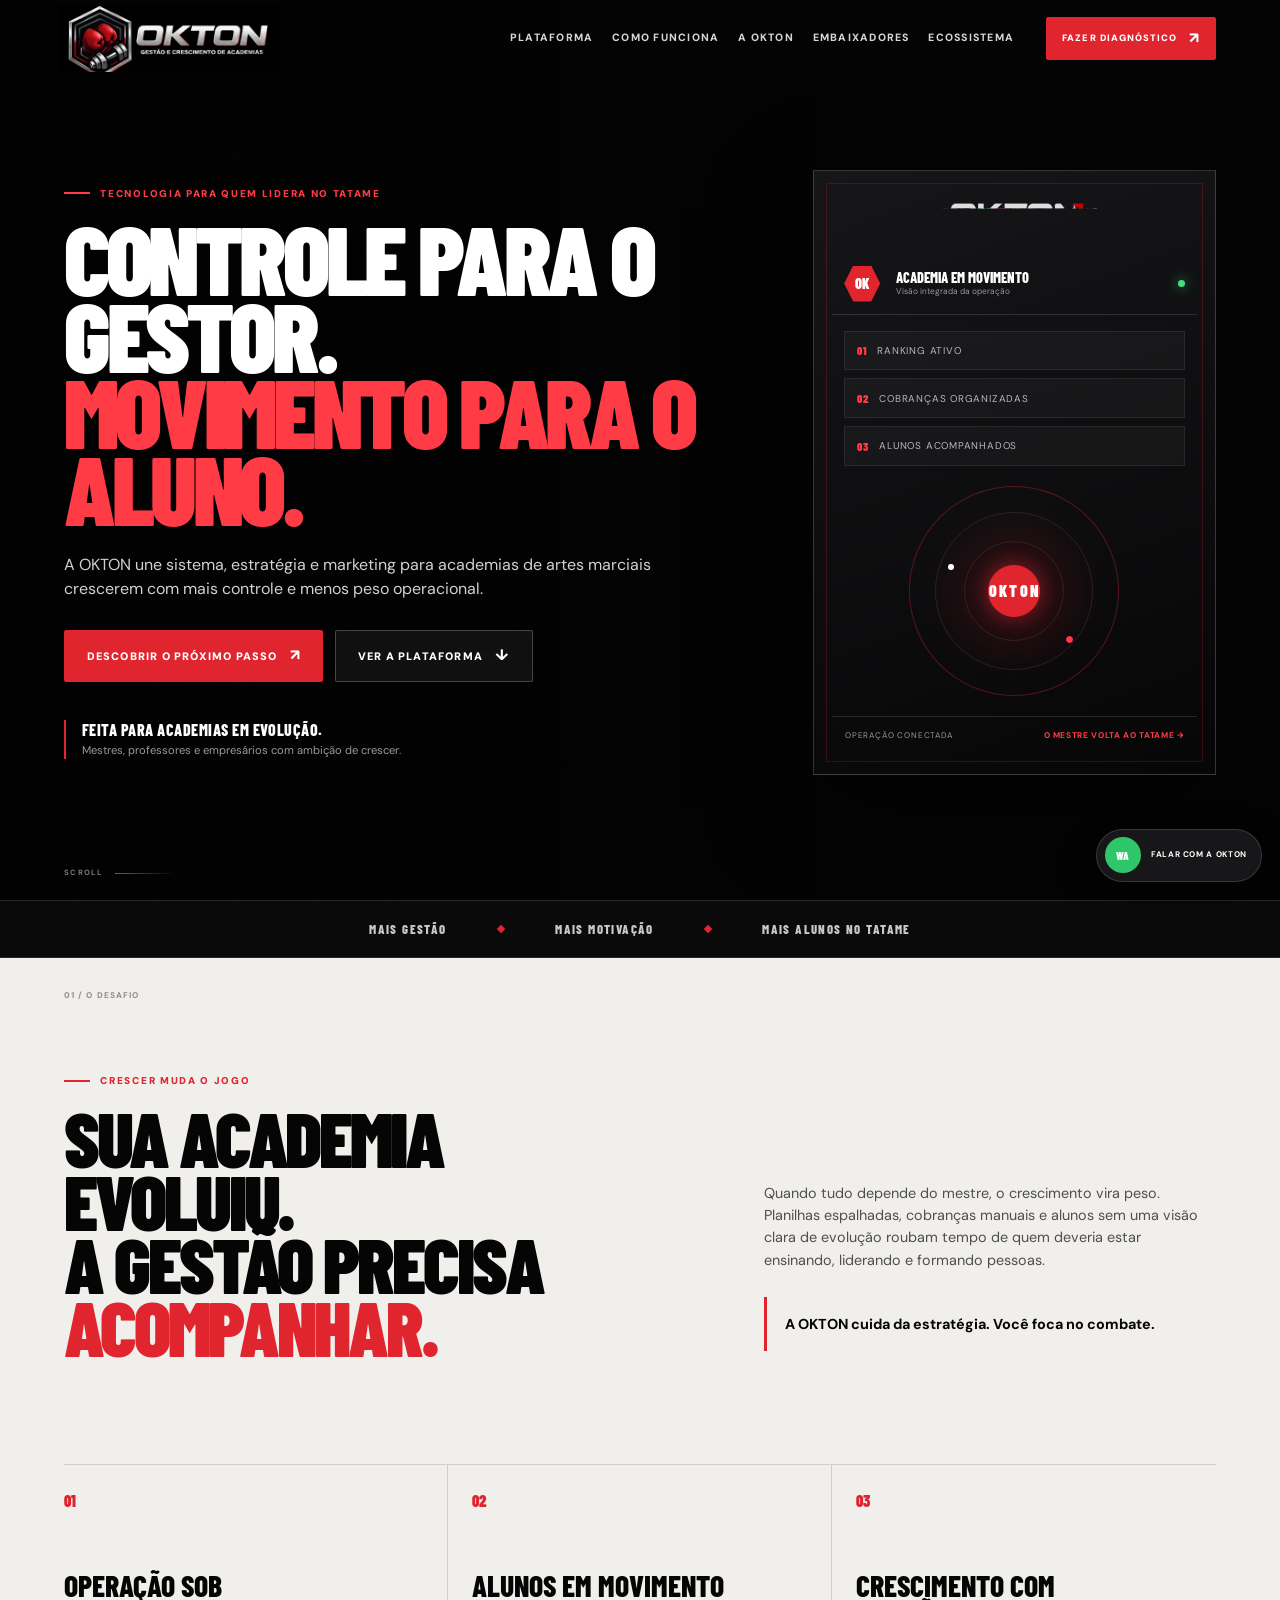
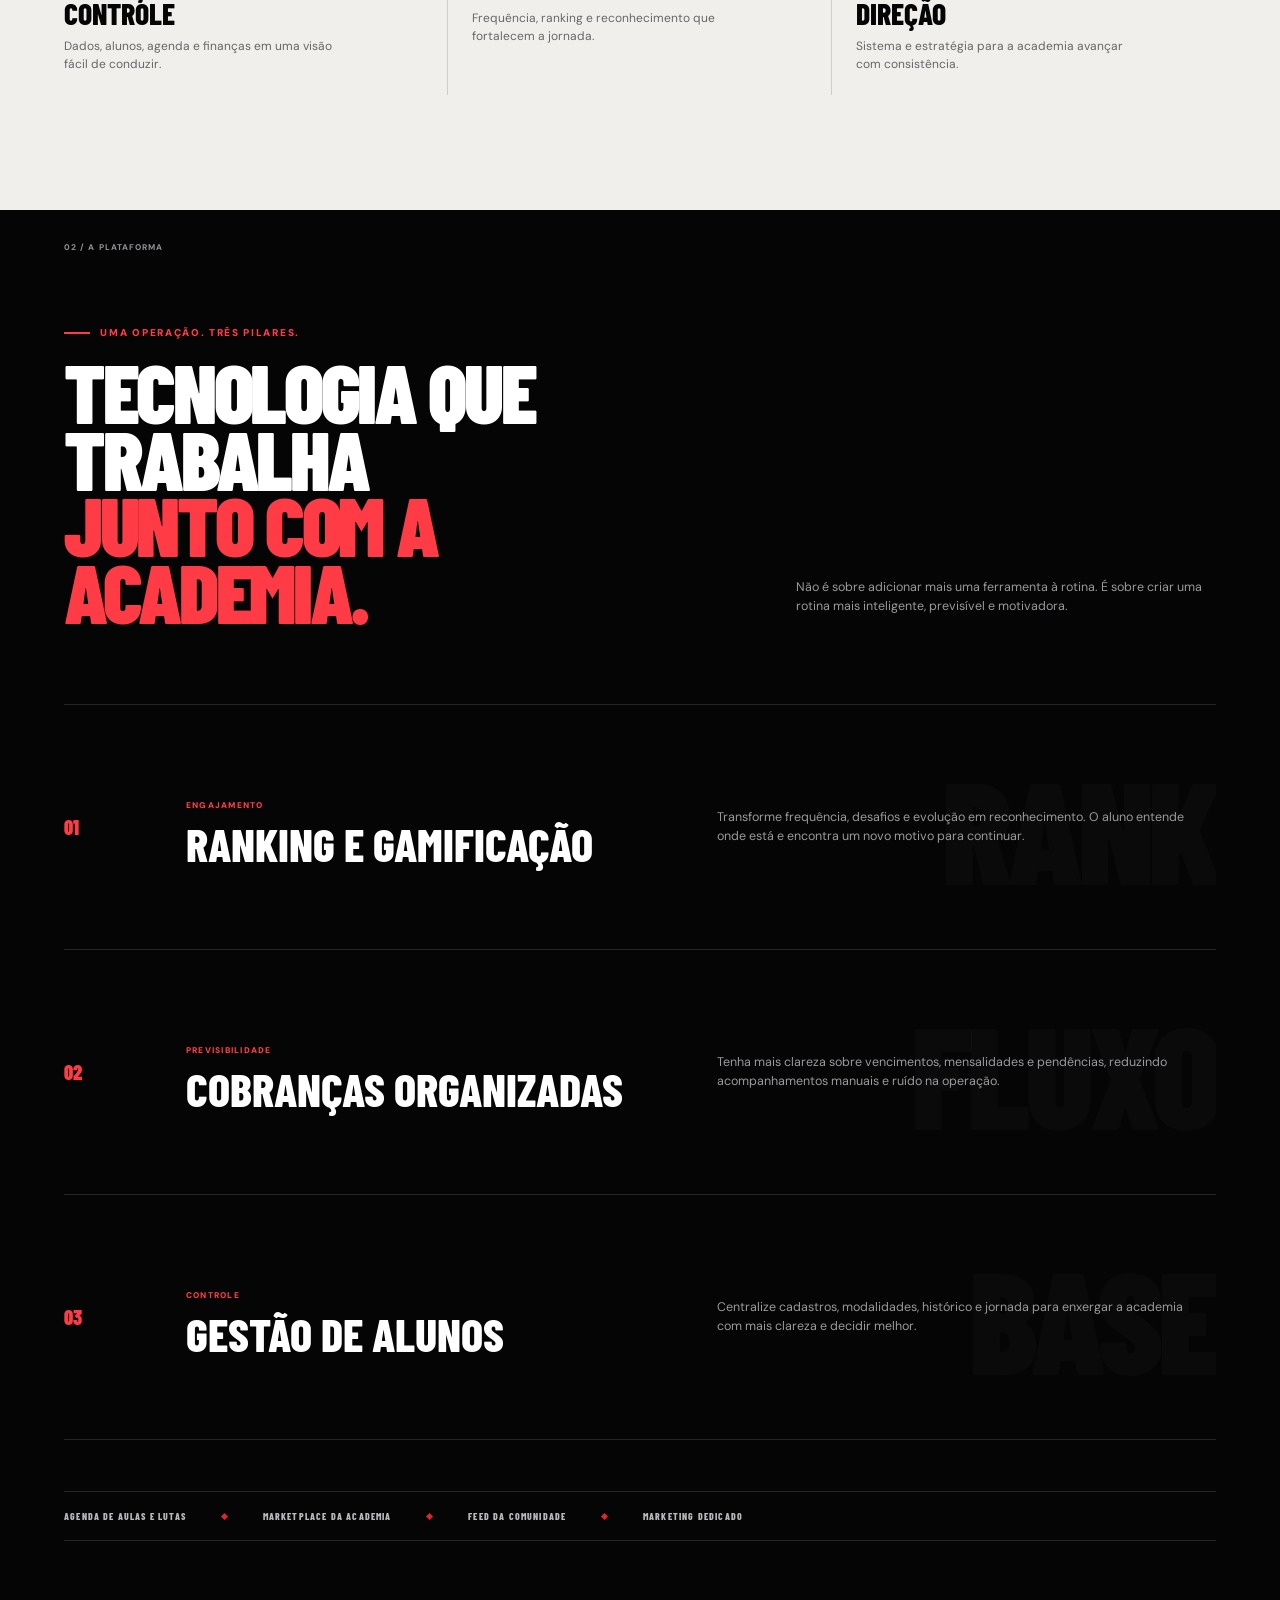
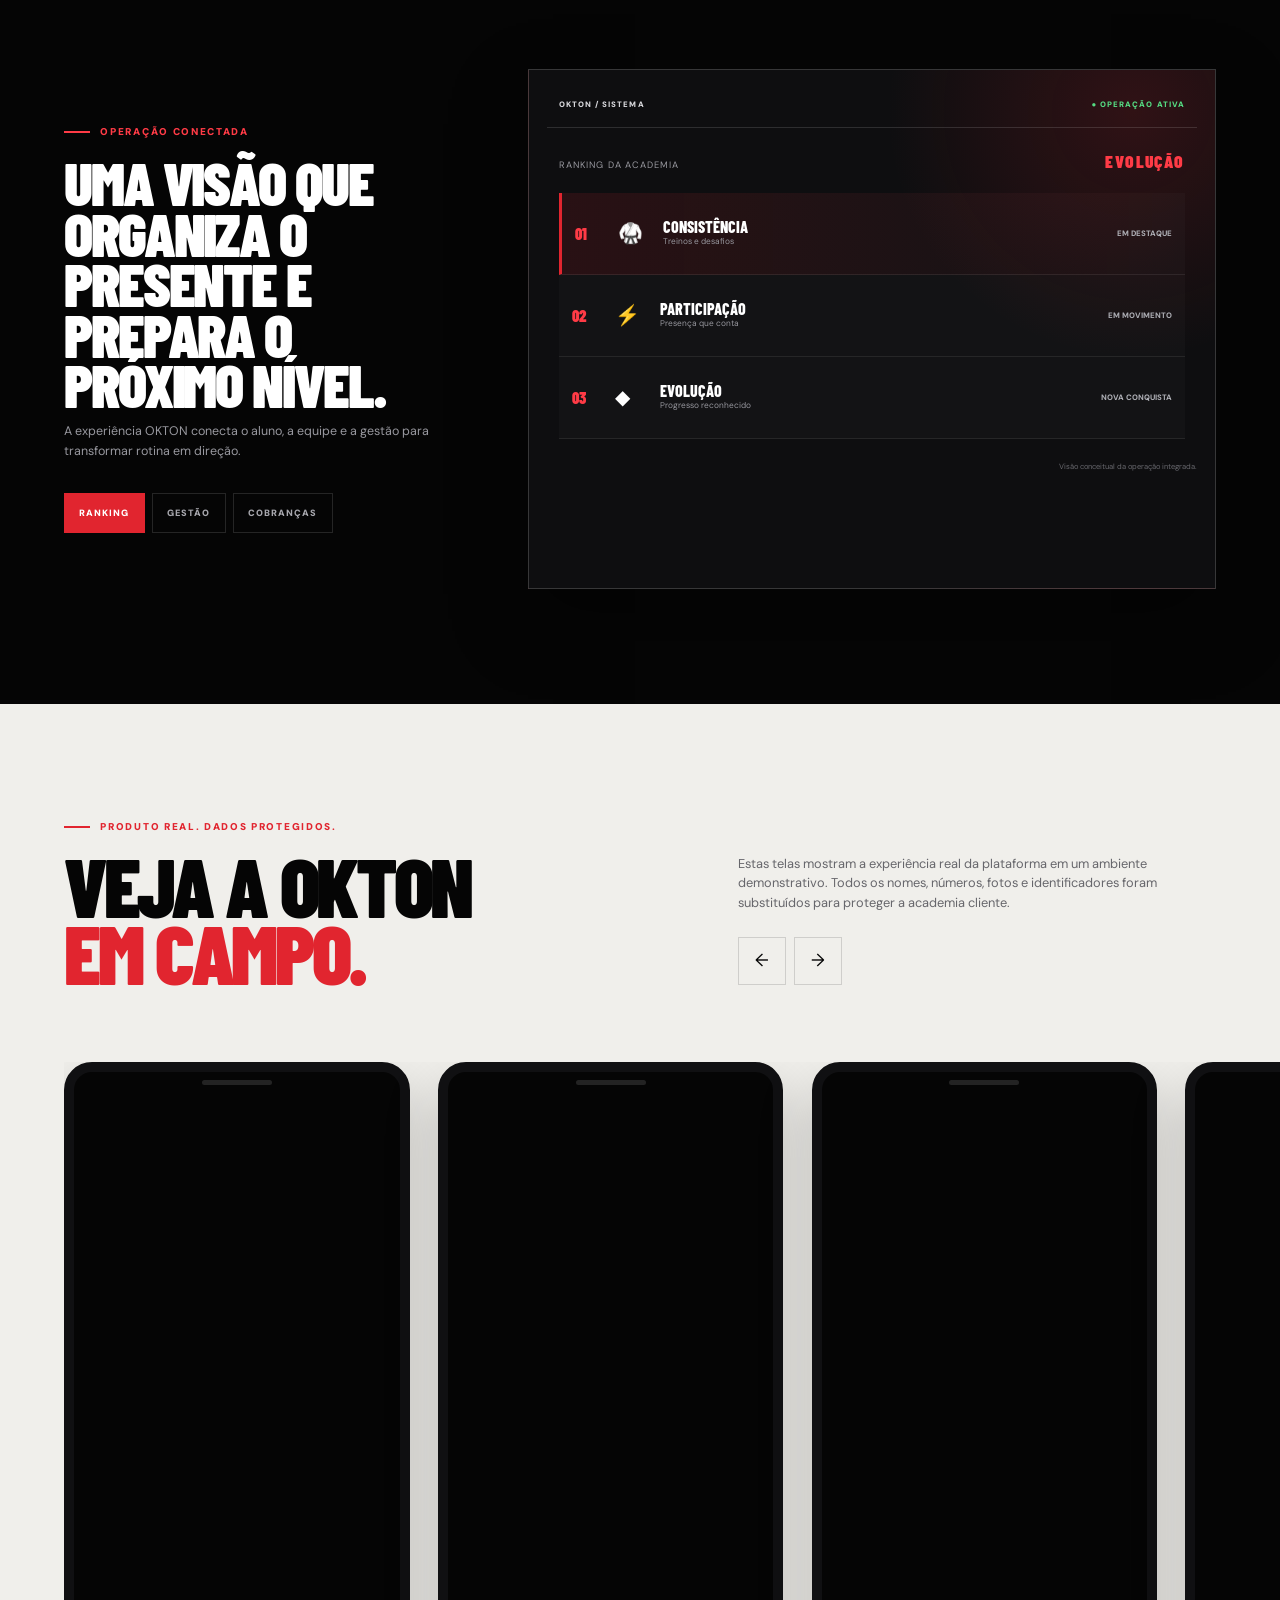
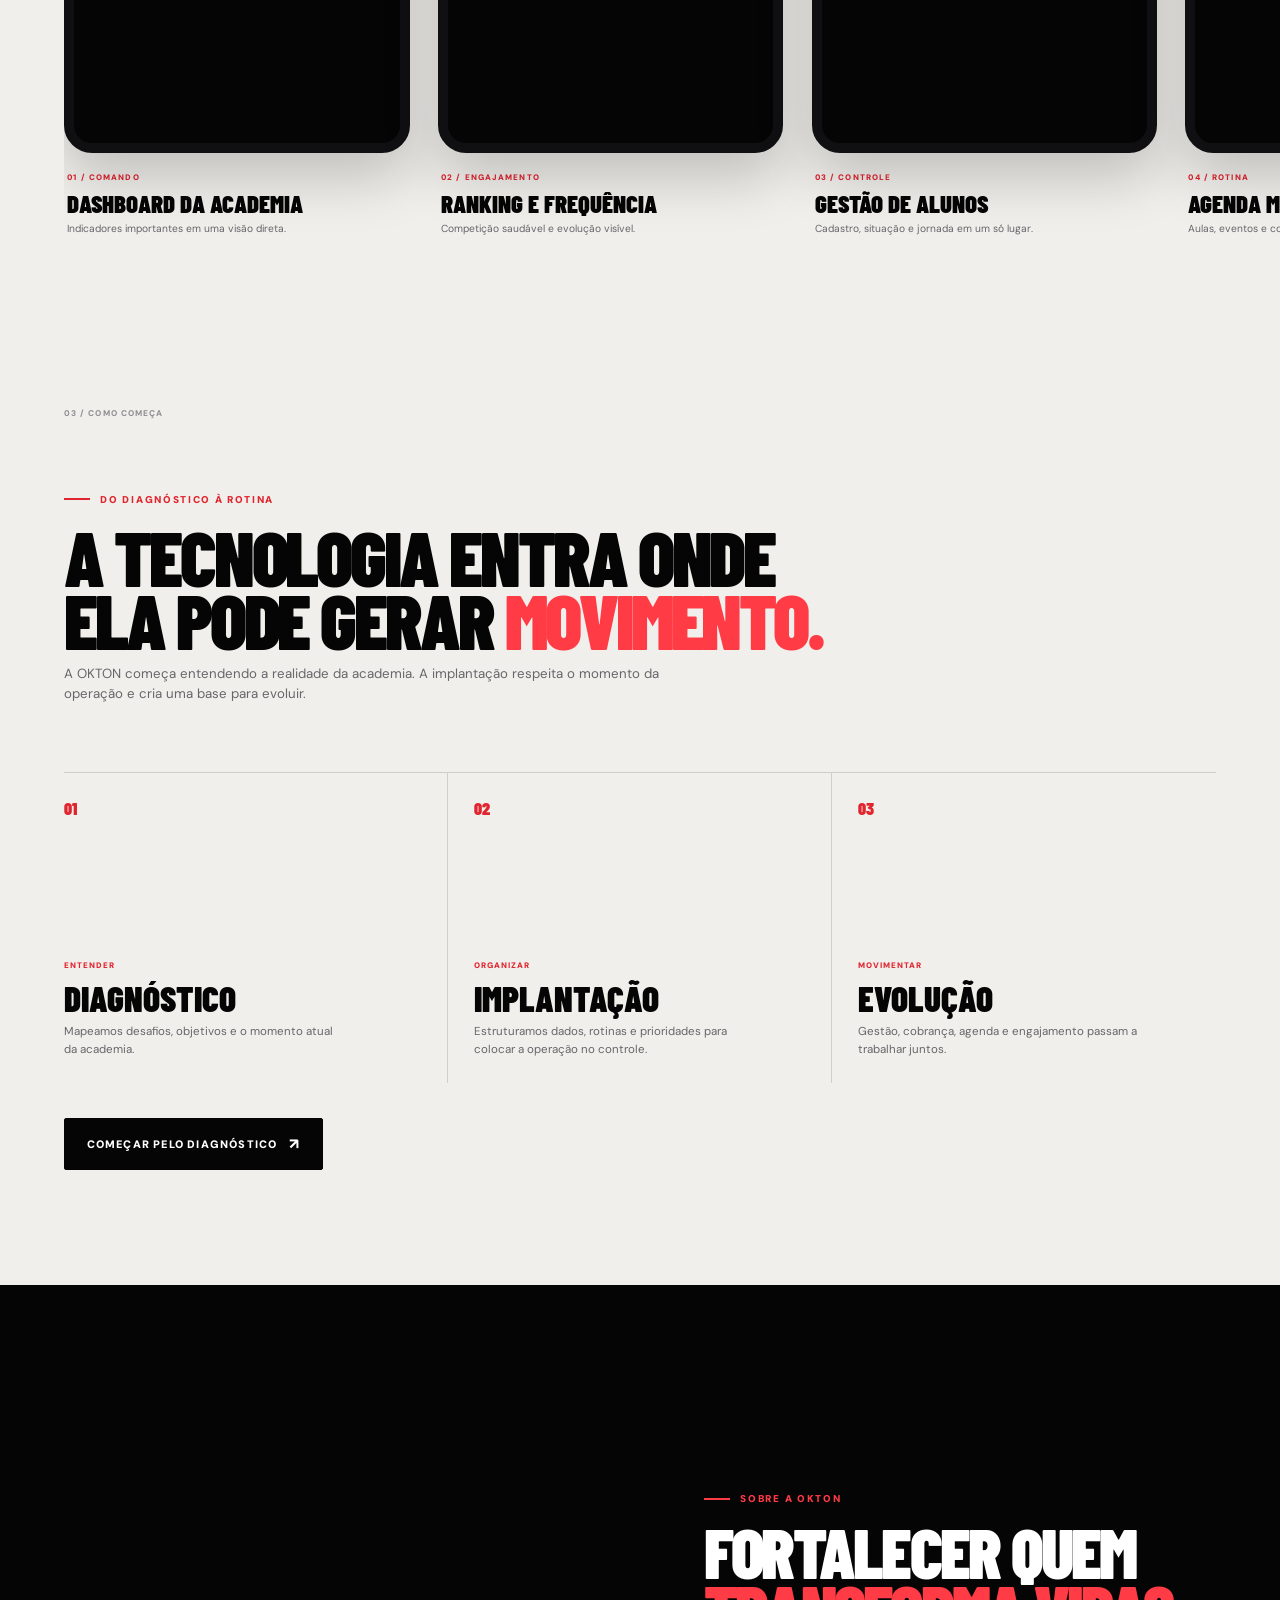
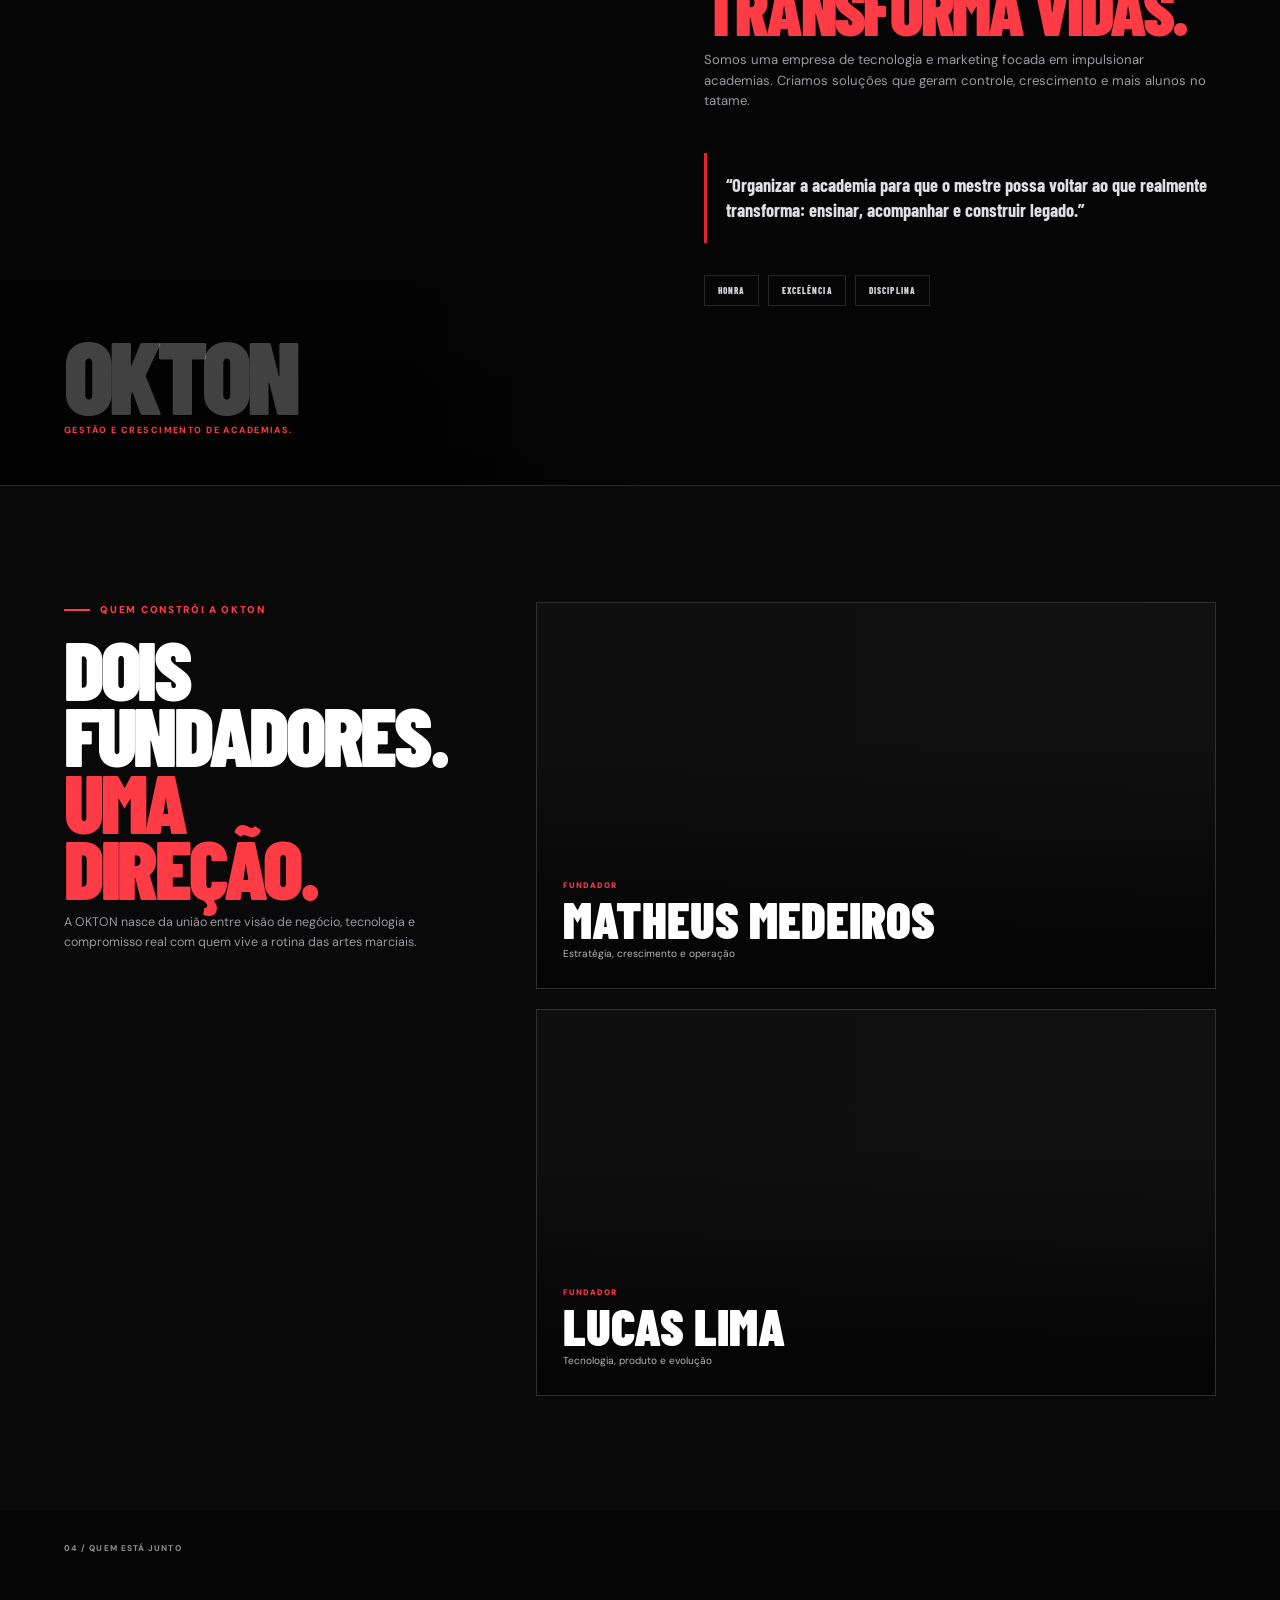
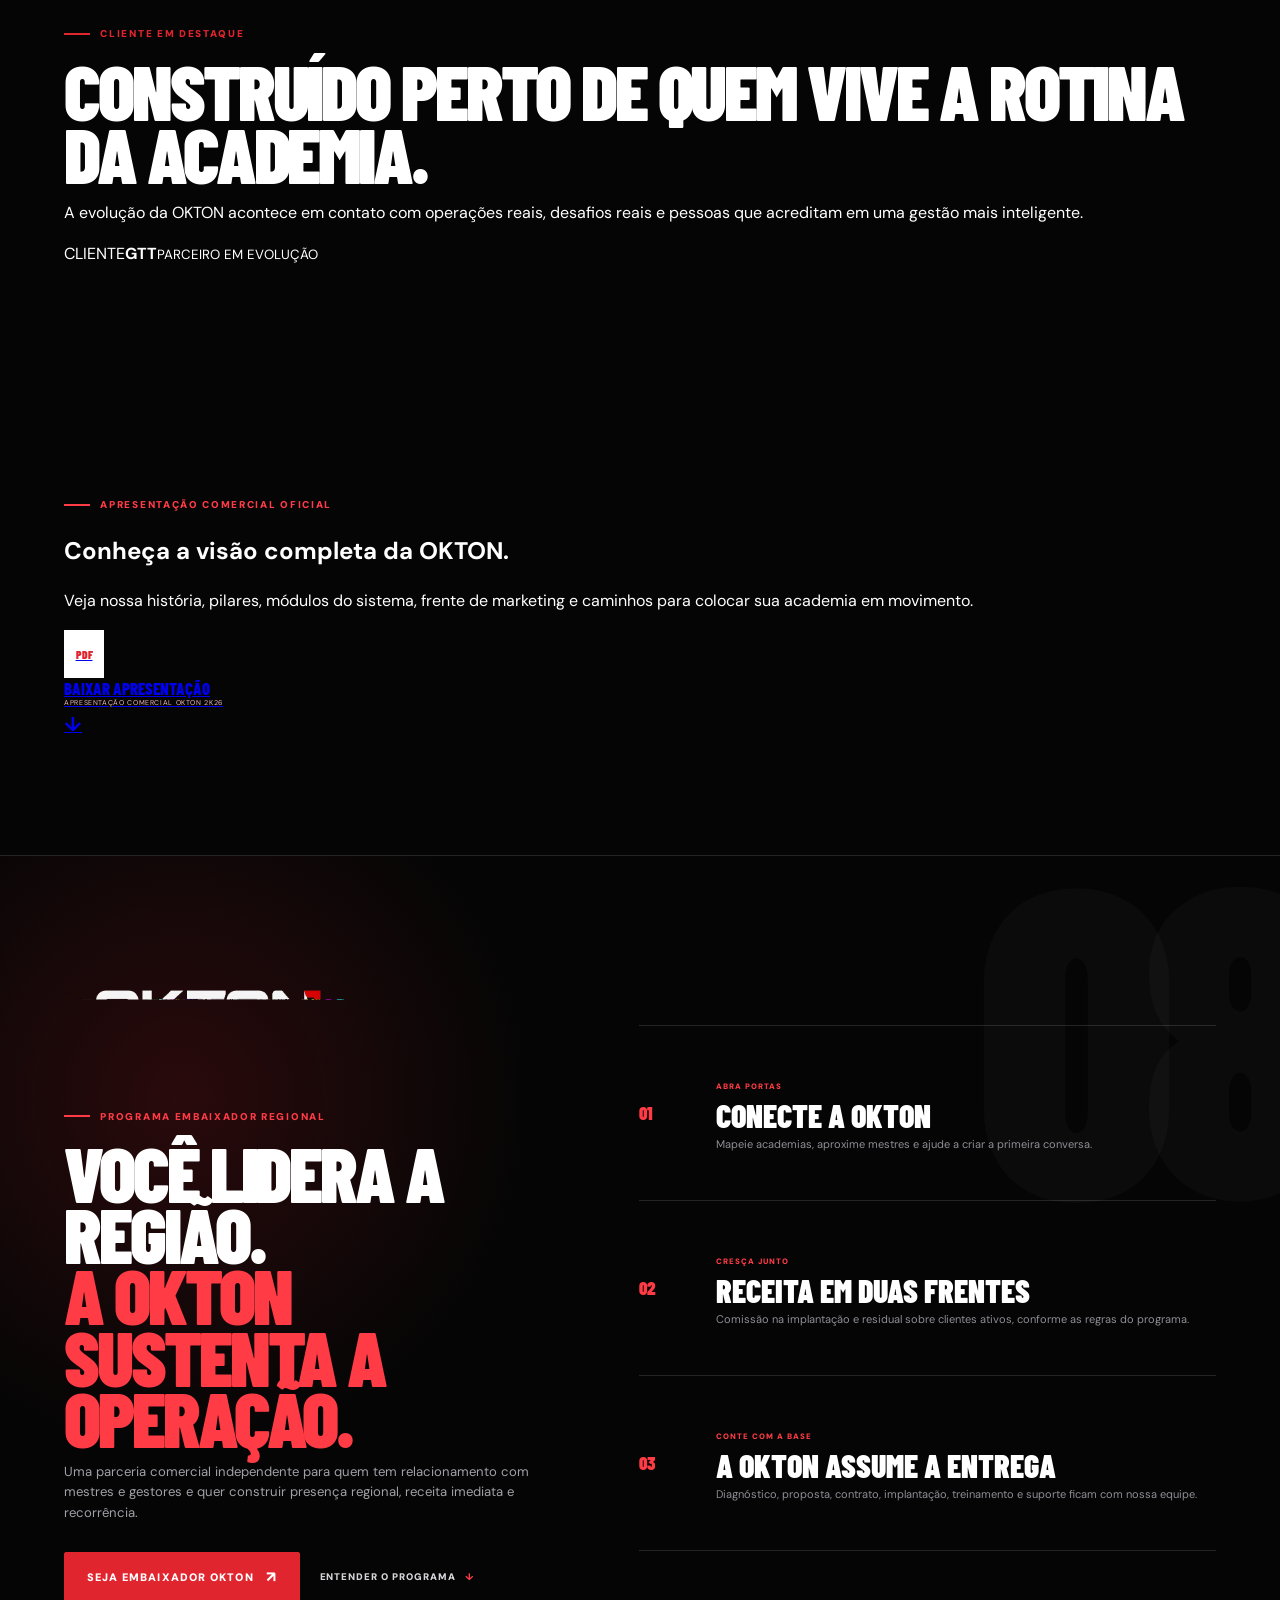
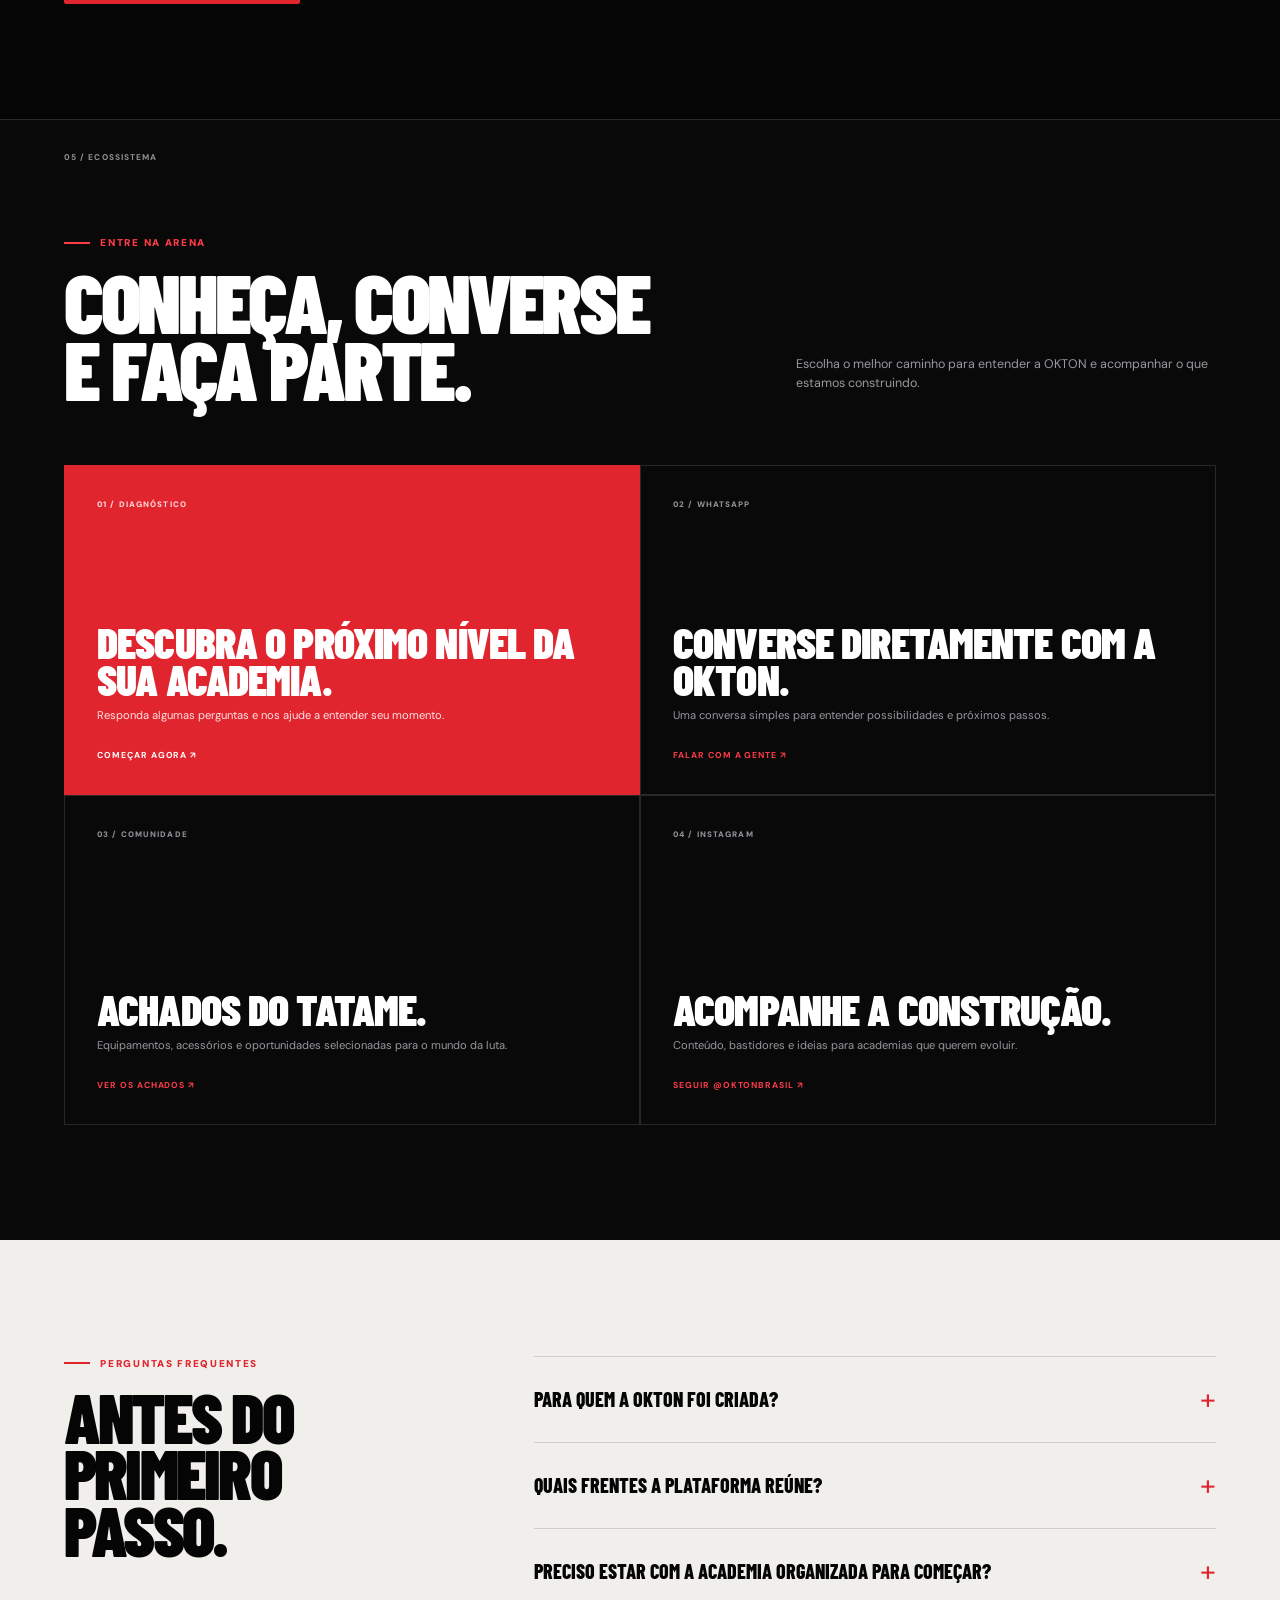
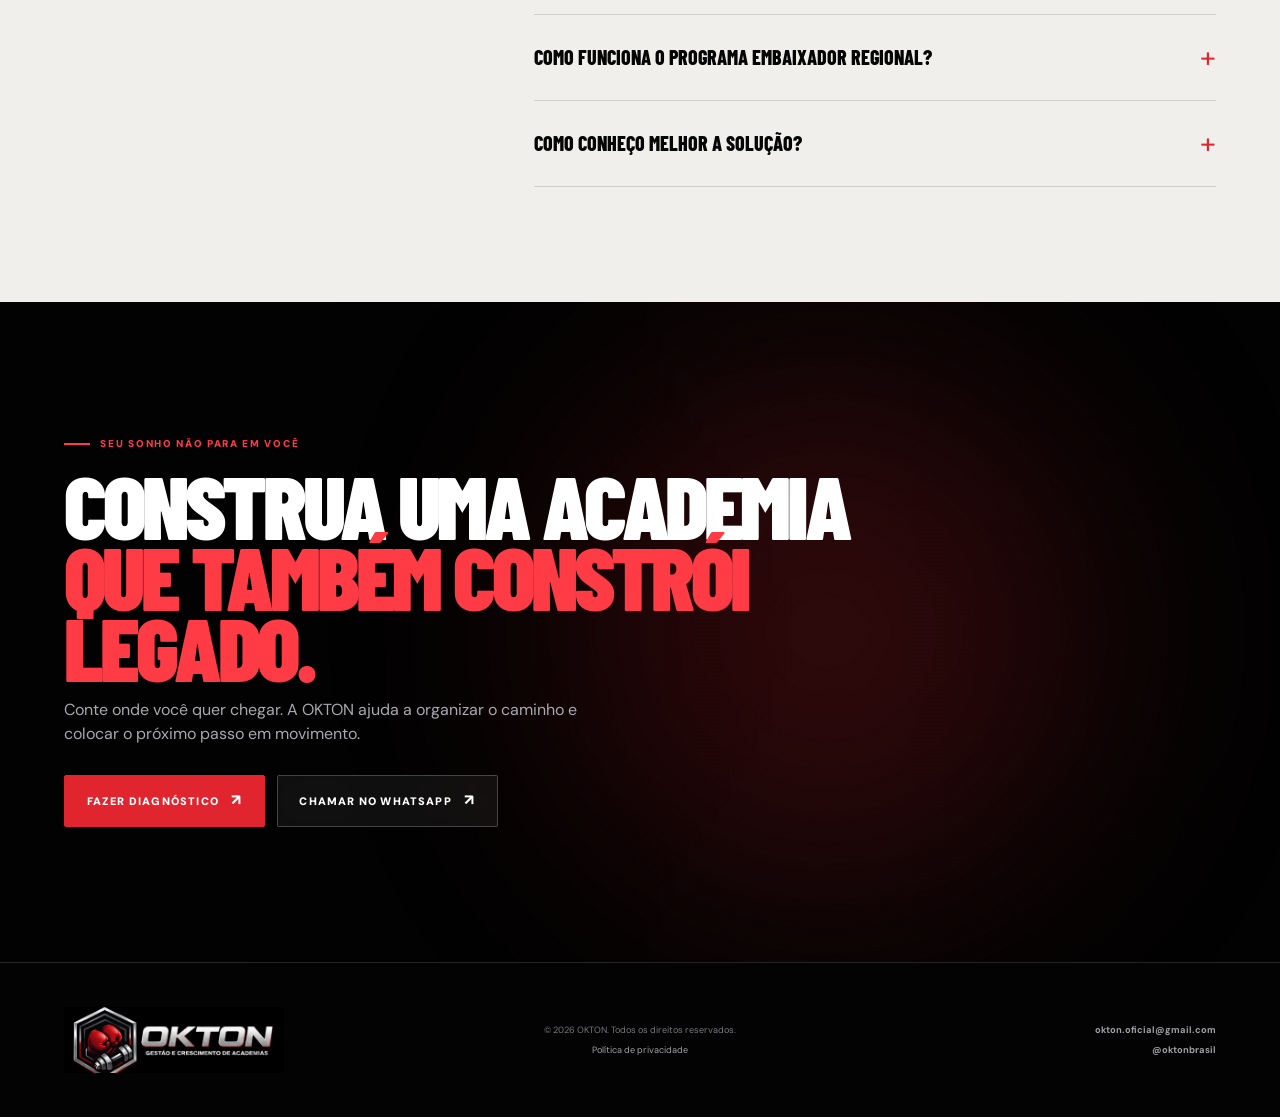
==== index.html @ 4e27f813 "Atualiza carregamento dos estilos do site OKTON" ====
<!doctype html>
<html lang="pt-BR">
  <head>
    <meta charset="UTF-8" />
    <meta name="viewport" content="width=device-width, initial-scale=1.0" />
    <meta name="description" content="A OKTON une sistema, estratégia e marketing para academias de artes marciais crescerem com mais controle, alunos motivados e menos operação manual." />
    <meta name="theme-color" content="#070707" />
    <meta name="robots" content="index,follow,max-image-preview:large" />
    <meta property="og:title" content="OKTON | Gestão e crescimento de academias" />
    <meta property="og:description" content="Controle para o gestor. Movimento para o aluno. Espaço para o mestre construir seu legado." />
    <meta property="og:type" content="website" />
    <meta property="og:url" content="https://medeirosmath08-hash.github.io/okton-brasil/" />
    <meta property="og:image" content="https://medeirosmath08-hash.github.io/okton-brasil/assets/og-okton.jpg" />
    <meta property="og:image:width" content="1200" />
    <meta property="og:image:height" content="628" />
    <meta name="twitter:card" content="summary_large_image" />
    <link rel="canonical" href="https://medeirosmath08-hash.github.io/okton-brasil/" />
    <title>OKTON | Gestão e crescimento de academias</title>
    <link rel="preconnect" href="https://fonts.googleapis.com" />
    <link rel="preconnect" href="https://fonts.gstatic.com" crossorigin />
    <link href="https://fonts.googleapis.com/css2?family=Barlow+Condensed:wght@600;700;800;900&family=DM+Sans:wght@400;500;600;700&display=swap" rel="stylesheet" />
    <link rel="stylesheet" href="styles.css?v=20260715-3" />
  </head>
  <body>
    <a class="skip-link" href="#conteudo">Ir para o conteúdo</a>

    <header class="site-header" id="topo">
      <a class="brand brand-official" href="#inicio" aria-label="OKTON, início">
        <img src="assets/brand/logo-oficial-okton.webp" alt="OKTON — Gestão e crescimento de academias" />
      </a>

      <button class="menu-toggle" type="button" aria-expanded="false" aria-controls="menu-principal">
        <span></span><span></span><span></span><span class="sr-only">Abrir menu</span>
      </button>

      <nav id="menu-principal" aria-label="Navegação principal">
        <a href="#plataforma">Plataforma</a>
        <a href="#como-funciona">Como funciona</a>
        <a href="#sobre">A OKTON</a>
        <a href="#embaixadores">Embaixadores</a>
        <a href="#ecossistema">Ecossistema</a>
      </nav>

      <a class="button button-small header-cta" href="https://docs.google.com/forms/d/e/1FAIpQLSc9sJL952OdBB2L8ae025H0NRkO7rox6jQVxpDqCrPhLDGe1A/viewform?usp=preview" target="_blank" rel="noopener noreferrer" data-track="diagnostico-header">Fazer diagnóstico <span>↗</span></a>
    </header>

    <main id="conteudo">
      <section class="hero" id="inicio">
        <div class="hero-backdrop"></div>
        <div class="hero-grid"></div>
        <div class="hero-content reveal">
          <p class="eyebrow"><span></span> TECNOLOGIA PARA QUEM LIDERA NO TATAME</p>
          <h1>Controle para o gestor.<br /><em>Movimento para o aluno.</em></h1>
          <p class="hero-lead">A OKTON une sistema, estratégia e marketing para academias de artes marciais crescerem com mais controle e menos peso operacional.</p>
          <div class="hero-actions">
            <a class="button" href="https://docs.google.com/forms/d/e/1FAIpQLSc9sJL952OdBB2L8ae025H0NRkO7rox6jQVxpDqCrPhLDGe1A/viewform?usp=preview" target="_blank" rel="noopener noreferrer" data-track="diagnostico-hero">Descobrir o próximo passo <span>↗</span></a>
            <a class="button button-ghost" href="#produto-real">Ver a plataforma <span>↓</span></a>
          </div>
          <div class="hero-note">
            <strong>Feita para academias em evolução.</strong>
            <span>Mestres, professores e empresários com ambição de crescer.</span>
          </div>
        </div>

        <div class="hero-system reveal" aria-label="Visão integrada da plataforma OKTON">
          <img class="hero-signature" src="assets/brand/okton-conecte-seu-potencial.png" alt="OKTON — Conecte seu potencial" />
          <div class="system-head">
            <span class="system-logo">OK</span>
            <div><strong>Academia em movimento</strong><small>Visão integrada da operação</small></div>
            <i></i>
          </div>
          <div class="system-status">
            <span><b>01</b> Ranking ativo</span>
            <span><b>02</b> Cobranças organizadas</span>
            <span><b>03</b> Alunos acompanhados</span>
          </div>
          <div class="system-radar" aria-hidden="true"><span></span><span></span><span></span><b>OKTON</b></div>
          <div class="system-footer"><span>Operação conectada</span><strong>O mestre volta ao tatame →</strong></div>
        </div>

        <a class="scroll-cue" href="#manifesto" aria-label="Continuar a navegação"><span>SCROLL</span><i></i></a>
      </section>

      <section class="impact-strip" aria-label="Proposta de valor">
        <span>MAIS GESTÃO</span><i></i><span>MAIS MOTIVAÇÃO</span><i></i><span>MAIS ALUNOS NO TATAME</span>
      </section>

      <section class="manifesto section" id="manifesto">
        <div class="section-index">01 / O DESAFIO</div>
        <div class="manifesto-copy reveal">
          <p class="eyebrow dark"><span></span> CRESCER MUDA O JOGO</p>
          <h2>Sua academia evoluiu.<br />A gestão precisa <em>acompanhar.</em></h2>
        </div>
        <div class="manifesto-body reveal">
          <p>Quando tudo depende do mestre, o crescimento vira peso. Planilhas espalhadas, cobranças manuais e alunos sem uma visão clara de evolução roubam tempo de quem deveria estar ensinando, liderando e formando pessoas.</p>
          <p class="callout">A OKTON cuida da estratégia. Você foca no combate.</p>
        </div>
        <div class="pain-grid reveal">
          <article><span>01</span><h3>Operação sob controle</h3><p>Dados, alunos, agenda e finanças em uma visão fácil de conduzir.</p></article>
          <article><span>02</span><h3>Alunos em movimento</h3><p>Frequência, ranking e reconhecimento que fortalecem a jornada.</p></article>
          <article><span>03</span><h3>Crescimento com direção</h3><p>Sistema e estratégia para a academia avançar com consistência.</p></article>
        </div>
      </section>

      <section class="platform section dark-section" id="plataforma">
        <div class="section-index">02 / A PLATAFORMA</div>
        <div class="section-heading reveal">
          <div>
            <p class="eyebrow"><span></span> UMA OPERAÇÃO. TRÊS PILARES.</p>
            <h2>Tecnologia que trabalha<br /><em>junto com a academia.</em></h2>
          </div>
          <p>Não é sobre adicionar mais uma ferramenta à rotina. É sobre criar uma rotina mais inteligente, previsível e motivadora.</p>
        </div>

        <div class="solution-list">
          <article class="solution reveal">
            <div class="solution-number">01</div>
            <div class="solution-title"><span>ENGAJAMENTO</span><h3>Ranking e gamificação</h3></div>
            <p>Transforme frequência, desafios e evolução em reconhecimento. O aluno entende onde está e encontra um novo motivo para continuar.</p>
            <div class="solution-mark" aria-hidden="true">RANK</div>
          </article>
          <article class="solution reveal">
            <div class="solution-number">02</div>
            <div class="solution-title"><span>PREVISIBILIDADE</span><h3>Cobranças organizadas</h3></div>
            <p>Tenha mais clareza sobre vencimentos, mensalidades e pendências, reduzindo acompanhamentos manuais e ruído na operação.</p>
            <div class="solution-mark" aria-hidden="true">FLUXO</div>
          </article>
          <article class="solution reveal">
            <div class="solution-number">03</div>
            <div class="solution-title"><span>CONTROLE</span><h3>Gestão de alunos</h3></div>
            <p>Centralize cadastros, modalidades, histórico e jornada para enxergar a academia com mais clareza e decidir melhor.</p>
            <div class="solution-mark" aria-hidden="true">BASE</div>
          </article>
        </div>

        <div class="capability-band reveal" aria-label="Outros módulos da OKTON">
          <span>AGENDA DE AULAS E LUTAS</span><i></i><span>MARKETPLACE DA ACADEMIA</span><i></i><span>FEED DA COMUNIDADE</span><i></i><span>MARKETING DEDICADO</span>
        </div>

        <div class="product-stage reveal">
          <div class="product-copy">
            <p class="eyebrow"><span></span> OPERAÇÃO CONECTADA</p>
            <h2>Uma visão que organiza o presente e prepara o próximo nível.</h2>
            <p>A experiência OKTON conecta o aluno, a equipe e a gestão para transformar rotina em direção.</p>
            <div class="product-tabs" role="tablist" aria-label="Módulos da plataforma">
              <button class="product-tab is-active" role="tab" aria-selected="true" data-panel="ranking">Ranking</button>
              <button class="product-tab" role="tab" aria-selected="false" data-panel="gestao">Gestão</button>
              <button class="product-tab" role="tab" aria-selected="false" data-panel="cobranca">Cobranças</button>
            </div>
          </div>

          <div class="product-screen" aria-live="polite">
            <div class="screen-top"><span class="screen-brand">OKTON / SISTEMA</span><span class="screen-live">● OPERAÇÃO ATIVA</span></div>
            <div class="screen-panel is-active" data-screen="ranking">
              <div class="panel-title"><span>Ranking da academia</span><strong>EVOLUÇÃO</strong></div>
              <div class="rank-row featured"><b>01</b><i>🥋</i><div><strong>Consistência</strong><small>Treinos e desafios</small></div><span>Em destaque</span></div>
              <div class="rank-row"><b>02</b><i>⚡</i><div><strong>Participação</strong><small>Presença que conta</small></div><span>Em movimento</span></div>
              <div class="rank-row"><b>03</b><i>◆</i><div><strong>Evolução</strong><small>Progresso reconhecido</small></div><span>Nova conquista</span></div>
            </div>
            <div class="screen-panel" data-screen="gestao">
              <div class="panel-title"><span>Gestão de alunos</span><strong>VISÃO GERAL</strong></div>
              <div class="metric-grid"><article><small>Jornada</small><strong>Centralizada</strong><span>Cadastro, plano e histórico</span></article><article><small>Acompanhamento</small><strong>Contínuo</strong><span>Relacionamento com contexto</span></article></div>
              <div class="activity-line"><span></span><div><strong>Alunos organizados por etapa</strong><small>Uma operação fácil de entender e conduzir.</small></div></div>
            </div>
            <div class="screen-panel" data-screen="cobranca">
              <div class="panel-title"><span>Cobranças</span><strong>FLUXO ORGANIZADO</strong></div>
              <div class="billing-row"><span class="status ok">✓</span><div><strong>Mensalidades em dia</strong><small>Confirmação organizada</small></div><b>CONCLUÍDO</b></div>
              <div class="billing-row"><span class="status scheduled">↻</span><div><strong>Próximos vencimentos</strong><small>Comunicação programada</small></div><b>AGENDADO</b></div>
              <div class="billing-row"><span class="status watch">!</span><div><strong>Acompanhamentos</strong><small>Pendências com visibilidade</small></div><b>ATENÇÃO</b></div>
            </div>
            <div class="screen-caption">Visão conceitual da operação integrada.</div>
          </div>
        </div>
      </section>

      <section class="product-proof section" id="produto-real">
        <div class="product-proof-head reveal">
          <div>
            <p class="eyebrow dark"><span></span> PRODUTO REAL. DADOS PROTEGIDOS.</p>
            <h2>Veja a OKTON<br /><em>em campo.</em></h2>
          </div>
          <div class="product-proof-copy">
            <p>Estas telas mostram a experiência real da plataforma em um ambiente demonstrativo. Todos os nomes, números, fotos e identificadores foram substituídos para proteger a academia cliente.</p>
            <div class="gallery-controls" aria-label="Navegação das telas">
              <button type="button" data-gallery="prev" aria-label="Ver tela anterior">←</button>
              <button type="button" data-gallery="next" aria-label="Ver próxima tela">→</button>
            </div>
          </div>
        </div>

        <div class="system-gallery reveal" tabindex="0" aria-label="Telas demonstrativas da plataforma OKTON">
          <figure class="system-shot">
            <div class="phone-frame"><img src="assets/system/dashboard-demo.webp" alt="Dashboard demonstrativo da OKTON com indicadores de alunos, receitas e crescimento" loading="lazy" /></div>
            <figcaption><span>01 / COMANDO</span><strong>Dashboard da academia</strong><small>Indicadores importantes em uma visão direta.</small></figcaption>
          </figure>
          <figure class="system-shot">
            <div class="phone-frame"><img src="assets/system/ranking-demo.webp" alt="Ranking demonstrativo de frequência e desempenho dos alunos" loading="lazy" /></div>
            <figcaption><span>02 / ENGAJAMENTO</span><strong>Ranking e frequência</strong><small>Competição saudável e evolução visível.</small></figcaption>
          </figure>
          <figure class="system-shot">
            <div class="phone-frame"><img src="assets/system/alunos-demo.webp" alt="Gestão demonstrativa de alunos, modalidades e mensalidades" loading="lazy" /></div>
            <figcaption><span>03 / CONTROLE</span><strong>Gestão de alunos</strong><small>Cadastro, situação e jornada em um só lugar.</small></figcaption>
          </figure>
          <figure class="system-shot">
            <div class="phone-frame"><img src="assets/system/agenda-demo.webp" alt="Agenda demonstrativa de treinos e eventos da academia" loading="lazy" /></div>
            <figcaption><span>04 / ROTINA</span><strong>Agenda mestra</strong><small>Aulas, eventos e combates no mesmo fluxo.</small></figcaption>
          </figure>
        </div>
      </section>

      <section class="method section" id="como-funciona">
        <div class="section-index">03 / COMO COMEÇA</div>
        <div class="method-intro reveal">
          <p class="eyebrow dark"><span></span> DO DIAGNÓSTICO À ROTINA</p>
          <h2>A tecnologia entra onde<br />ela pode gerar <em>movimento.</em></h2>
          <p>A OKTON começa entendendo a realidade da academia. A implantação respeita o momento da operação e cria uma base para evoluir.</p>
        </div>
        <ol class="method-steps">
          <li class="reveal"><span>01</span><div><small>ENTENDER</small><h3>Diagnóstico</h3><p>Mapeamos desafios, objetivos e o momento atual da academia.</p></div></li>
          <li class="reveal"><span>02</span><div><small>ORGANIZAR</small><h3>Implantação</h3><p>Estruturamos dados, rotinas e prioridades para colocar a operação no controle.</p></div></li>
          <li class="reveal"><span>03</span><div><small>MOVIMENTAR</small><h3>Evolução</h3><p>Gestão, cobrança, agenda e engajamento passam a trabalhar juntos.</p></div></li>
        </ol>
        <a class="button button-dark reveal" href="https://docs.google.com/forms/d/e/1FAIpQLSc9sJL952OdBB2L8ae025H0NRkO7rox6jQVxpDqCrPhLDGe1A/viewform?usp=preview" target="_blank" rel="noopener noreferrer" data-track="diagnostico-metodo">Começar pelo diagnóstico <span>↗</span></a>
      </section>

      <section class="about section" id="sobre">
        <div class="about-image reveal"><div class="about-image-copy"><span>OKTON</span><strong>Gestão e crescimento de academias.</strong></div></div>
        <div class="about-copy reveal">
          <p class="eyebrow"><span></span> SOBRE A OKTON</p>
          <h2>Fortalecer quem<br /><em>transforma vidas.</em></h2>
          <p>Somos uma empresa de tecnologia e marketing focada em impulsionar academias. Criamos soluções que geram controle, crescimento e mais alunos no tatame.</p>
          <blockquote>“Organizar a academia para que o mestre possa voltar ao que realmente transforma: ensinar, acompanhar e construir legado.”</blockquote>
          <div class="brand-values" aria-label="Valores da OKTON"><span>HONRA</span><span>EXCELÊNCIA</span><span>DISCIPLINA</span></div>
        </div>
      </section>

      <section class="team-section section" aria-labelledby="fundadores-title">
        <div class="team-intro reveal">
          <p class="eyebrow"><span></span> QUEM CONSTRÓI A OKTON</p>
          <h2 id="fundadores-title">Dois fundadores.<br /><em>Uma direção.</em></h2>
          <p>A OKTON nasce da união entre visão de negócio, tecnologia e compromisso real com quem vive a rotina das artes marciais.</p>
        </div>
        <div class="founder-showcase reveal">
          <article class="founder-card">
            <img src="assets/team/matheus-medeiros.webp" alt="Matheus Medeiros, fundador da OKTON" loading="lazy" />
            <div><small>FUNDADOR</small><h3>Matheus Medeiros</h3><span>Estratégia, crescimento e operação</span></div>
          </article>
          <article class="founder-card">
            <img src="assets/team/lucas-lima.webp" alt="Lucas Lima, fundador da OKTON" loading="lazy" />
            <div><small>FUNDADOR</small><h3>Lucas Lima</h3><span>Tecnologia, produto e evolução</span></div>
          </article>
        </div>
      </section>

      <section class="client-section section">
        <div class="section-index">04 / QUEM ESTÁ JUNTO</div>
        <div class="client-copy reveal">
          <p class="eyebrow dark"><span></span> CLIENTE EM DESTAQUE</p>
          <h2>Construído perto de quem vive a rotina da academia.</h2>
          <p>A evolução da OKTON acontece em contato com operações reais, desafios reais e pessoas que acreditam em uma gestão mais inteligente.</p>
        </div>
        <div class="client-mark reveal" aria-label="Cliente GTT"><span>CLIENTE</span><strong>GTT</strong><small>PARCEIRO EM EVOLUÇÃO</small></div>
      </section>

      <section class="presentation section">
        <div class="presentation-card reveal">
          <div>
            <p class="eyebrow"><span></span> APRESENTAÇÃO COMERCIAL OFICIAL</p>
            <h2>Conheça a visão completa da OKTON.</h2>
            <p>Veja nossa história, pilares, módulos do sistema, frente de marketing e caminhos para colocar sua academia em movimento.</p>
          </div>
          <a class="download-button" href="downloads/apresentacao-comercial-okton-web.pdf" download data-track="download-apresentacao"><span>PDF</span><div><strong>Baixar apresentação</strong><small>APRESENTAÇÃO COMERCIAL OKTON 2K26</small></div><b>↓</b></a>
        </div>
      </section>

      <section class="ambassadors section dark-section" id="embaixadores">
        <div class="ambassador-mark" aria-hidden="true">08</div>
        <div class="ambassador-copy reveal">
          <img src="assets/brand/okton-conecte-seu-potencial.png" alt="OKTON — Conecte seu potencial" />
          <p class="eyebrow"><span></span> PROGRAMA EMBAIXADOR REGIONAL</p>
          <h2>Você lidera a região.<br /><em>A OKTON sustenta a operação.</em></h2>
          <p>Uma parceria comercial independente para quem tem relacionamento com mestres e gestores e quer construir presença regional, receita imediata e recorrência.</p>
          <div class="ambassador-actions">
            <a class="button" href="https://wa.me/5551995645315?text=Ol%C3%A1%21%20Conheci%20o%20Programa%20Embaixador%20OKTON%20pelo%20site%20e%20quero%20entender%20como%20posso%20representar%20a%20OKTON%20na%20minha%20regi%C3%A3o." target="_blank" rel="noopener noreferrer" data-track="embaixador-whatsapp">Seja embaixador OKTON <span>↗</span></a>
            <a class="text-link" href="#faq">Entender o programa <span>↓</span></a>
          </div>
        </div>
        <div class="ambassador-path reveal">
          <article><span>01</span><div><small>ABRA PORTAS</small><h3>Conecte a OKTON</h3><p>Mapeie academias, aproxime mestres e ajude a criar a primeira conversa.</p></div></article>
          <article><span>02</span><div><small>CRESÇA JUNTO</small><h3>Receita em duas frentes</h3><p>Comissão na implantação e residual sobre clientes ativos, conforme as regras do programa.</p></div></article>
          <article><span>03</span><div><small>CONTE COM A BASE</small><h3>A OKTON assume a entrega</h3><p>Diagnóstico, proposta, contrato, implantação, treinamento e suporte ficam com nossa equipe.</p></div></article>
        </div>
      </section>

      <section class="ecosystem section dark-section" id="ecossistema">
        <div class="section-index">05 / ECOSSISTEMA</div>
        <div class="section-heading reveal">
          <div><p class="eyebrow"><span></span> ENTRE NA ARENA</p><h2>Conheça, converse<br />e faça parte.</h2></div>
          <p>Escolha o melhor caminho para entender a OKTON e acompanhar o que estamos construindo.</p>
        </div>
        <div class="ecosystem-grid">
          <a class="ecosystem-card primary reveal" href="https://docs.google.com/forms/d/e/1FAIpQLSc9sJL952OdBB2L8ae025H0NRkO7rox6jQVxpDqCrPhLDGe1A/viewform?usp=preview" target="_blank" rel="noopener noreferrer" data-track="diagnostico-ecossistema"><span>01 / DIAGNÓSTICO</span><h3>Descubra o próximo nível da sua academia.</h3><p>Responda algumas perguntas e nos ajude a entender seu momento.</p><b>COMEÇAR AGORA ↗</b></a>
          <a class="ecosystem-card reveal" href="https://wa.me/5551995645315?text=Ol%C3%A1%21%20Conheci%20a%20OKTON%20pelo%20site%20e%20quero%20entender%20como%20a%20plataforma%20pode%20ajudar%20minha%20academia%20a%20melhorar%20a%20gest%C3%A3o%20e%20engajar%20os%20alunos.%20Podemos%20conversar%3F" target="_blank" rel="noopener noreferrer" data-track="whatsapp-ecossistema"><span>02 / WHATSAPP</span><h3>Converse diretamente com a OKTON.</h3><p>Uma conversa simples para entender possibilidades e próximos passos.</p><b>FALAR COM A GENTE ↗</b></a>
          <a class="ecosystem-card reveal" href="https://achados-do-tatame-okton.medeirosmath08.chatgpt.site/" target="_blank" rel="noopener noreferrer" data-track="achados-ecossistema"><span>03 / COMUNIDADE</span><h3>Achados do Tatame.</h3><p>Equipamentos, acessórios e oportunidades selecionadas para o mundo da luta.</p><b>VER OS ACHADOS ↗</b></a>
          <a class="ecosystem-card reveal" href="https://www.instagram.com/oktonbrasil/" target="_blank" rel="noopener noreferrer" data-track="instagram-ecossistema"><span>04 / INSTAGRAM</span><h3>Acompanhe a construção.</h3><p>Conteúdo, bastidores e ideias para academias que querem evoluir.</p><b>SEGUIR @OKTONBRASIL ↗</b></a>
        </div>
      </section>

      <section class="faq section" id="faq">
        <div class="faq-title reveal"><p class="eyebrow dark"><span></span> PERGUNTAS FREQUENTES</p><h2>Antes do primeiro passo.</h2></div>
        <div class="faq-list reveal">
          <details><summary>Para quem a OKTON foi criada?<span>+</span></summary><p>Para mestres, professores e empresários de academias em crescimento que querem organizar a operação, inovar e aumentar o envolvimento dos alunos.</p></details>
          <details><summary>Quais frentes a plataforma reúne?<span>+</span></summary><p>Gestão de alunos e finanças, frequência e ranking, agenda de aulas e lutas, marketplace, feed da comunidade e soluções de marketing conforme o plano contratado.</p></details>
          <details><summary>Preciso estar com a academia organizada para começar?<span>+</span></summary><p>Não. O diagnóstico existe justamente para entender seu cenário atual e identificar por onde vale a pena iniciar.</p></details>
          <details><summary>Como funciona o Programa Embaixador Regional?<span>+</span></summary><p>O embaixador mapeia oportunidades e abre relacionamentos na região. A OKTON conduz diagnóstico, proposta, contrato, implantação e suporte. A parceria prevê remuneração de implantação e residual, com regras formalizadas em contrato.</p></details>
          <details><summary>Como conheço melhor a solução?<span>+</span></summary><p>Você pode baixar a apresentação oficial, preencher o diagnóstico ou conversar diretamente com a equipe pelo WhatsApp.</p></details>
        </div>
      </section>

      <section class="final-cta">
        <div class="final-cta-glow"></div>
        <div class="reveal">
          <p class="eyebrow"><span></span> SEU SONHO NÃO PARA EM VOCÊ</p>
          <h2>Construa uma academia<br /><em>que também constrói legado.</em></h2>
          <p>Conte onde você quer chegar. A OKTON ajuda a organizar o caminho e colocar o próximo passo em movimento.</p>
          <div class="hero-actions">
            <a class="button" href="https://docs.google.com/forms/d/e/1FAIpQLSc9sJL952OdBB2L8ae025H0NRkO7rox6jQVxpDqCrPhLDGe1A/viewform?usp=preview" target="_blank" rel="noopener noreferrer" data-track="diagnostico-final">Fazer diagnóstico <span>↗</span></a>
            <a class="button button-ghost" href="https://wa.me/5551995645315?text=Ol%C3%A1%21%20Conheci%20a%20OKTON%20pelo%20site%20e%20quero%20entender%20como%20a%20plataforma%20pode%20ajudar%20minha%20academia%20a%20melhorar%20a%20gest%C3%A3o%20e%20engajar%20os%20alunos.%20Podemos%20conversar%3F" target="_blank" rel="noopener noreferrer" data-track="whatsapp-final">Chamar no WhatsApp <span>↗</span></a>
          </div>
        </div>
      </section>
    </main>

    <footer>
      <a class="brand brand-official" href="#inicio" aria-label="OKTON, voltar ao início"><img src="assets/brand/logo-oficial-okton.webp" alt="OKTON — Gestão e crescimento de academias" /></a>
      <div class="footer-center"><p>© <span id="year"></span> OKTON. Todos os direitos reservados.</p><a href="privacy.html">Política de privacidade</a></div>
      <div class="footer-links"><a href="mailto:okton.oficial@gmail.com">okton.oficial@gmail.com</a><a href="https://www.instagram.com/oktonbrasil/" target="_blank" rel="noopener noreferrer">@oktonbrasil</a></div>
    </footer>

    <a class="whatsapp-float" href="https://wa.me/5551995645315?text=Ol%C3%A1%21%20Conheci%20a%20OKTON%20pelo%20site%20e%20quero%20entender%20como%20a%20plataforma%20pode%20ajudar%20minha%20academia.%20Podemos%20conversar%3F" target="_blank" rel="noopener noreferrer" aria-label="Falar com a OKTON pelo WhatsApp" data-track="whatsapp-flutuante"><span>WA</span><b>FALAR COM A OKTON</b></a>

    <script src="script.js?v=20260715-3"></script>
  </body>
</html>
---- styles.css ----
:root {
  --black: #050505;
  --black-2: #0a0a0b;
  --graphite: #121214;
  --graphite-2: #1a1a1d;
  --red: #e1252f;
  --red-bright: #ff3b46;
  --red-dark: #8d1118;
  --paper: #f0efeb;
  --paper-2: #dedbd3;
  --white: #ffffff;
  --muted: #98989f;
  --dark-muted: #66666b;
  --line: rgba(255, 255, 255, .13);
  --dark-line: rgba(8, 8, 10, .14);
  --display: "Barlow Condensed", Impact, sans-serif;
  --body: "DM Sans", Arial, sans-serif;
  --page: clamp(1.25rem, 5vw, 5.75rem);
}

* { box-sizing: border-box; }
html { scroll-behavior: smooth; scroll-padding-top: 80px; }
body { margin: 0; background: var(--black); color: var(--white); font-family: var(--body); line-height: 1.55; overflow-x: hidden; }
body.menu-open { overflow: hidden; }
a, button { -webkit-tap-highlight-color: transparent; }
button, input { font: inherit; }
img { max-width: 100%; display: block; }
.sr-only { position: absolute; width: 1px; height: 1px; padding: 0; margin: -1px; overflow: hidden; clip: rect(0, 0, 0, 0); white-space: nowrap; border: 0; }
.skip-link { position: fixed; left: 1rem; top: -100px; z-index: 200; padding: .75rem 1rem; background: var(--white); color: var(--black); font-weight: 800; text-decoration: none; }
.skip-link:focus { top: 1rem; }

.site-header { position: fixed; inset: 0 0 auto; z-index: 100; min-height: 78px; padding: 0 var(--page); display: flex; align-items: center; gap: 2rem; border-bottom: 1px solid transparent; transition: background .25s, border-color .25s, min-height .25s; }
.site-header.is-scrolled { min-height: 68px; background: rgba(5, 5, 5, .92); border-bottom-color: rgba(255, 255, 255, .09); backdrop-filter: blur(16px); }
.brand { display: inline-flex; align-items: center; gap: .72rem; color: var(--white); text-decoration: none; flex: 0 0 auto; }
.brand-symbol { width: 43px; height: 43px; display: grid; place-items: center; clip-path: polygon(25% 0, 75% 0, 100% 50%, 75% 100%, 25% 100%, 0 50%); background: linear-gradient(145deg, var(--red-bright), var(--red-dark)); color: var(--white); font: 900 1.05rem/.8 var(--display); letter-spacing: -.04em; filter: drop-shadow(0 0 11px rgba(225, 37, 47, .28)); }
.brand-name { font: 900 1.4rem/.78 var(--display); letter-spacing: .06em; }
.brand-name small { display: block; margin-top: .45rem; color: var(--red-bright); font: 700 .47rem/1 var(--body); letter-spacing: .18em; }
.site-header nav { display: flex; align-items: center; gap: clamp(1rem, 2vw, 2rem); margin-left: auto; }
.site-header nav a { color: #d6d6da; text-decoration: none; font-size: .66rem; font-weight: 800; letter-spacing: .12em; text-transform: uppercase; transition: color .2s; }
.site-header nav a:hover, .site-header nav a:focus-visible { color: var(--red-bright); }
.menu-toggle { display: none; width: 42px; height: 42px; padding: 10px; border: 1px solid var(--line); background: transparent; cursor: pointer; }
.menu-toggle > span:not(.sr-only) { display: block; height: 2px; margin: 5px 0; background: var(--white); transition: transform .2s, opacity .2s; }

.button { display: inline-flex; align-items: center; justify-content: center; gap: .75rem; min-height: 52px; padding: .8rem 1.35rem; border: 1px solid var(--red); border-radius: 2px; background: var(--red); color: var(--white); text-decoration: none; text-transform: uppercase; font-size: .68rem; font-weight: 900; letter-spacing: .11em; transition: transform .2s, background .2s, border-color .2s, box-shadow .2s; }
.button:hover, .button:focus-visible { transform: translateY(-2px); background: var(--red-bright); border-color: var(--red-bright); box-shadow: 0 18px 42px rgba(225, 37, 47, .24); }
.button span { font-size: .95rem; }
.button-small { min-height: 39px; padding: .55rem .95rem; font-size: .58rem; }
.button-ghost { background: rgba(255, 255, 255, .06); border-color: rgba(255, 255, 255, .22); backdrop-filter: blur(8px); }
.button-ghost:hover, .button-ghost:focus-visible { background: rgba(255, 255, 255, .13); border-color: rgba(255, 255, 255, .35); box-shadow: none; }
.button-dark { background: var(--black); border-color: var(--black); color: var(--white); }
.button-dark:hover, .button-dark:focus-visible { background: var(--red); border-color: var(--red); }

.eyebrow { margin: 0 0 1.1rem; display: flex; align-items: center; gap: .65rem; color: var(--red-bright); font-size: .62rem; font-weight: 900; letter-spacing: .17em; text-transform: uppercase; }
.eyebrow span { width: 26px; height: 2px; background: currentColor; }
.eyebrow.dark { color: var(--red); }
.hero { position: relative; min-height: 100svh; overflow: hidden; padding: 130px var(--page) 85px; display: grid; grid-template-columns: minmax(0, 1.25fr) minmax(360px, .75fr); align-items: center; gap: clamp(3rem, 6vw, 7rem); background: var(--black) url("assets/okton-hero.webp") 68% center/cover no-repeat; }
.hero-backdrop { position: absolute; inset: 0; background: linear-gradient(90deg, rgba(2, 2, 2, .99) 0%, rgba(2, 2, 2, .88) 38%, rgba(2, 2, 2, .42) 66%, rgba(2, 2, 2, .3) 100%), linear-gradient(0deg, var(--black) 0%, transparent 22%); }
.hero-grid { position: absolute; inset: 0; opacity: .18; background-image: linear-gradient(rgba(255,255,255,.06) 1px, transparent 1px), linear-gradient(90deg, rgba(255,255,255,.06) 1px, transparent 1px); background-size: 78px 78px; mask-image: linear-gradient(90deg, #000, transparent 65%); }
.hero-content { position: relative; z-index: 2; max-width: 850px; }
.hero h1 { max-width: 850px; margin: 0; font: 900 clamp(4.3rem, 7.6vw, 8rem)/.79 var(--display); letter-spacing: -.045em; text-transform: uppercase; }
.hero h1 em, .section-heading h2 em, .method h2 em, .about h2 em, .final-cta h2 em { color: var(--red-bright); font-style: normal; }
.hero-lead { max-width: 660px; margin: 1.65rem 0 0; color: #d1d1d6; font-size: clamp(.93rem, 1.25vw, 1.08rem); }
.hero-actions { display: flex; flex-wrap: wrap; gap: .75rem; margin-top: 1.75rem; }
.hero-note { margin-top: 2.4rem; padding-left: 1rem; border-left: 2px solid var(--red); display: grid; gap: .15rem; }
.hero-note strong { font: 800 1rem var(--display); text-transform: uppercase; letter-spacing: .03em; }
.hero-note span { color: var(--muted); font-size: .7rem; }
.hero-system { position: relative; z-index: 2; align-self: center; min-height: 510px; padding: 1.15rem; border: 1px solid rgba(255,255,255,.18); background: linear-gradient(160deg, rgba(24,24,27,.92), rgba(8,8,9,.78)); box-shadow: 0 35px 90px rgba(0,0,0,.52); backdrop-filter: blur(16px); transform: perspective(1000px) rotateY(-3deg) rotateX(1deg); }
.hero-system::before { content: ""; position: absolute; inset: 12px; border: 1px solid rgba(225,37,47,.22); pointer-events: none; }
.system-head { position: relative; z-index: 2; display: grid; grid-template-columns: 40px 1fr auto; align-items: center; gap: .75rem; padding: .75rem; border-bottom: 1px solid var(--line); }
.system-head .system-logo { width: 36px; height: 36px; display: grid; place-items: center; background: var(--red); font: 900 .9rem var(--display); clip-path: polygon(25% 0,75% 0,100% 50%,75% 100%,25% 100%,0 50%); }
.system-head strong, .system-head small { display: block; }
.system-head strong { font: 800 .9rem var(--display); text-transform: uppercase; }
.system-head small { color: var(--muted); font-size: .52rem; }
.system-head i { width: 7px; height: 7px; border-radius: 50%; background: #45dc82; box-shadow: 0 0 12px rgba(69,220,130,.8); }
.system-status { position: relative; z-index: 2; display: grid; gap: .5rem; margin: 1rem .75rem; }
.system-status span { padding: .7rem .75rem; display: flex; align-items: center; gap: .65rem; border: 1px solid rgba(255,255,255,.08); background: rgba(255,255,255,.035); color: #b7b7bd; font-size: .62rem; text-transform: uppercase; letter-spacing: .08em; }
.system-status b { color: var(--red-bright); font: 900 .72rem var(--display); }
.system-radar { position: relative; z-index: 2; width: 210px; height: 210px; margin: 1.25rem auto; border: 1px solid rgba(225,37,47,.36); border-radius: 50%; display: grid; place-items: center; background: radial-gradient(circle, rgba(225,37,47,.18), transparent 62%); }
.system-radar::before, .system-radar::after, .system-radar span { content: ""; position: absolute; border: 1px solid rgba(255,255,255,.09); border-radius: 50%; }
.system-radar::before { inset: 25px; }
.system-radar::after { inset: 54px; }
.system-radar span:nth-child(1) { inset: 78px; background: var(--red); border-color: var(--red); box-shadow: 0 0 22px rgba(225,37,47,.6); }
.system-radar span:nth-child(2) { width: 6px; height: 6px; left: 38px; top: 77px; background: var(--white); }
.system-radar span:nth-child(3) { width: 7px; height: 7px; right: 45px; bottom: 52px; background: var(--red-bright); border-color: var(--red-bright); }
.system-radar b { position: relative; z-index: 2; font: 900 1rem var(--display); letter-spacing: .14em; }
.system-footer { position: relative; z-index: 2; display: flex; justify-content: space-between; gap: 1rem; padding: .8rem; border-top: 1px solid var(--line); text-transform: uppercase; }
.system-footer span { color: var(--muted); font-size: .51rem; letter-spacing: .1em; }
.system-footer strong { color: var(--red-bright); font-size: .52rem; letter-spacing: .08em; }
.scroll-cue { position: absolute; z-index: 3; left: var(--page); bottom: 1.3rem; display: flex; align-items: center; gap: .8rem; color: #77777d; text-decoration: none; font-size: .48rem; font-weight: 800; letter-spacing: .17em; }
.scroll-cue i { width: 62px; height: 1px; background: linear-gradient(90deg, var(--red), transparent); }

.impact-strip { padding: 1.25rem var(--page); display: flex; align-items: center; justify-content: center; gap: clamp(1.25rem, 4vw, 4.5rem); border-block: 1px solid var(--line); background: var(--black-2); color: #c7c7cc; font: 800 clamp(.72rem, 1vw, .9rem) var(--display); letter-spacing: .11em; }
.impact-strip i { width: 6px; height: 6px; background: var(--red); transform: rotate(45deg); }

.section { position: relative; padding: clamp(5.5rem, 9vw, 9rem) var(--page); }
.section-index { position: absolute; top: 2rem; left: var(--page); color: #8f8f94; font-size: .52rem; font-weight: 800; letter-spacing: .13em; text-transform: uppercase; }
.manifesto { display: grid; grid-template-columns: 1.15fr .85fr; gap: clamp(2.5rem, 7vw, 8rem); background: var(--paper); color: var(--black); }
.manifesto h2, .method h2, .about h2, .client-section h2, .faq h2 { margin: 0; font: 900 clamp(3.6rem, 6vw, 6.4rem)/.82 var(--display); letter-spacing: -.04em; text-transform: uppercase; }
.manifesto h2 em { color: var(--red); font-style: normal; }
.manifesto-body { align-self: end; max-width: 610px; padding-bottom: .45rem; color: #4e4e53; font-size: .9rem; }
.manifesto-body > p:first-child { margin-top: 0; }
.manifesto-body .callout { margin: 1.6rem 0 0; padding: 1rem 0 1rem 1.1rem; border-left: 3px solid var(--red); color: var(--black); font-weight: 700; }
.pain-grid { grid-column: 1 / -1; margin-top: 1rem; display: grid; grid-template-columns: repeat(3, 1fr); border-top: 1px solid var(--dark-line); }
.pain-grid article { min-height: 230px; padding: 1.6rem 1.5rem 1rem 0; border-right: 1px solid var(--dark-line); }
.pain-grid article:not(:first-child) { padding-left: 1.5rem; }
.pain-grid article:last-child { border-right: 0; }
.pain-grid span { color: var(--red); font: 900 1rem var(--display); }
.pain-grid h3 { max-width: 260px; margin: 3.5rem 0 .6rem; font: 800 1.85rem/.95 var(--display); text-transform: uppercase; }
.pain-grid p { max-width: 290px; margin: 0; color: var(--dark-muted); font-size: .75rem; }

.dark-section { background: var(--black); color: var(--white); }
.section-heading { display: flex; align-items: end; justify-content: space-between; gap: 3rem; }
.section-heading h2 { max-width: 960px; margin: 0; font: 900 clamp(3.7rem, 6.5vw, 7rem)/.8 var(--display); letter-spacing: -.04em; text-transform: uppercase; }
.section-heading > p { max-width: 420px; margin: 0 0 .5rem; color: var(--muted); font-size: .78rem; }
.solution-list { margin-top: 5rem; border-top: 1px solid var(--line); }
.solution { position: relative; min-height: 245px; display: grid; grid-template-columns: 90px 1fr 1fr; align-items: center; gap: 2rem; padding: 2rem 0; border-bottom: 1px solid var(--line); overflow: hidden; transition: background .25s, padding .25s; }
.solution:hover { padding-inline: 1.1rem; background: linear-gradient(90deg, rgba(225,37,47,.1), transparent 68%); }
.solution-number { color: var(--red-bright); font: 900 1.25rem var(--display); }
.solution-title span { color: var(--red-bright); font-size: .52rem; font-weight: 900; letter-spacing: .15em; }
.solution-title h3 { max-width: 560px; margin: .55rem 0 0; font: 800 clamp(2rem, 3.6vw, 4rem)/.86 var(--display); text-transform: uppercase; }
.solution > p { position: relative; z-index: 2; max-width: 470px; color: #99999f; font-size: .78rem; }
.solution-mark { position: absolute; right: 0; color: rgba(255,255,255,.025); font: 900 9rem/.8 var(--display); letter-spacing: -.04em; pointer-events: none; }
.product-stage { margin-top: clamp(6rem, 10vw, 10rem); display: grid; grid-template-columns: .72fr 1.28fr; gap: clamp(2.5rem, 6vw, 6rem); align-items: center; }
.product-copy h2 { max-width: 570px; margin: 0; font: 900 clamp(3rem, 4.7vw, 5rem)/.84 var(--display); text-transform: uppercase; letter-spacing: -.035em; }
.product-copy > p:not(.eyebrow) { max-width: 500px; color: var(--muted); font-size: .78rem; }
.product-tabs { margin-top: 2rem; display: flex; flex-wrap: wrap; gap: .45rem; }
.product-tab { min-height: 40px; padding: .55rem .9rem; border: 1px solid var(--line); background: transparent; color: #a7a7ad; cursor: pointer; text-transform: uppercase; font-size: .57rem; font-weight: 900; letter-spacing: .11em; }
.product-tab:hover, .product-tab.is-active { border-color: var(--red); background: var(--red); color: var(--white); }
.product-screen { min-height: 520px; padding: 1.15rem; border: 1px solid rgba(255,255,255,.17); background: radial-gradient(circle at 88% 8%, rgba(225,37,47,.16), transparent 32%), #0e0e10; box-shadow: 0 30px 70px rgba(0,0,0,.36); }
.screen-top { display: flex; justify-content: space-between; padding: .65rem .75rem 1rem; border-bottom: 1px solid var(--line); font-size: .49rem; font-weight: 900; letter-spacing: .13em; }
.screen-brand { color: #d8d8dc; }
.screen-live { color: #55db82; }
.screen-panel { display: none; padding: 1.4rem .75rem .4rem; animation: panel-in .28s ease; }
.screen-panel.is-active { display: block; }
.panel-title { display: flex; justify-content: space-between; align-items: end; margin-bottom: 1.3rem; }
.panel-title span { color: var(--muted); font-size: .58rem; text-transform: uppercase; letter-spacing: .1em; }
.panel-title strong { color: var(--red-bright); font: 900 1.1rem var(--display); letter-spacing: .08em; }
.rank-row { min-height: 82px; padding: .8rem; display: grid; grid-template-columns: 32px 34px 1fr auto; align-items: center; gap: .7rem; border-bottom: 1px solid rgba(255,255,255,.08); background: rgba(255,255,255,.018); }
.rank-row.featured { border-left: 3px solid var(--red); background: linear-gradient(90deg, rgba(225,37,47,.13), rgba(255,255,255,.02)); }
.rank-row > b { color: var(--red-bright); font: 900 1rem var(--display); }
.rank-row > i { font-style: normal; font-size: 1.25rem; }
.rank-row div strong, .rank-row div small { display: block; }
.rank-row div strong { font: 800 1rem var(--display); text-transform: uppercase; }
.rank-row div small { color: var(--muted); font-size: .52rem; }
.rank-row > span { color: #aeafb5; font-size: .49rem; font-weight: 800; text-transform: uppercase; }
.metric-grid { display: grid; grid-template-columns: 1fr 1fr; gap: .75rem; }
.metric-grid article { min-height: 160px; padding: 1.2rem; border: 1px solid var(--line); background: rgba(255,255,255,.025); }
.metric-grid small, .metric-grid strong, .metric-grid span { display: block; }
.metric-grid small { color: var(--red-bright); font-size: .5rem; font-weight: 900; text-transform: uppercase; letter-spacing: .1em; }
.metric-grid strong { margin: 2.4rem 0 .35rem; font: 800 1.8rem/.9 var(--display); text-transform: uppercase; }
.metric-grid span { color: var(--muted); font-size: .56rem; }
.activity-line { margin-top: .8rem; padding: 1rem; display: flex; align-items: center; gap: .9rem; border: 1px solid var(--line); }
.activity-line > span { width: 9px; height: 9px; border-radius: 50%; background: #55db82; box-shadow: 0 0 15px rgba(85,219,130,.55); }
.activity-line strong, .activity-line small { display: block; }
.activity-line strong { font: 800 1rem var(--display); text-transform: uppercase; }
.activity-line small { color: var(--muted); font-size: .52rem; }
.billing-row { min-height: 94px; display: grid; grid-template-columns: 42px 1fr auto; align-items: center; gap: .8rem; padding: 1rem; border-bottom: 1px solid var(--line); }
.status { width: 36px; height: 36px; display: grid; place-items: center; border-radius: 50%; font-weight: 900; }
.status.ok { background: rgba(85,219,130,.13); color: #55db82; }
.status.scheduled { background: rgba(255,255,255,.08); color: var(--white); }
.status.watch { background: rgba(225,37,47,.15); color: var(--red-bright); }
.billing-row div strong, .billing-row div small { display: block; }
.billing-row div strong { font: 800 1rem var(--display); text-transform: uppercase; }
.billing-row div small { color: var(--muted); font-size: .52rem; }
.billing-row > b { color: #a4a4aa; font-size: .48rem; letter-spacing: .1em; }
.screen-caption { margin-top: 1rem; color: #68686e; text-align: right; font-size: .47rem; }

.method { background: var(--paper); color: var(--black); }
.method-intro { max-width: 980px; }
.method-intro > p:not(.eyebrow) { max-width: 610px; color: var(--dark-muted); font-size: .83rem; }
.method-steps { margin: 4.2rem 0 2.2rem; padding: 0; list-style: none; display: grid; grid-template-columns: repeat(3, 1fr); border-top: 1px solid var(--dark-line); }
.method-steps li { min-height: 310px; padding: 1.5rem 1.6rem 1.5rem 0; display: flex; flex-direction: column; justify-content: space-between; border-right: 1px solid var(--dark-line); }
.method-steps li:not(:first-child) { padding-left: 1.6rem; }
.method-steps li:last-child { border-right: 0; }
.method-steps li > span { color: var(--red); font: 900 1.1rem var(--display); }
.method-steps small { color: var(--red); font-size: .5rem; font-weight: 900; letter-spacing: .13em; }
.method-steps h3 { margin: .45rem 0 .55rem; font: 900 2.2rem/.9 var(--display); text-transform: uppercase; }
.method-steps p { max-width: 280px; margin: 0; color: var(--dark-muted); font-size: .72rem; }

.about { min-height: 800px; padding: 0; display: grid; grid-template-columns: 1fr 1fr; background: var(--black); }
.about-image { position: relative; min-height: 760px; background: url("assets/okton-story.webp") 62% center/cover no-repeat; }
.about-image::after { content: ""; position: absolute; inset: 0; background: linear-gradient(90deg, transparent 65%, var(--black)), linear-gradient(0deg, rgba(0,0,0,.78), transparent 45%); }
.about-image-copy { position: absolute; z-index: 2; left: var(--page); bottom: 3rem; display: grid; }
.about-image-copy span { color: rgba(255,255,255,.25); font: 900 clamp(4rem, 8vw, 9rem)/.7 var(--display); letter-spacing: -.05em; }
.about-image-copy strong { margin-top: .8rem; color: var(--red-bright); font-size: .56rem; letter-spacing: .16em; text-transform: uppercase; }
.about-copy { padding: clamp(6rem, 10vw, 10rem) var(--page) clamp(5rem, 8vw, 8rem) clamp(2rem, 5vw, 5.5rem); display: flex; flex-direction: column; justify-content: center; }
.about-copy h2 { font-size: clamp(3.4rem, 5.4vw, 5.9rem); }
.about-copy > p:not(.eyebrow) { max-width: 640px; color: #9b9ba2; font-size: .82rem; }
.about blockquote { max-width: 630px; margin: 1.8rem 0 0; padding: 1.25rem 0 1.25rem 1.2rem; border-left: 3px solid var(--red); color: #e0e0e4; font: 700 1.15rem/1.35 var(--display); }
.founders { margin-top: 2.2rem; …659 tokens truncated…: 1rem; display: grid; grid-template-columns: 42px 1fr 24px; align-items: center; gap: .8rem; border: 1px solid rgba(255,255,255,.4); background: rgba(0,0,0,.18); color: var(--white); text-decoration: none; backdrop-filter: blur(8px); transition: transform .2s, background .2s; }
.download-button:hover { transform: translateY(-3px); background: var(--black); }
.download-button > span { width: 40px; height: 48px; display: grid; place-items: center; background: var(--white); color: var(--red); font: 900 .72rem var(--display); }
.download-button strong, .download-button small { display: block; }
.download-button strong { font: 800 1.05rem var(--display); text-transform: uppercase; }
.download-button small { color: #efb9bd; font-size: .44rem; letter-spacing: .09em; }
.download-button > b { font-size: 1.25rem; }

.ecosystem .section-heading { margin-bottom: 4rem; }
.ecosystem-grid { display: grid; grid-template-columns: 1fr 1fr; }
.ecosystem-card { position: relative; min-height: 330px; padding: 2rem; display: flex; flex-direction: column; border: 1px solid var(--line); color: var(--white); text-decoration: none; transition: background .25s, transform .25s, border-color .25s; }
.ecosystem-card:hover { z-index: 2; transform: translateY(-4px); border-color: var(--red); background: rgba(225,37,47,.08); }
.ecosystem-card.primary { background: var(--red); border-color: var(--red); }
.ecosystem-card.primary:hover { background: var(--red-bright); }
.ecosystem-card > span { color: #8f8f96; font-size: .5rem; font-weight: 900; letter-spacing: .14em; }
.ecosystem-card.primary > span { color: #ffd3d6; }
.ecosystem-card h3 { max-width: 540px; margin: auto 0 .65rem; font: 900 clamp(2rem, 3.4vw, 3.7rem)/.85 var(--display); text-transform: uppercase; letter-spacing: -.02em; }
.ecosystem-card p { max-width: 470px; margin: 0 0 1.5rem; color: #97979e; font-size: .7rem; }
.ecosystem-card.primary p { color: #ffe1e3; }
.ecosystem-card > b { color: var(--red-bright); font-size: .54rem; letter-spacing: .11em; }
.ecosystem-card.primary > b { color: var(--white); }

.faq { display: grid; grid-template-columns: .7fr 1.3fr; gap: clamp(3rem, 8vw, 8rem); background: var(--paper); color: var(--black); }
.faq h2 { font-size: clamp(3.5rem, 5.4vw, 5.8rem); }
.faq-list { border-top: 1px solid var(--dark-line); }
.faq details { border-bottom: 1px solid var(--dark-line); }
.faq summary { list-style: none; min-height: 85px; padding: 1rem 0; display: flex; align-items: center; justify-content: space-between; gap: 1rem; cursor: pointer; font: 800 1.25rem var(--display); text-transform: uppercase; }
.faq summary::-webkit-details-marker { display: none; }
.faq summary span { color: var(--red); font: 400 1.8rem var(--body); transition: transform .2s; }
.faq details[open] summary span { transform: rotate(45deg); }
.faq details p { max-width: 720px; margin: -.2rem 0 1.5rem; color: var(--dark-muted); font-size: .76rem; }

.final-cta { position: relative; overflow: hidden; min-height: 660px; padding: 7rem var(--page); display: flex; align-items: center; background: linear-gradient(90deg, rgba(2,2,2,.98), rgba(2,2,2,.62)), url("assets/okton-hero.webp") 70% center/cover no-repeat; }
.final-cta > div:not(.final-cta-glow) { position: relative; z-index: 2; max-width: 920px; }
.final-cta-glow { position: absolute; width: 520px; height: 520px; right: 15%; top: 50%; transform: translateY(-50%); border-radius: 50%; background: rgba(225,37,47,.2); filter: blur(120px); }
.final-cta h2 { margin: 0; font: 900 clamp(4rem, 7vw, 7.5rem)/.79 var(--display); text-transform: uppercase; letter-spacing: -.045em; }
.final-cta > div > p:not(.eyebrow) { max-width: 560px; color: #a8a8ae; }

footer { min-height: 155px; padding: 2rem var(--page); display: grid; grid-template-columns: 1fr auto 1fr; align-items: center; gap: 2rem; border-top: 1px solid var(--line); background: #030303; color: #77777e; }
.footer-center { text-align: center; font-size: .57rem; }
.footer-center p { margin: 0 0 .35rem; }
.footer-center a, .footer-links a { color: #a1a1a7; text-decoration: none; }
.footer-center a:hover, .footer-links a:hover { color: var(--white); }
.footer-links { justify-self: end; display: grid; gap: .35rem; text-align: right; font-size: .58rem; font-weight: 700; }
.whatsapp-float { position: fixed; z-index: 90; right: 1.15rem; bottom: 1.15rem; min-height: 49px; padding: .45rem .85rem .45rem .45rem; display: flex; align-items: center; gap: .65rem; border: 1px solid rgba(255,255,255,.14); border-radius: 100px; background: #171719; color: var(--white); text-decoration: none; box-shadow: 0 12px 35px rgba(0,0,0,.38); transition: transform .2s, background .2s; }
.whatsapp-float:hover { transform: translateY(-3px); background: #1f7f48; }
.whatsapp-float span { width: 36px; height: 36px; display: grid; place-items: center; border-radius: 50%; background: #2fc66a; font: 900 .67rem var(--display); }
.whatsapp-float b { font-size: .51rem; letter-spacing: .08em; }

.js-ready .reveal { opacity: 0; transform: translateY(26px); transition: opacity .7s ease, transform .7s ease; }
.js-ready .reveal.is-visible { opacity: 1; transform: translateY(0); }
@keyframes panel-in { from { opacity: 0; transform: translateY(8px); } to { opacity: 1; transform: translateY(0); } }

.legal-page { background: var(--paper); color: var(--black); }
.legal-page .site-header { background: rgba(5,5,5,.96); }
.legal-content { max-width: 900px; margin: 0 auto; padding: 150px 1.25rem 7rem; }
.legal-content h1 { margin: 0; font: 900 clamp(4rem, 8vw, 7rem)/.8 var(--display); text-transform: uppercase; letter-spacing: -.04em; }
.legal-update { color: var(--dark-muted); font-size: .7rem; }
.legal-content section { padding: 1.5rem 0; border-top: 1px solid var(--dark-line); }
.legal-content section:first-of-type { margin-top: 3rem; }
.legal-content h2 { margin: 0 0 .6rem; font: 800 1.7rem var(--display); text-transform: uppercase; }
.legal-content section p { margin: 0; color: #56565b; font-size: .82rem; }
.legal-content a { color: var(--red-dark); }
.legal-page footer { grid-template-columns: 1fr auto; }

@media (max-width: 1120px) {
  .site-header nav { display: none; position: fixed; inset: 68px 0 auto; padding: 1.5rem var(--page) 2rem; flex-direction: column; align-items: flex-start; background: rgba(5,5,5,.98); border-bottom: 1px solid var(--line); }
  .site-header nav.is-open { display: flex; }
  .site-header nav a { font: 800 1.8rem var(--display); }
  .menu-toggle { display: block; margin-left: auto; }
  .header-cta { margin-left: 0; }
  .hero { grid-template-columns: 1fr; min-height: auto; padding-top: 145px; }
  .hero-content { max-width: 900px; }
  .hero-system { width: min(560px, 100%); min-height: 430px; margin-left: auto; transform: none; }
  .system-radar { width: 160px; height: 160px; }
  .system-radar span:nth-child(1) { inset: 57px; }
  .product-stage { grid-template-columns: 1fr; }
  .product-copy { max-width: 760px; }
  .product-screen { width: min(850px, 100%); }
  .about { grid-template-columns: .85fr 1.15fr; }
  .client-section { grid-template-columns: 1fr .55fr; gap: 3rem; }
  .presentation-card { grid-template-columns: 1fr; }
  .download-button { width: min(420px, 100%); }
}

@media (max-width: 820px) {
  :root { --page: 1.25rem; }
  .site-header { min-height: 68px; gap: .75rem; }
  .header-cta { display: none; }
  .brand-symbol { width: 38px; height: 38px; }
  .brand-name { font-size: 1.2rem; }
  .hero { padding-top: 115px; background-position: 72% center; }
  .hero-backdrop { background: linear-gradient(90deg, rgba(2,2,2,.97), rgba(2,2,2,.75)), linear-gradient(0deg, var(--black), transparent 28%); }
  .hero h1 { font-size: clamp(4rem, 16vw, 6rem); }
  .hero-system { margin: 1rem 0 2rem; }
  .scroll-cue { display: none; }
  .impact-strip { overflow-x: auto; justify-content: flex-start; white-space: nowrap; }
  .manifesto { grid-template-columns: 1fr; gap: 2rem; }
  .pain-grid { grid-template-columns: 1fr; }
  .pain-grid article, .pain-grid article:not(:first-child) { min-height: auto; padding: 1.5rem 0; border-right: 0; border-bottom: 1px solid var(--dark-line); }
  .pain-grid h3 { margin-top: 1.8rem; }
  .section-heading { display: block; }
  .section-heading > p { margin-top: 1.4rem; }
  .solution { grid-template-columns: 55px 1fr; gap: 1rem; }
  .solution > p { grid-column: 2; margin-top: 0; }
  .solution-mark { font-size: 6rem; }
  .method-steps { grid-template-columns: 1fr; }
  .method-steps li, .method-steps li:not(:first-child) { min-height: 220px; padding: 1.5rem 0; border-right: 0; border-bottom: 1px solid var(--dark-line); }
  .about { grid-template-columns: 1fr; }
  .about-image { min-height: 540px; background-position: 67% center; }
  .about-image::after { background: linear-gradient(0deg, var(--black), transparent 48%); }
  .about-copy { padding: 4.5rem var(--page) 5rem; }
  .client-section { grid-template-columns: 1fr; }
  .client-mark { min-height: 280px; }
  .ecosystem-grid { grid-template-columns: 1fr; }
  .ecosystem-card { min-height: 300px; }
  .faq { grid-template-columns: 1fr; }
  footer { grid-template-columns: 1fr; align-items: start; }
  .footer-center { text-align: left; }
  .footer-links { justify-self: start; text-align: left; }
}

@media (max-width: 520px) {
  .hero { padding-bottom: 4.5rem; }
  .hero h1 { font-size: 3.85rem; }
  .hero-actions .button { width: 100%; }
  .hero-system { min-height: 410px; padding: .75rem; }
  .system-footer { display: grid; }
  .system-radar { margin-block: .8rem; }
  .manifesto h2, .method h2, .about h2, .client-section h2, .faq h2 { font-size: 3.35rem; }
  .section-heading h2 { font-size: 3.45rem; }
  .solution { grid-template-columns: 38px 1fr; }
  .solution-title h3 { font-size: 2rem; }
  .product-copy h2 { font-size: 3rem; }
  .product-screen { min-height: 480px; padding: .65rem; }
  .rank-row { grid-template-columns: 24px 28px 1fr; }
  .rank-row > span { display: none; }
  .metric-grid { grid-template-columns: 1fr; }
  .metric-grid article { min-height: 120px; }
  .metric-grid strong { margin-top: 1.2rem; }
  .billing-row { grid-template-columns: 38px 1fr; }
  .billing-row > b { grid-column: 2; }
  .founders article { width: 100%; }
  .presentation-card { padding: 2rem 1.2rem; }
  .presentation-card h2 { font-size: 3.2rem; }
  .download-button { min-width: 0; grid-template-columns: 38px 1fr 20px; }
  .download-button small { display: none; }
  .final-cta h2 { font-size: 3.8rem; }
  .whatsapp-float { width: 49px; padding: .35rem; border-radius: 50%; }
  .whatsapp-float span { width: 39px; height: 39px; }
  .whatsapp-float b { display: none; }
}

@media (prefers-reduced-motion: reduce) {
  html { scroll-behavior: auto; }
  *, *::before, *::after { scroll-behavior: auto !important; animation-duration: .01ms !important; animation-iteration-count: 1 !important; transition-duration: .01ms !important; }
}

/* 2K26 official brand and product proof */
.brand-official {
  position: relative;
  width: 220px;
  height: 66px;
  overflow: hidden;
}
.brand-official img {
  position: absolute;
  width: 220px;
  max-width: none;
  height: 220px;
  left: 0;
  top: -74px;
  object-fit: contain;
}
.site-header .brand-official { margin-left: -5px; }
.site-header nav { gap: clamp(.75rem, 1.45vw, 1.7rem); }
.hero-signature {
  position: relative;
  z-index: 3;
  width: 165px;
  margin: .15rem auto .2rem;
  opacity: .9;
}
.capability-band {
  margin-top: 3.2rem;
  padding: 1.1rem 0;
  display: flex;
  align-items: center;
  gap: clamp(1rem, 2.8vw, 3rem);
  overflow-x: auto;
  border-block: 1px solid var(--line);
  color: #b8b8be;
  white-space: nowrap;
  font: 800 .61rem var(--display);
  letter-spacing: .12em;
}
.capability-band i {
  flex: 0 0 5px;
  width: 5px;
  height: 5px;
  background: var(--red);
  transform: rotate(45deg);
}

.product-proof {
  overflow: hidden;
  background: var(--paper);
  color: var(--black);
}
.product-proof-head {
  display: grid;
  grid-template-columns: 1.1fr .9fr;
  align-items: end;
  gap: clamp(2rem, 7vw, 7rem);
}
.product-proof h2,
.team-section h2,
.ambassadors h2 {
  margin: 0;
  font: 900 clamp(3.7rem, 6.5vw, 7rem)/.8 var(--display);
  letter-spacing: -.04em;
  text-transform: uppercase;
}
.product-proof h2 em,
.team-section h2 em,
.ambassadors h2 em { color: var(--red); font-style: normal; }
.product-proof-copy > p {
  max-width: 590px;
  margin: 0;
  color: var(--dark-muted);
  font-size: .8rem;
}
.gallery-controls { display: flex; gap: .5rem; margin-top: 1.5rem; }
.gallery-controls button {
  width: 48px;
  height: 48px;
  border: 1px solid var(--dark-line);
  background: transparent;
  color: var(--black);
  cursor: pointer;
  font-size: 1.1rem;
  transition: color .2s, background .2s, border-color .2s;
}
.gallery-controls button:hover,
.gallery-controls button:focus-visible { border-color: var(--red); background: var(--red); color: var(--white); }
.system-gallery {
  width: calc(100% + var(--page));
  margin-top: clamp(3rem, 6vw, 5.5rem);
  padding: 0 var(--page) 1.5rem 0;
  display: flex;
  gap: clamp(1rem, 2.2vw, 2rem);
  overflow-x: auto;
  scroll-snap-type: x mandatory;
  scrollbar-color: var(--red) rgba(0,0,0,.08);
  scrollbar-width: thin;
}
.system-gallery:focus-visible { outline: 2px solid var(--red); outline-offset: 8px; }
.system-shot {
  flex: 0 0 clamp(290px, 27vw, 390px);
  margin: 0;
  scroll-snap-align: start;
}
.phone-frame {
  position: relative;
  height: clamp(590px, 54vw, 720px);
  overflow: hidden;
  border: 10px solid #101012;
  border-radius: 28px;
  background: #050505;
  box-shadow: 0 25px 55px rgba(0,0,0,.2);
}
.phone-frame::before {
  content: "";
  position: absolute;
  z-index: 2;
  top: 8px;
  left: 50%;
  width: 70px;
  height: 5px;
  border-radius: 10px;
  background: rgba(255,255,255,.12);
  transform: translateX(-50%);
}
.phone-frame img { width: 100%; height: auto; object-fit: cover; object-position: top; }
.system-shot figcaption { padding: 1.1rem .2rem 0; }
.system-shot figcaption span,
.system-shot figcaption strong,
.system-shot figcaption small { display: block; }
.system-shot figcaption span { color: var(--red); font-size: .5rem; font-weight: 900; letter-spacing: .14em; }
.system-shot figcaption strong { margin: .3rem 0 .22rem; font: 900 1.55rem var(--display); text-transform: uppercase; }
.system-shot figcaption small { color: var(--dark-muted); font-size: .64rem; }

.brand-values { margin-top: 2rem; display: flex; flex-wrap: wrap; gap: .55rem; }
.brand-values span {
  padding: .55rem .8rem;
  border: 1px solid var(--line);
  color: #d4d4d9;
  font: 800 .57rem var(--display);
  letter-spacing: .12em;
}
.team-section {
  display: grid;
  grid-template-columns: .62fr 1.38fr;
  align-items: start;
  gap: clamp(2.5rem, 7vw, 7rem);
  border-top: 1px solid var(--line);
  background: #09090a;
}
.team-intro { position: sticky; top: 115px; }
.team-intro > p:not(.eyebrow) { max-width: 520px; color: var(--muted); font-size: .78rem; }
.team-section h2 em { color: var(--red-bright); }
.founder-showcase { display: grid; gap: 1.25rem; }
.founder-card {
  position: relative;
  min-height: 385px;
  overflow: hidden;
  border: 1px solid var(--line);
  background: #111;
}
.founder-card::after {
  content: "";
  position: absolute;
  inset: 0;
  background: linear-gradient(90deg, rgba(3,3,3,.15), rgba(3,3,3,.05)), linear-gradient(0deg, rgba(3,3,3,.95), transparent 64%);
}
.founder-card img { width: 100%; height: 100%; min-height: 385px; object-fit: cover; object-position: center; transition: transform .5s ease; }
.founder-card:hover img { transform: scale(1.025); }
.founder-card > div { position: absolute; z-index: 2; left: 1.6rem; right: 1.6rem; bottom: 1.4rem; }
.founder-card small { color: var(--red-bright); font-size: .5rem; font-weight: 900; letter-spacing: .14em; }
.founder-card h3 { margin: .2rem 0 0; font: 900 clamp(2.4rem, 4vw, 4.1rem)/.82 var(--display); text-transform: uppercase; }
.founder-card span { color: #b6b6bc; font-size: .63rem; }

.ambassadors {
  display: grid;
  grid-template-columns: .9fr 1.1fr;
  gap: clamp(3rem, 8vw, 8rem);
  overflow: hidden;
  border-top: 1px solid var(--line);
  background: radial-gradient(circle at 14% 28%, rgba(225,37,47,.17), transparent 28%), #050505;
}
.ambassador-mark {
  position: absolute;
  right: -1.5rem;
  top: 1rem;
  color: rgba(255,255,255,.025);
  font: 900 clamp(15rem, 34vw, 33rem)/.7 var(--display);
  letter-spacing: -.08em;
}
.ambassador-copy { position: relative; z-index: 2; align-self: center; }
.ambassador-copy > img { width: min(280px, 75%); margin-bottom: 2.4rem; }
.ambassadors h2 { font-size: clamp(3.8rem, 6vw, 6.4rem); }
.ambassadors h2 em { color: var(--red-bright); }
.ambassador-copy > p:not(.eyebrow) { max-width: 630px; color: #a0a0a7; font-size: .82rem; }
.ambassador-actions { margin-top: 1.8rem; display: flex; align-items: center; flex-wrap: wrap; gap: 1.25rem; }
.text-link { color: #d6d6da; font-size: .6rem; font-weight: 900; letter-spacing: .1em; text-decoration: none; text-transform: uppercase; }
.text-link span { color: var(--red-bright); margin-left: .4rem; }
.ambassador-path { position: relative; z-index: 2; align-self: center; border-top: 1px solid var(--line); }
.ambassador-path article {
  min-height: 175px;
  padding: 1.5rem 0;
  display: grid;
  grid-template-columns: 58px 1fr;
  align-items: center;
  gap: 1.2rem;
  border-bottom: 1px solid var(--line);
}
.ambassador-path article > span { color: var(--red-bright); font: 900 1.15rem var(--display); }
.ambassador-path small { color: var(--red-bright); font-size: .49rem; font-weight: 900; letter-spacing: .13em; }
.ambassador-path h3 { margin: .25rem 0 .35rem; font: 900 2rem/.9 var(--display); text-transform: uppercase; }
.ambassador-path p { max-width: 520px; margin: 0; color: #8e8e95; font-size: .69rem; }
.ambassadors + .ecosystem { border-top: 1px solid var(--line); background: #09090a; }

@media (max-width: 1260px) {
  .brand-official { width: 190px; height: 62px; }
  .brand-official img { width: 190px; height: 190px; top: -64px; }
  .site-header { gap: 1.2rem; }
  .site-header nav { gap: .85rem; }
  .site-header nav a { font-size: .57rem; }
}

@media (max-width: 1120px) {
  .brand-official { width: 205px; }
  .brand-official img { width: 205px; height: 205px; top: -69px; }
  .product-proof-head { grid-template-columns: 1fr; }
  .product-proof-copy { max-width: 650px; }
  .team-section { grid-template-columns: 1fr; }
  .team-intro { position: static; max-width: 800px; }
  .founder-showcase { grid-template-columns: 1fr 1fr; }
  .founder-card, .founder-card img { min-height: 340px; }
  .ambassadors { grid-template-columns: 1fr; }
  .ambassador-copy { max-width: 920px; }
}

@media (max-width: 820px) {
  .site-header .brand-official { margin-left: -10px; }
  .brand-official { width: 174px; height: 58px; }
  .brand-official img { width: 174px; height: 174px; top: -58px; }
  .hero-signature { width: 145px; }
  .product-proof-head { gap: 1.5rem; }
  .system-gallery { width: calc(100% + var(--page)); }
  .phone-frame { height: 630px; }
  .team-section { gap: 3rem; }
  .founder-showcase { grid-template-columns: 1fr; }
  .founder-card, .founder-card img { min-height: 390px; }
  .ambassador-mark { top: 4rem; }
}

@media (max-width: 520px) {
  .brand-official { width: 156px; height: 54px; }
  .brand-official img { width: 156px; height: 156px; top: -52px; }
  .hero-signature { width: 125px; }
  .capability-band { width: calc(100% + var(--page)); }
  .product-proof h2, .team-section h2, .ambassadors h2 { font-size: 3.45rem; }
  .system-shot { flex-basis: min(292px, 84vw); }
  .phone-frame { height: 590px; border-width: 7px; border-radius: 22px; }
  .gallery-controls button { width: 44px; height: 44px; }
  .founder-card, .founder-card img { min-height: 310px; }
  .founder-card > div { left: 1.1rem; right: 1.1rem; bottom: 1rem; }
  .founder-card h3 { font-size: 2.65rem; }
  .ambassador-copy > img { margin-bottom: 1.6rem; }
  .ambassador-path article { grid-template-columns: 42px 1fr; }
}
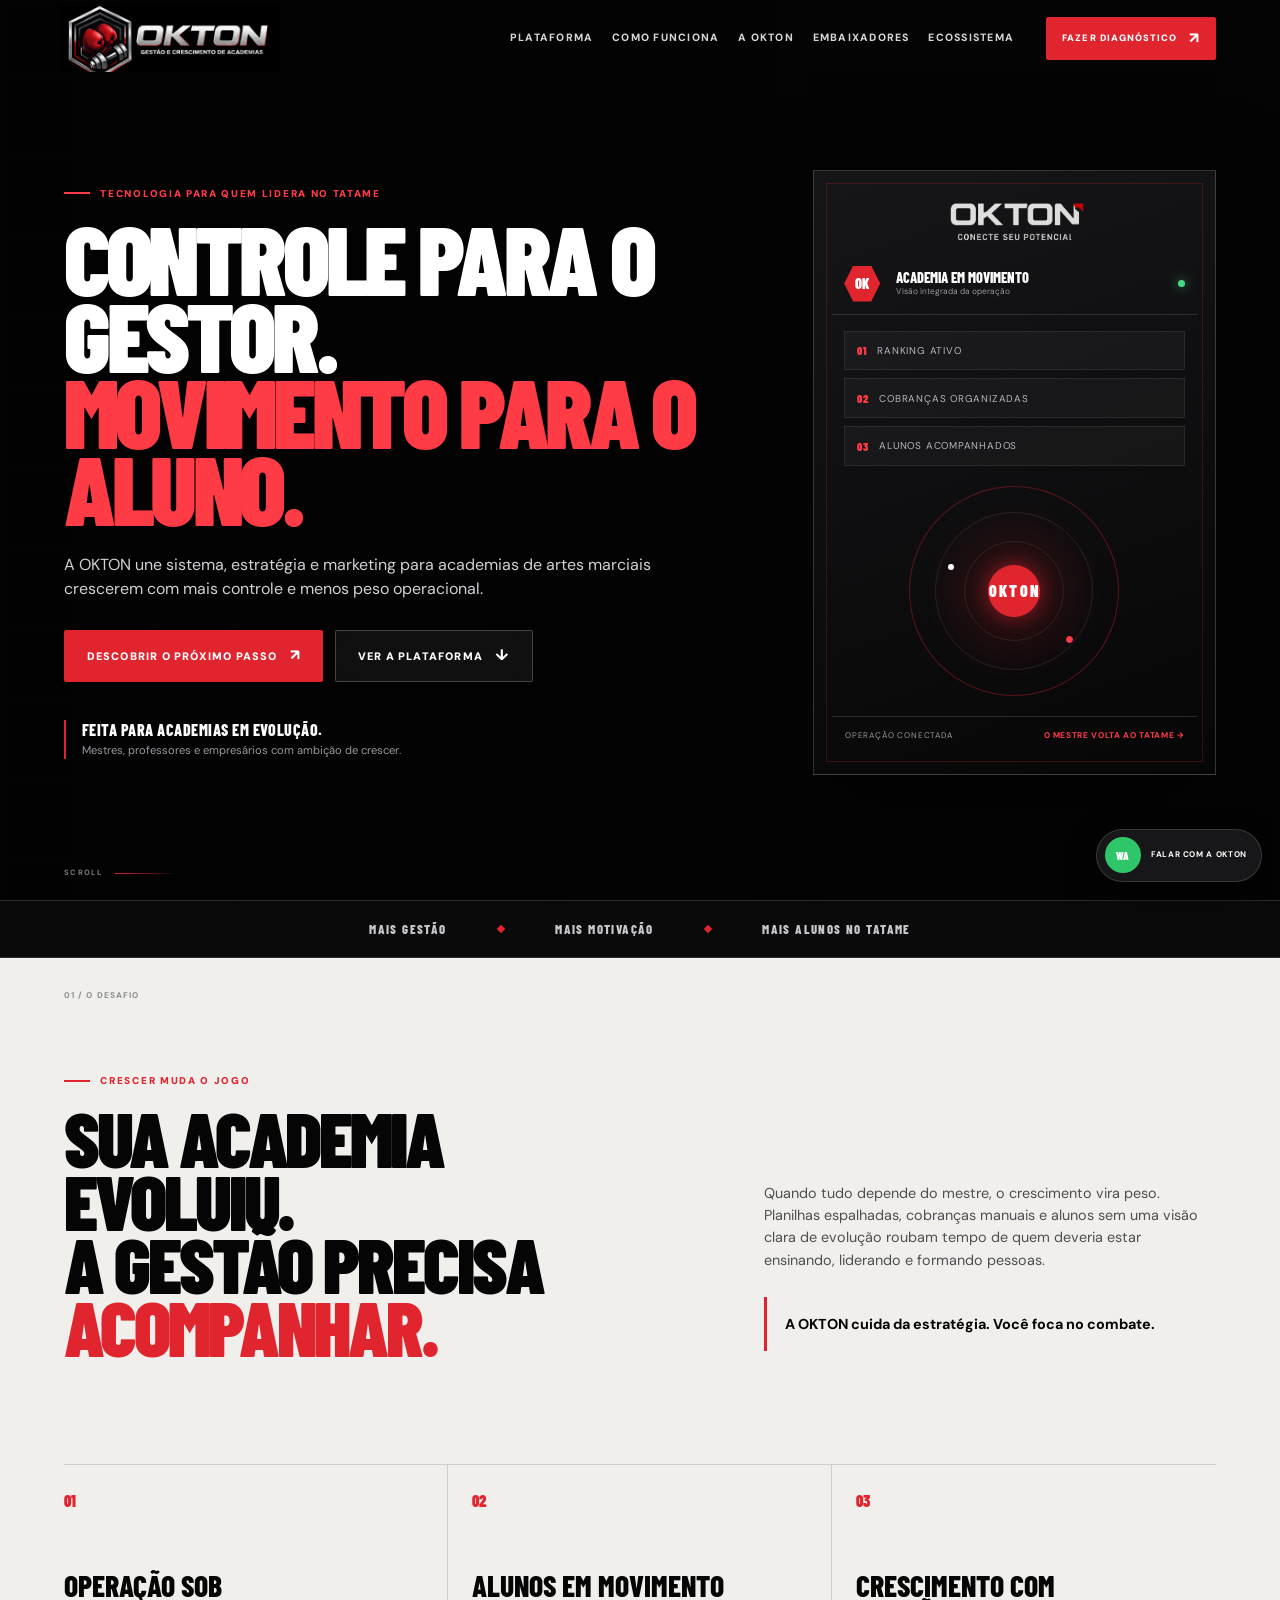
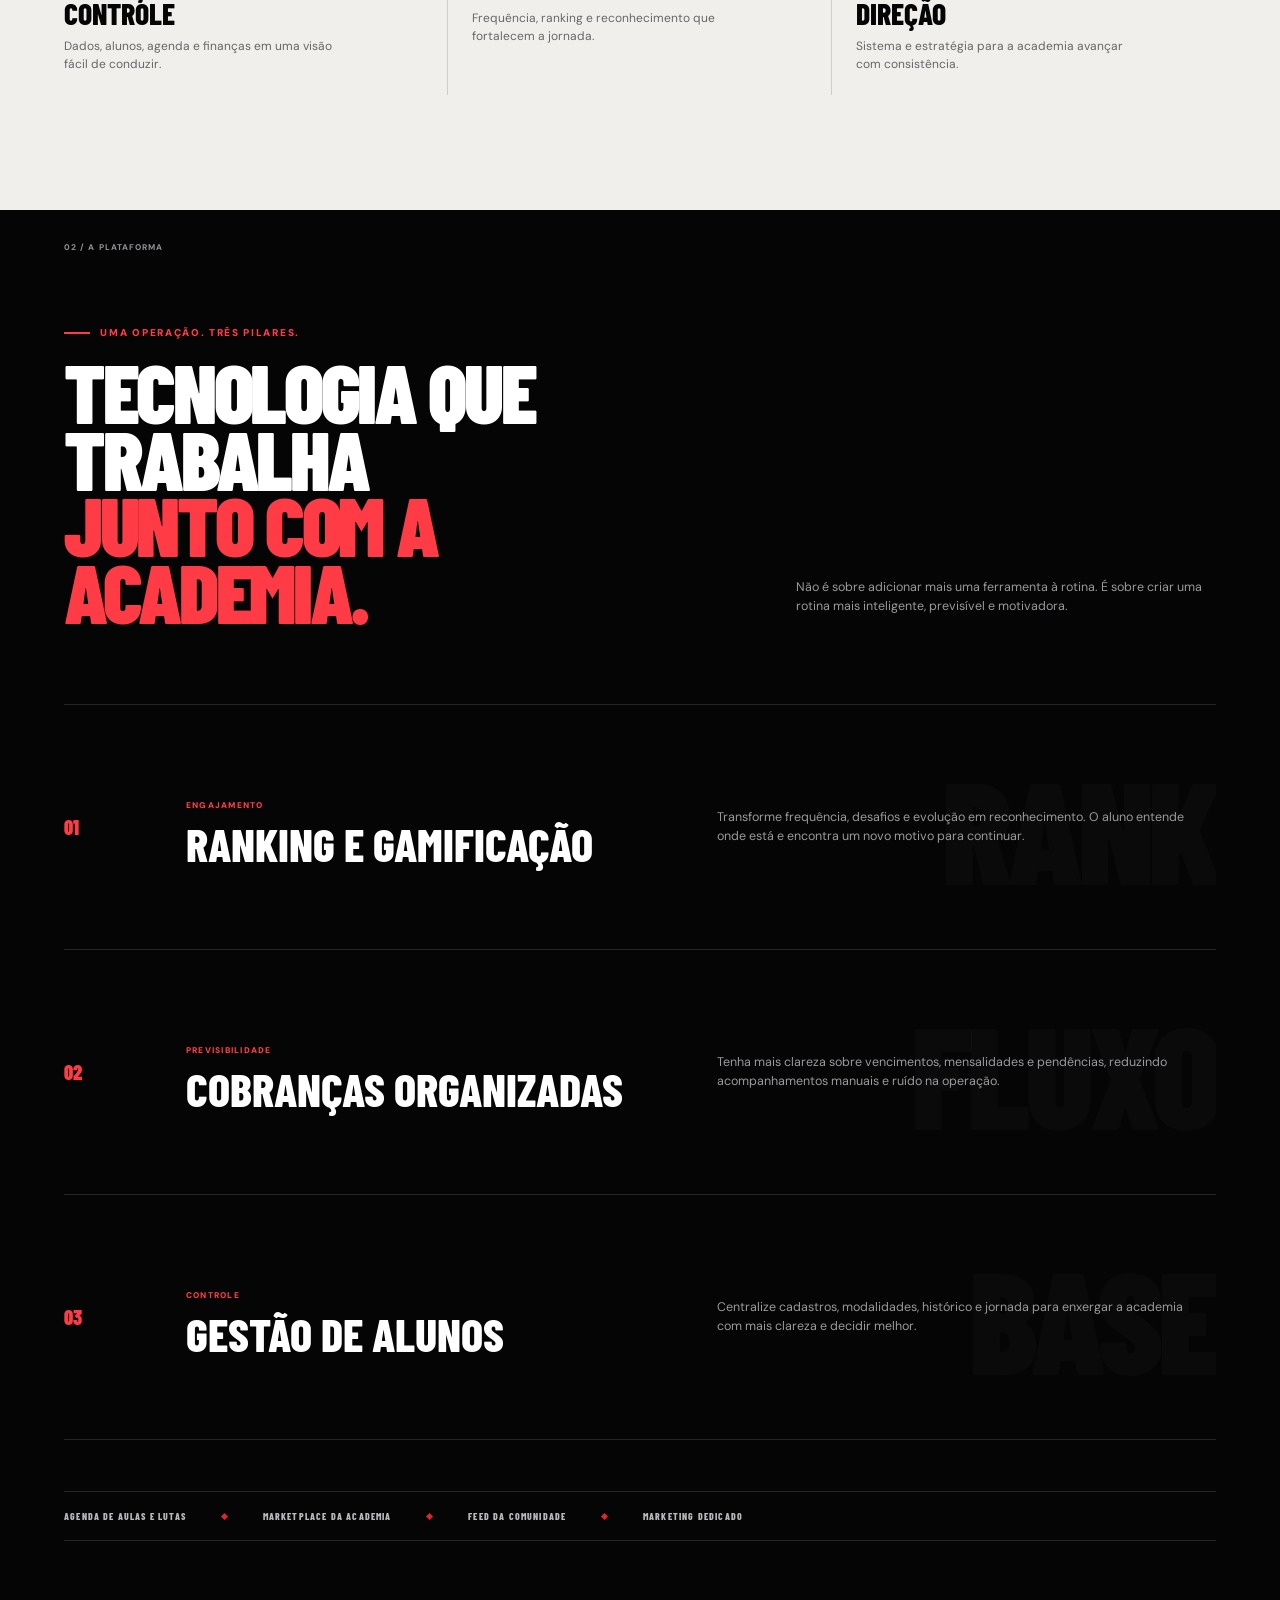
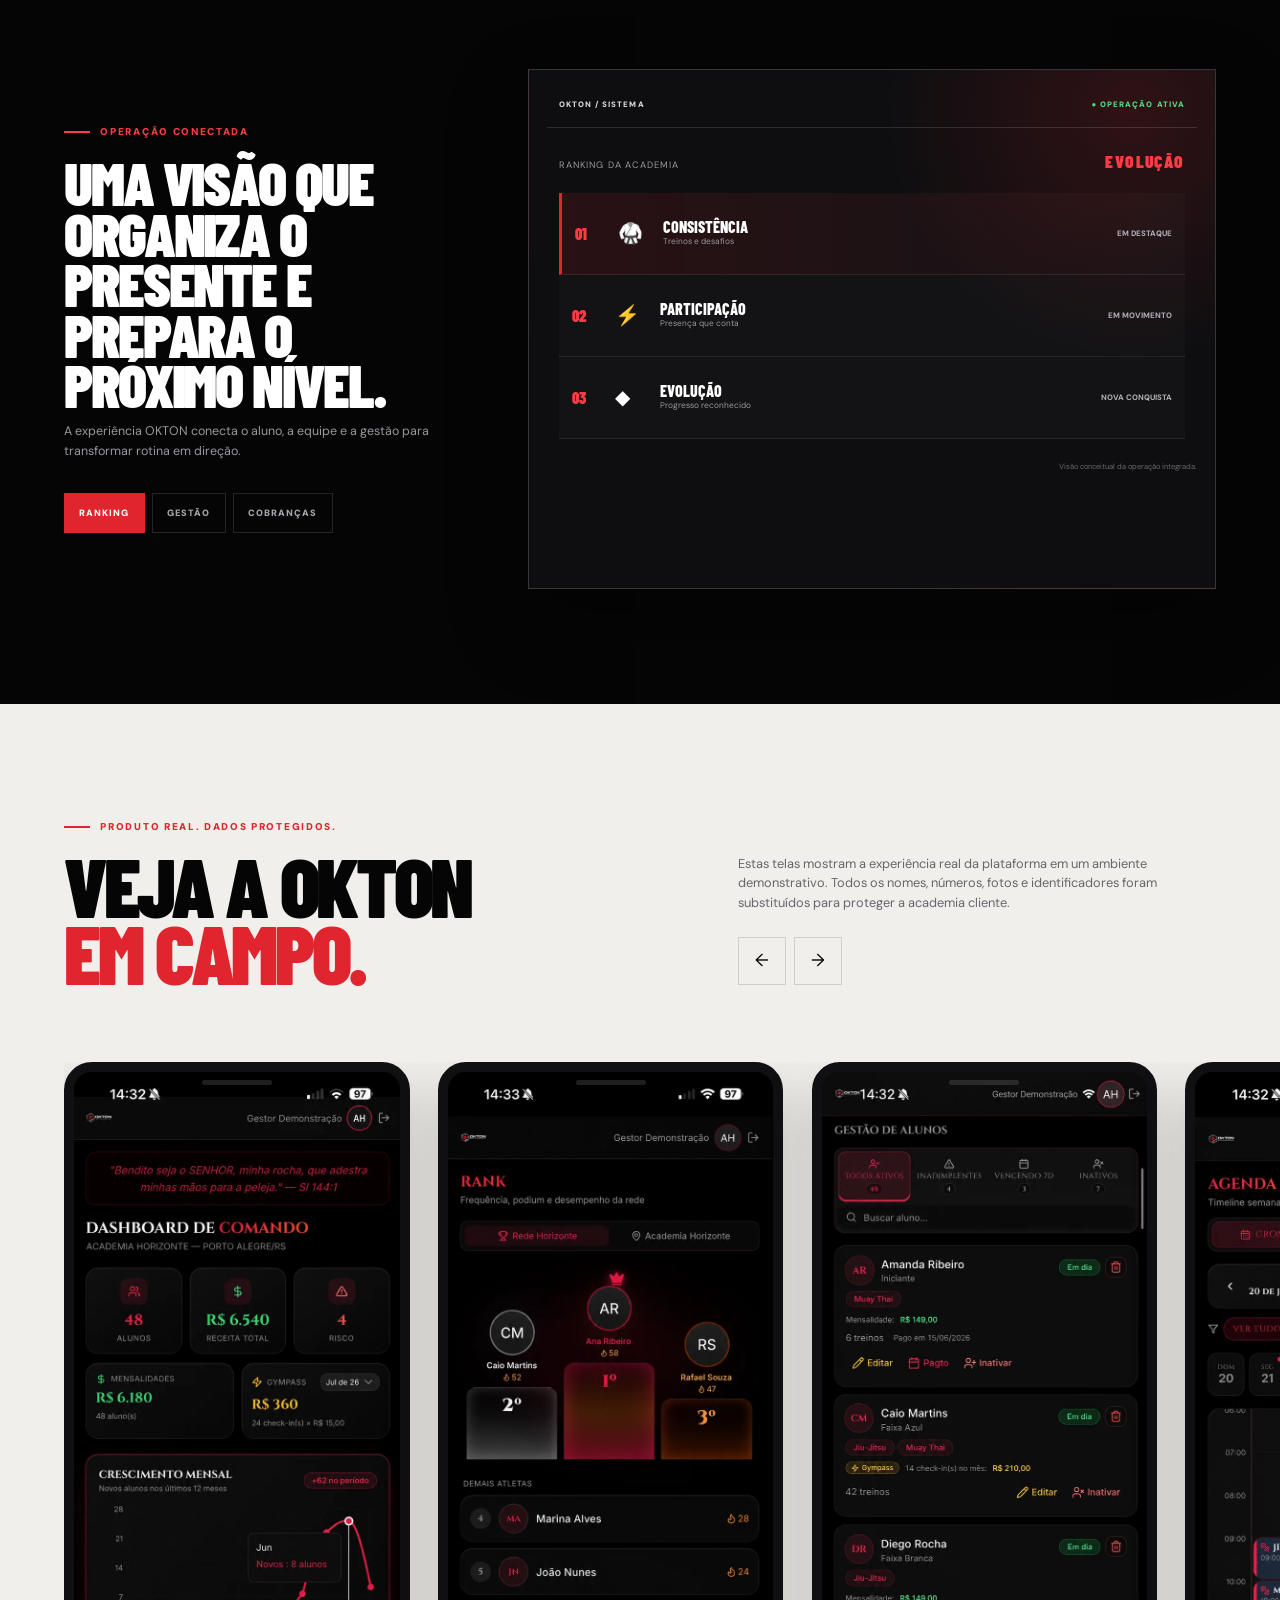
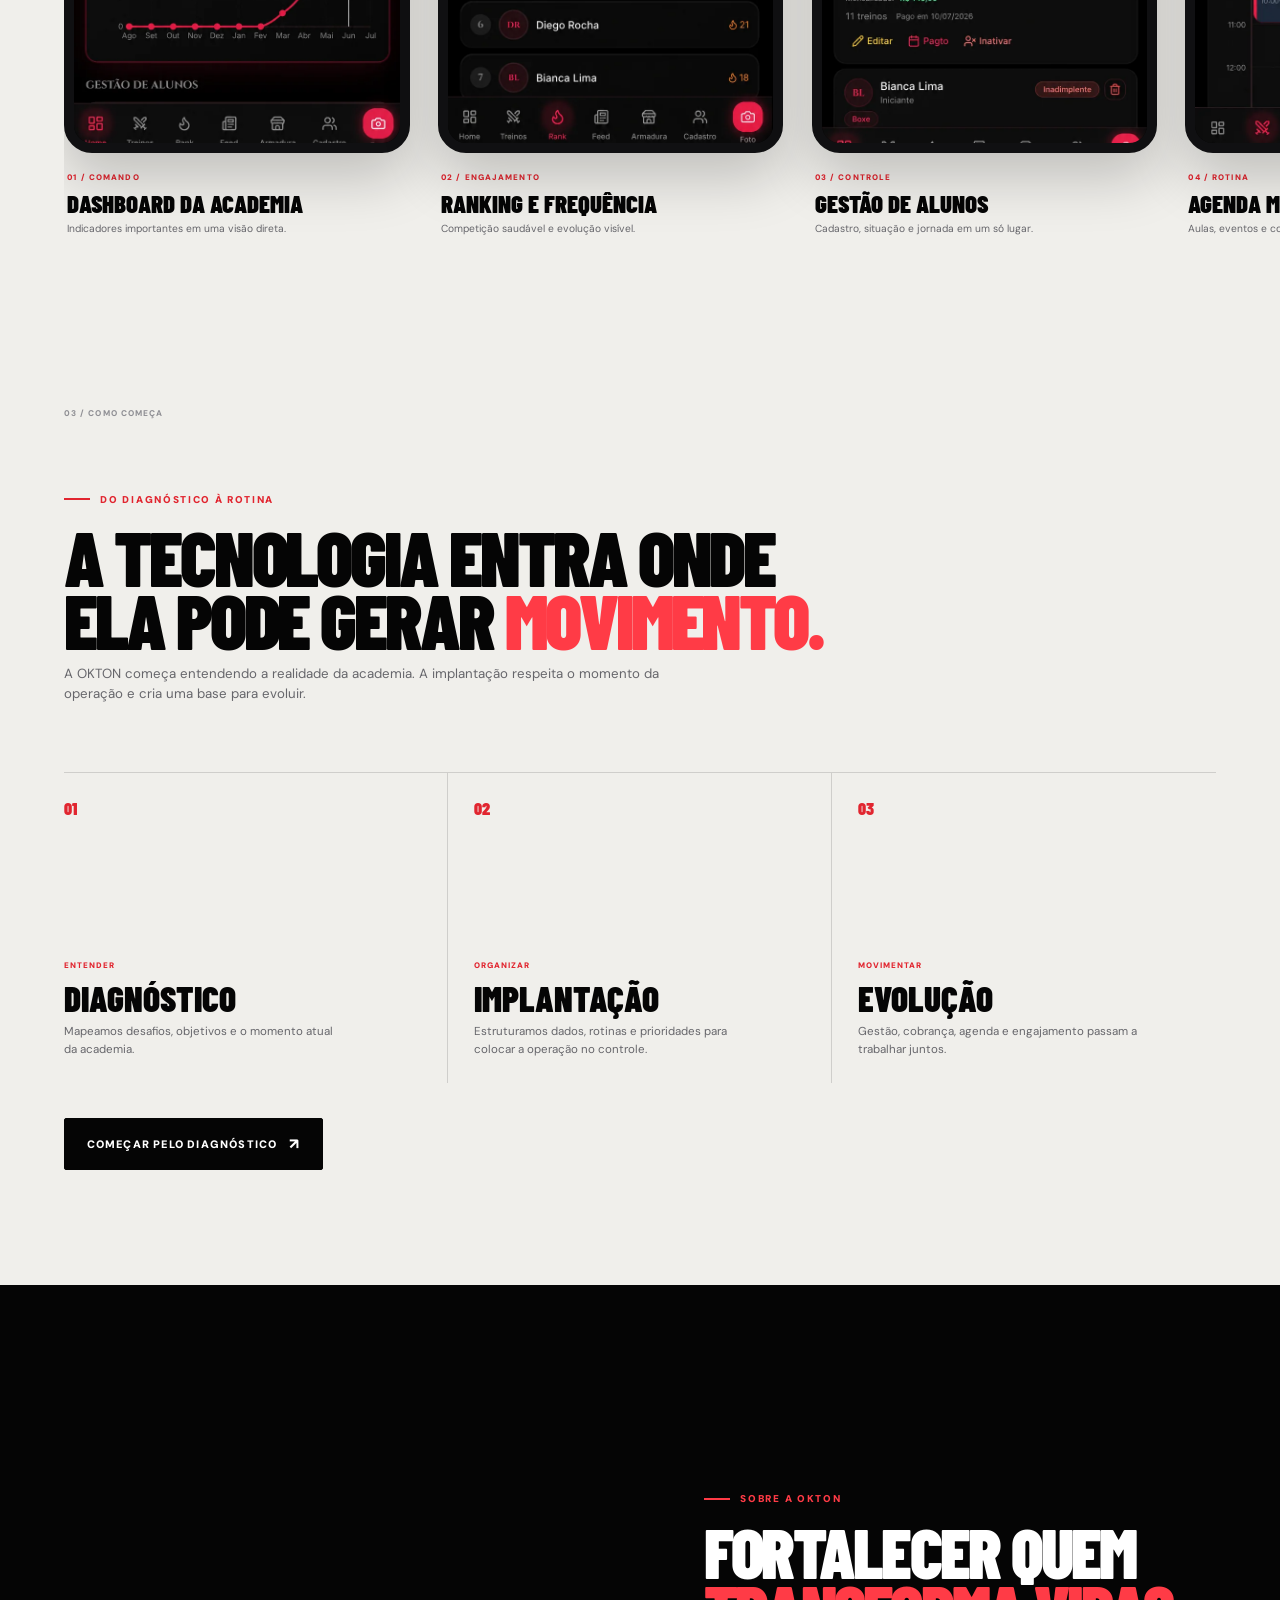
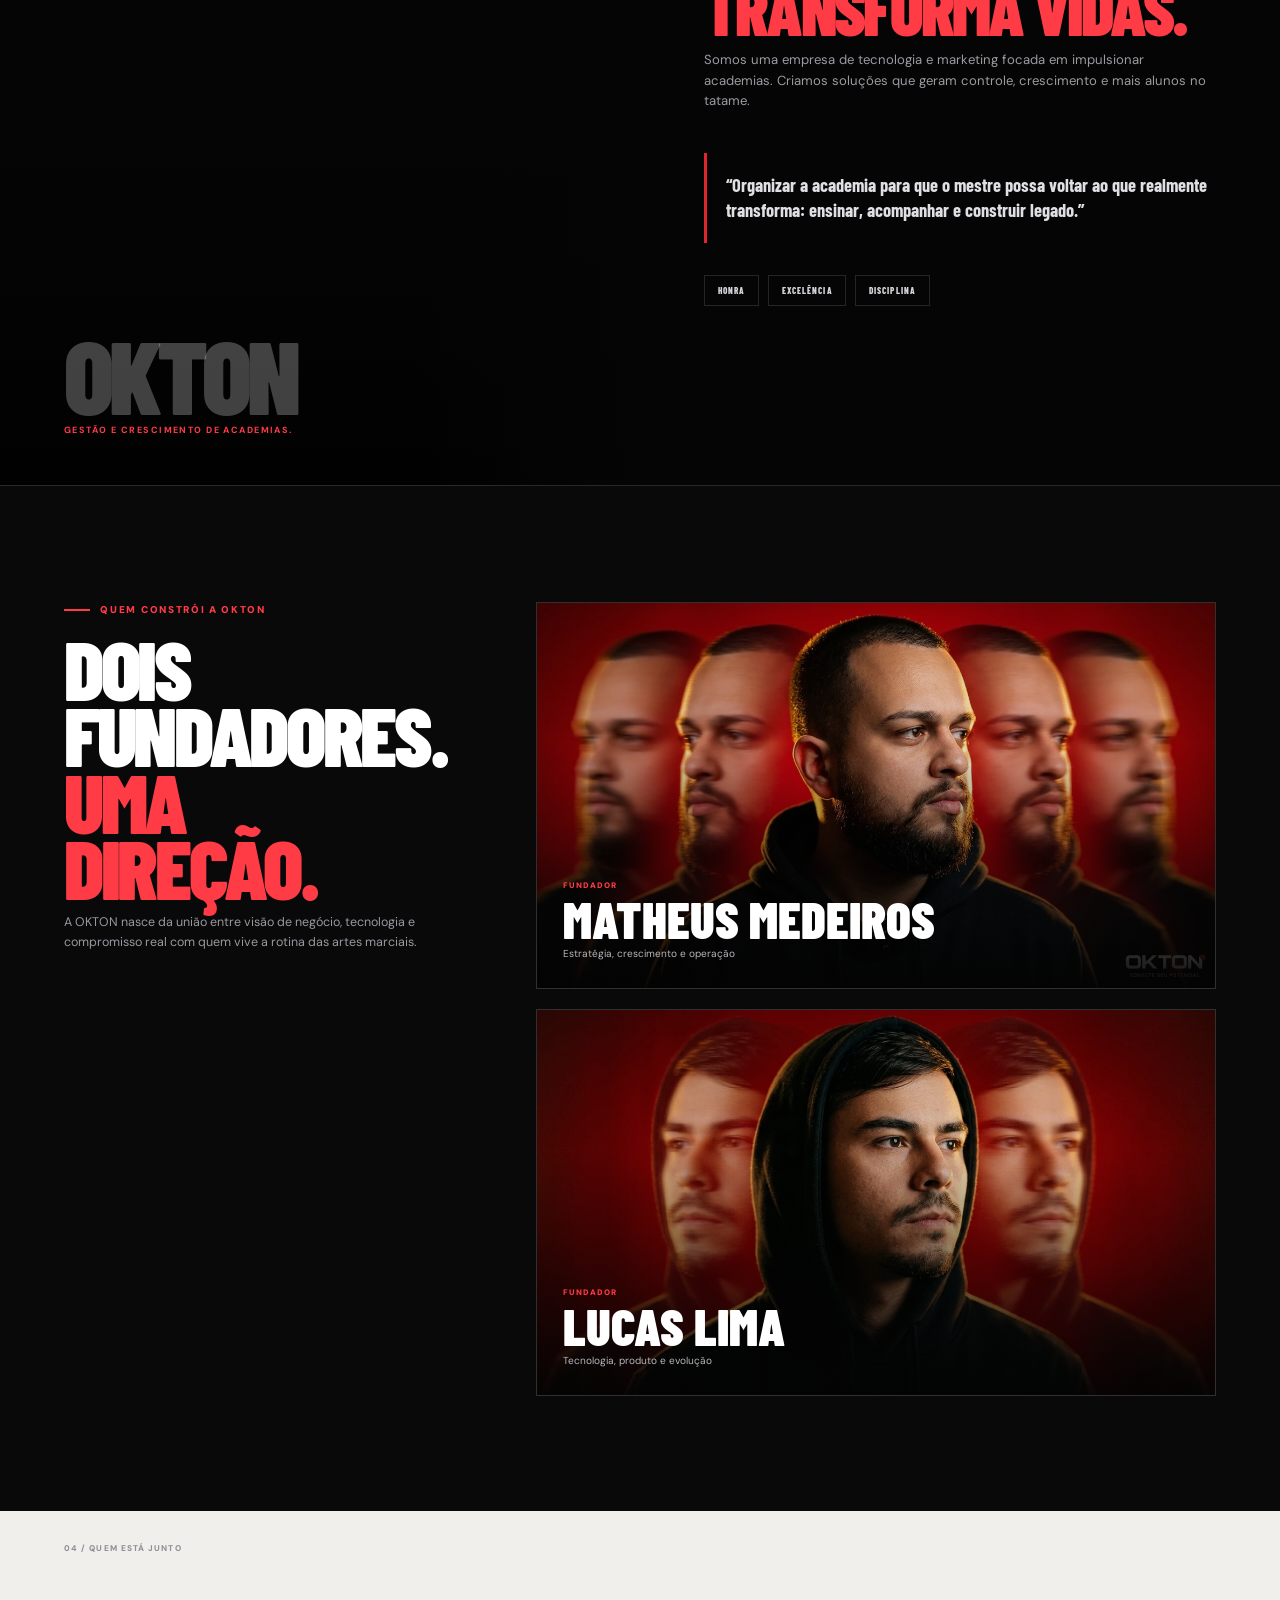
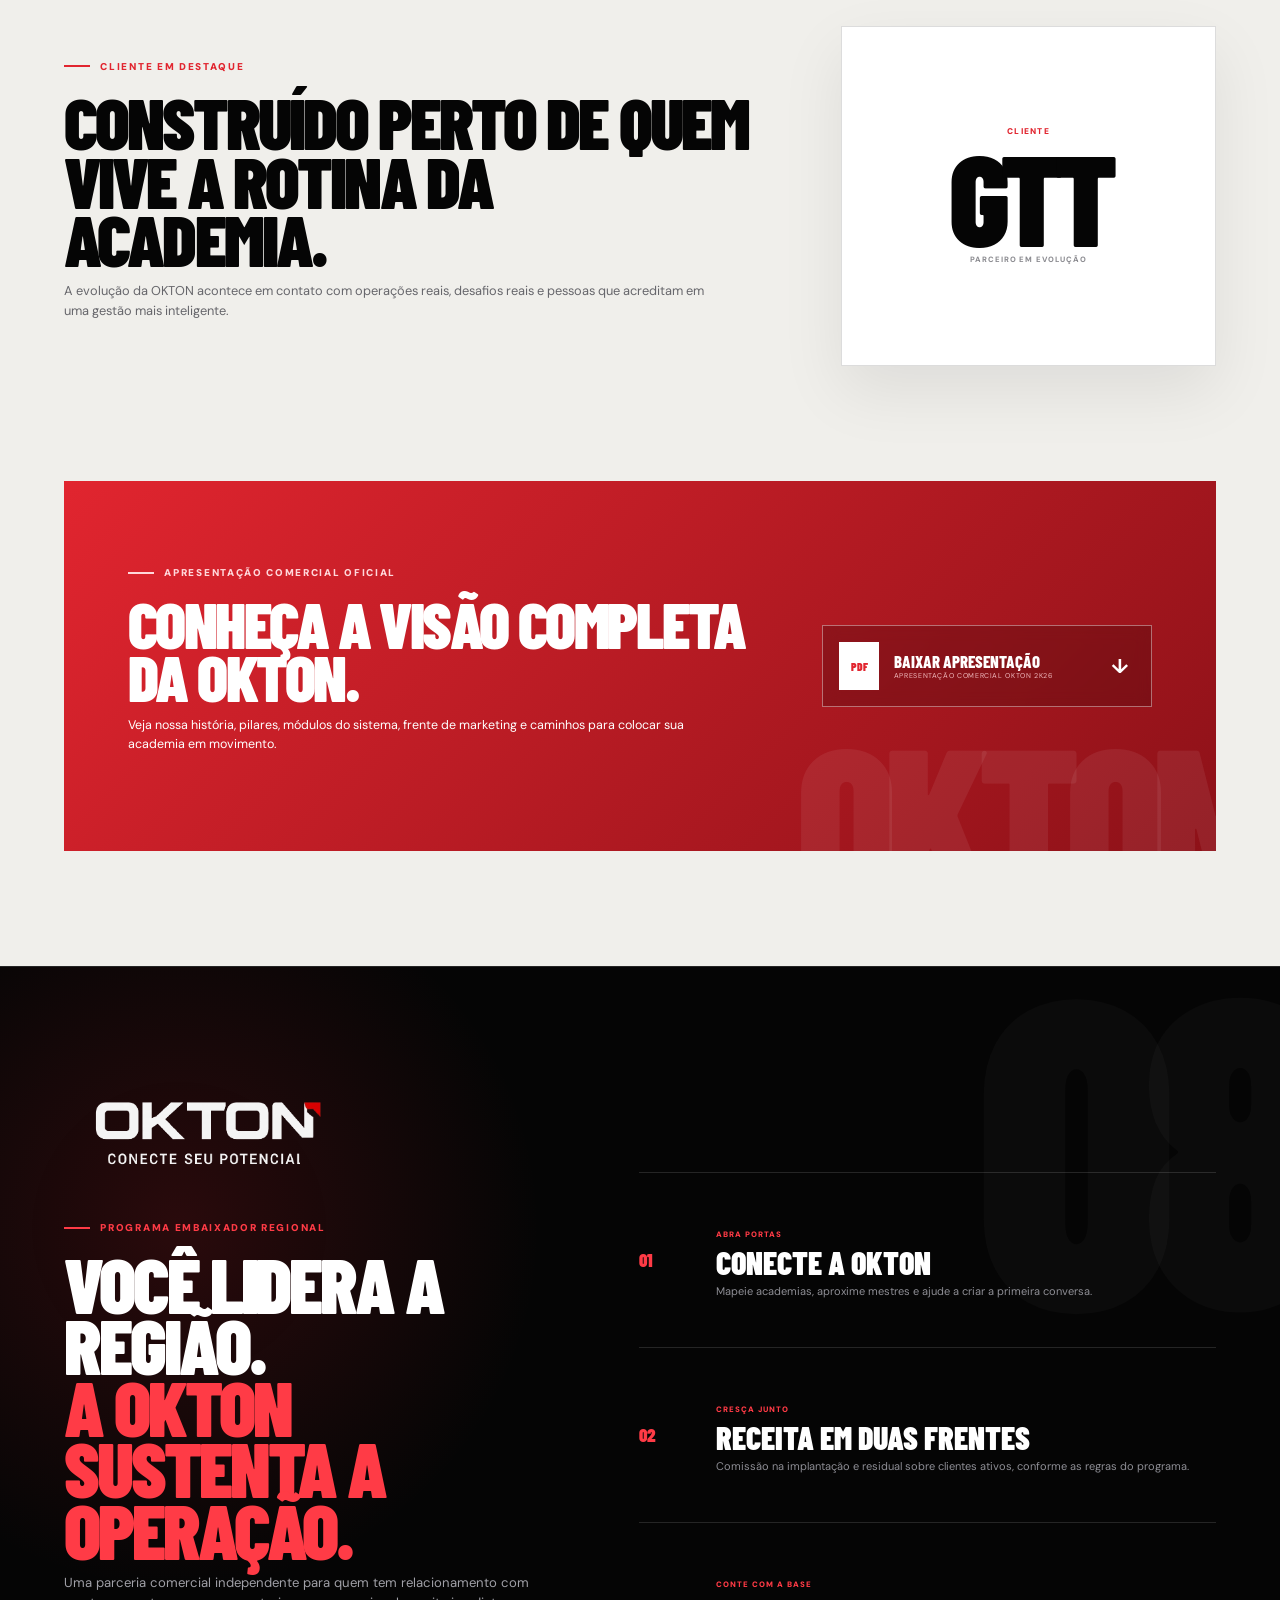
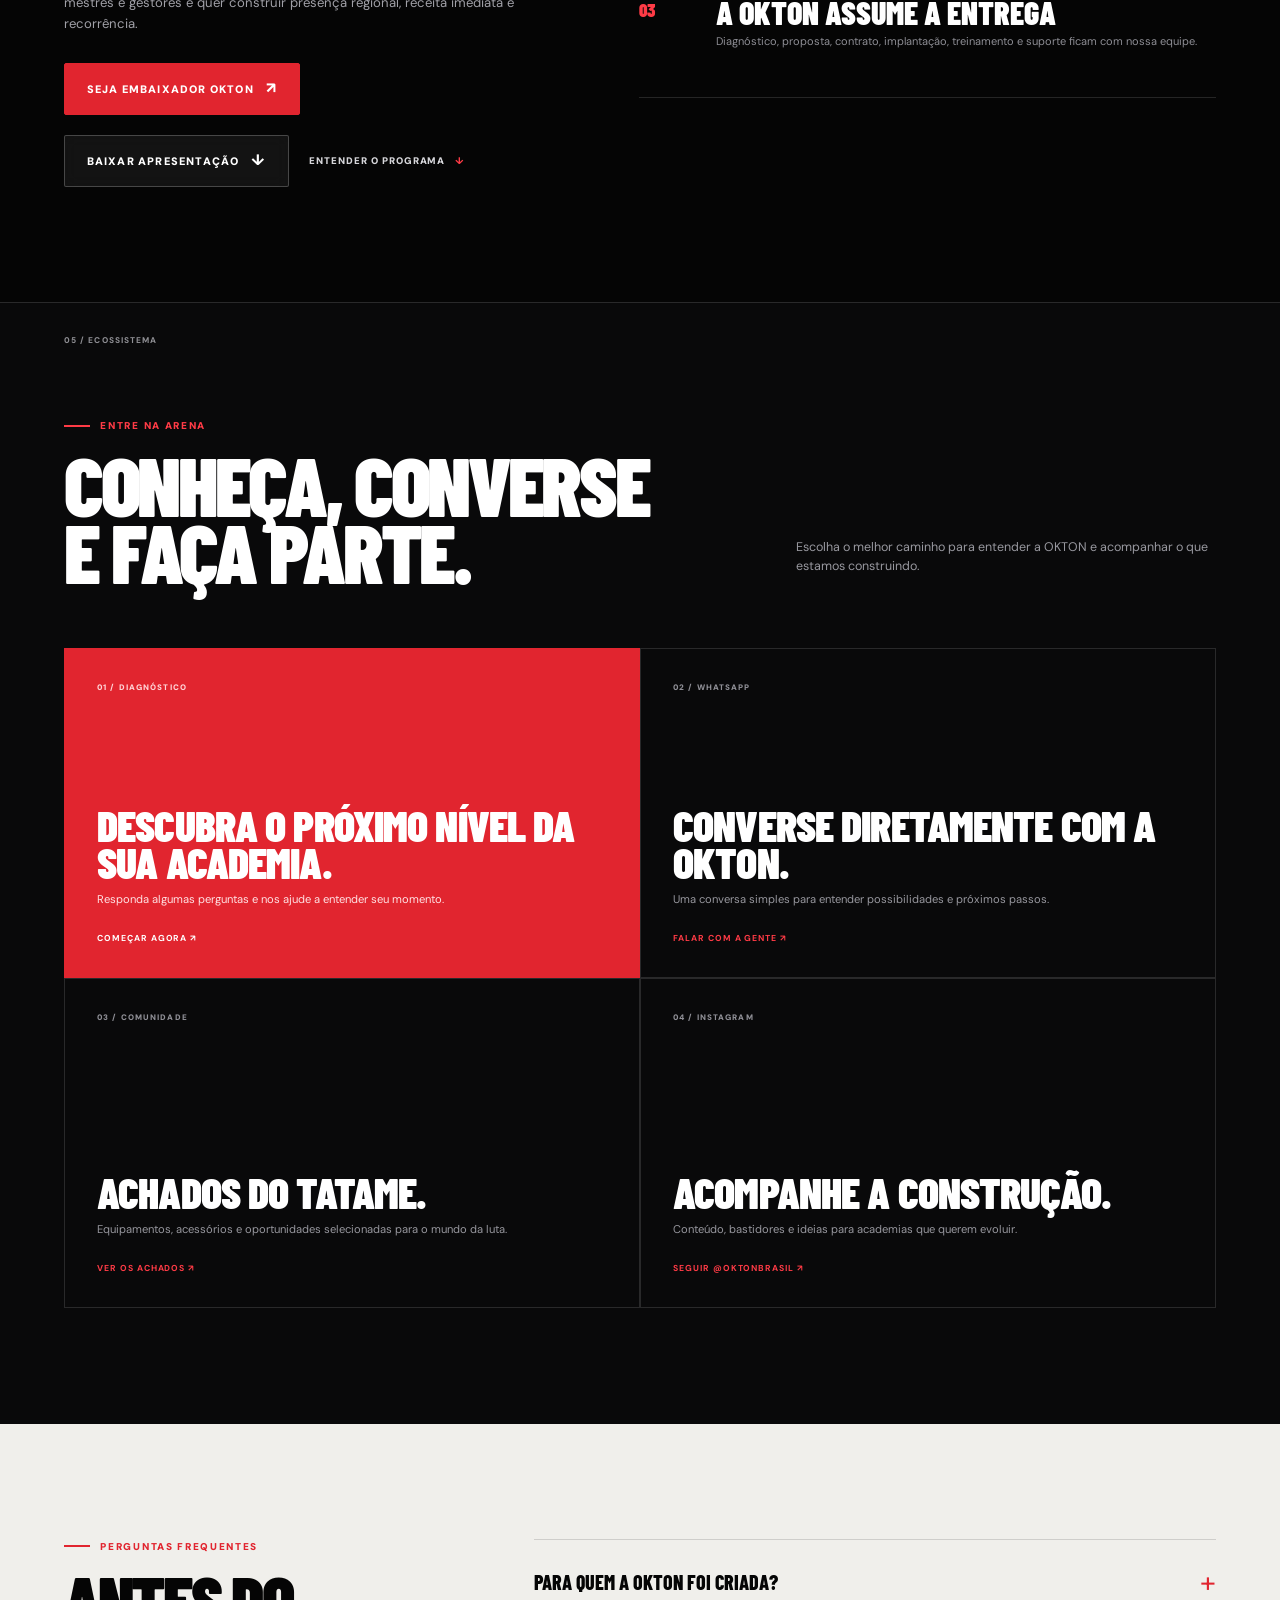
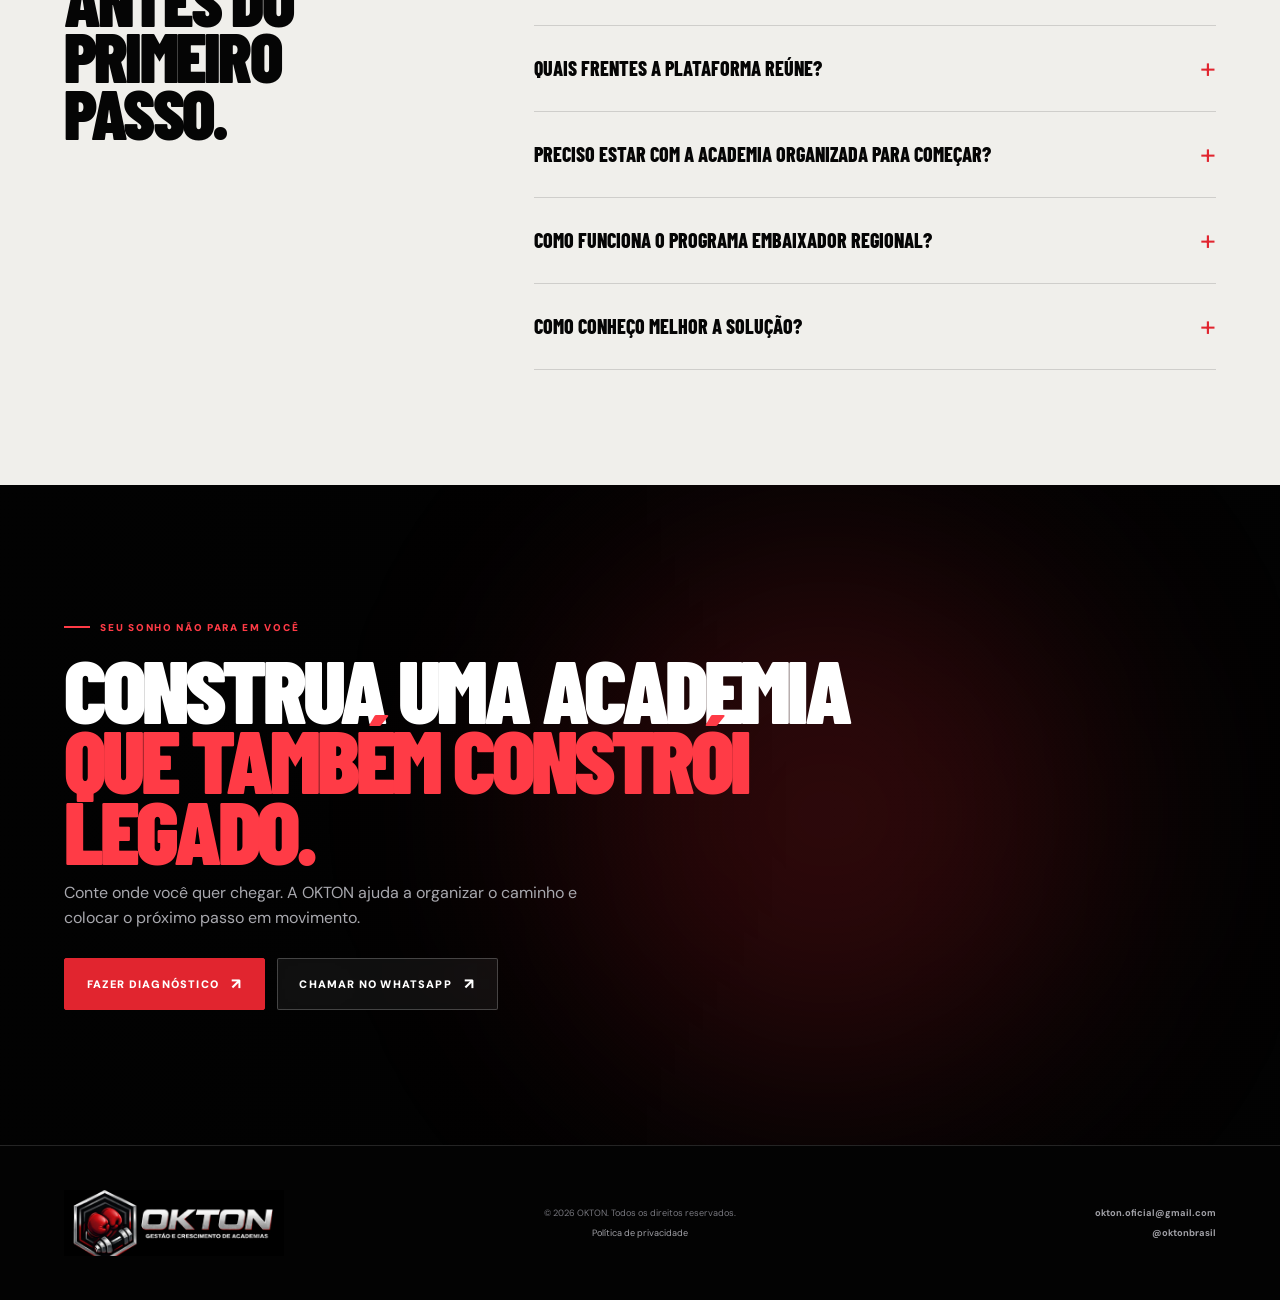
==== commit 82ba0ccb: "Corrige imagens e apresentações do site OKTON" ====
--- a/index.html
+++ b/index.html
@@ -63,7 +63,7 @@
         </div>
 
         <div class="hero-system reveal" aria-label="Visão integrada da plataforma OKTON">
-          <img class="hero-signature" src="assets/brand/okton-conecte-seu-potencial.png" alt="OKTON — Conecte seu potencial" />
+          <img class="hero-signature" src="assets/brand/okton-conecte-seu-potencial.png?v=20260715-4" alt="OKTON — Conecte seu potencial" />
           <div class="system-head">
             <span class="system-logo">OK</span>
             <div><strong>Academia em movimento</strong><small>Visão integrada da operação</small></div>
@@ -190,19 +190,19 @@
 
         <div class="system-gallery reveal" tabindex="0" aria-label="Telas demonstrativas da plataforma OKTON">
           <figure class="system-shot">
-            <div class="phone-frame"><img src="assets/system/dashboard-demo.webp" alt="Dashboard demonstrativo da OKTON com indicadores de alunos, receitas e crescimento" loading="lazy" /></div>
+            <div class="phone-frame"><img src="assets/system/dashboard-demo.webp?v=20260715-4" alt="Dashboard demonstrativo da OKTON com indicadores de alunos, receitas e crescimento" loading="lazy" /></div>
             <figcaption><span>01 / COMANDO</span><strong>Dashboard da academia</strong><small>Indicadores importantes em uma visão direta.</small></figcaption>
           </figure>
           <figure class="system-shot">
-            <div class="phone-frame"><img src="assets/system/ranking-demo.webp" alt="Ranking demonstrativo de frequência e desempenho dos alunos" loading="lazy" /></div>
+            <div class="phone-frame"><img src="assets/system/ranking-demo.webp?v=20260715-4" alt="Ranking demonstrativo de frequência e desempenho dos alunos" loading="lazy" /></div>
             <figcaption><span>02 / ENGAJAMENTO</span><strong>Ranking e frequência</strong><small>Competição saudável e evolução visível.</small></figcaption>
           </figure>
           <figure class="system-shot">
-            <div class="phone-frame"><img src="assets/system/alunos-demo.webp" alt="Gestão demonstrativa de alunos, modalidades e mensalidades" loading="lazy" /></div>
+            <div class="phone-frame"><img src="assets/system/alunos-demo.webp?v=20260715-4" alt="Gestão demonstrativa de alunos, modalidades e mensalidades" loading="lazy" /></div>
             <figcaption><span>03 / CONTROLE</span><strong>Gestão de alunos</strong><small>Cadastro, situação e jornada em um só lugar.</small></figcaption>
           </figure>
           <figure class="system-shot">
-            <div class="phone-frame"><img src="assets/system/agenda-demo.webp" alt="Agenda demonstrativa de treinos e eventos da academia" loading="lazy" /></div>
+            <div class="phone-frame"><img src="assets/system/agenda-demo.webp?v=20260715-4" alt="Agenda demonstrativa de treinos e eventos da academia" loading="lazy" /></div>
             <figcaption><span>04 / ROTINA</span><strong>Agenda mestra</strong><small>Aulas, eventos e combates no mesmo fluxo.</small></figcaption>
           </figure>
         </div>
@@ -242,11 +242,11 @@
         </div>
         <div class="founder-showcase reveal">
           <article class="founder-card">
-            <img src="assets/team/matheus-medeiros.webp" alt="Matheus Medeiros, fundador da OKTON" loading="lazy" />
+            <img src="assets/team/matheus-medeiros.webp?v=20260715-4" alt="Matheus Medeiros, fundador da OKTON" loading="lazy" />
             <div><small>FUNDADOR</small><h3>Matheus Medeiros</h3><span>Estratégia, crescimento e operação</span></div>
           </article>
           <article class="founder-card">
-            <img src="assets/team/lucas-lima.webp" alt="Lucas Lima, fundador da OKTON" loading="lazy" />
+            <img src="assets/team/lucas-lima.webp?v=20260715-4" alt="Lucas Lima, fundador da OKTON" loading="lazy" />
             <div><small>FUNDADOR</small><h3>Lucas Lima</h3><span>Tecnologia, produto e evolução</span></div>
           </article>
         </div>
@@ -269,19 +269,20 @@
             <h2>Conheça a visão completa da OKTON.</h2>
             <p>Veja nossa história, pilares, módulos do sistema, frente de marketing e caminhos para colocar sua academia em movimento.</p>
           </div>
-          <a class="download-button" href="downloads/apresentacao-comercial-okton-web.pdf" download data-track="download-apresentacao"><span>PDF</span><div><strong>Baixar apresentação</strong><small>APRESENTAÇÃO COMERCIAL OKTON 2K26</small></div><b>↓</b></a>
+          <a class="download-button" href="downloads/apresentacao-comercial-okton-web.pdf?v=20260715-4" download="apresentacao-comercial-okton-2k26.pdf" data-track="download-apresentacao"><span>PDF</span><div><strong>Baixar apresentação</strong><small>APRESENTAÇÃO COMERCIAL OKTON 2K26</small></div><b>↓</b></a>
         </div>
       </section>
 
       <section class="ambassadors section dark-section" id="embaixadores">
         <div class="ambassador-mark" aria-hidden="true">08</div>
         <div class="ambassador-copy reveal">
-          <img src="assets/brand/okton-conecte-seu-potencial.png" alt="OKTON — Conecte seu potencial" />
+          <img src="assets/brand/okton-conecte-seu-potencial.png?v=20260715-4" alt="OKTON — Conecte seu potencial" />
           <p class="eyebrow"><span></span> PROGRAMA EMBAIXADOR REGIONAL</p>
           <h2>Você lidera a região.<br /><em>A OKTON sustenta a operação.</em></h2>
           <p>Uma parceria comercial independente para quem tem relacionamento com mestres e gestores e quer construir presença regional, receita imediata e recorrência.</p>
           <div class="ambassador-actions">
             <a class="button" href="https://wa.me/5551995645315?text=Ol%C3%A1%21%20Conheci%20o%20Programa%20Embaixador%20OKTON%20pelo%20site%20e%20quero%20entender%20como%20posso%20representar%20a%20OKTON%20na%20minha%20regi%C3%A3o." target="_blank" rel="noopener noreferrer" data-track="embaixador-whatsapp">Seja embaixador OKTON <span>↗</span></a>
+            <a class="button button-ghost" href="downloads/programa-embaixador-okton.pdf?v=20260715-4" download="programa-embaixador-okton.pdf" data-track="download-embaixador">Baixar apresentação <span>↓</span></a>
             <a class="text-link" href="#faq">Entender o programa <span>↓</span></a>
           </div>
         </div>
--- a/styles.css
+++ b/styles.css
@@ -187,7 +187,30 @@
 .about-copy h2 { font-size: clamp(3.4rem, 5.4vw, 5.9rem); }
 .about-copy > p:not(.eyebrow) { max-width: 640px; color: #9b9ba2; font-size: .82rem; }
 .about blockquote { max-width: 630px; margin: 1.8rem 0 0; padding: 1.25rem 0 1.25rem 1.2rem; border-left: 3px solid var(--red); color: #e0e0e4; font: 700 1.15rem/1.35 var(--display); }
-.founders { margin-top: 2.2rem; …659 tokens truncated…: 1rem; display: grid; grid-template-columns: 42px 1fr 24px; align-items: center; gap: .8rem; border: 1px solid rgba(255,255,255,.4); background: rgba(0,0,0,.18); color: var(--white); text-decoration: none; backdrop-filter: blur(8px); transition: transform .2s, background .2s; }
+.founders { margin-top: 2.2rem; display: flex; flex-wrap: wrap; gap: .8rem; }
+.founders article { min-width: 230px; padding: .75rem; display: flex; align-items: center; gap: .8rem; border: 1px solid var(--line); background: rgba(255,255,255,.025); }
+.founders article > span { width: 42px; height: 42px; display: grid; place-items: center; background: var(--red); color: var(--white); font: 900 .9rem var(--display); clip-path: polygon(25% 0,75% 0,100% 50%,75% 100%,25% 100%,0 50%); }
+.founders strong, .founders small { display: block; }
+.founders strong { font: 800 .95rem var(--display); text-transform: uppercase; }
+.founders small { color: var(--red-bright); font-size: .46rem; font-weight: 900; letter-spacing: .13em; }
+
+.client-section { display: grid; grid-template-columns: 1.3fr .7fr; gap: 5rem; align-items: center; background: var(--paper); color: var(--black); }
+.client-copy { max-width: 880px; }
+.client-copy h2 { font-size: clamp(3.4rem, 5.6vw, 6rem); }
+.client-copy > p:not(.eyebrow) { max-width: 640px; color: var(--dark-muted); font-size: .8rem; }
+.client-mark { min-height: 340px; padding: 2.3rem; display: flex; flex-direction: column; justify-content: center; align-items: center; border: 1px solid var(--dark-line); background: var(--white); box-shadow: 0 25px 60px rgba(0,0,0,.08); }
+.client-mark > span { color: var(--red); font-size: .52rem; font-weight: 900; letter-spacing: .15em; }
+.client-mark strong { margin: .7rem 0; color: var(--black); font: 900 clamp(6rem, 10vw, 10rem)/.72 var(--display); letter-spacing: -.08em; }
+.client-mark small { color: #8b8b90; font-size: .48rem; font-weight: 800; letter-spacing: .12em; }
+
+.presentation { background: var(--paper); padding-top: 0; color: var(--black); }
+.presentation-card { position: relative; overflow: hidden; min-height: 370px; padding: clamp(2rem, 5vw, 5rem); display: grid; grid-template-columns: 1fr auto; align-items: center; gap: 4rem; background: linear-gradient(135deg, var(--red), var(--red-dark)); color: var(--white); }
+.presentation-card::after { content: "OKTON"; position: absolute; right: -2rem; bottom: -2.1rem; color: rgba(255,255,255,.07); font: 900 clamp(7rem, 16vw, 15rem)/.7 var(--display); letter-spacing: -.06em; pointer-events: none; }
+.presentation-card > div { position: relative; z-index: 2; }
+.presentation-card .eyebrow { color: #ffd7da; }
+.presentation-card h2 { max-width: 750px; margin: 0; font: 900 clamp(3.1rem, 5vw, 5.4rem)/.82 var(--display); text-transform: uppercase; letter-spacing: -.04em; }
+.presentation-card p:not(.eyebrow) { max-width: 610px; font-size: .78rem; }
+.download-button { position: relative; z-index: 3; min-width: 330px; padding: 1rem; display: grid; grid-template-columns: 42px 1fr 24px; align-items: center; gap: .8rem; border: 1px solid rgba(255,255,255,.4); background: rgba(0,0,0,.18); color: var(--white); text-decoration: none; backdrop-filter: blur(8px); transition: transform .2s, background .2s; }
 .download-button:hover { transform: translateY(-3px); background: var(--black); }
 .download-button > span { width: 40px; height: 48px; display: grid; place-items: center; background: var(--white); color: var(--red); font: 900 .72rem var(--display); }
 .download-button strong, .download-button small { display: block; }
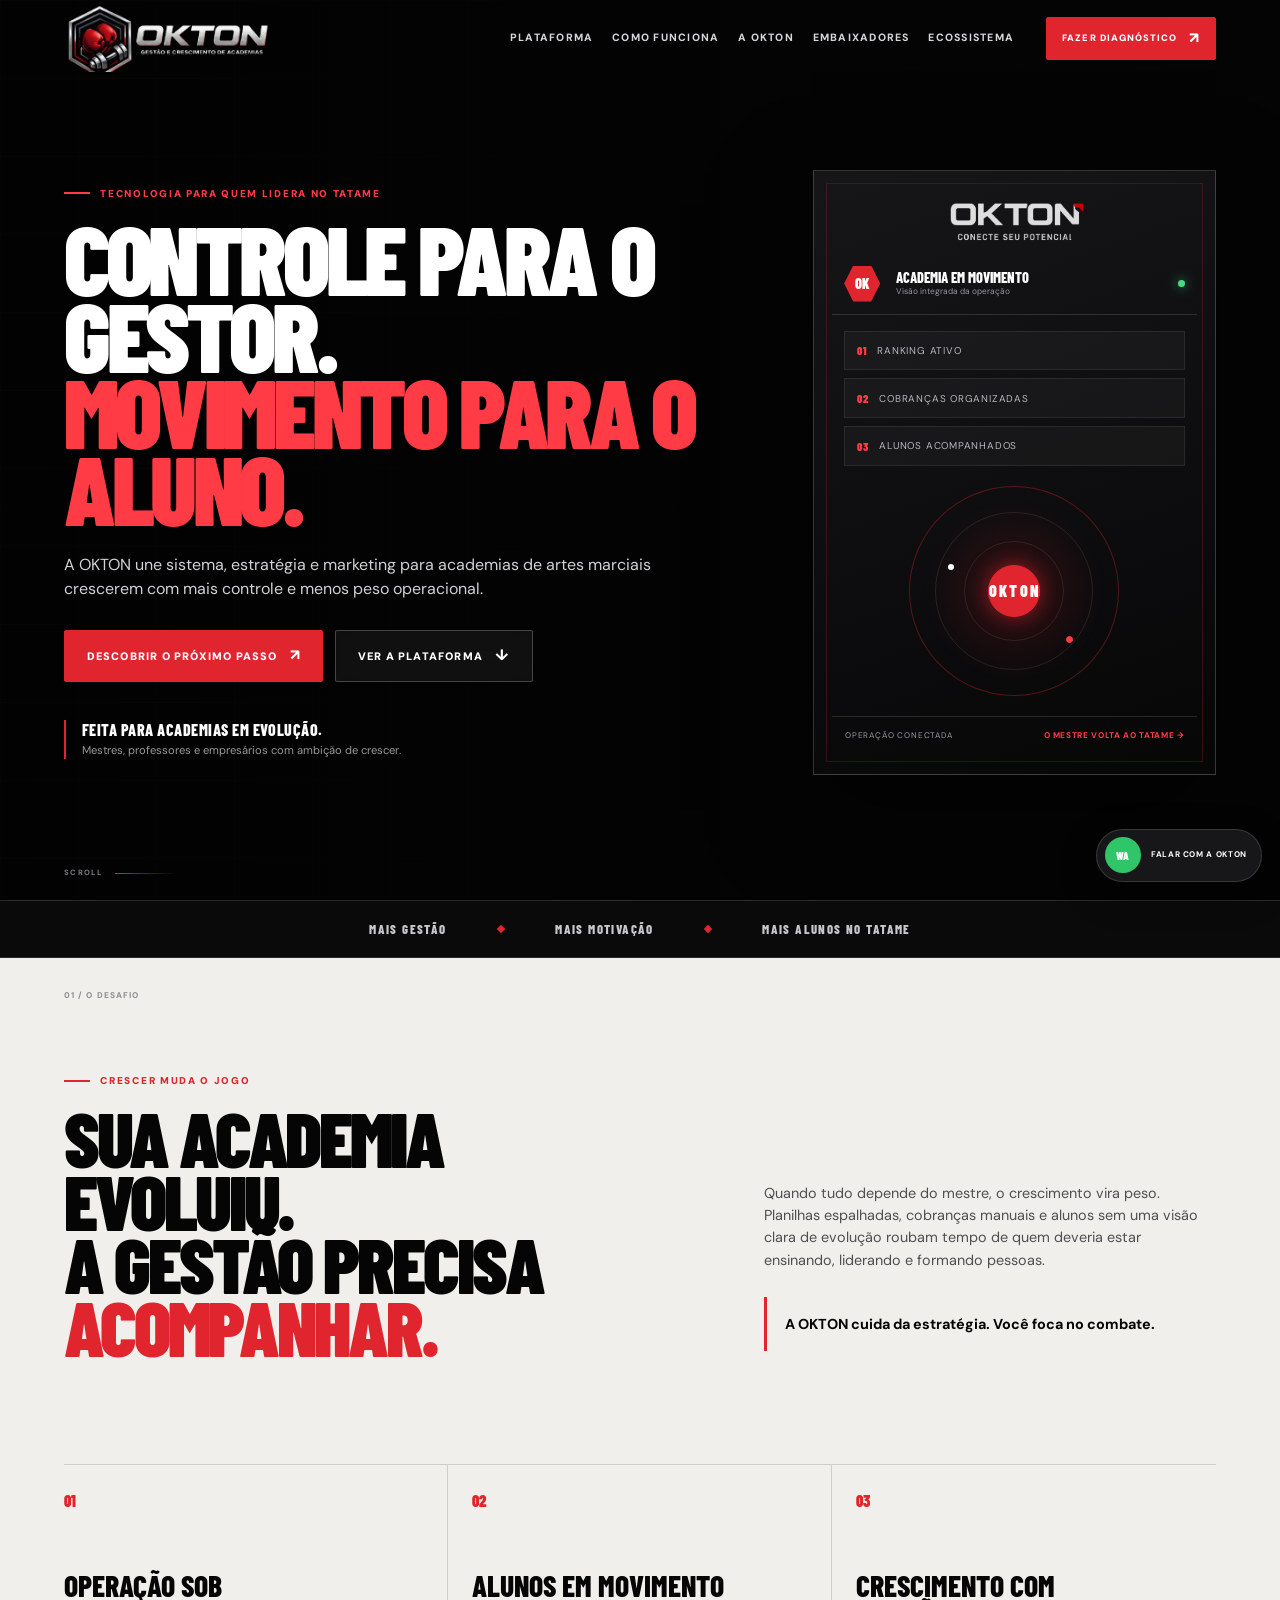
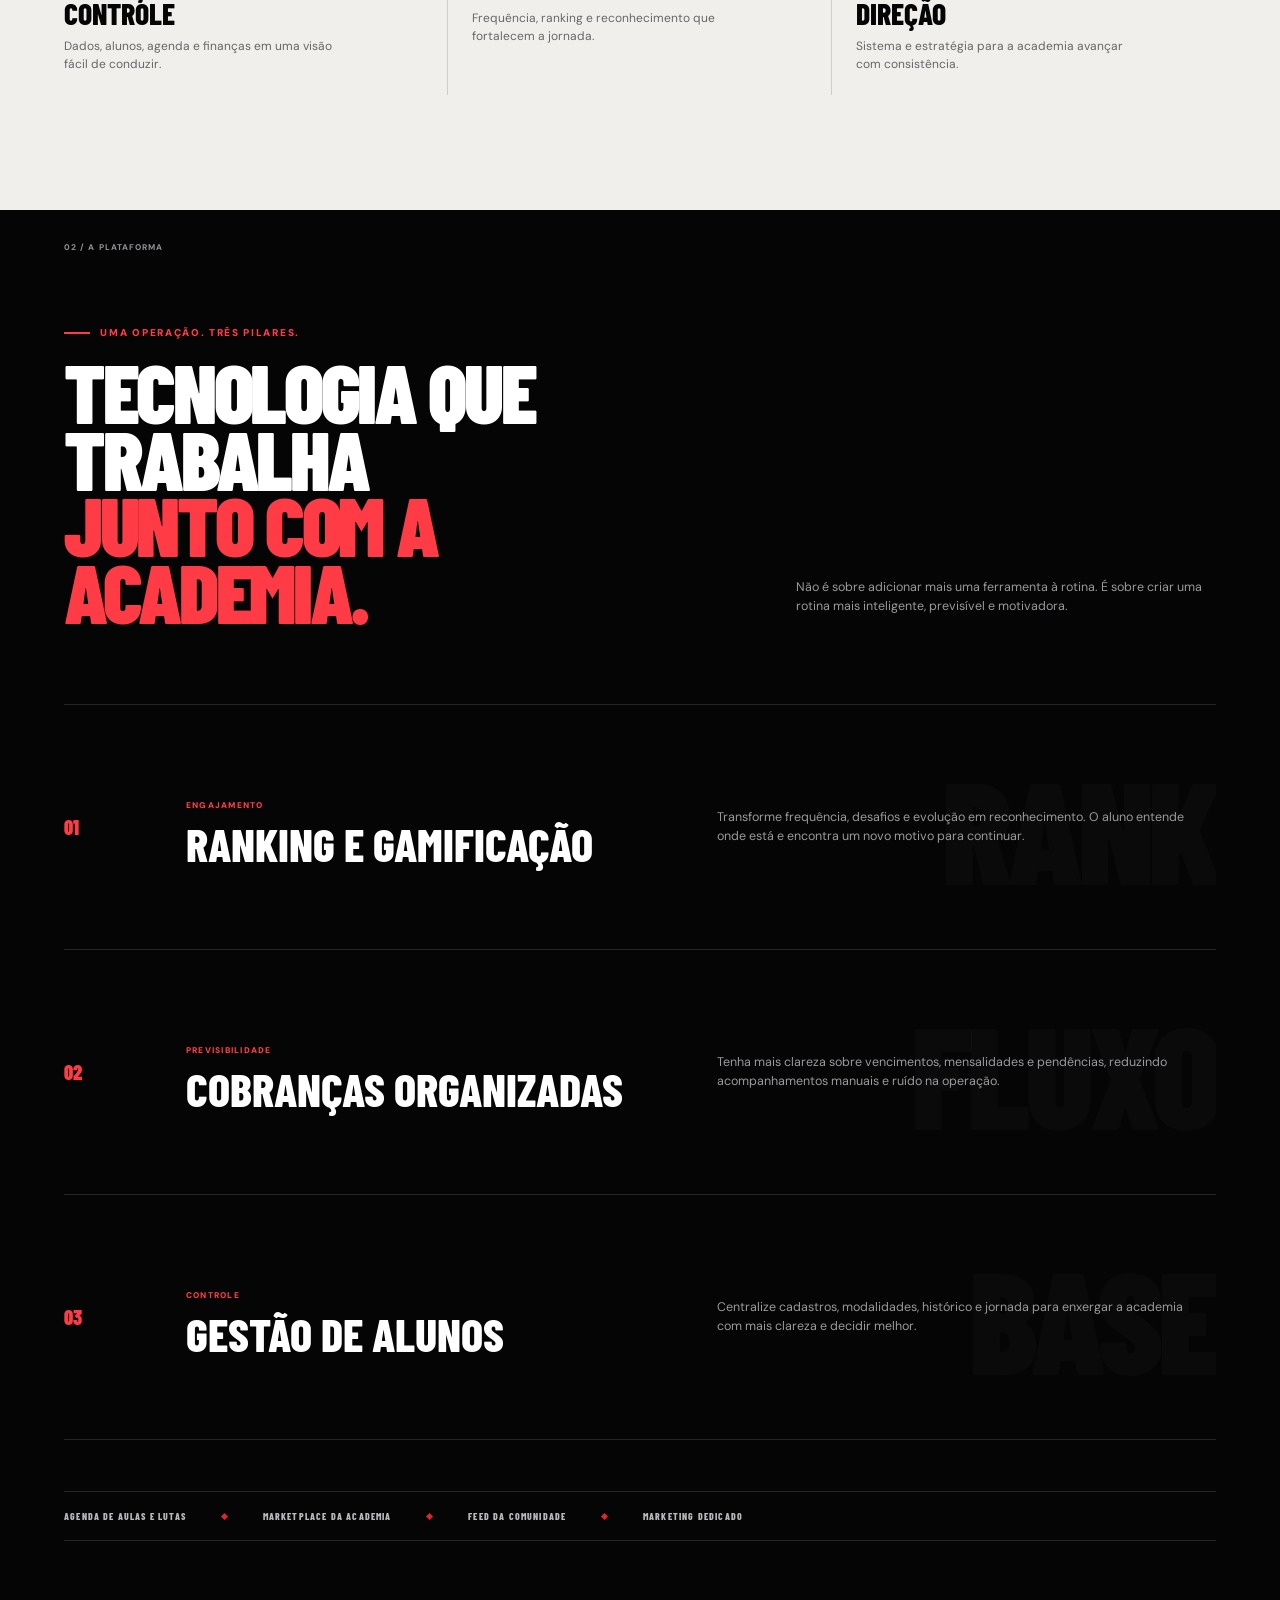
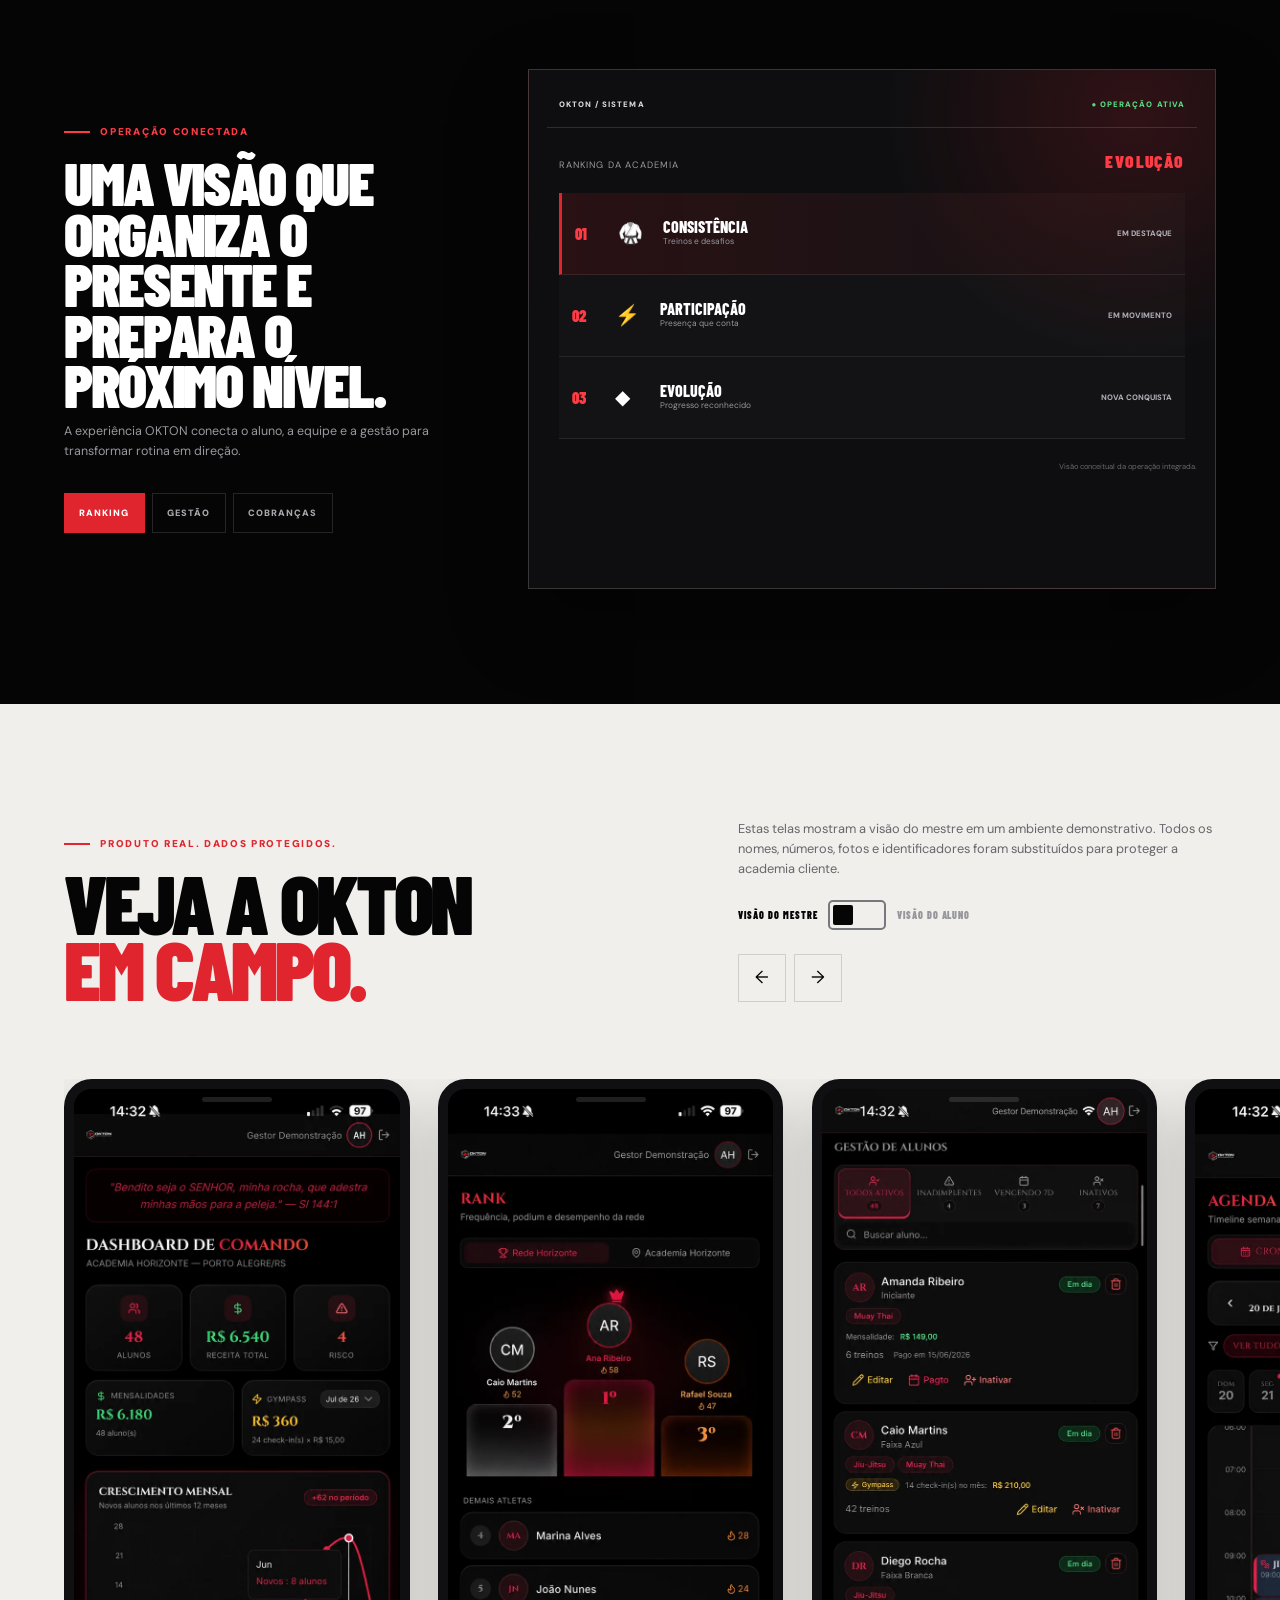
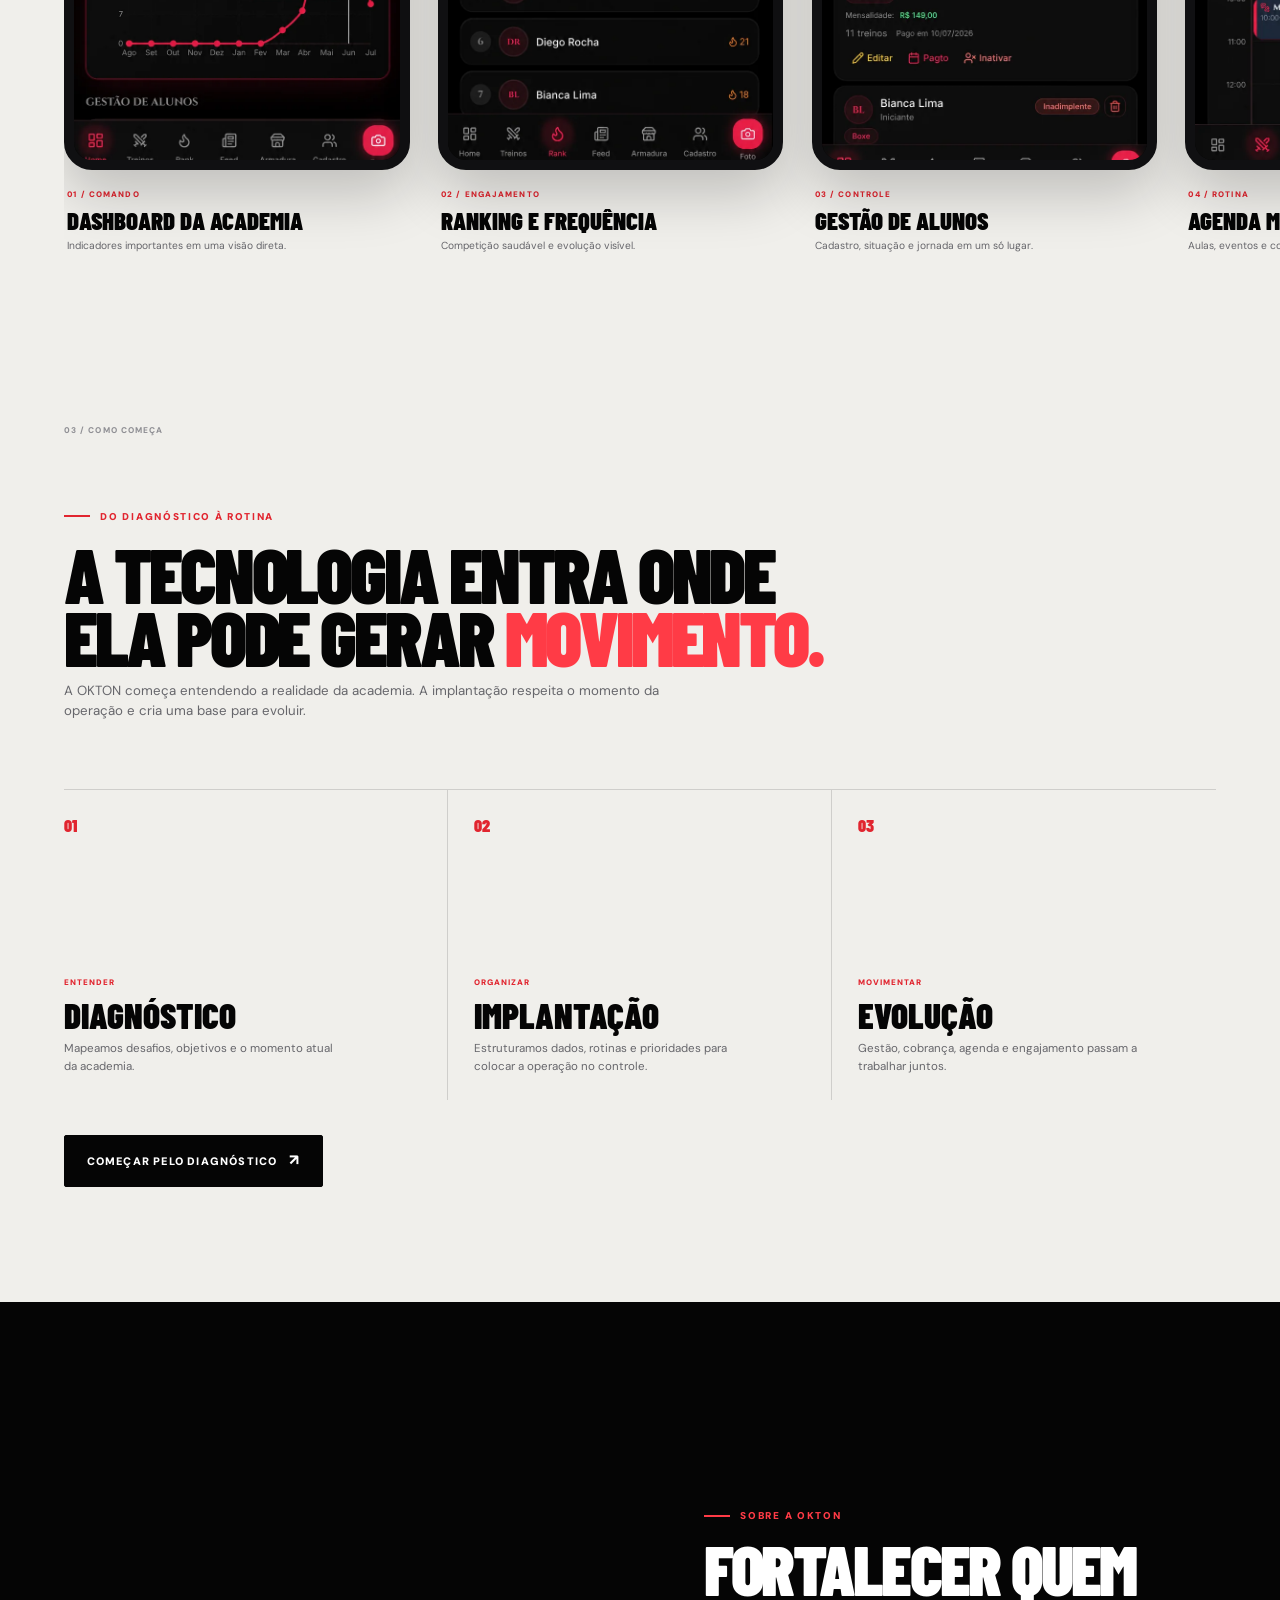
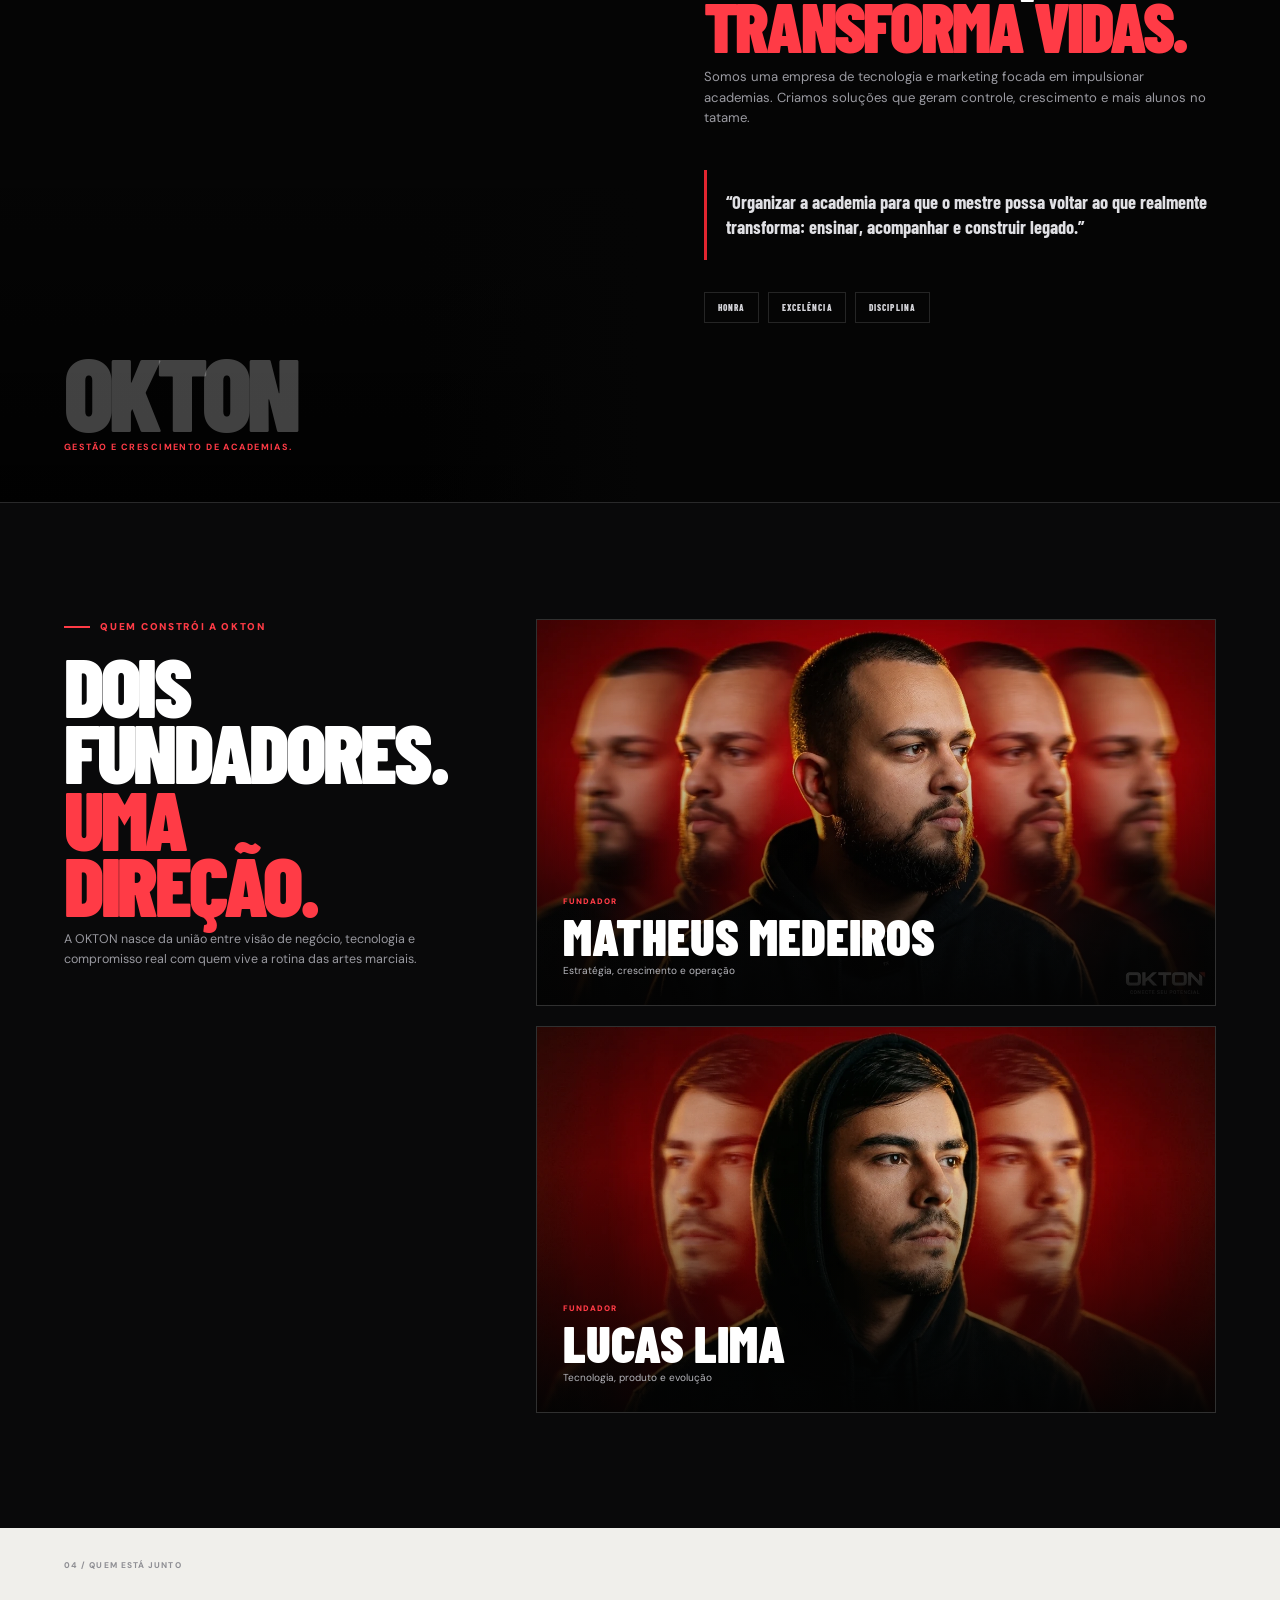
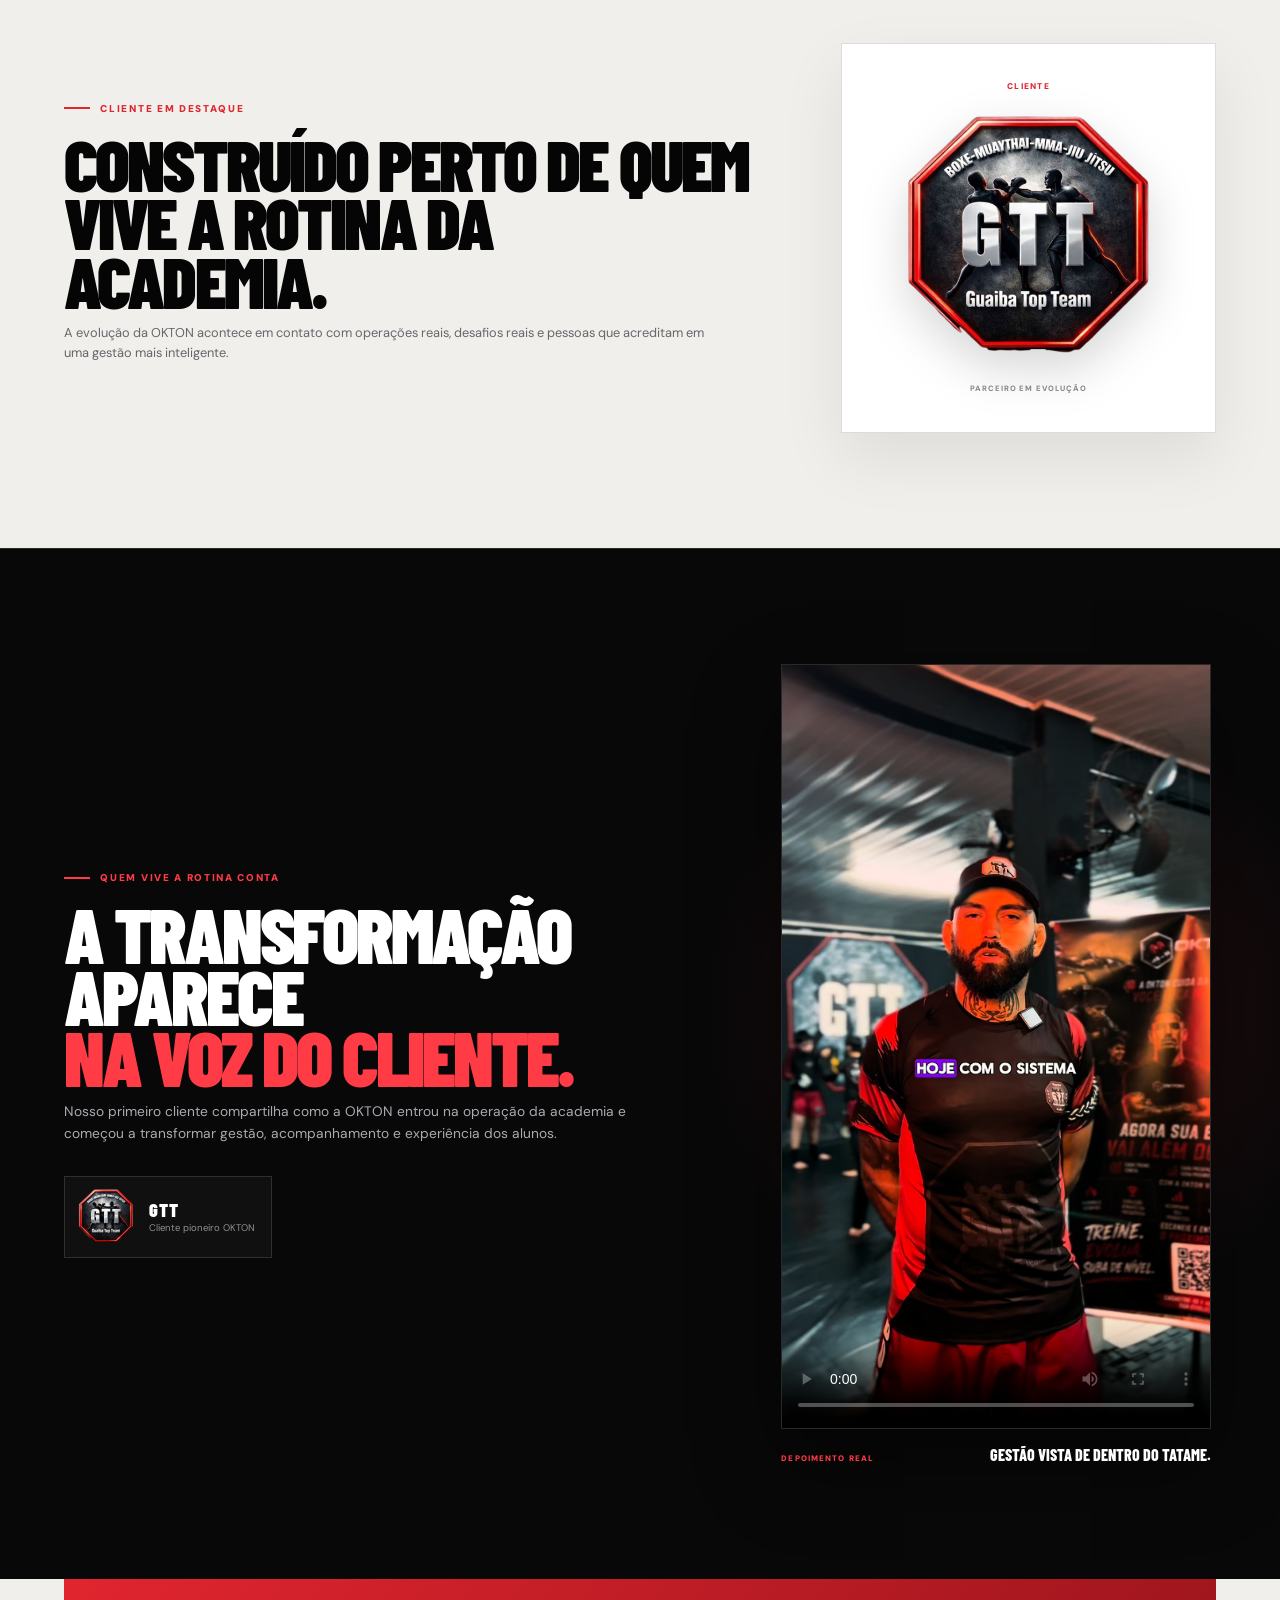
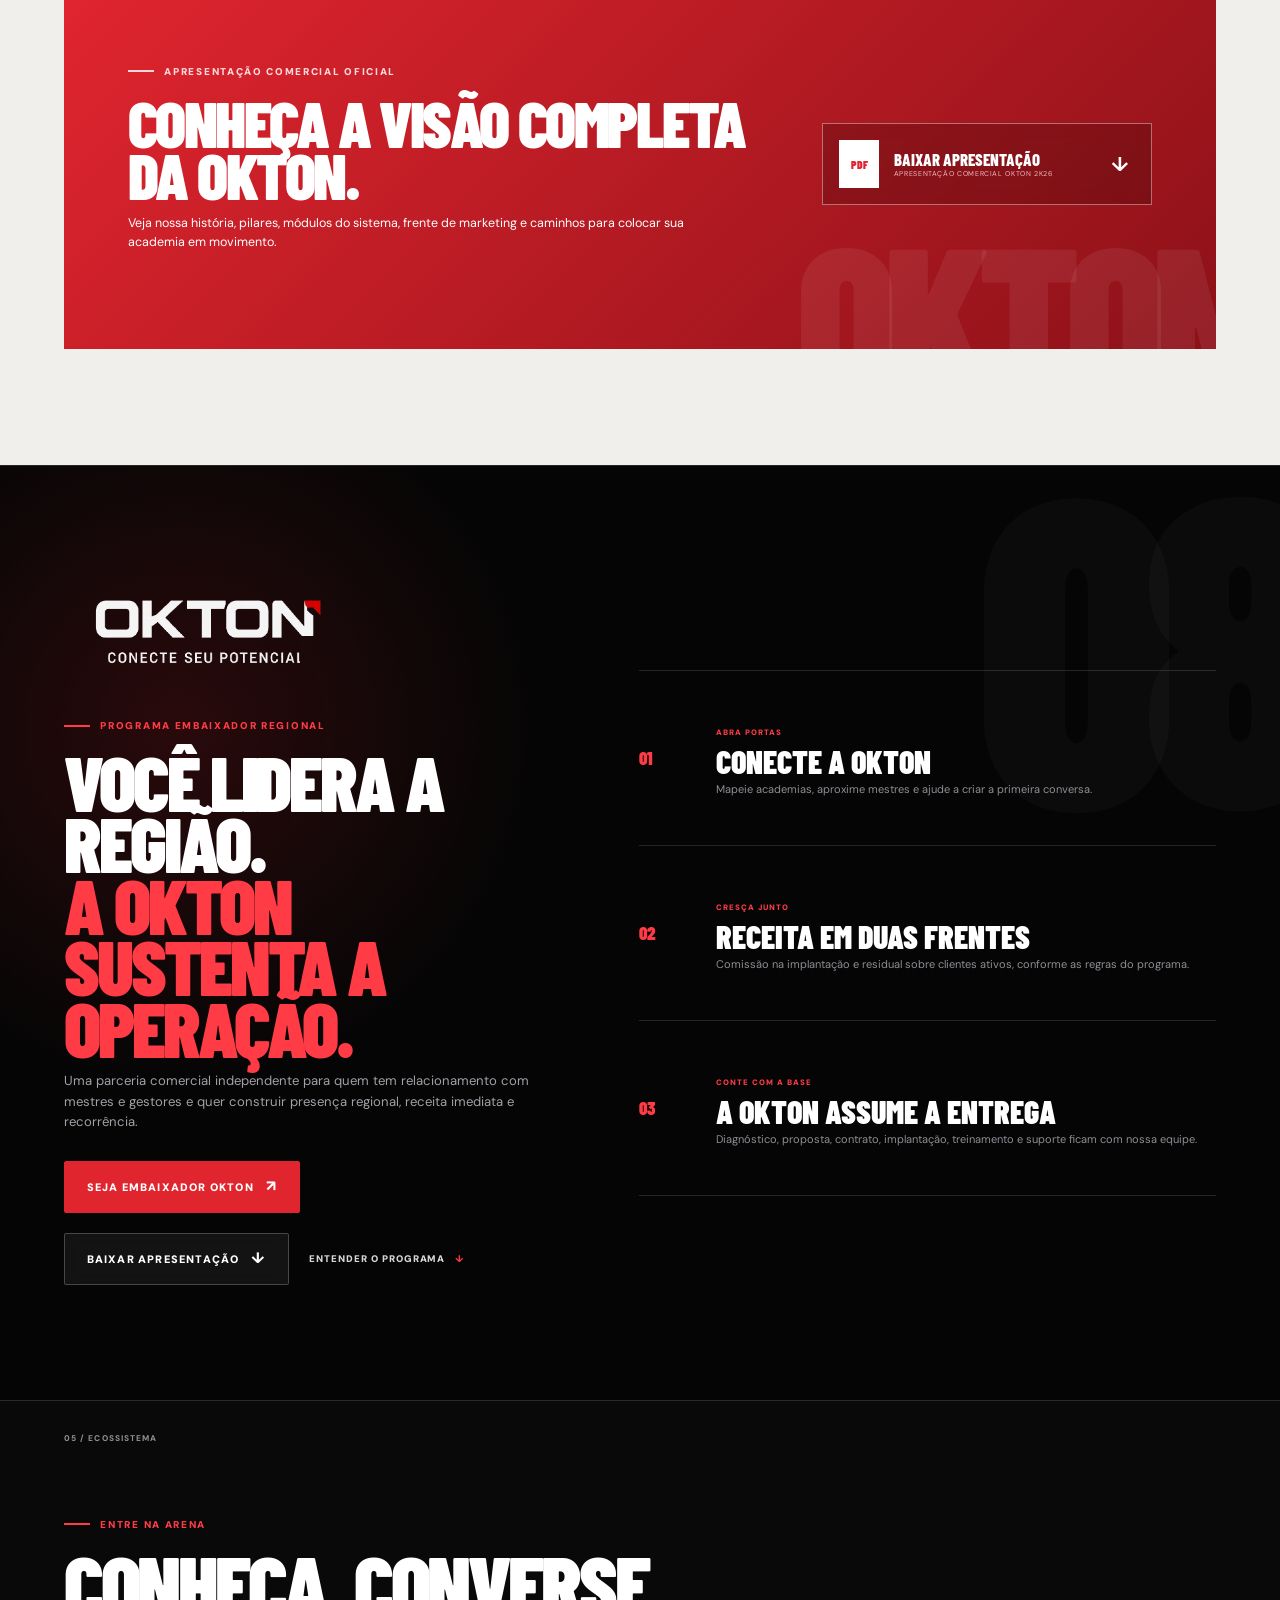
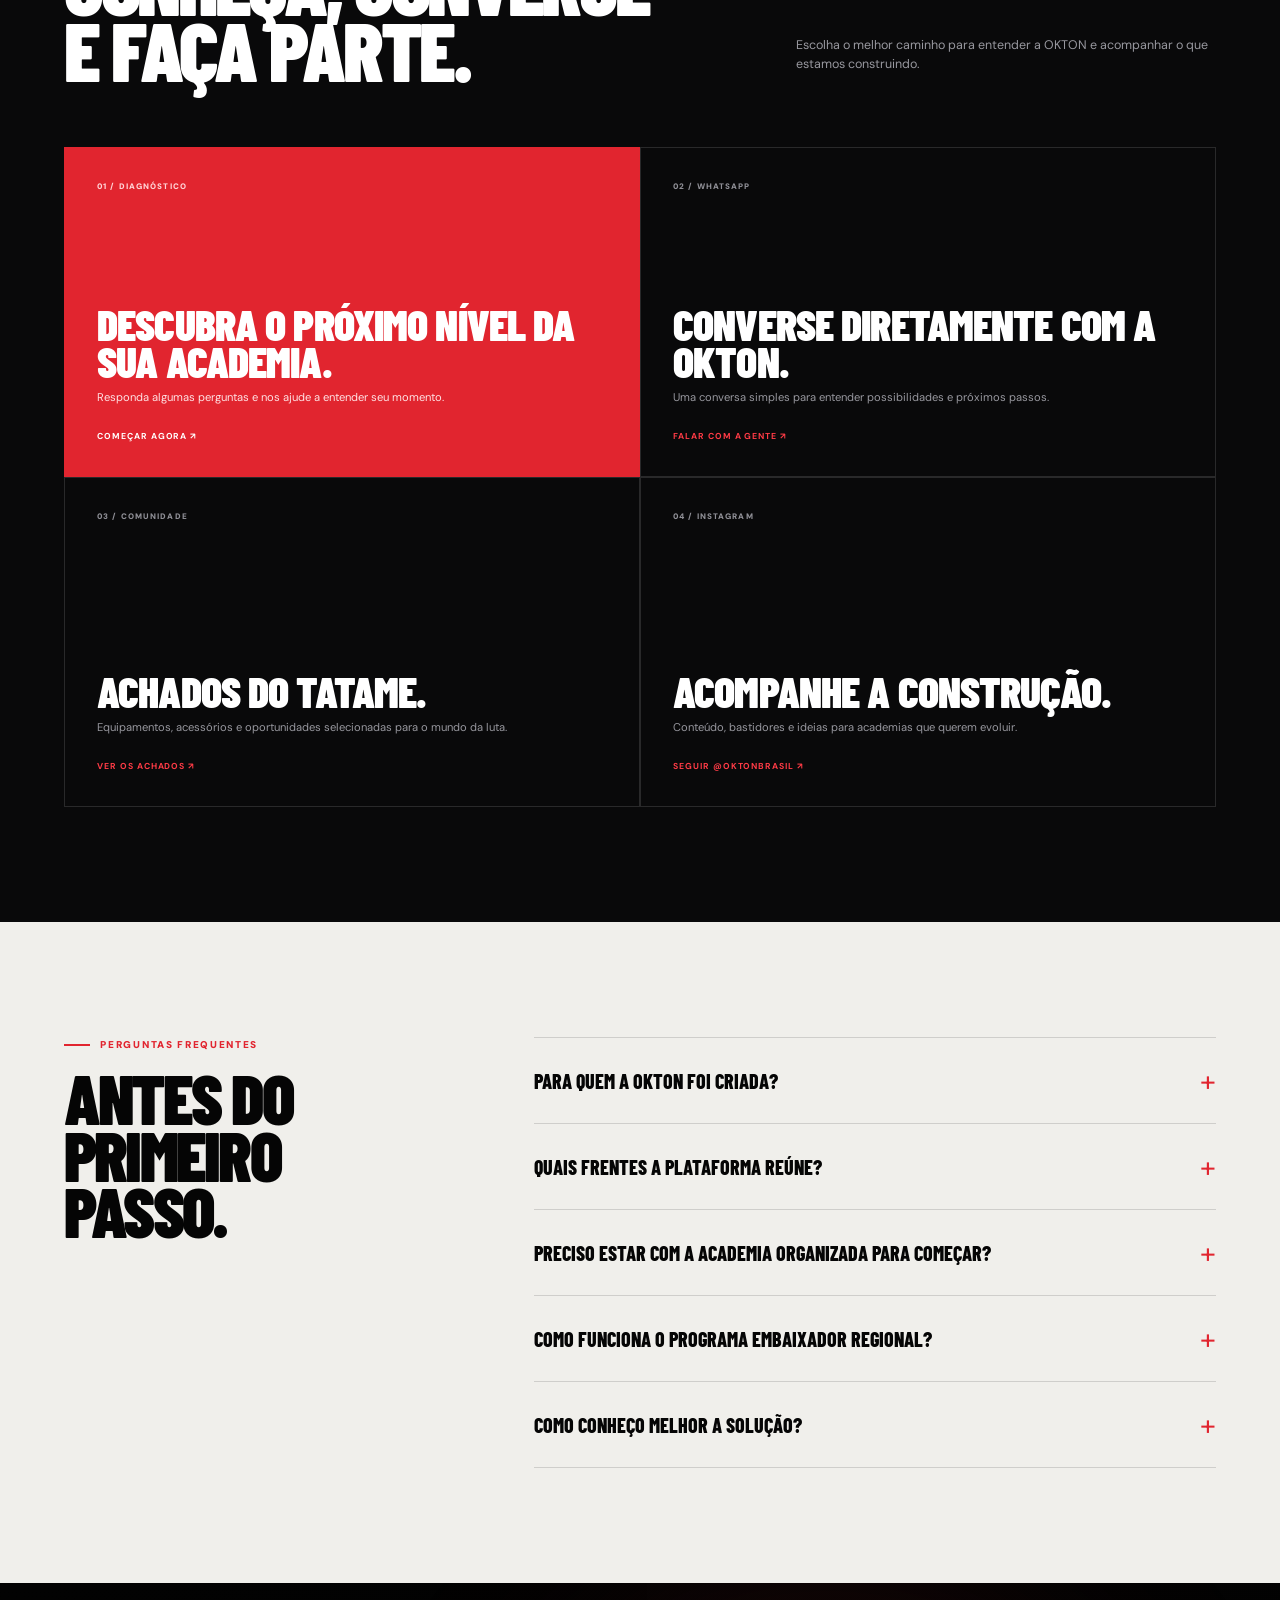
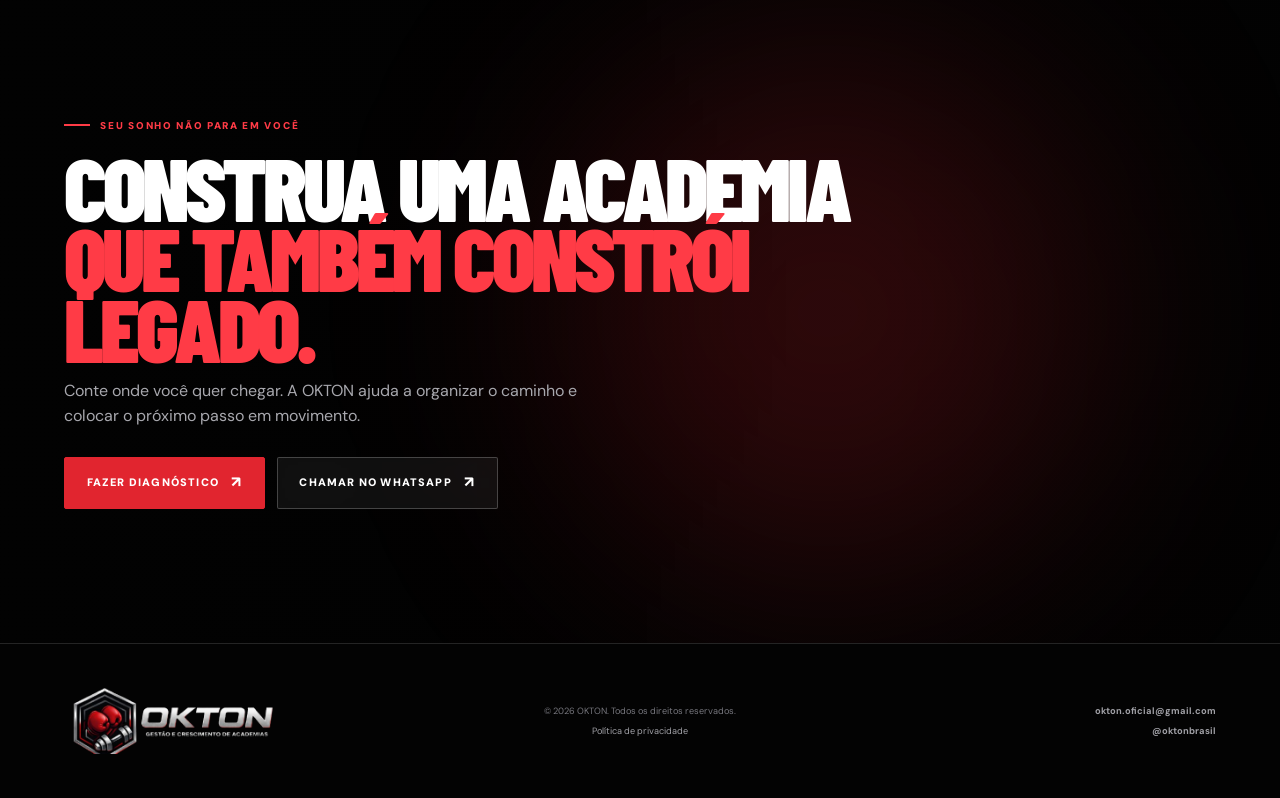
==== commit e7528508: "Adiciona visão do aluno, depoimento e identidade oficial" ====
--- a/index.html
+++ b/index.html
@@ -19,14 +19,14 @@
     <link rel="preconnect" href="https://fonts.googleapis.com" />
     <link rel="preconnect" href="https://fonts.gstatic.com" crossorigin />
     <link href="https://fonts.googleapis.com/css2?family=Barlow+Condensed:wght@600;700;800;900&family=DM+Sans:wght@400;500;600;700&display=swap" rel="stylesheet" />
-    <link rel="stylesheet" href="styles.css?v=20260715-3" />
+    <link rel="stylesheet" href="styles.css?v=20260716-1" />
   </head>
   <body>
     <a class="skip-link" href="#conteudo">Ir para o conteúdo</a>
 
     <header class="site-header" id="topo">
       <a class="brand brand-official" href="#inicio" aria-label="OKTON, início">
-        <img src="assets/brand/logo-oficial-okton.webp" alt="OKTON — Gestão e crescimento de academias" />
+        <img src="assets/brand/logo-oficial-okton-transparent.png?v=20260716-1" alt="OKTON — Gestão e crescimento de academias" />
       </a>
 
       <button class="menu-toggle" type="button" aria-expanded="false" aria-controls="menu-principal">
@@ -180,7 +180,12 @@
             <h2>Veja a OKTON<br /><em>em campo.</em></h2>
           </div>
           <div class="product-proof-copy">
-            <p>Estas telas mostram a experiência real da plataforma em um ambiente demonstrativo. Todos os nomes, números, fotos e identificadores foram substituídos para proteger a academia cliente.</p>
+            <p id="experience-description">Estas telas mostram a visão do mestre em um ambiente demonstrativo. Todos os nomes, números, fotos e identificadores foram substituídos para proteger a academia cliente.</p>
+            <div class="experience-switch" aria-label="Alternar experiência demonstrada">
+              <span class="is-active" data-view-label="mestre">Visão do mestre</span>
+              <button class="view-toggle" type="button" role="switch" aria-checked="false" aria-labelledby="view-toggle-label" data-view-toggle><i></i><span class="sr-only" id="view-toggle-label">Alternar entre visão do mestre e visão do aluno</span></button>
+              <span data-view-label="aluno">Visão do aluno</span>
+            </div>
             <div class="gallery-controls" aria-label="Navegação das telas">
               <button type="button" data-gallery="prev" aria-label="Ver tela anterior">←</button>
               <button type="button" data-gallery="next" aria-label="Ver próxima tela">→</button>
@@ -188,7 +193,7 @@
           </div>
         </div>
 
-        <div class="system-gallery reveal" tabindex="0" aria-label="Telas demonstrativas da plataforma OKTON">
+        <div class="system-gallery reveal is-active" tabindex="0" aria-label="Telas demonstrativas da visão do mestre" data-experience-gallery="mestre">
           <figure class="system-shot">
             <div class="phone-frame"><img src="assets/system/dashboard-demo.webp?v=20260715-4" alt="Dashboard demonstrativo da OKTON com indicadores de alunos, receitas e crescimento" loading="lazy" /></div>
             <figcaption><span>01 / COMANDO</span><strong>Dashboard da academia</strong><small>Indicadores importantes em uma visão direta.</small></figcaption>
@@ -204,6 +209,25 @@
           <figure class="system-shot">
             <div class="phone-frame"><img src="assets/system/agenda-demo.webp?v=20260715-4" alt="Agenda demonstrativa de treinos e eventos da academia" loading="lazy" /></div>
             <figcaption><span>04 / ROTINA</span><strong>Agenda mestra</strong><small>Aulas, eventos e combates no mesmo fluxo.</small></figcaption>
+          </figure>
+        </div>
+
+        <div class="system-gallery student-gallery" tabindex="-1" aria-hidden="true" aria-label="Telas demonstrativas da visão do aluno" data-experience-gallery="aluno">
+          <figure class="system-shot">
+            <div class="phone-frame"><img src="assets/student/home-demo.webp?v=20260716-1" alt="Visão demonstrativa do aluno com evolução por modalidade e frequência" loading="lazy" /></div>
+            <figcaption><span>01 / EVOLUÇÃO</span><strong>Minha jornada</strong><small>Treinos, níveis e horas por modalidade em uma visão motivadora.</small></figcaption>
+          </figure>
+          <figure class="system-shot">
+            <div class="phone-frame"><img src="assets/student/treinos-demo.webp?v=20260716-1" alt="Agenda demonstrativa de treinos disponíveis para o aluno" loading="lazy" /></div>
+            <figcaption><span>02 / ROTINA</span><strong>Treinos e presença</strong><small>Agenda clara para confirmar presença e manter a constância.</small></figcaption>
+          </figure>
+          <figure class="system-shot">
+            <div class="phone-frame"><img src="assets/student/ranking-aluno-demo.webp?v=20260716-1" alt="Ranking local demonstrativo da experiência do aluno" loading="lazy" /></div>
+            <figcaption><span>03 / ENGAJAMENTO</span><strong>Ranking local</strong><small>Reconhecimento da frequência e competição saudável entre atletas.</small></figcaption>
+          </figure>
+          <figure class="system-shot">
+            <div class="phone-frame"><img src="assets/student/store-demo.webp?v=20260716-1" alt="Fight Store demonstrativa com produtos da academia" loading="lazy" /></div>
+            <figcaption><span>04 / COMUNIDADE</span><strong>Fight Store</strong><small>Produtos da academia e da rede OKTON dentro da experiência do aluno.</small></figcaption>
           </figure>
         </div>
       </section>
@@ -259,7 +283,23 @@
           <h2>Construído perto de quem vive a rotina da academia.</h2>
           <p>A evolução da OKTON acontece em contato com operações reais, desafios reais e pessoas que acreditam em uma gestão mais inteligente.</p>
         </div>
-        <div class="client-mark reveal" aria-label="Cliente GTT"><span>CLIENTE</span><strong>GTT</strong><small>PARCEIRO EM EVOLUÇÃO</small></div>
+        <div class="client-mark reveal" aria-label="Cliente GTT"><span>CLIENTE</span><img src="assets/clientes/gtt.png?v=20260716-1" alt="GTT — Guaíba Top Team" loading="lazy" /><small>PARCEIRO EM EVOLUÇÃO</small></div>
+      </section>
+
+      <section class="testimonial section" id="depoimento">
+        <div class="testimonial-copy reveal">
+          <p class="eyebrow"><span></span> QUEM VIVE A ROTINA CONTA</p>
+          <h2>A transformação aparece<br /><em>na voz do cliente.</em></h2>
+          <p>Nosso primeiro cliente compartilha como a OKTON entrou na operação da academia e começou a transformar gestão, acompanhamento e experiência dos alunos.</p>
+          <div class="testimonial-client"><img src="assets/clientes/gtt.png?v=20260716-1" alt="GTT — Guaíba Top Team" /><div><strong>GTT</strong><span>Cliente pioneiro OKTON</span></div></div>
+        </div>
+        <div class="testimonial-media reveal">
+          <video controls preload="metadata" playsinline poster="assets/video/depoimento-cliente-okton-poster.png?v=20260716-1" aria-label="Depoimento em vídeo do primeiro cliente da OKTON">
+            <source src="assets/video/depoimento-cliente-okton.webm?v=20260716-1" type="video/webm" />
+            Seu navegador não consegue reproduzir este vídeo.
+          </video>
+          <div><span>DEPOIMENTO REAL</span><strong>Gestão vista de dentro do tatame.</strong></div>
+        </div>
       </section>
 
       <section class="presentation section">
@@ -333,13 +373,13 @@
     </main>
 
     <footer>
-      <a class="brand brand-official" href="#inicio" aria-label="OKTON, voltar ao início"><img src="assets/brand/logo-oficial-okton.webp" alt="OKTON — Gestão e crescimento de academias" /></a>
+      <a class="brand brand-official" href="#inicio" aria-label="OKTON, voltar ao início"><img src="assets/brand/logo-oficial-okton-transparent.png?v=20260716-1" alt="OKTON — Gestão e crescimento de academias" /></a>
       <div class="footer-center"><p>© <span id="year"></span> OKTON. Todos os direitos reservados.</p><a href="privacy.html">Política de privacidade</a></div>
       <div class="footer-links"><a href="mailto:okton.oficial@gmail.com">okton.oficial@gmail.com</a><a href="https://www.instagram.com/oktonbrasil/" target="_blank" rel="noopener noreferrer">@oktonbrasil</a></div>
     </footer>
 
     <a class="whatsapp-float" href="https://wa.me/5551995645315?text=Ol%C3%A1%21%20Conheci%20a%20OKTON%20pelo%20site%20e%20quero%20entender%20como%20a%20plataforma%20pode%20ajudar%20minha%20academia.%20Podemos%20conversar%3F" target="_blank" rel="noopener noreferrer" aria-label="Falar com a OKTON pelo WhatsApp" data-track="whatsapp-flutuante"><span>WA</span><b>FALAR COM A OKTON</b></a>
 
-    <script src="script.js?v=20260715-3"></script>
+    <script src="script.js?v=20260716-1"></script>
   </body>
 </html>
--- a/styles.css
+++ b/styles.css
@@ -200,8 +200,32 @@
 .client-copy > p:not(.eyebrow) { max-width: 640px; color: var(--dark-muted); font-size: .8rem; }
 .client-mark { min-height: 340px; padding: 2.3rem; display: flex; flex-direction: column; justify-content: center; align-items: center; border: 1px solid var(--dark-line); background: var(--white); box-shadow: 0 25px 60px rgba(0,0,0,.08); }
 .client-mark > span { color: var(--red); font-size: .52rem; font-weight: 900; letter-spacing: .15em; }
-.client-mark strong { margin: .7rem 0; color: var(--black); font: 900 clamp(6rem, 10vw, 10rem)/.72 var(--display); letter-spacing: -.08em; }
+.client-mark img { width: min(285px, 86%); margin: 1rem 0; filter: drop-shadow(0 18px 24px rgba(0,0,0,.16)); }
 .client-mark small { color: #8b8b90; font-size: .48rem; font-weight: 800; letter-spacing: .12em; }
+
+.testimonial {
+  display: grid;
+  grid-template-columns: 1fr .72fr;
+  align-items: center;
+  gap: clamp(3rem, 8vw, 9rem);
+  overflow: hidden;
+  border-top: 1px solid var(--line);
+  background: radial-gradient(circle at 80% 45%, rgba(225,37,47,.16), transparent 28%), #080809;
+}
+.testimonial-copy { max-width: 780px; }
+.testimonial h2 { margin: 0; font: 900 clamp(3.7rem, 6vw, 6.5rem)/.8 var(--display); letter-spacing: -.04em; text-transform: uppercase; }
+.testimonial h2 em { color: var(--red-bright); font-style: normal; }
+.testimonial-copy > p:not(.eyebrow) { max-width: 620px; color: #aaaab1; font-size: .86rem; }
+.testimonial-client { width: fit-content; margin-top: 2rem; padding: .7rem 1rem .7rem .75rem; display: flex; align-items: center; gap: .9rem; border: 1px solid var(--line); background: rgba(255,255,255,.03); }
+.testimonial-client img { width: 58px; height: 58px; object-fit: contain; }
+.testimonial-client strong, .testimonial-client span { display: block; }
+.testimonial-client strong { font: 900 1.15rem var(--display); letter-spacing: .04em; }
+.testimonial-client span { color: #8f8f96; font-size: .6rem; }
+.testimonial-media { width: min(430px, 100%); justify-self: center; }
+.testimonial-media video { width: 100%; aspect-ratio: 9 / 16; display: block; border: 1px solid rgba(255,255,255,.16); background: #000; object-fit: cover; box-shadow: 0 35px 80px rgba(0,0,0,.48); }
+.testimonial-media > div { padding: 1rem 0 0; display: flex; justify-content: space-between; gap: 1rem; align-items: baseline; }
+.testimonial-media span { color: var(--red-bright); font-size: .5rem; font-weight: 900; letter-spacing: .14em; }
+.testimonial-media strong { font: 800 1rem var(--display); text-transform: uppercase; }
 
 .presentation { background: var(--paper); padding-top: 0; color: var(--black); }
 .presentation-card { position: relative; overflow: hidden; min-height: 370px; padding: clamp(2rem, 5vw, 5rem); display: grid; grid-template-columns: 1fr auto; align-items: center; gap: 4rem; background: linear-gradient(135deg, var(--red), var(--red-dark)); color: var(--white); }
@@ -442,6 +466,14 @@
   color: var(--dark-muted);
   font-size: .8rem;
 }
+.experience-switch { margin-top: 1.35rem; display: flex; align-items: center; gap: .65rem; color: #97979d; font: 900 .62rem var(--display); letter-spacing: .1em; text-transform: uppercase; }
+.experience-switch > span { transition: color .2s; }
+.experience-switch > span.is-active { color: var(--black); }
+.view-toggle { position: relative; width: 58px; height: 30px; padding: 3px; border: 2px solid #77777e; border-radius: 5px; background: transparent; cursor: pointer; transition: border-color .2s, background .2s; }
+.view-toggle i { display: block; width: 20px; height: 20px; border-radius: 2px; background: var(--black); transition: transform .25s ease, background .2s; }
+.view-toggle.is-student { border-color: var(--red); background: rgba(225,37,47,.08); }
+.view-toggle.is-student i { background: var(--red); transform: translateX(26px); }
+.view-toggle:focus-visible { outline: 3px solid rgba(225,37,47,.28); outline-offset: 3px; }
 .gallery-controls { display: flex; gap: .5rem; margin-top: 1.5rem; }
 .gallery-controls button {
   width: 48px;
@@ -466,6 +498,7 @@
   scrollbar-color: var(--red) rgba(0,0,0,.08);
   scrollbar-width: thin;
 }
+.system-gallery:not(.is-active) { display: none; }
 .system-gallery:focus-visible { outline: 2px solid var(--red); outline-offset: 8px; }
 .system-shot {
   flex: 0 0 clamp(290px, 27vw, 390px);
@@ -601,6 +634,7 @@
   .founder-card, .founder-card img { min-height: 340px; }
   .ambassadors { grid-template-columns: 1fr; }
   .ambassador-copy { max-width: 920px; }
+  .testimonial { grid-template-columns: 1fr .7fr; gap: 3rem; }
 }
 
 @media (max-width: 820px) {
@@ -615,6 +649,9 @@
   .founder-showcase { grid-template-columns: 1fr; }
   .founder-card, .founder-card img { min-height: 390px; }
   .ambassador-mark { top: 4rem; }
+  .testimonial { grid-template-columns: 1fr; }
+  .testimonial-copy { max-width: 760px; }
+  .testimonial-media { width: min(390px, 100%); }
 }
 
 @media (max-width: 520px) {
@@ -622,7 +659,8 @@
   .brand-official img { width: 156px; height: 156px; top: -52px; }
   .hero-signature { width: 125px; }
   .capability-band { width: calc(100% + var(--page)); }
-  .product-proof h2, .team-section h2, .ambassadors h2 { font-size: 3.45rem; }
+  .product-proof h2, .team-section h2, .ambassadors h2, .testimonial h2 { font-size: 3.45rem; }
+  .experience-switch { width: 100%; justify-content: space-between; gap: .45rem; font-size: .56rem; }
   .system-shot { flex-basis: min(292px, 84vw); }
   .phone-frame { height: 590px; border-width: 7px; border-radius: 22px; }
   .gallery-controls button { width: 44px; height: 44px; }
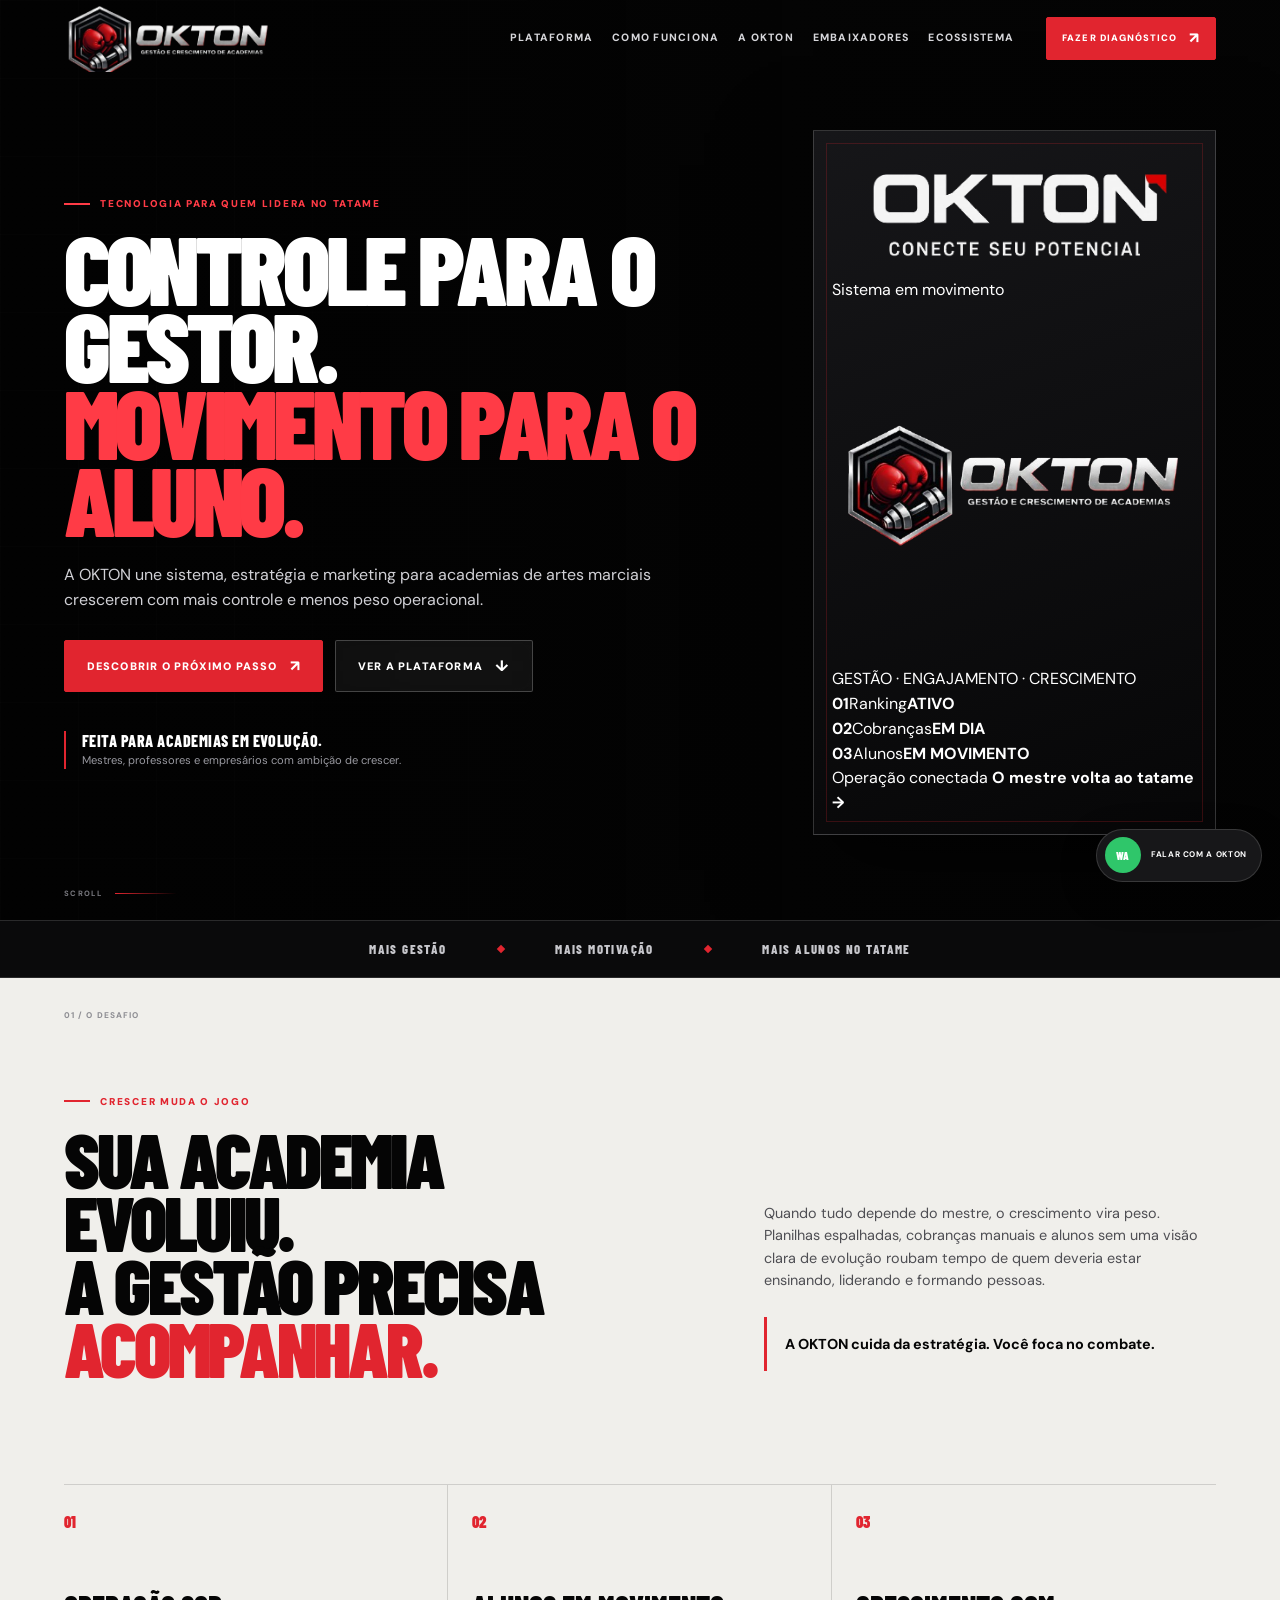
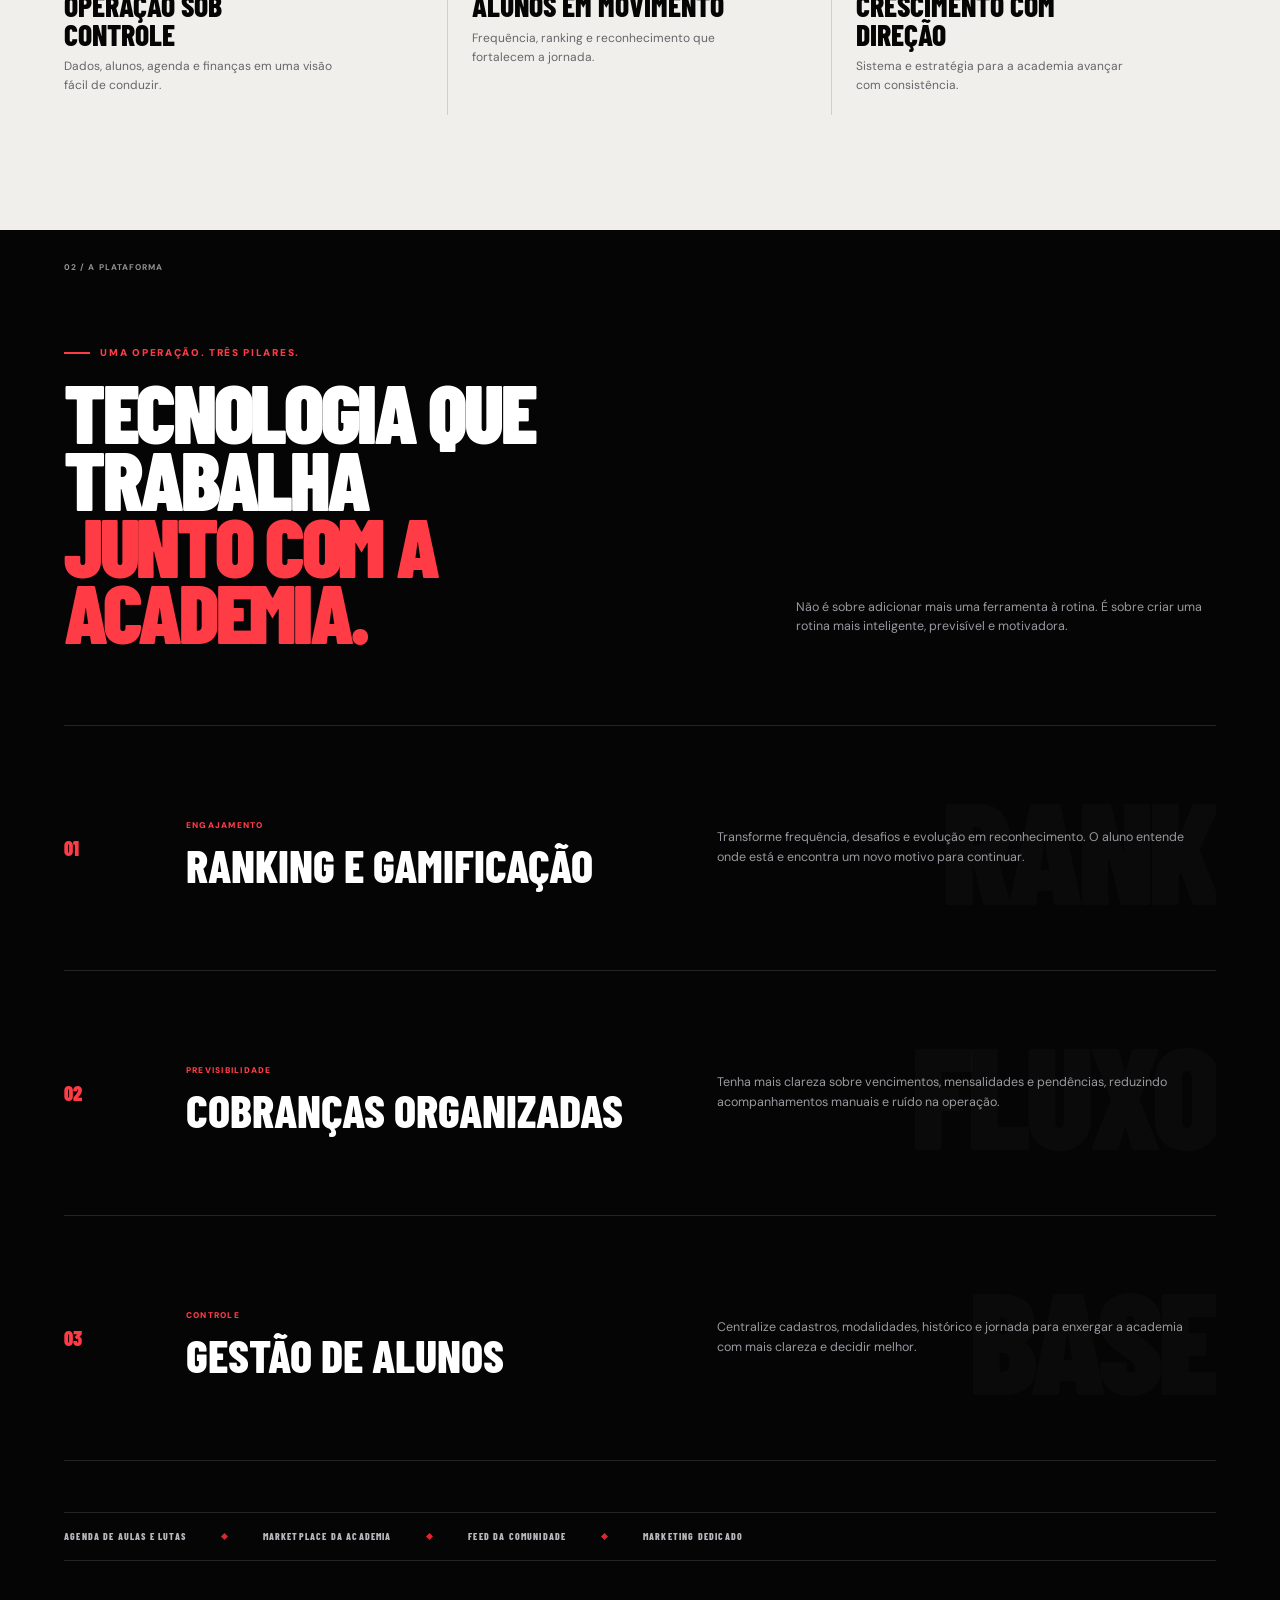
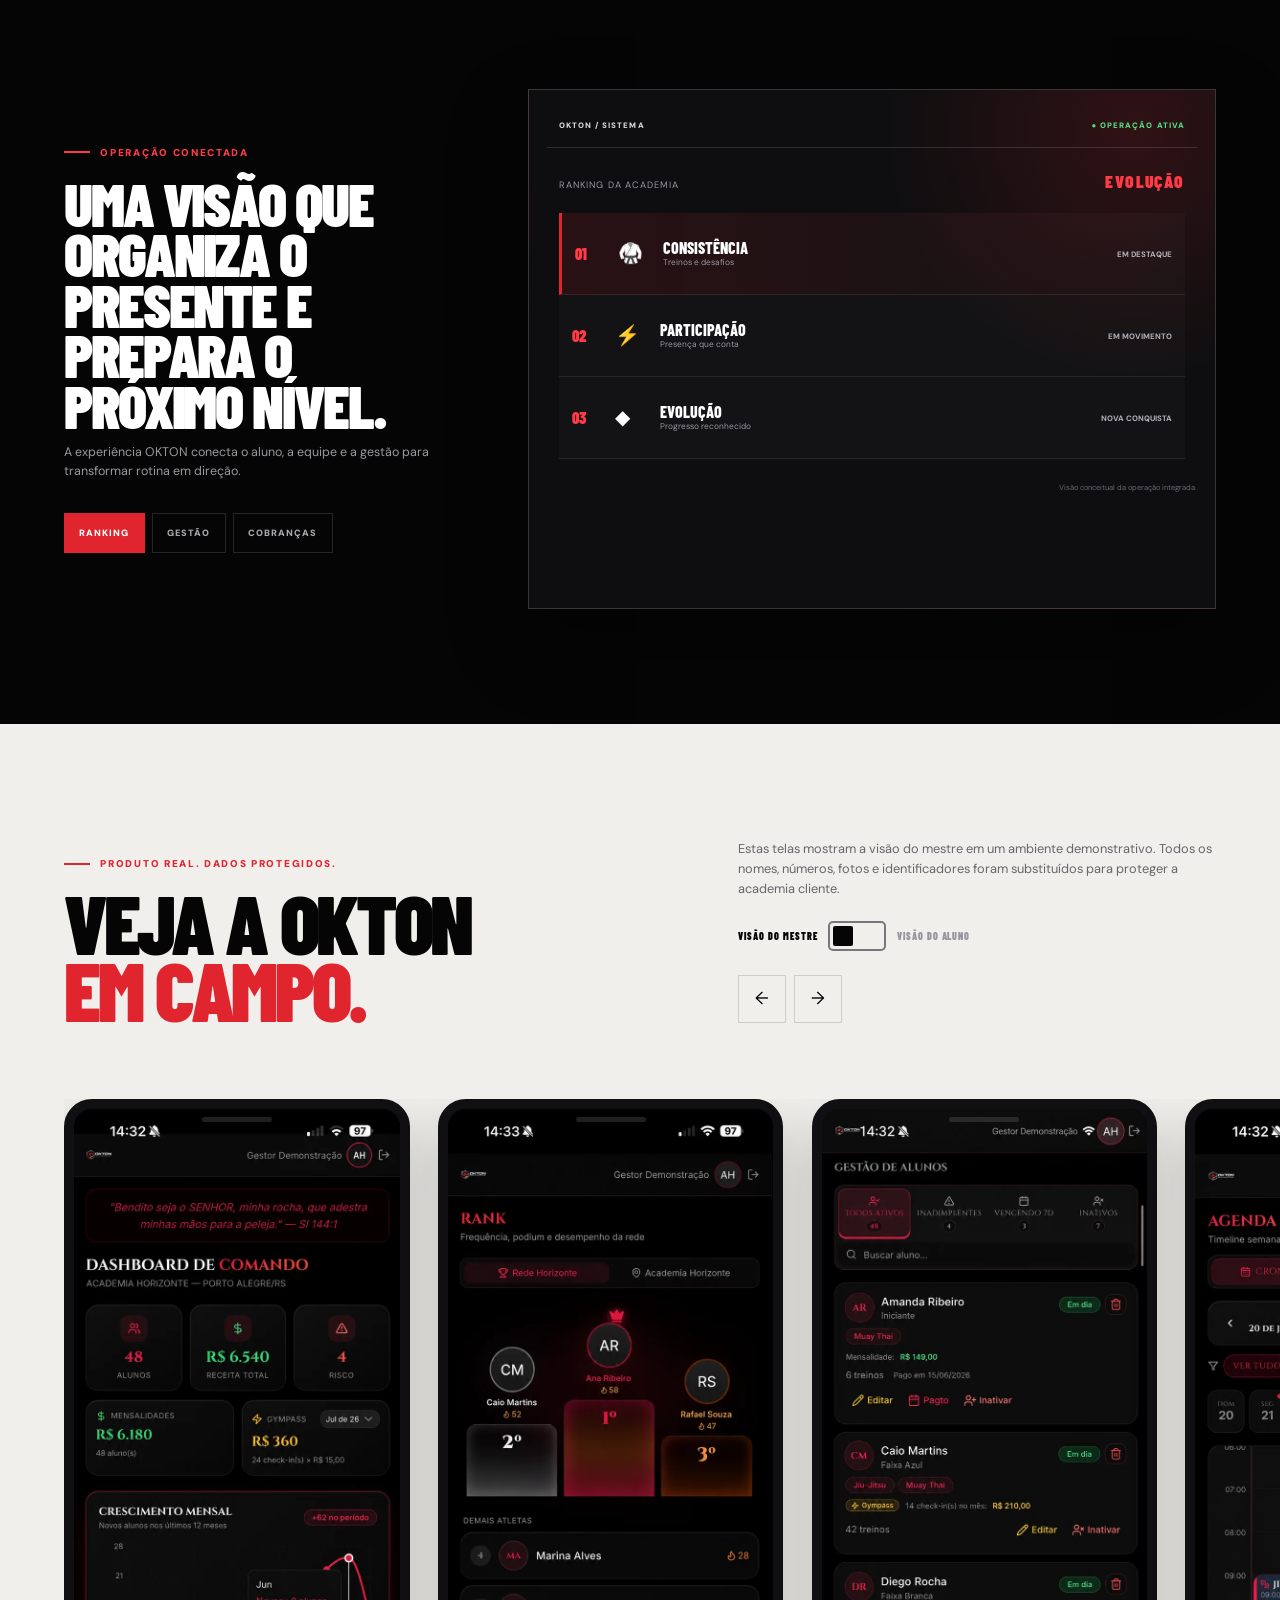
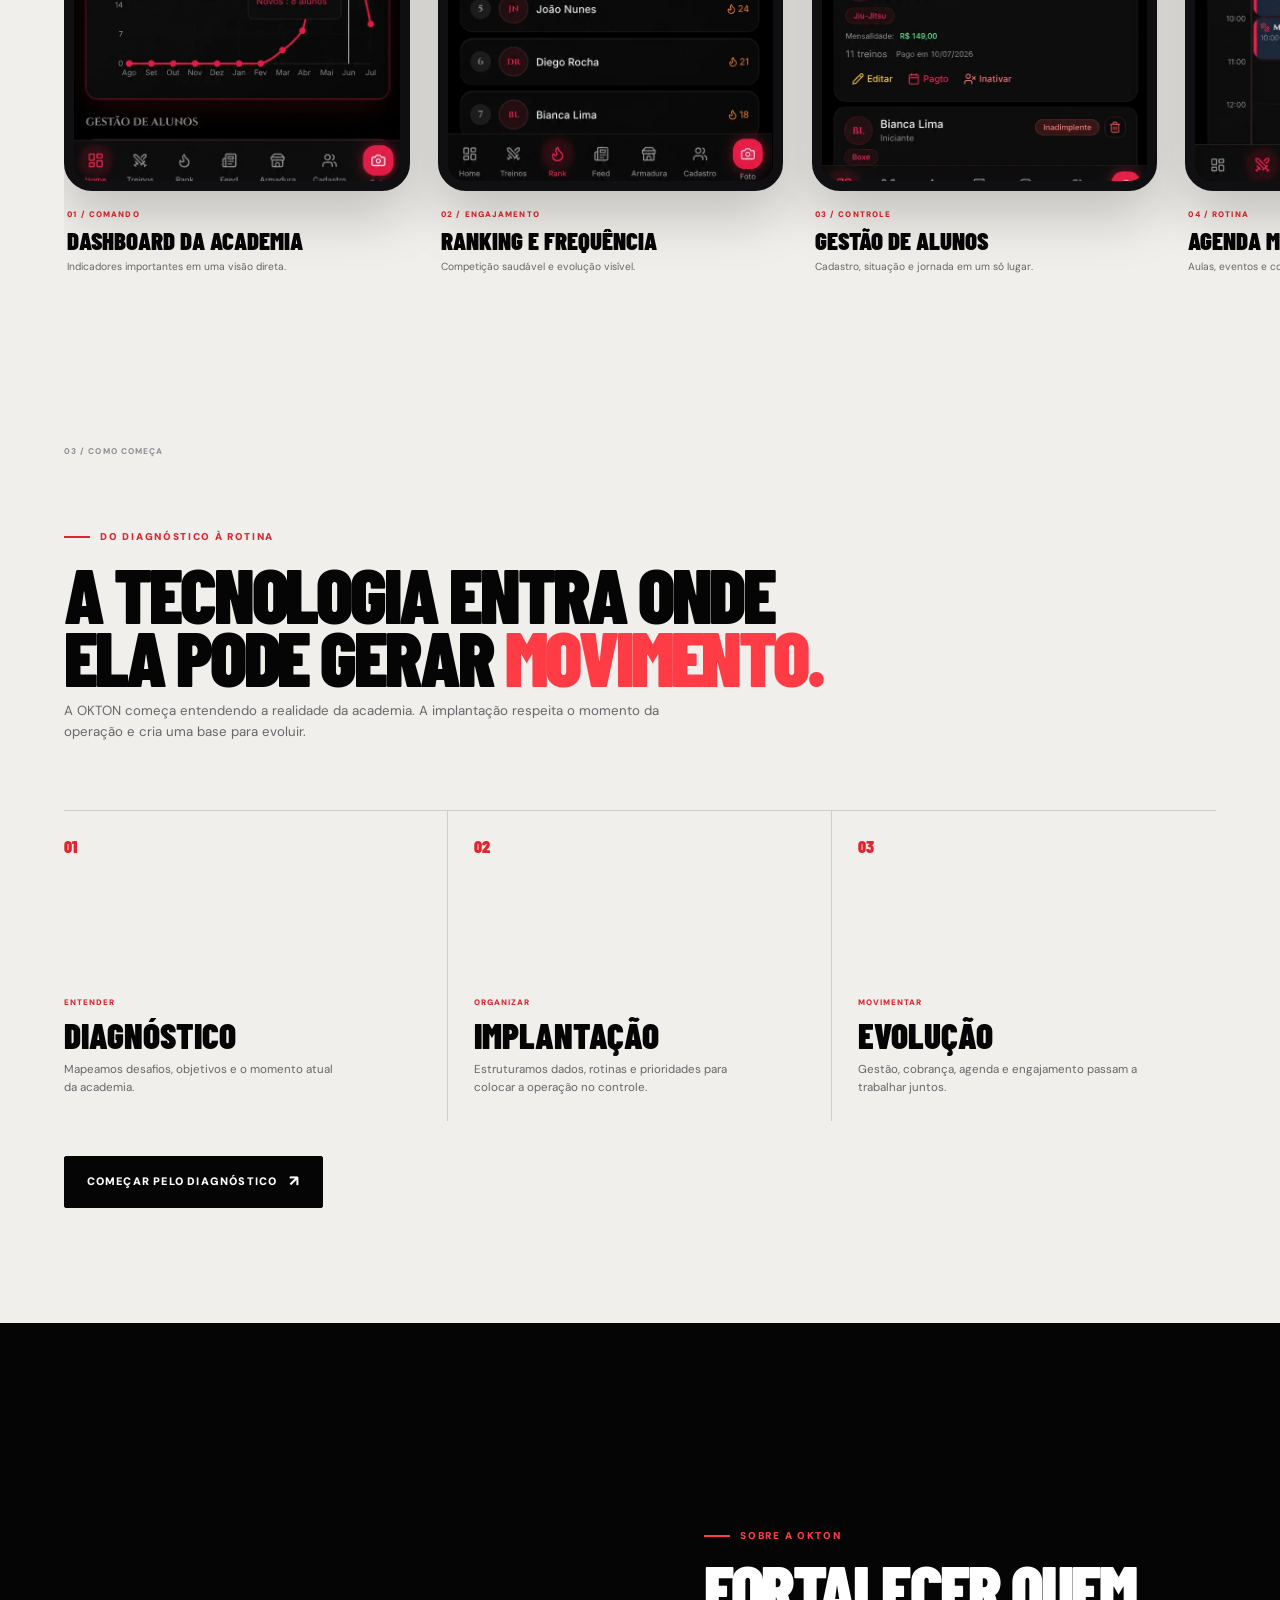
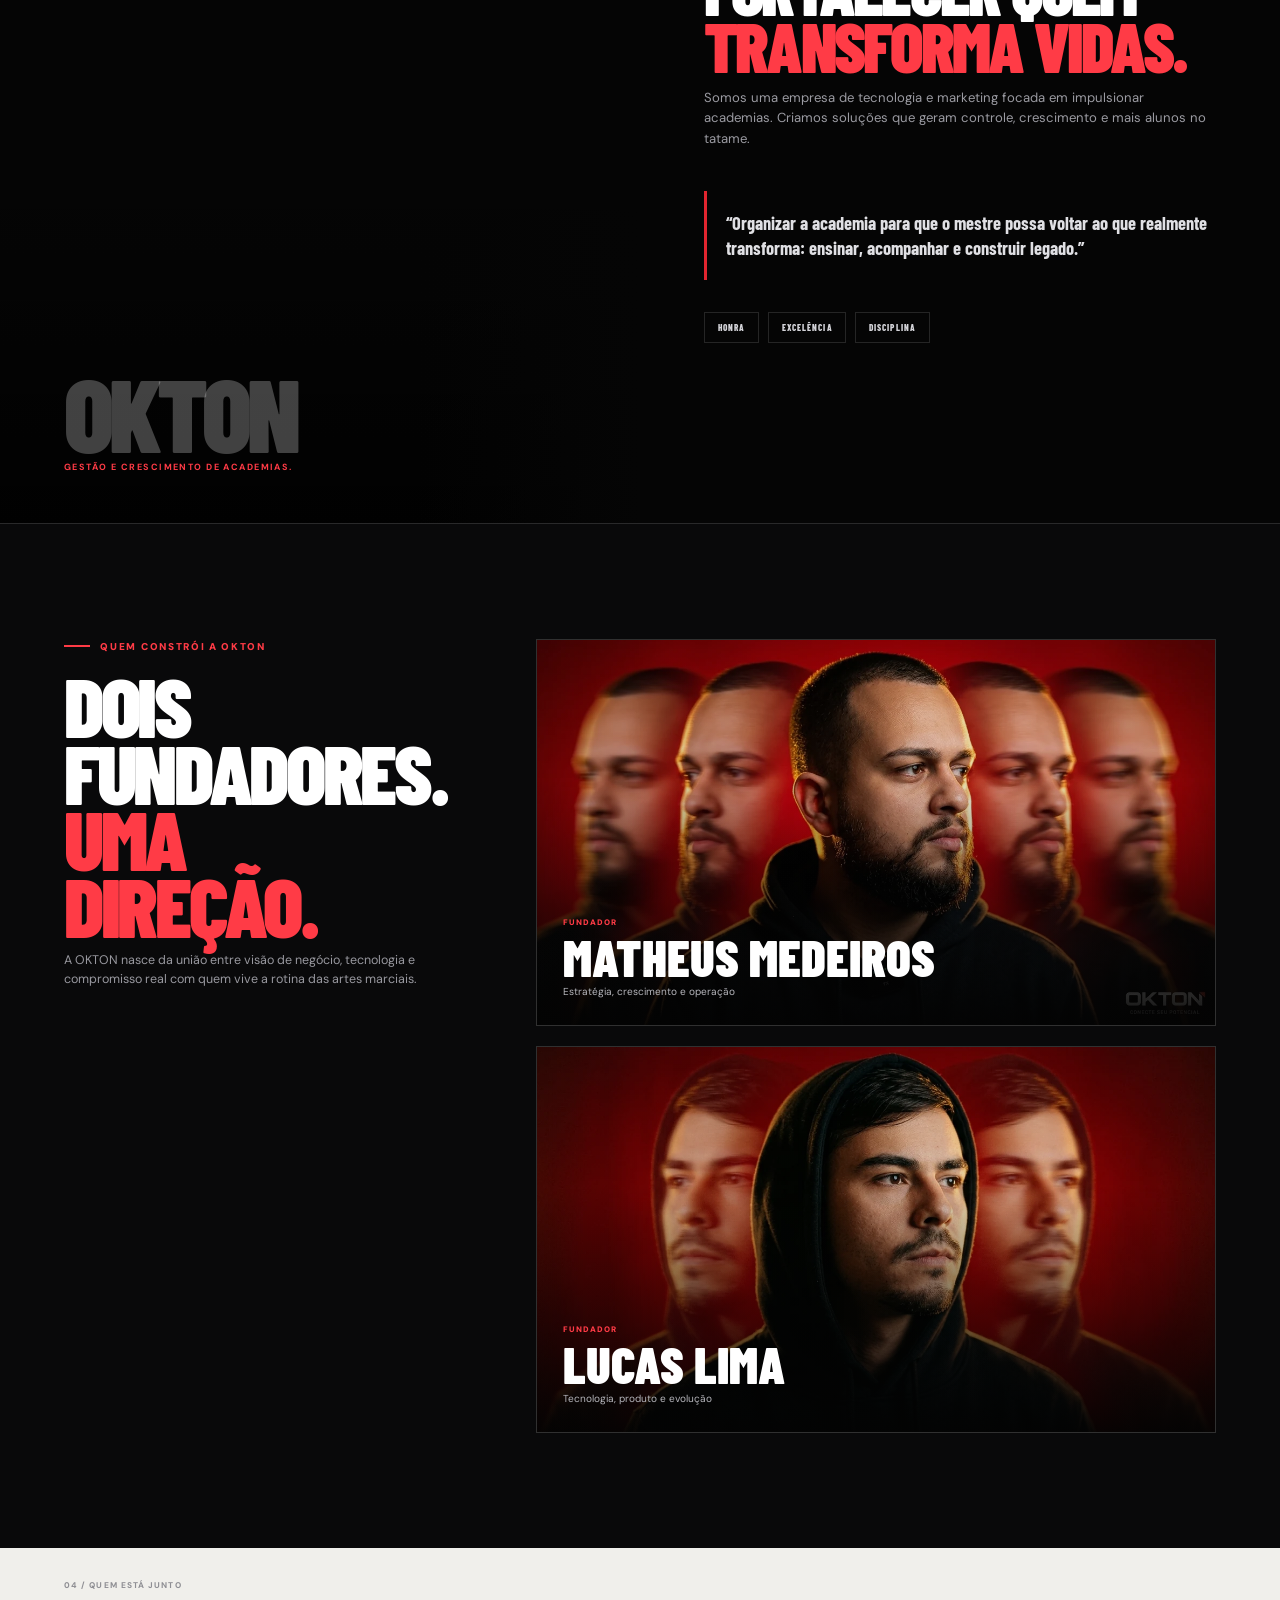
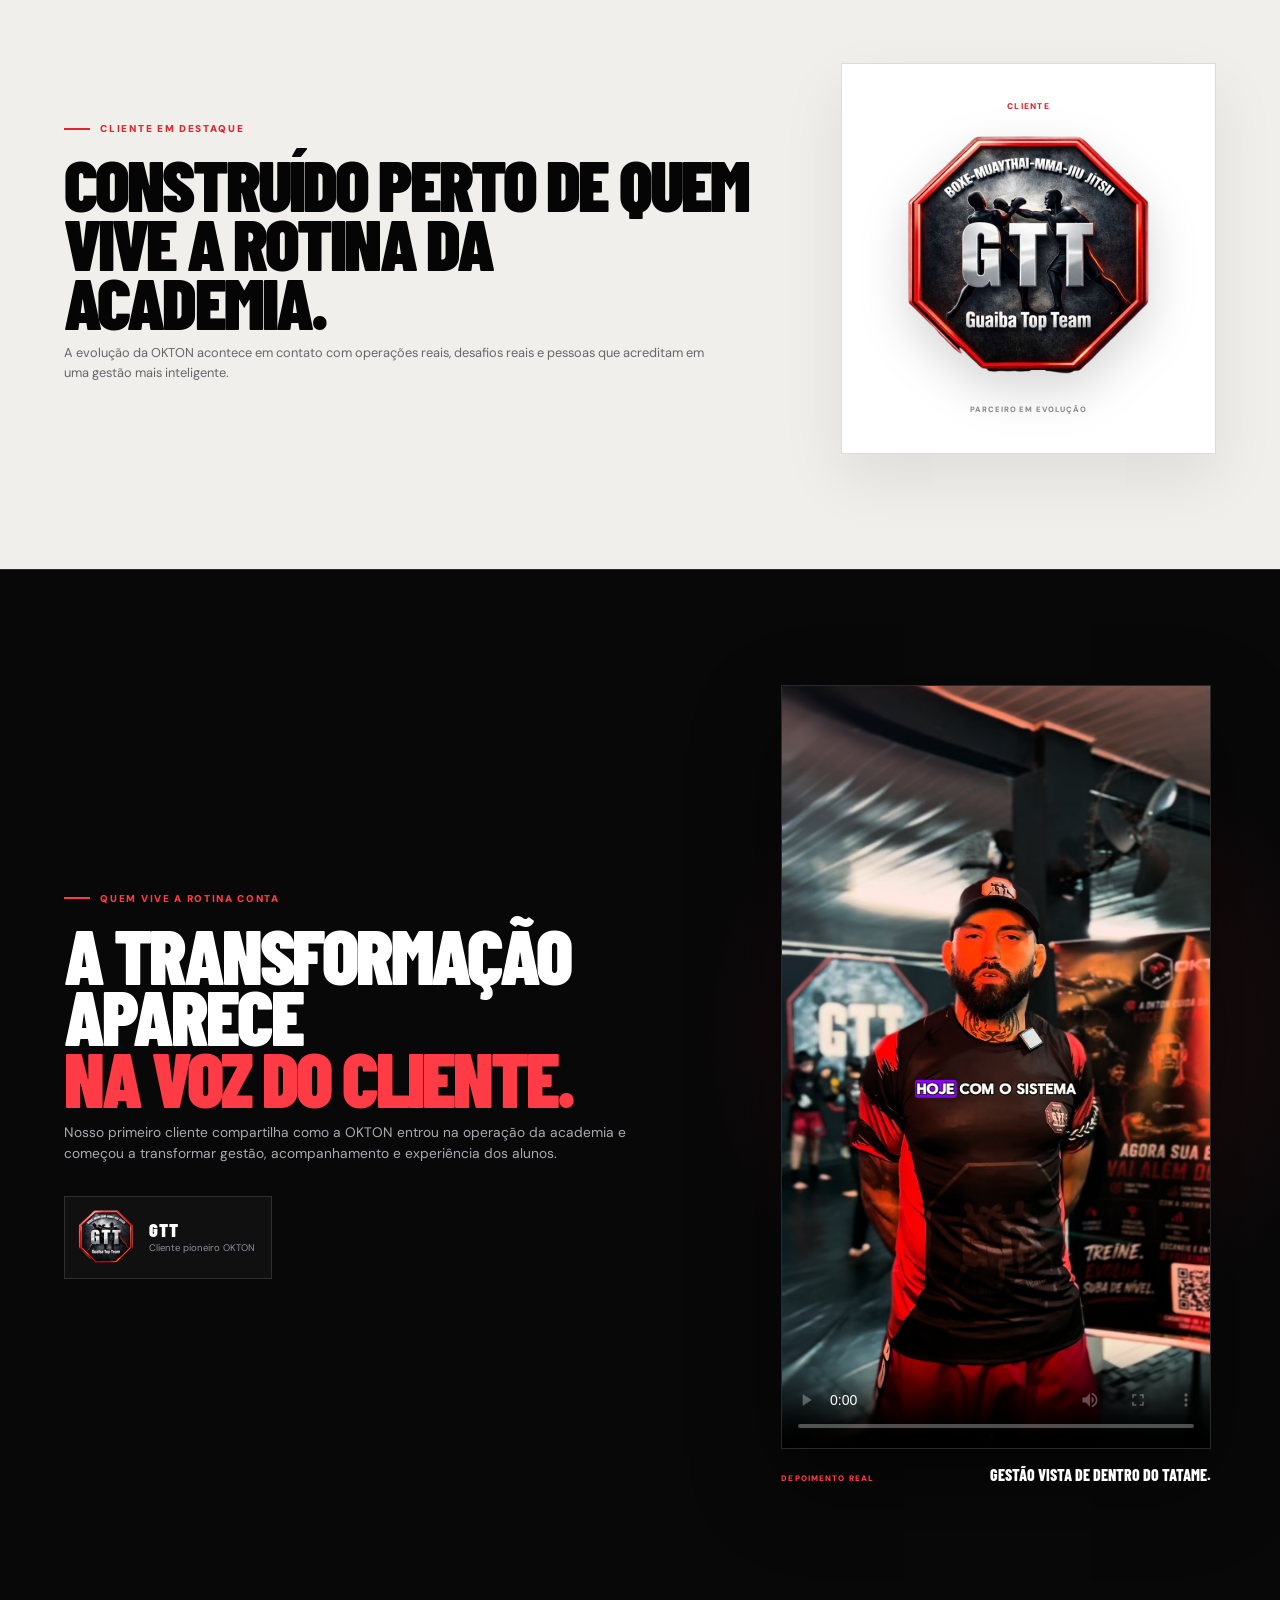
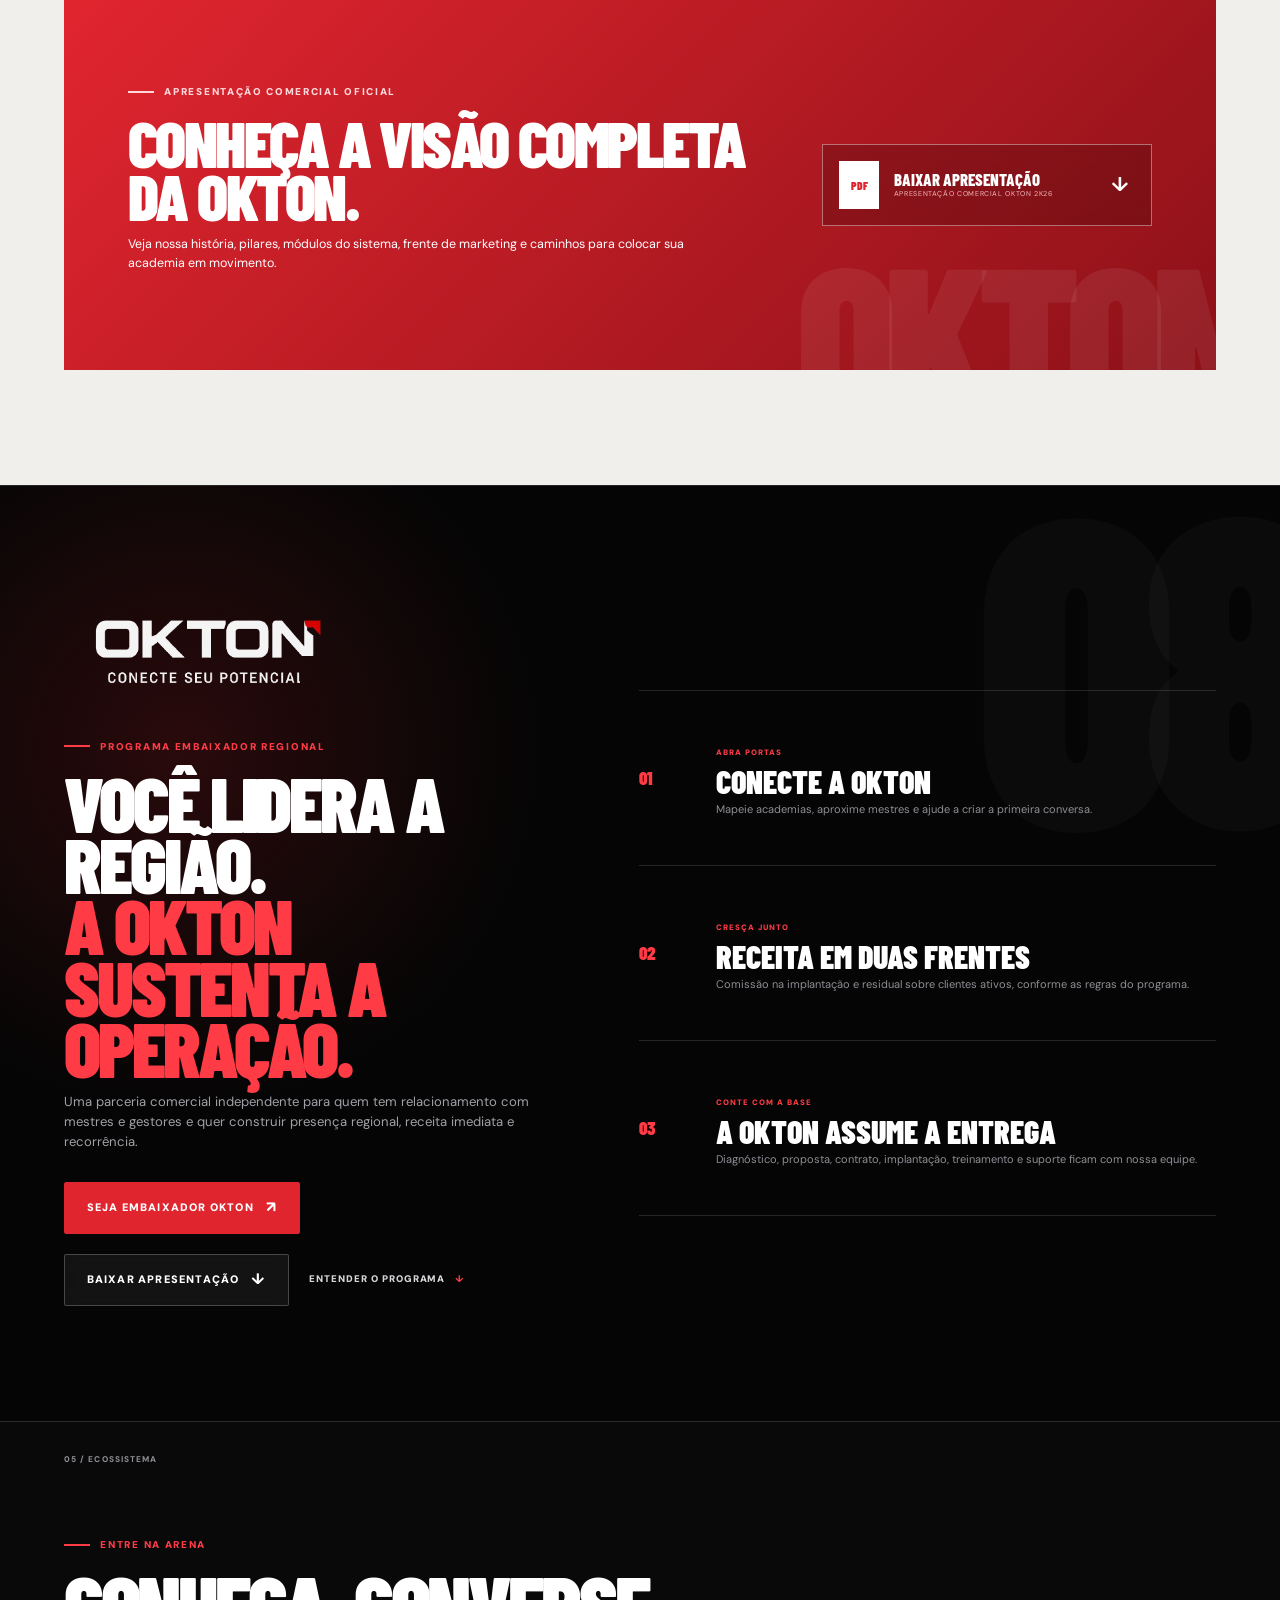
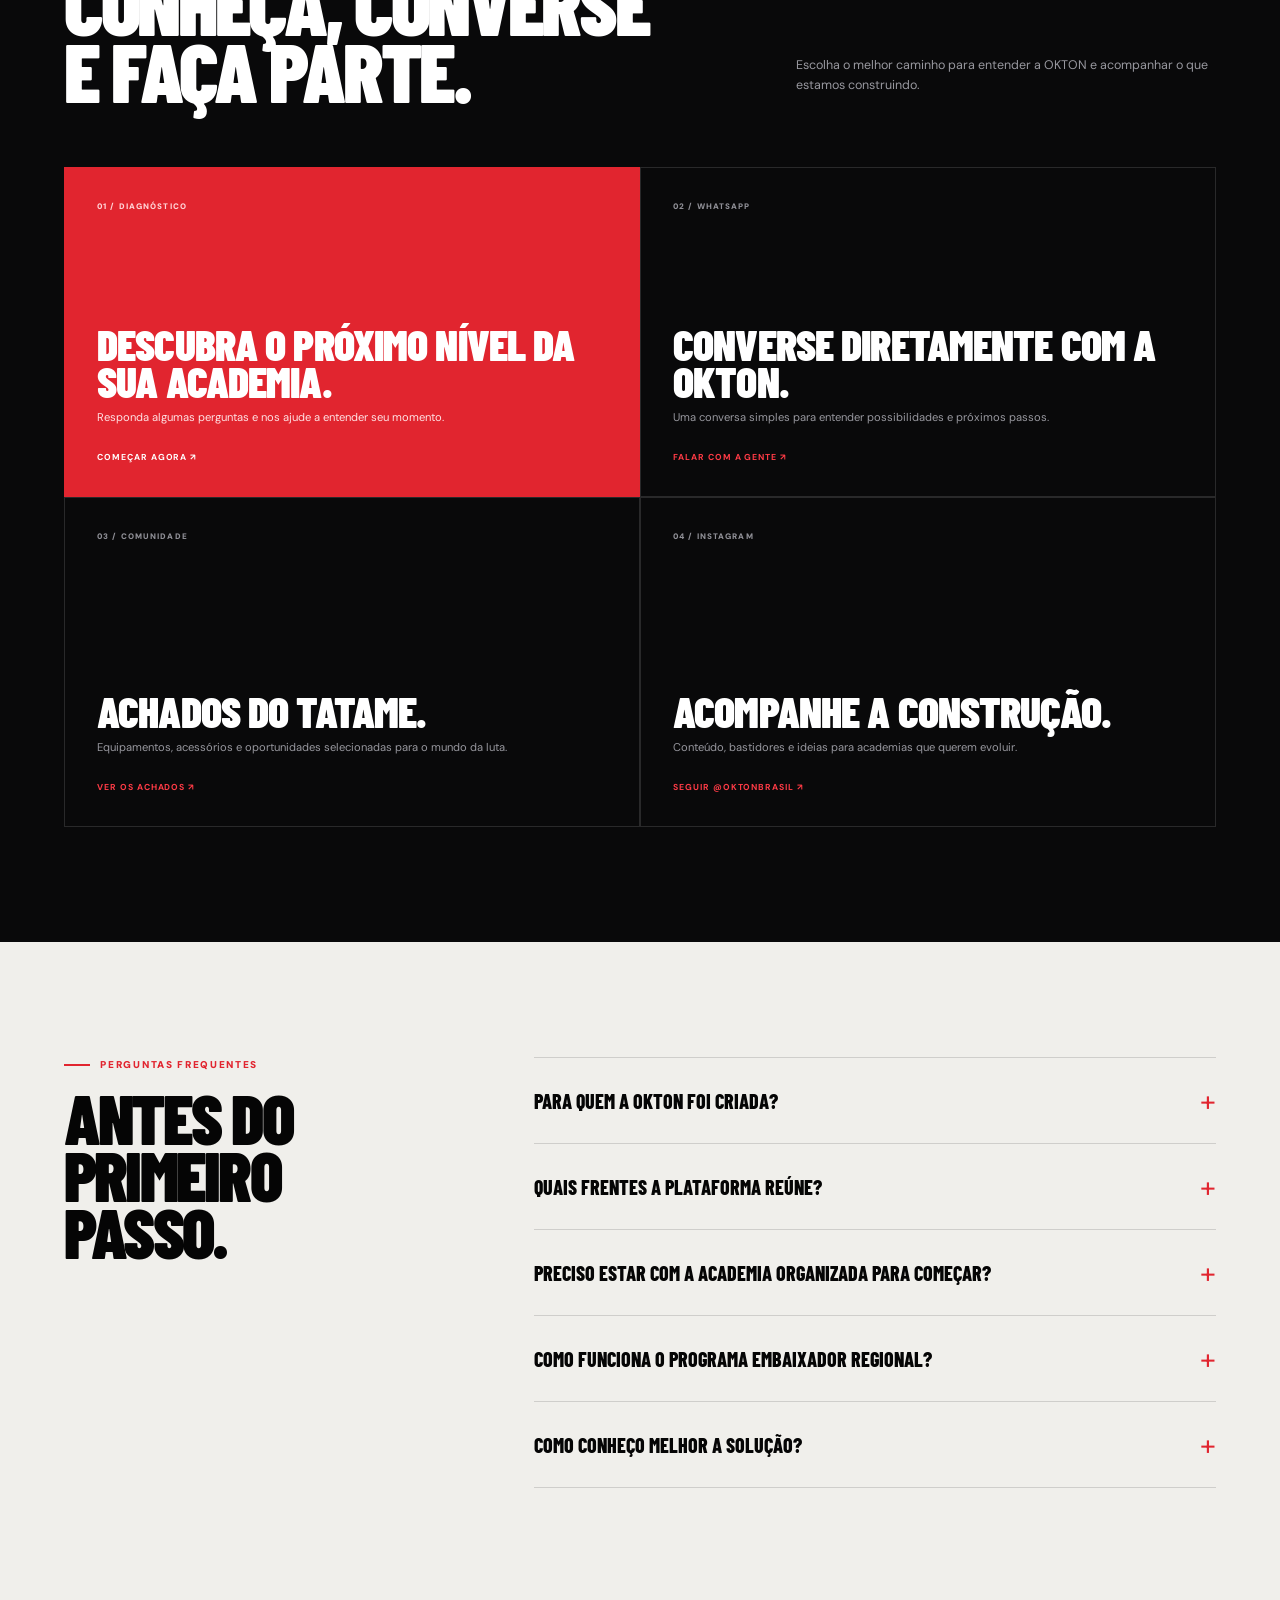
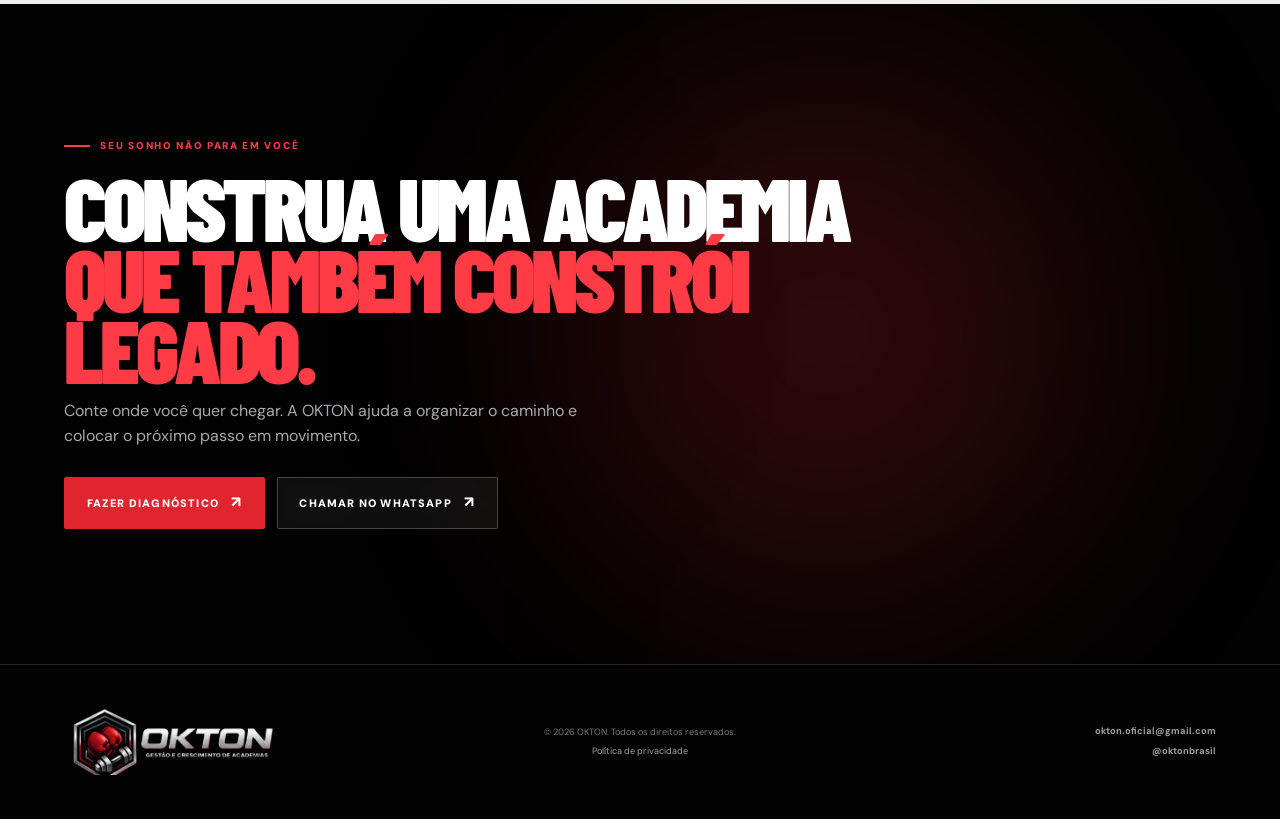
==== commit 77a29525: "Publica núcleo animado e revisão mobile da OKTON" ====
--- a/index.html
+++ b/index.html
@@ -19,7 +19,7 @@
     <link rel="preconnect" href="https://fonts.googleapis.com" />
     <link rel="preconnect" href="https://fonts.gstatic.com" crossorigin />
     <link href="https://fonts.googleapis.com/css2?family=Barlow+Condensed:wght@600;700;800;900&family=DM+Sans:wght@400;500;600;700&display=swap" rel="stylesheet" />
-    <link rel="stylesheet" href="styles.css?v=20260716-1" />
+    <link rel="stylesheet" href="styles.css?v=20260728-1" />
   </head>
   <body>
     <a class="skip-link" href="#conteudo">Ir para o conteúdo</a>
@@ -62,20 +62,47 @@
           </div>
         </div>
 
-        <div class="hero-system reveal" aria-label="Visão integrada da plataforma OKTON">
-          <img class="hero-signature" src="assets/brand/okton-conecte-seu-potencial.png?v=20260715-4" alt="OKTON — Conecte seu potencial" />
-          <div class="system-head">
-            <span class="system-logo">OK</span>
-            <div><strong>Academia em movimento</strong><small>Visão integrada da operação</small></div>
-            <i></i>
-          </div>
-          <div class="system-status">
-            <span><b>01</b> Ranking ativo</span>
-            <span><b>02</b> Cobranças organizadas</span>
-            <span><b>03</b> Alunos acompanhados</span>
-          </div>
-          <div class="system-radar" aria-hidden="true"><span></span><span></span><span></span><b>OKTON</b></div>
-          <div class="system-footer"><span>Operação conectada</span><strong>O mestre volta ao tatame →</strong></div>
+        <div class="hero-system reveal" id="nucleo-okton" aria-label="Núcleo de operação conectado da plataforma OKTON">
+          <div class="hero-visual-topbar">
+            <img src="assets/brand/okton-conecte-seu-potencial.png?v=20260715-4" alt="OKTON — Conecte seu potencial" />
+            <span><i></i> Sistema em movimento</span>
+          </div>
+
+          <div class="okton-core-stage" data-hero-motion aria-hidden="true">
+            <div class="core-grid"></div>
+            <div class="core-beam"></div>
+            <div class="core-orbit core-orbit-one"><i></i><i></i></div>
+            <div class="core-orbit core-orbit-two"><i></i><i></i><i></i></div>
+            <div class="core-orbit core-orbit-three"><i></i></div>
+            <div class="core-scan"></div>
+
+            <div class="core-center">
+              <div class="core-center-glow"></div>
+              <div class="core-brand">
+                <img src="assets/brand/logo-oficial-okton-transparent.png?v=20260715-4" alt="" />
+              </div>
+              <span>GESTÃO · ENGAJAMENTO · CRESCIMENTO</span>
+            </div>
+
+            <div class="core-module module-ranking">
+              <b>01</b><span>Ranking</span><strong>ATIVO</strong>
+            </div>
+            <div class="core-module module-financeiro">
+              <b>02</b><span>Cobranças</span><strong>EM DIA</strong>
+            </div>
+            <div class="core-module module-alunos">
+              <b>03</b><span>Alunos</span><strong>EM MOVIMENTO</strong>
+            </div>
+
+            <div class="core-particle particle-one"></div>
+            <div class="core-particle particle-two"></div>
+            <div class="core-particle particle-three"></div>
+          </div>
+
+          <div class="hero-visual-footer">
+            <span><i></i> Operação conectada</span>
+            <strong>O mestre volta ao tatame <b>→</b></strong>
+          </div>
         </div>
 
         <a class="scroll-cue" href="#manifesto" aria-label="Continuar a navegação"><span>SCROLL</span><i></i></a>
@@ -380,6 +407,7 @@
 
     <a class="whatsapp-float" href="https://wa.me/5551995645315?text=Ol%C3%A1%21%20Conheci%20a%20OKTON%20pelo%20site%20e%20quero%20entender%20como%20a%20plataforma%20pode%20ajudar%20minha%20academia.%20Podemos%20conversar%3F" target="_blank" rel="noopener noreferrer" aria-label="Falar com a OKTON pelo WhatsApp" data-track="whatsapp-flutuante"><span>WA</span><b>FALAR COM A OKTON</b></a>
 
-    <script src="script.js?v=20260716-1"></script>
+    <script src="script.js?v=20260728-1"></script>
   </body>
 </html>
+
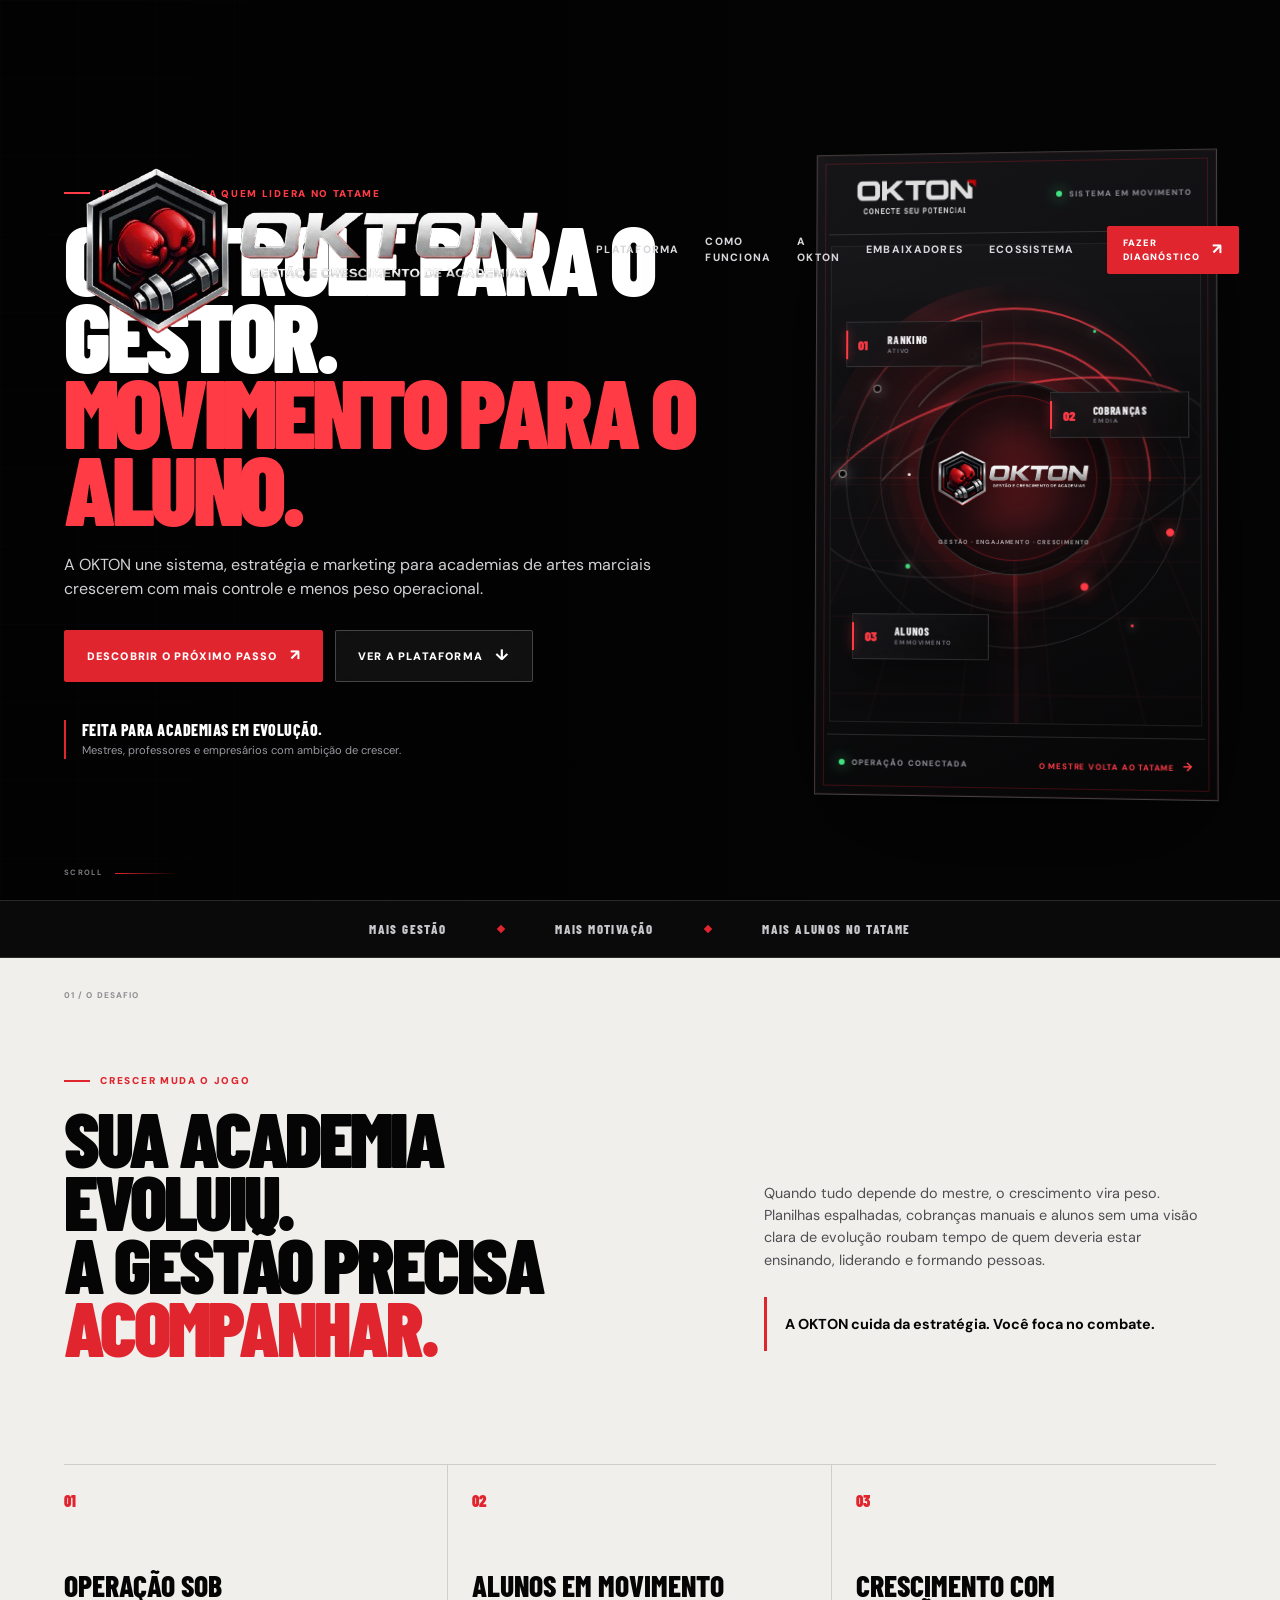
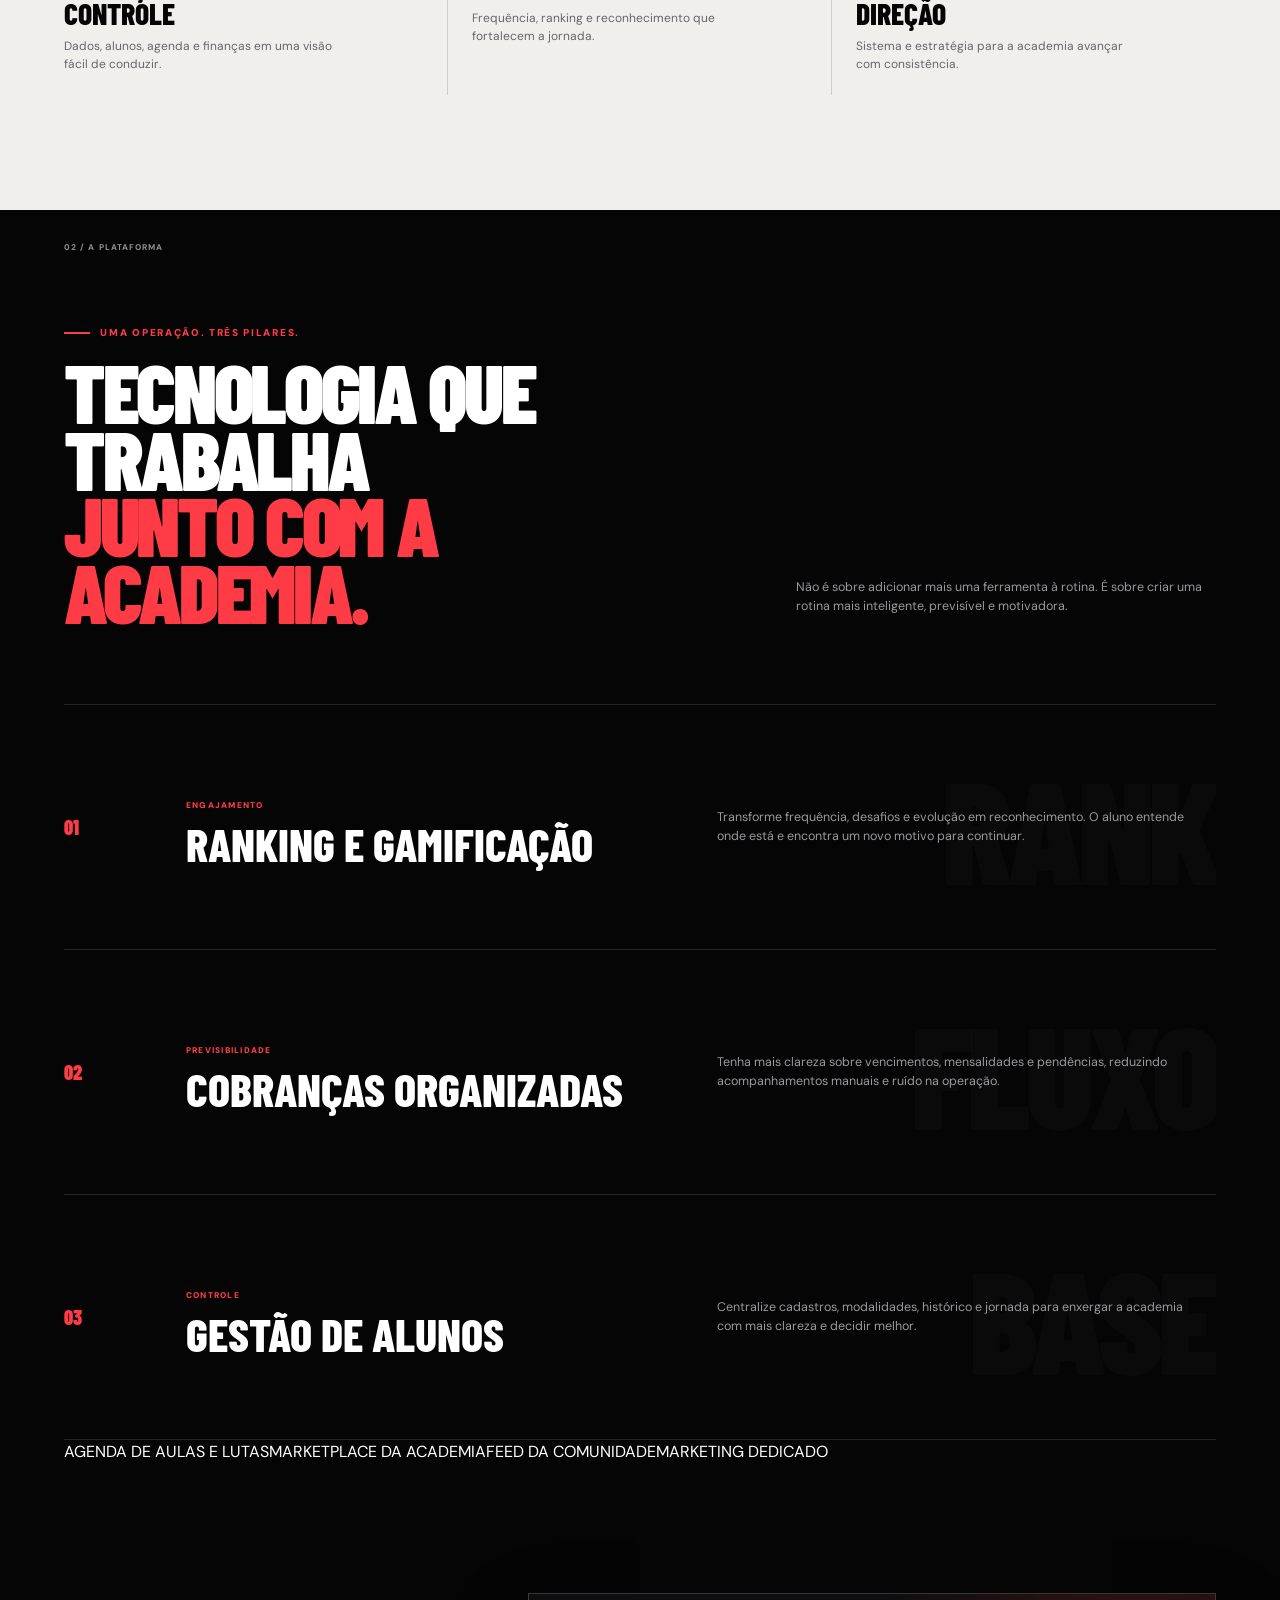
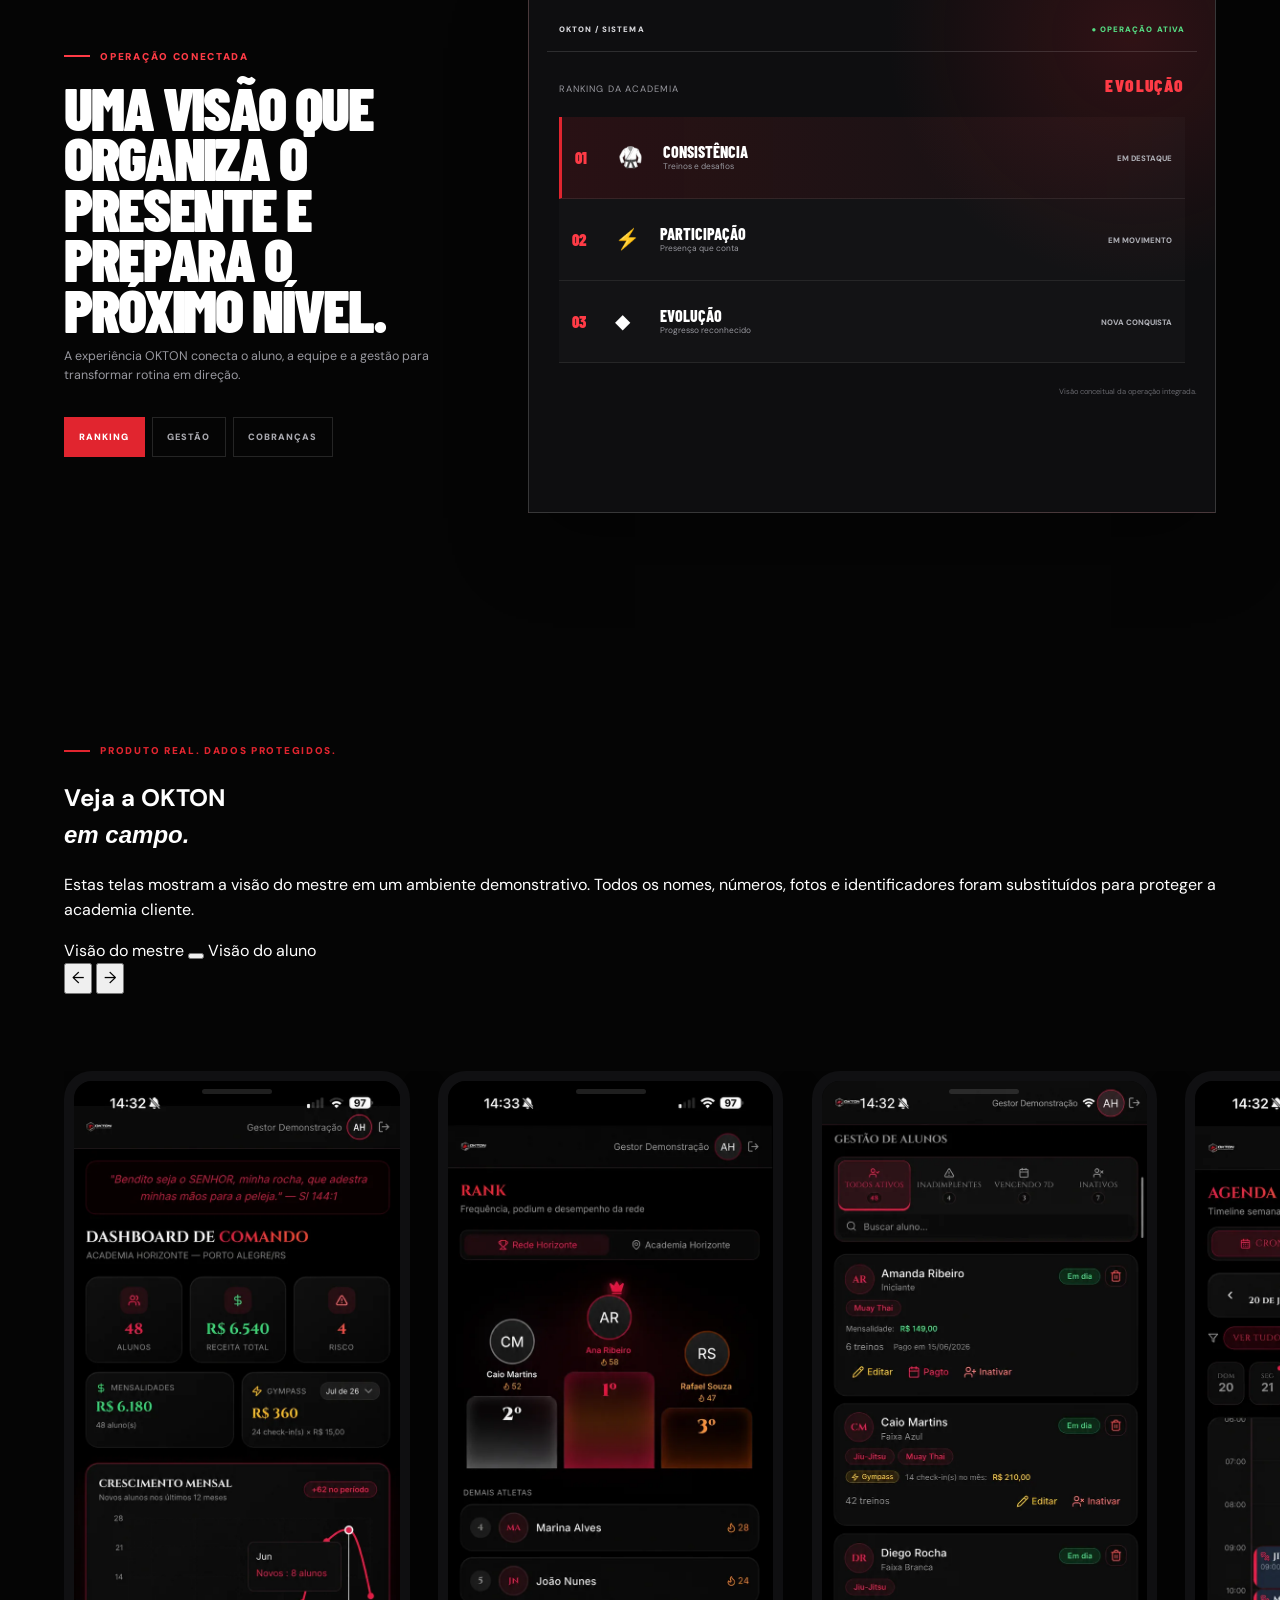
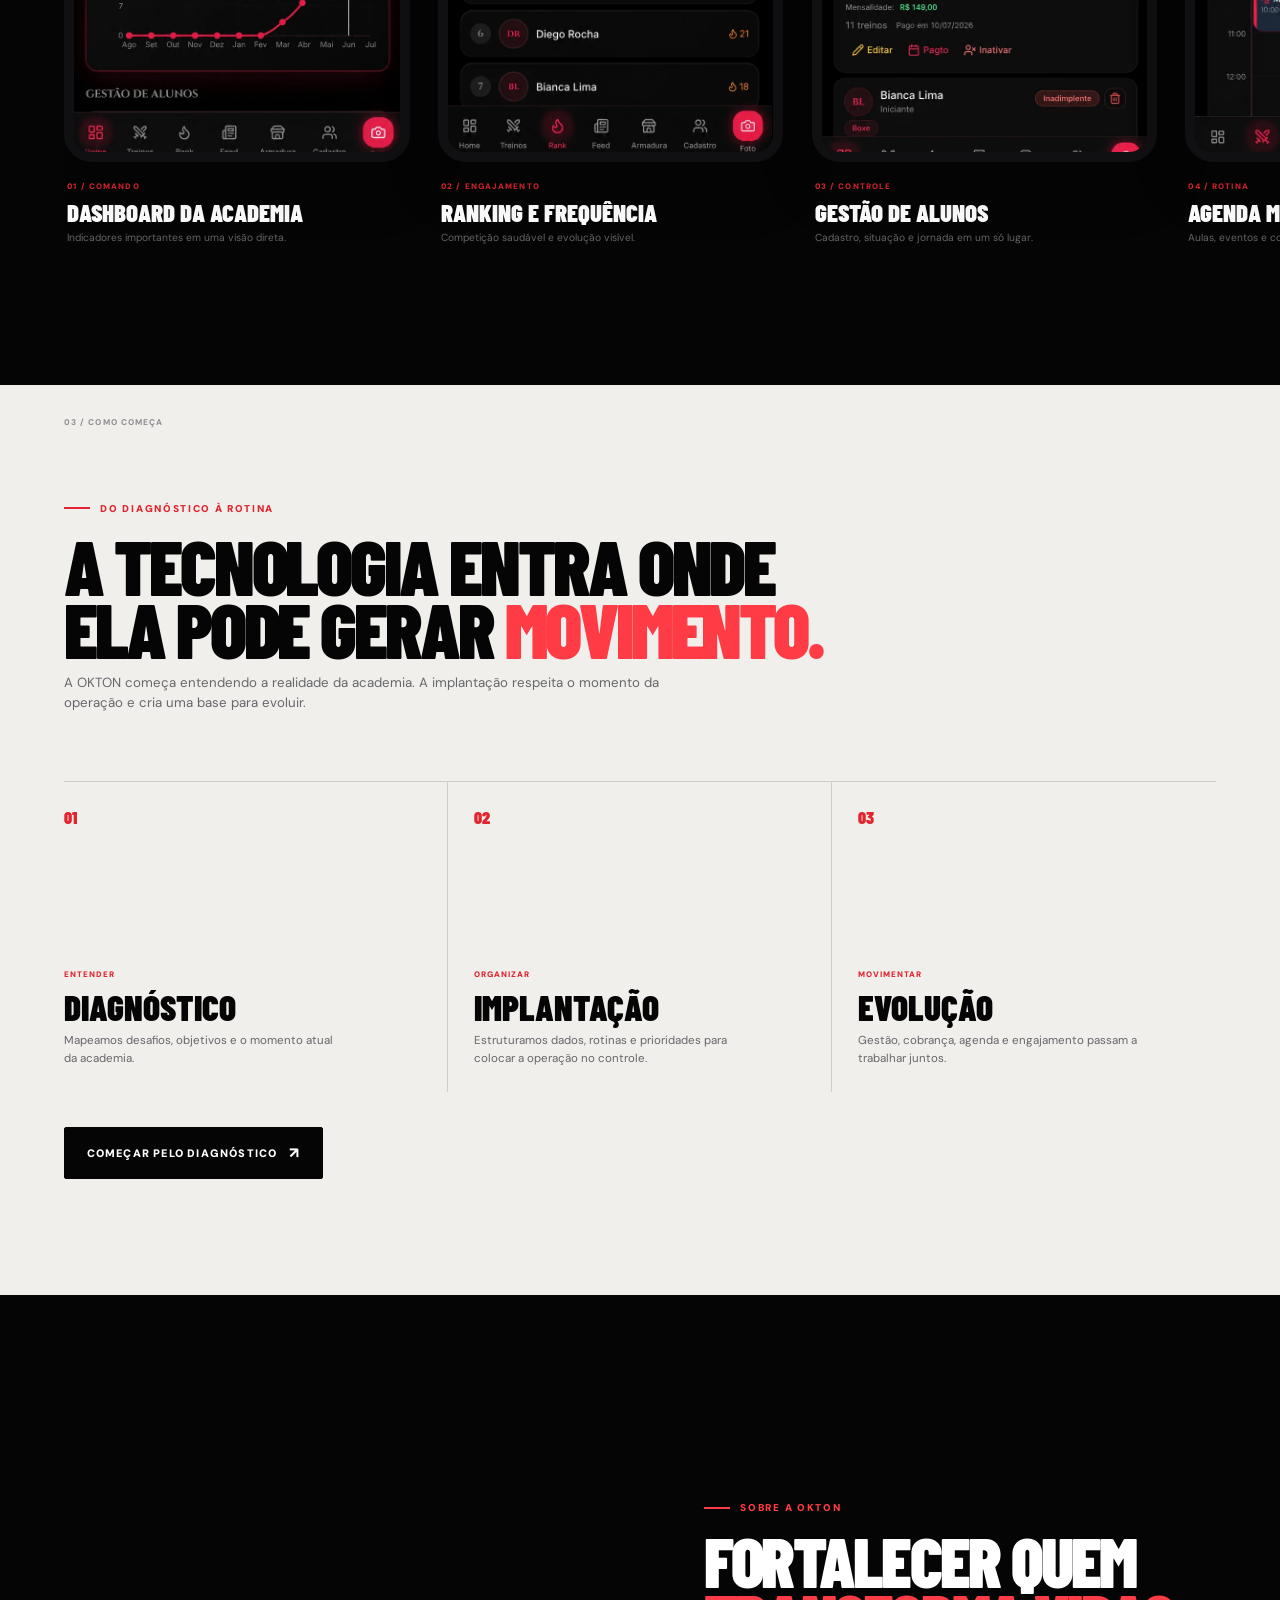
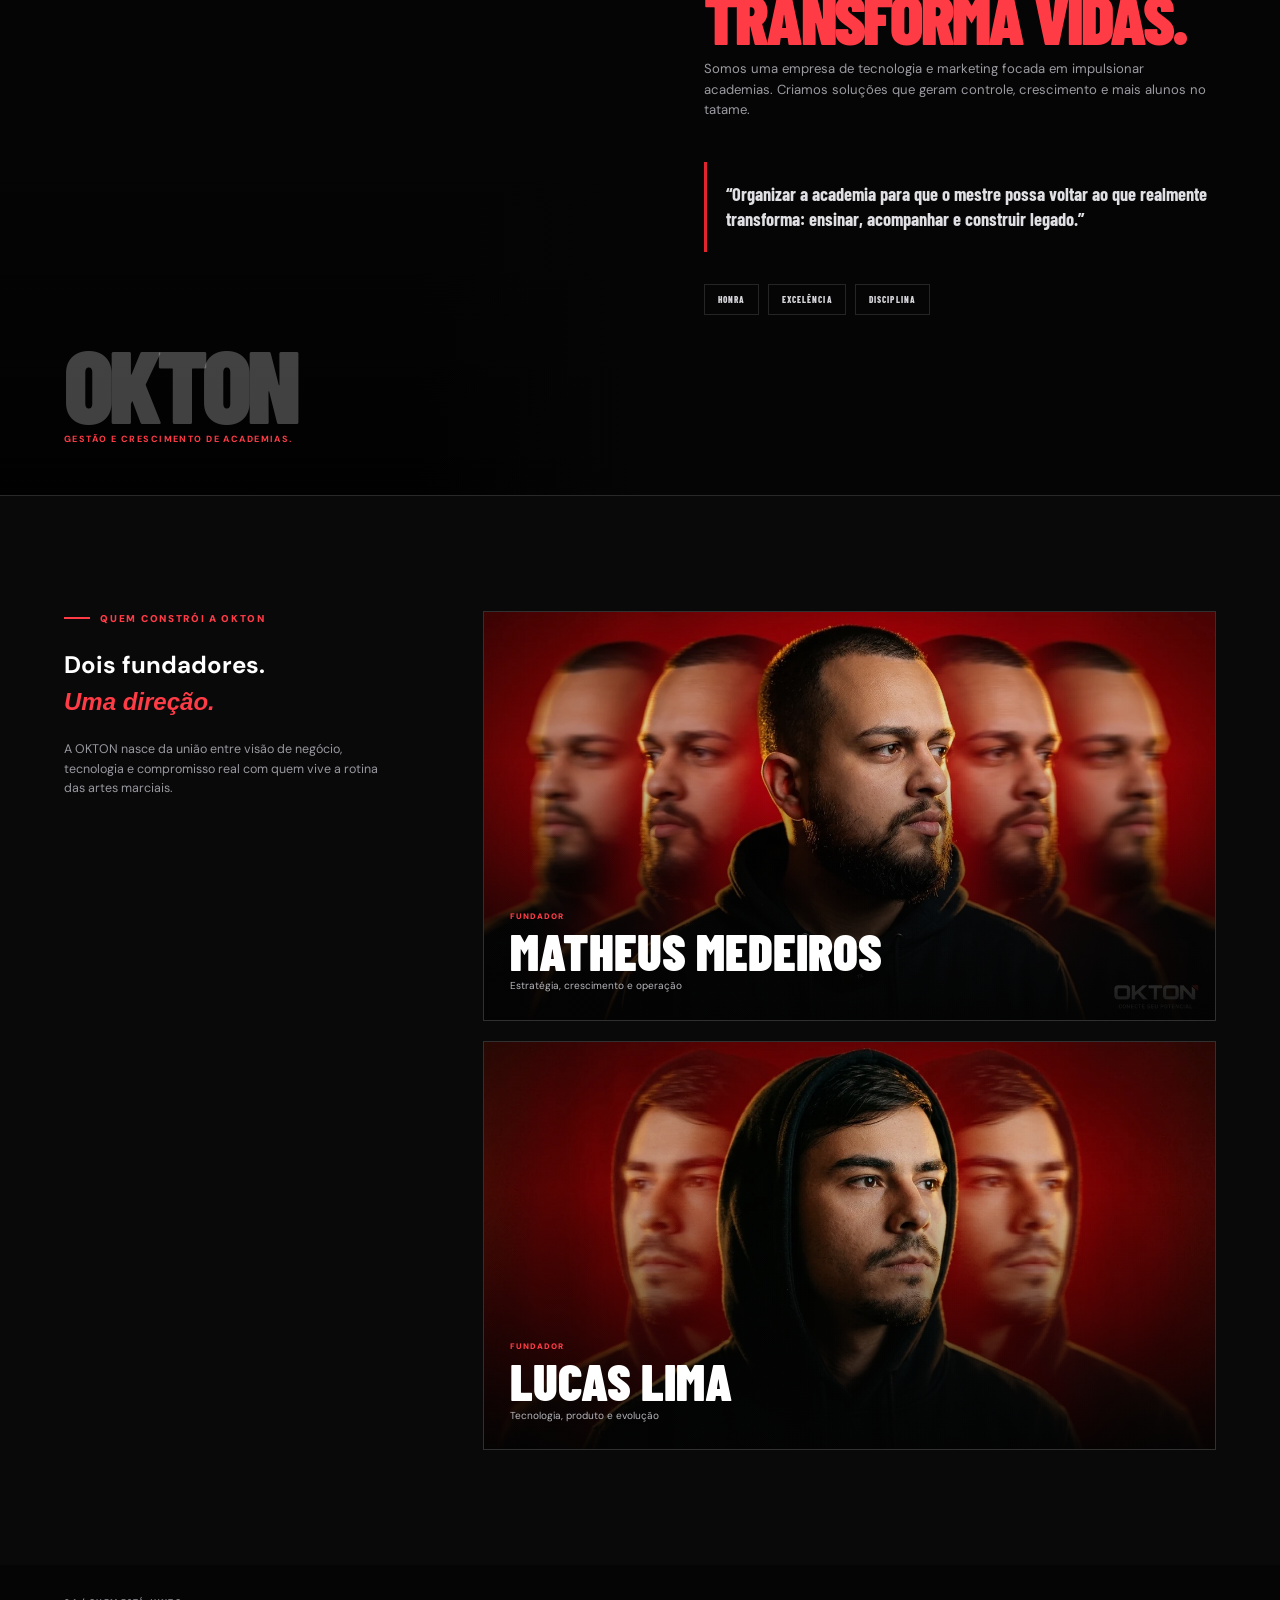
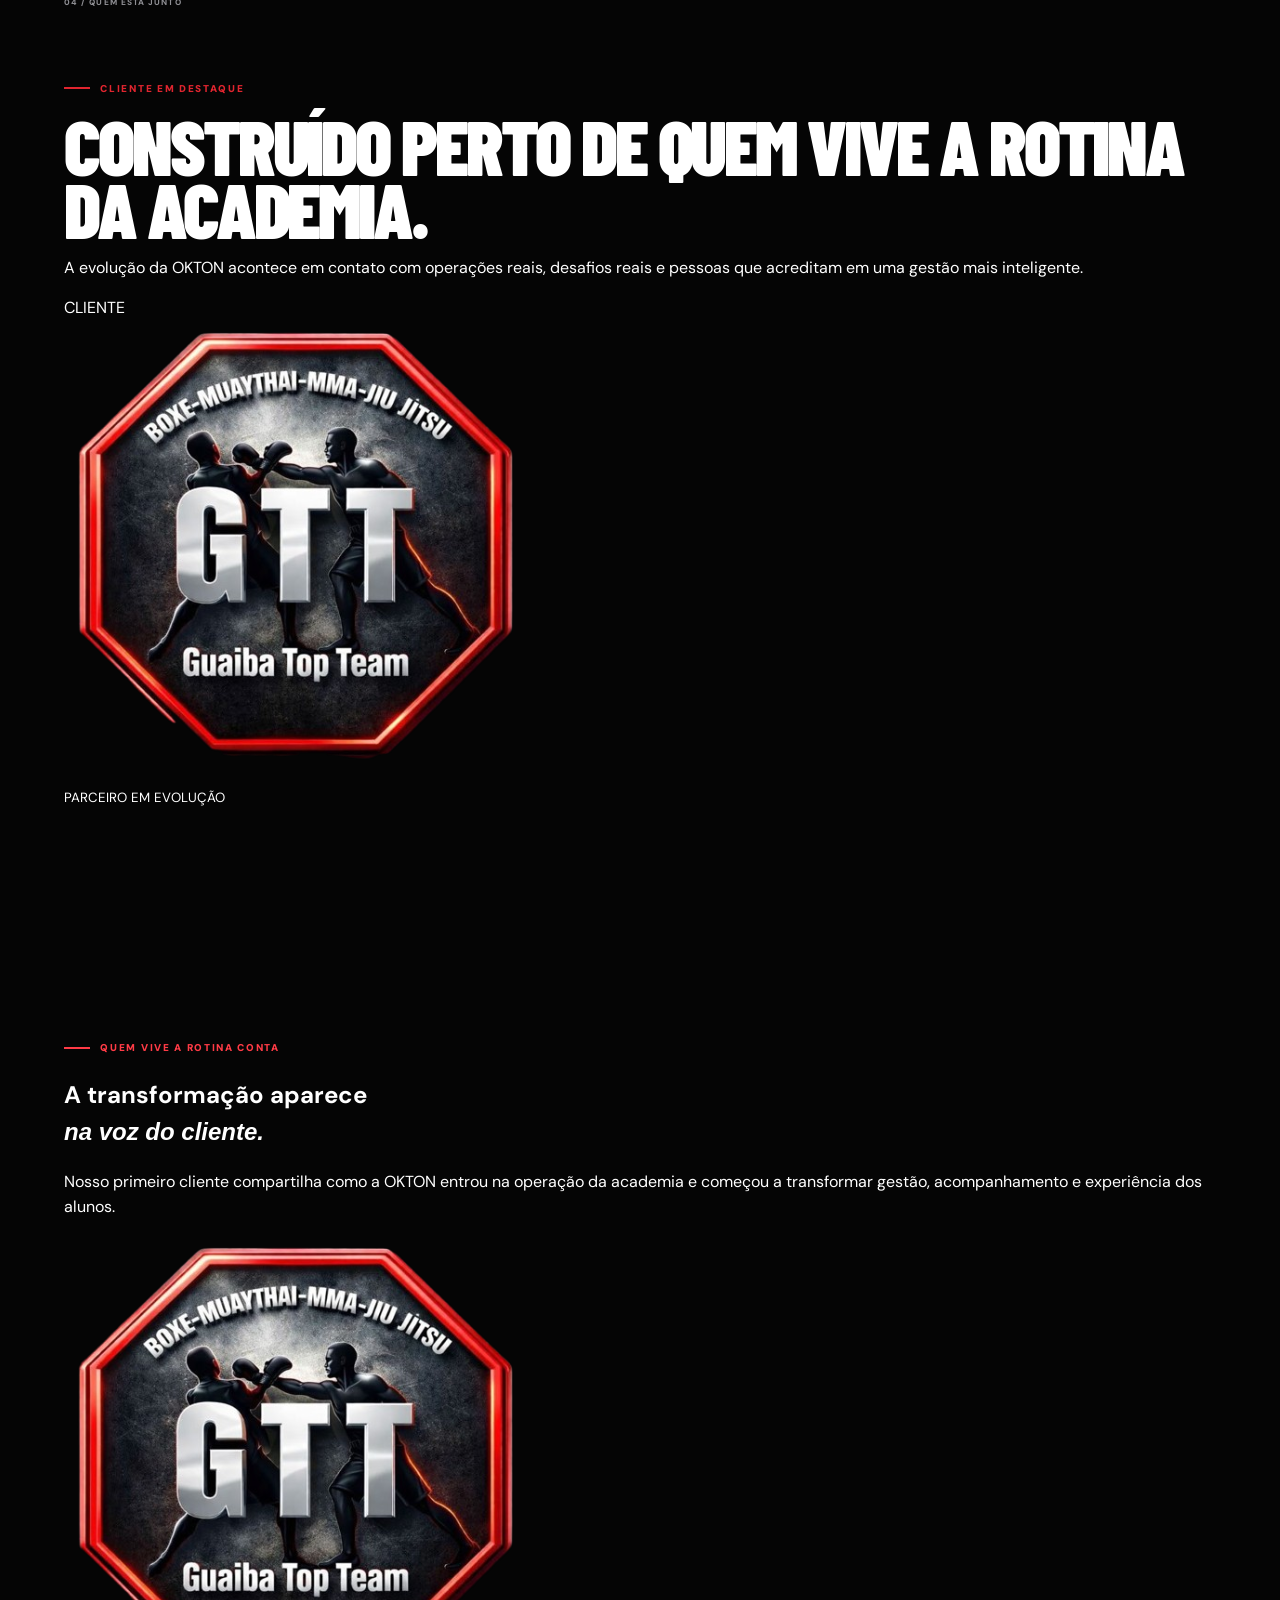
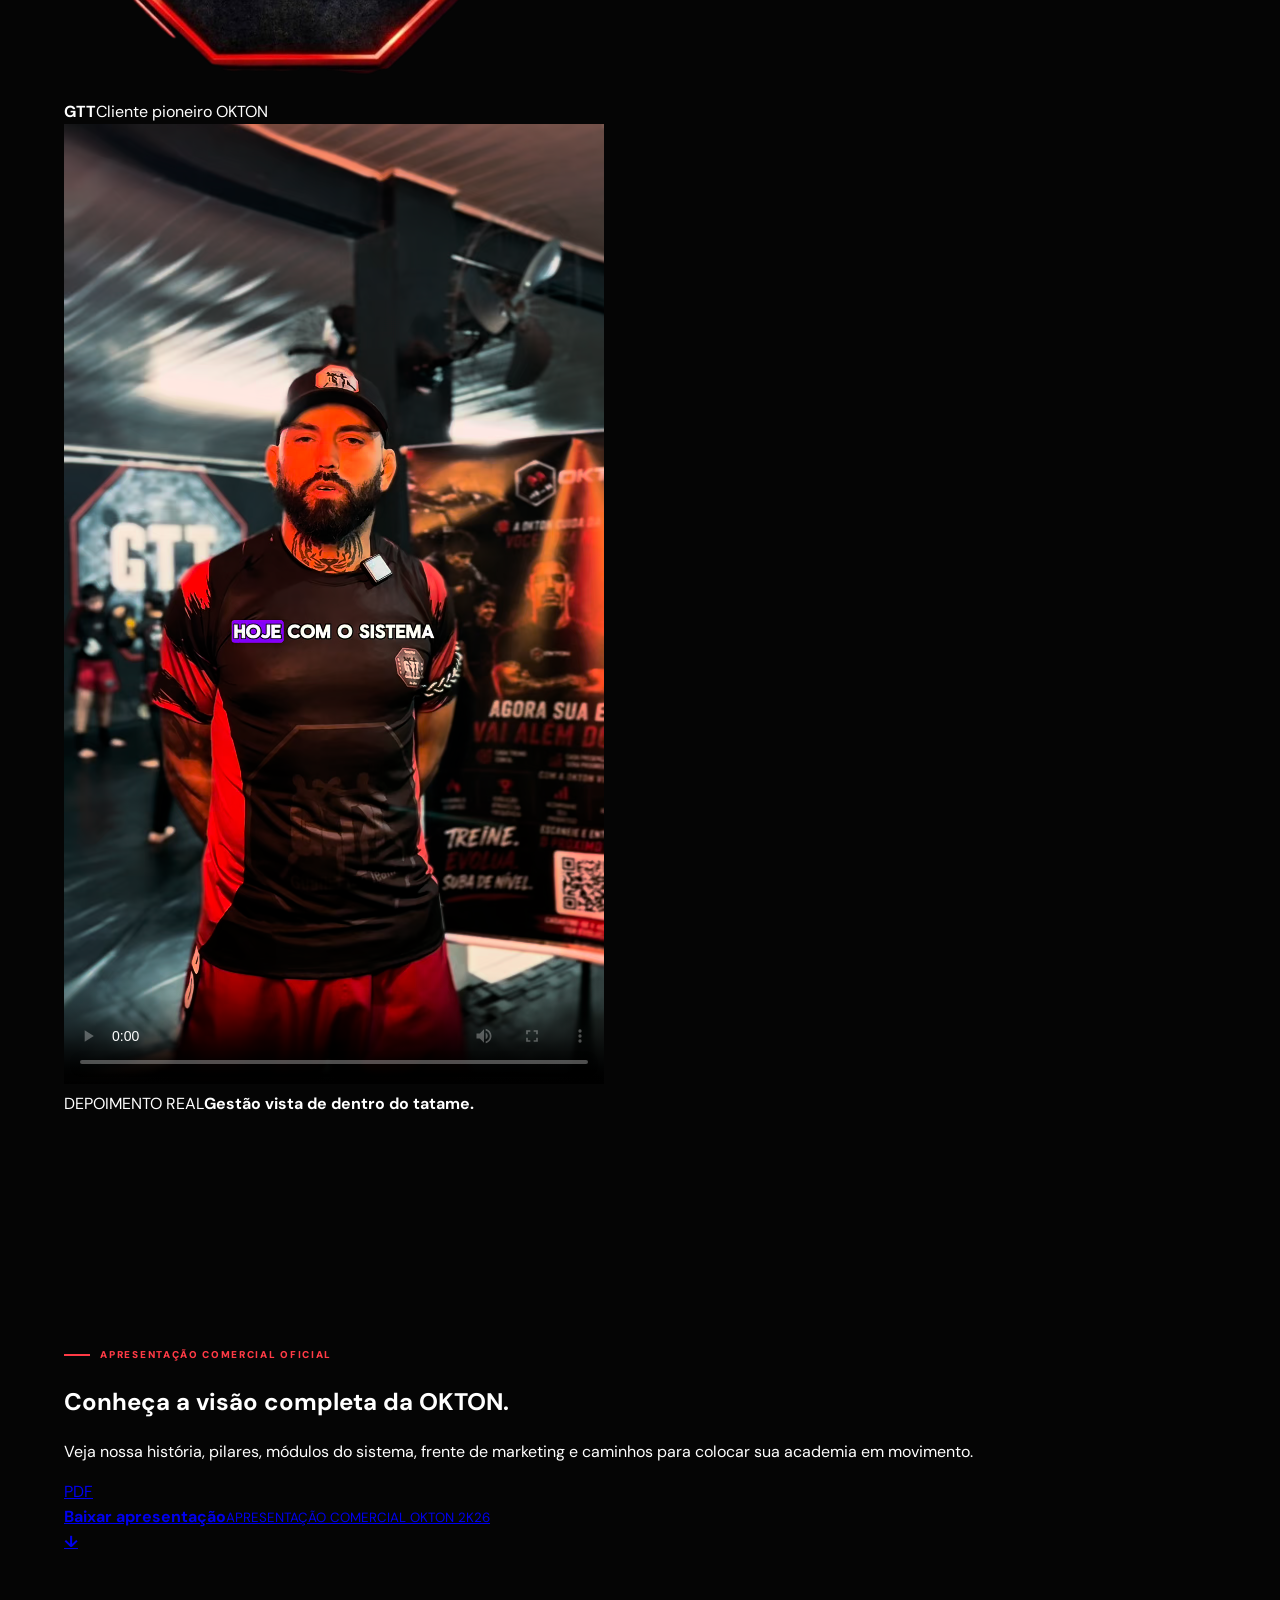
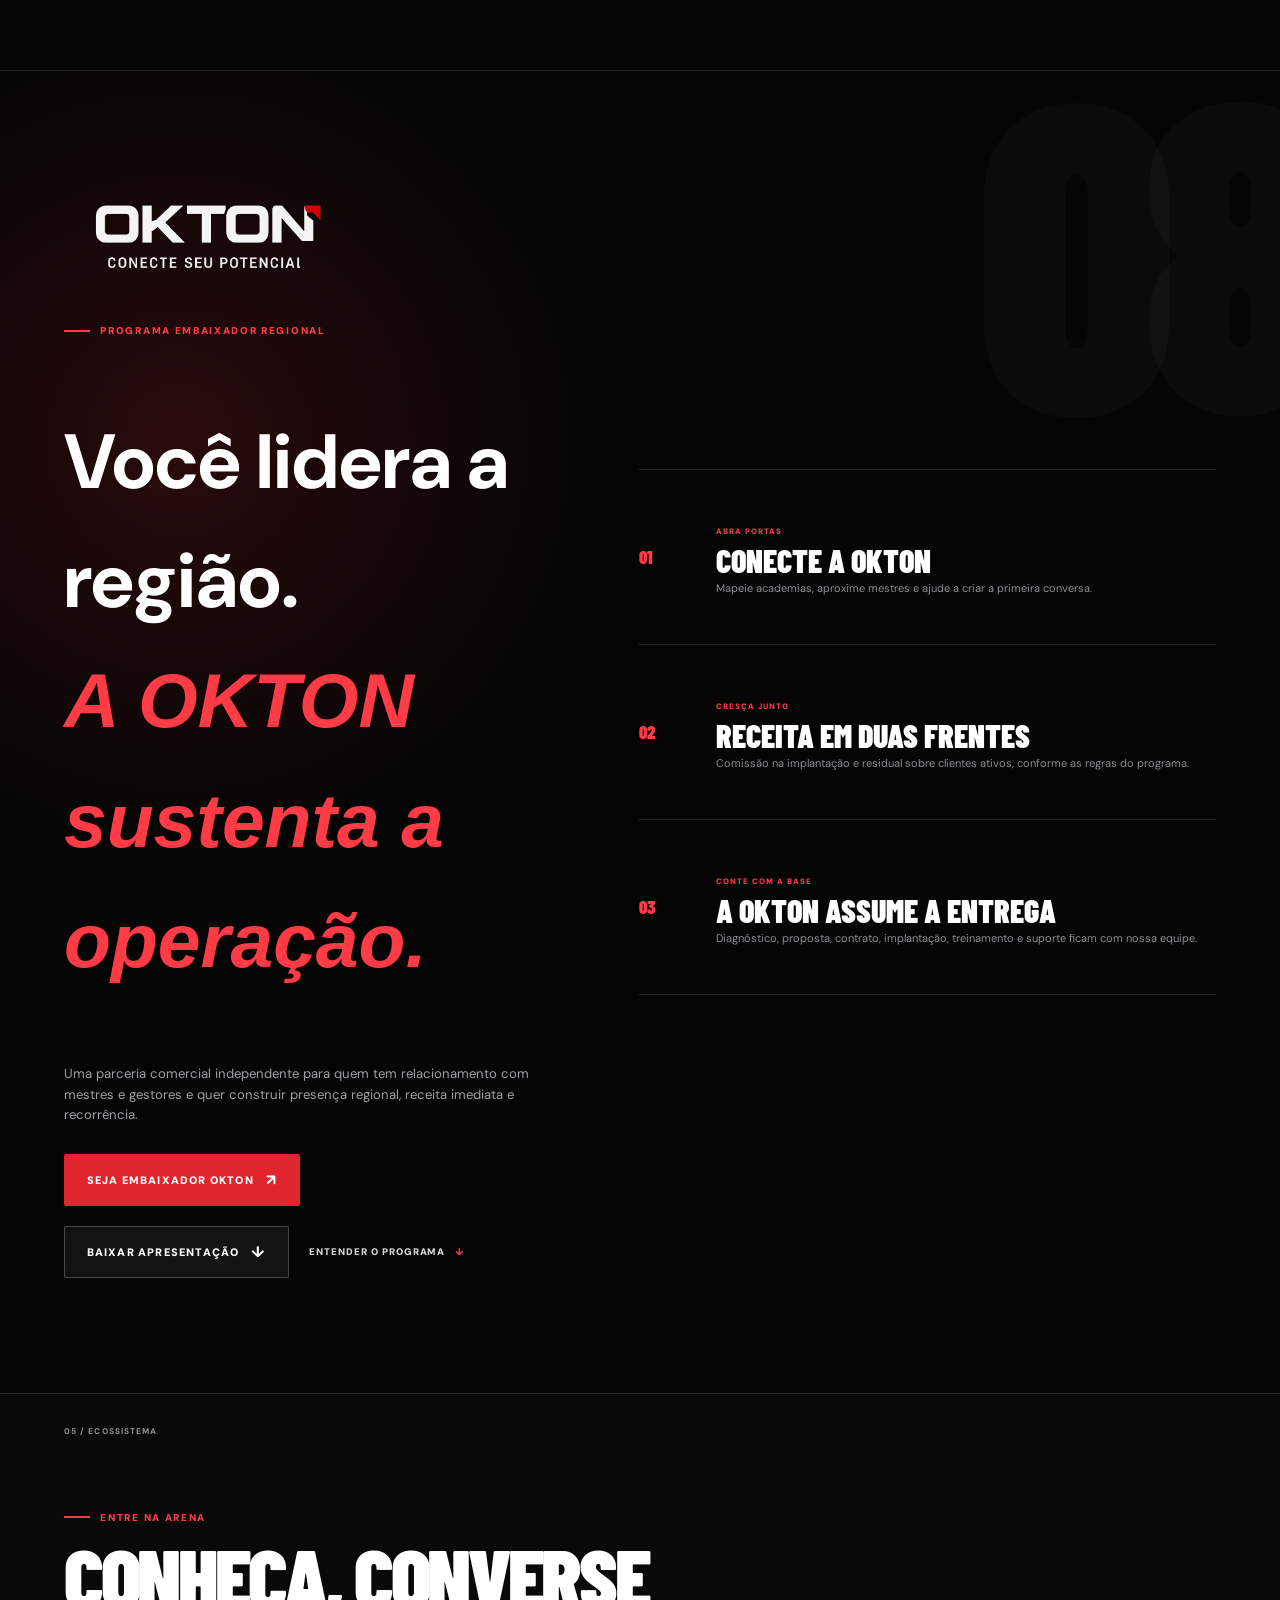
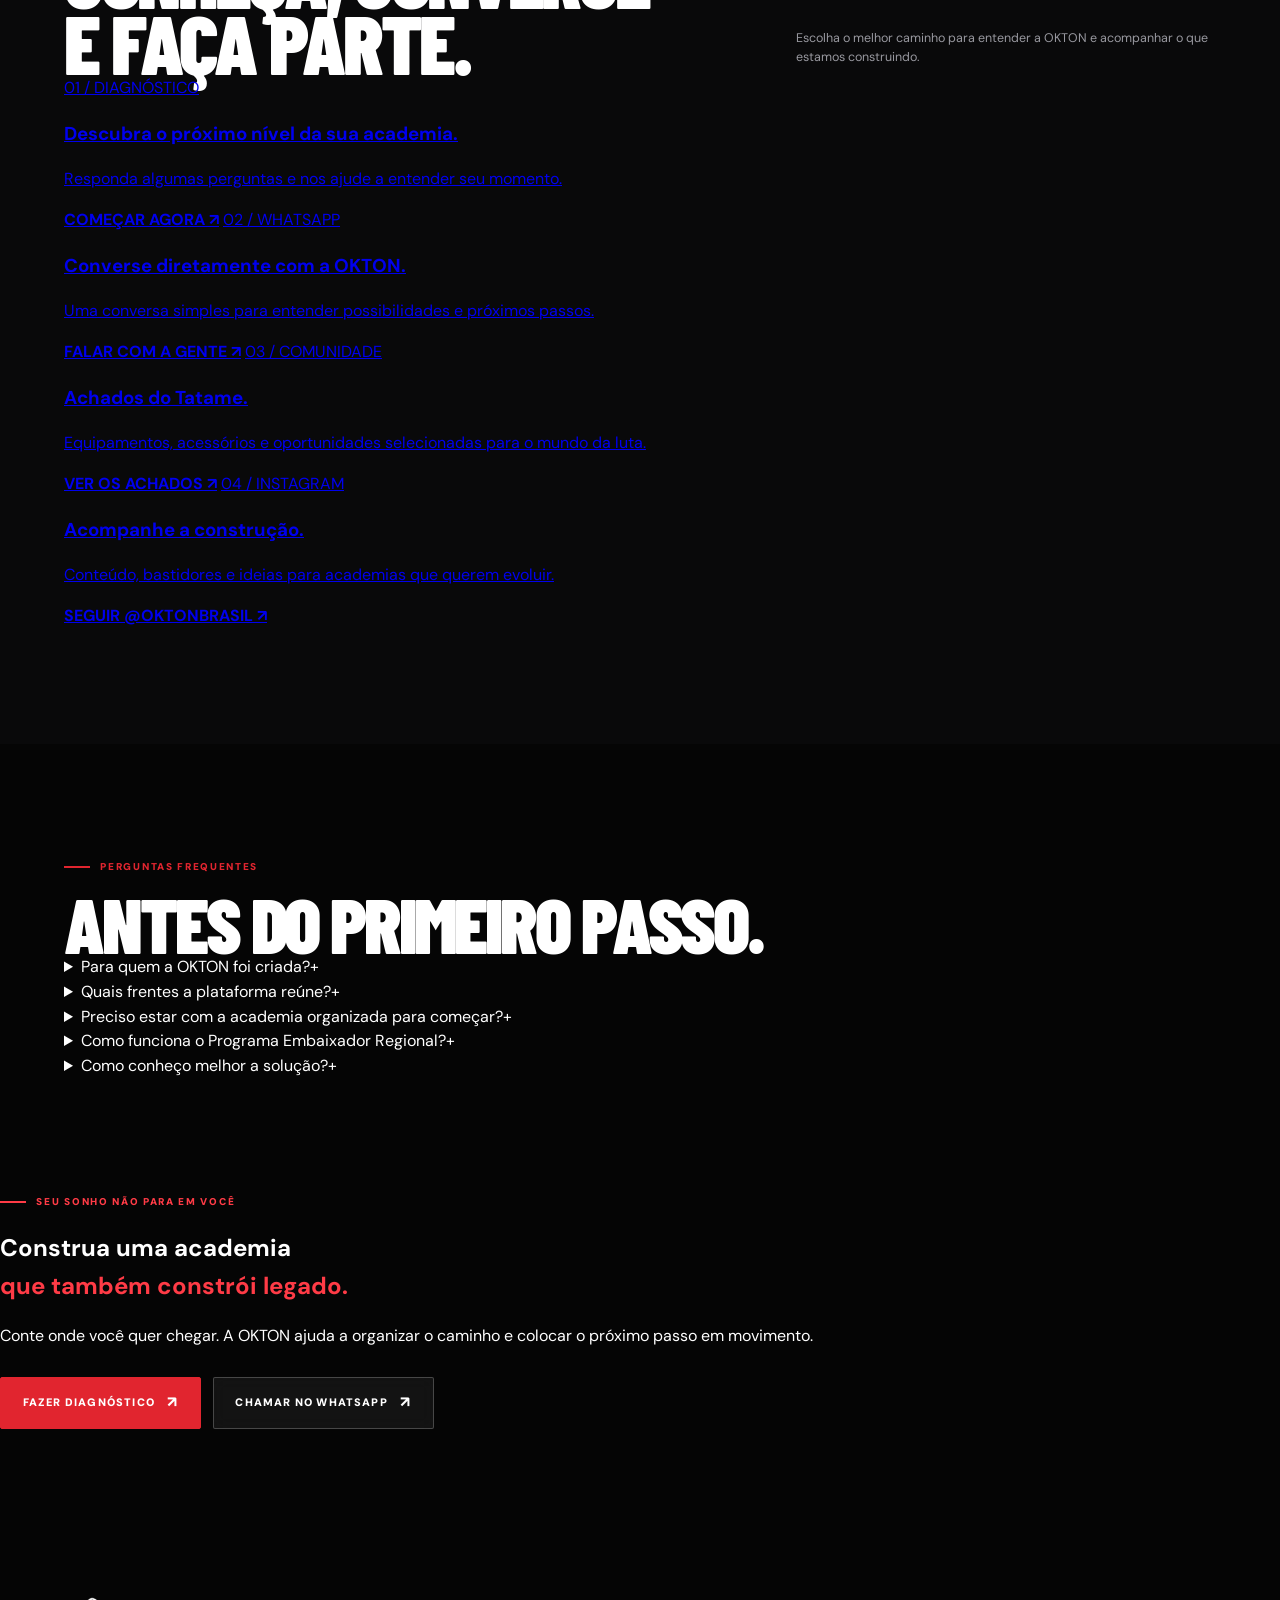
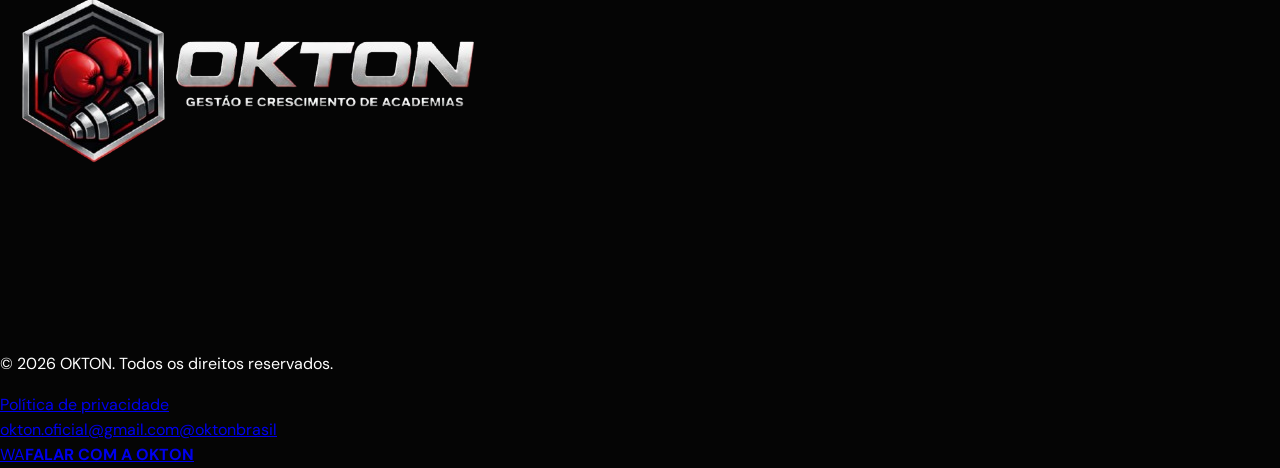
==== commit 4e0b2784: "Atualiza cache da revisão mobile OKTON" ====
--- a/index.html
+++ b/index.html
@@ -19,7 +19,7 @@
     <link rel="preconnect" href="https://fonts.googleapis.com" />
     <link rel="preconnect" href="https://fonts.gstatic.com" crossorigin />
     <link href="https://fonts.googleapis.com/css2?family=Barlow+Condensed:wght@600;700;800;900&family=DM+Sans:wght@400;500;600;700&display=swap" rel="stylesheet" />
-    <link rel="stylesheet" href="styles.css?v=20260728-1" />
+    <link rel="stylesheet" href="styles.css?v=20260728-2" />
   </head>
   <body>
     <a class="skip-link" href="#conteudo">Ir para o conteúdo</a>
@@ -407,7 +407,7 @@
 
     <a class="whatsapp-float" href="https://wa.me/5551995645315?text=Ol%C3%A1%21%20Conheci%20a%20OKTON%20pelo%20site%20e%20quero%20entender%20como%20a%20plataforma%20pode%20ajudar%20minha%20academia.%20Podemos%20conversar%3F" target="_blank" rel="noopener noreferrer" aria-label="Falar com a OKTON pelo WhatsApp" data-track="whatsapp-flutuante"><span>WA</span><b>FALAR COM A OKTON</b></a>
 
-    <script src="script.js?v=20260728-1"></script>
+    <script src="script.js?v=20260728-2"></script>
   </body>
 </html>
 
--- a/styles.css
+++ b/styles.css
@@ -187,300 +187,7 @@
 .about-copy h2 { font-size: clamp(3.4rem, 5.4vw, 5.9rem); }
 .about-copy > p:not(.eyebrow) { max-width: 640px; color: #9b9ba2; font-size: .82rem; }
 .about blockquote { max-width: 630px; margin: 1.8rem 0 0; padding: 1.25rem 0 1.25rem 1.2rem; border-left: 3px solid var(--red); color: #e0e0e4; font: 700 1.15rem/1.35 var(--display); }
-.founders { margin-top: 2.2rem; display: flex; flex-wrap: wrap; gap: .8rem; }
-.founders article { min-width: 230px; padding: .75rem; display: flex; align-items: center; gap: .8rem; border: 1px solid var(--line); background: rgba(255,255,255,.025); }
-.founders article > span { width: 42px; height: 42px; display: grid; place-items: center; background: var(--red); color: var(--white); font: 900 .9rem var(--display); clip-path: polygon(25% 0,75% 0,100% 50%,75% 100%,25% 100%,0 50%); }
-.founders strong, .founders small { display: block; }
-.founders strong { font: 800 .95rem var(--display); text-transform: uppercase; }
-.founders small { color: var(--red-bright); font-size: .46rem; font-weight: 900; letter-spacing: .13em; }
-
-.client-section { display: grid; grid-template-columns: 1.3fr .7fr; gap: 5rem; align-items: center; background: var(--paper); color: var(--black); }
-.client-copy { max-width: 880px; }
-.client-copy h2 { font-size: clamp(3.4rem, 5.6vw, 6rem); }
-.client-copy > p:not(.eyebrow) { max-width: 640px; color: var(--dark-muted); font-size: .8rem; }
-.client-mark { min-height: 340px; padding: 2.3rem; display: flex; flex-direction: column; justify-content: center; align-items: center; border: 1px solid var(--dark-line); background: var(--white); box-shadow: 0 25px 60px rgba(0,0,0,.08); }
-.client-mark > span { color: var(--red); font-size: .52rem; font-weight: 900; letter-spacing: .15em; }
-.client-mark img { width: min(285px, 86%); margin: 1rem 0; filter: drop-shadow(0 18px 24px rgba(0,0,0,.16)); }
-.client-mark small { color: #8b8b90; font-size: .48rem; font-weight: 800; letter-spacing: .12em; }
-
-.testimonial {
-  display: grid;
-  grid-template-columns: 1fr .72fr;
-  align-items: center;
-  gap: clamp(3rem, 8vw, 9rem);
-  overflow: hidden;
-  border-top: 1px solid var(--line);
-  background: radial-gradient(circle at 80% 45%, rgba(225,37,47,.16), transparent 28%), #080809;
-}
-.testimonial-copy { max-width: 780px; }
-.testimonial h2 { margin: 0; font: 900 clamp(3.7rem, 6vw, 6.5rem)/.8 var(--display); letter-spacing: -.04em; text-transform: uppercase; }
-.testimonial h2 em { color: var(--red-bright); font-style: normal; }
-.testimonial-copy > p:not(.eyebrow) { max-width: 620px; color: #aaaab1; font-size: .86rem; }
-.testimonial-client { width: fit-content; margin-top: 2rem; padding: .7rem 1rem .7rem .75rem; display: flex; align-items: center; gap: .9rem; border: 1px solid var(--line); background: rgba(255,255,255,.03); }
-.testimonial-client img { width: 58px; height: 58px; object-fit: contain; }
-.testimonial-client strong, .testimonial-client span { display: block; }
-.testimonial-client strong { font: 900 1.15rem var(--display); letter-spacing: .04em; }
-.testimonial-client span { color: #8f8f96; font-size: .6rem; }
-.testimonial-media { width: min(430px, 100%); justify-self: center; }
-.testimonial-media video { width: 100%; aspect-ratio: 9 / 16; display: block; border: 1px solid rgba(255,255,255,.16); background: #000; object-fit: cover; box-shadow: 0 35px 80px rgba(0,0,0,.48); }
-.testimonial-media > div { padding: 1rem 0 0; display: flex; justify-content: space-between; gap: 1rem; align-items: baseline; }
-.testimonial-media span { color: var(--red-bright); font-size: .5rem; font-weight: 900; letter-spacing: .14em; }
-.testimonial-media strong { font: 800 1rem var(--display); text-transform: uppercase; }
-
-.presentation { background: var(--paper); padding-top: 0; color: var(--black); }
-.presentation-card { position: relative; overflow: hidden; min-height: 370px; padding: clamp(2rem, 5vw, 5rem); display: grid; grid-template-columns: 1fr auto; align-items: center; gap: 4rem; background: linear-gradient(135deg, var(--red), var(--red-dark)); color: var(--white); }
-.presentation-card::after { content: "OKTON"; position: absolute; right: -2rem; bottom: -2.1rem; color: rgba(255,255,255,.07); font: 900 clamp(7rem, 16vw, 15rem)/.7 var(--display); letter-spacing: -.06em; pointer-events: none; }
-.presentation-card > div { position: relative; z-index: 2; }
-.presentation-card .eyebrow { color: #ffd7da; }
-.presentation-card h2 { max-width: 750px; margin: 0; font: 900 clamp(3.1rem, 5vw, 5.4rem)/.82 var(--display); text-transform: uppercase; letter-spacing: -.04em; }
-.presentation-card p:not(.eyebrow) { max-width: 610px; font-size: .78rem; }
-.download-button { position: relative; z-index: 3; min-width: 330px; padding: 1rem; display: grid; grid-template-columns: 42px 1fr 24px; align-items: center; gap: .8rem; border: 1px solid rgba(255,255,255,.4); background: rgba(0,0,0,.18); color: var(--white); text-decoration: none; backdrop-filter: blur(8px); transition: transform .2s, background .2s; }
-.download-button:hover { transform: translateY(-3px); background: var(--black); }
-.download-button > span { width: 40px; height: 48px; display: grid; place-items: center; background: var(--white); color: var(--red); font: 900 .72rem var(--display); }
-.download-button strong, .download-button small { display: block; }
-.download-button strong { font: 800 1.05rem var(--display); text-transform: uppercase; }
-.download-button small { color: #efb9bd; font-size: .44rem; letter-spacing: .09em; }
-.download-button > b { font-size: 1.25rem; }
-
-.ecosystem .section-heading { margin-bottom: 4rem; }
-.ecosystem-grid { display: grid; grid-template-columns: 1fr 1fr; }
-.ecosystem-card { position: relative; min-height: 330px; padding: 2rem; display: flex; flex-direction: column; border: 1px solid var(--line); color: var(--white); text-decoration: none; transition: background .25s, transform .25s, border-color .25s; }
-.ecosystem-card:hover { z-index: 2; transform: translateY(-4px); border-color: var(--red); background: rgba(225,37,47,.08); }
-.ecosystem-card.primary { background: var(--red); border-color: var(--red); }
-.ecosystem-card.primary:hover { background: var(--red-bright); }
-.ecosystem-card > span { color: #8f8f96; font-size: .5rem; font-weight: 900; letter-spacing: .14em; }
-.ecosystem-card.primary > span { color: #ffd3d6; }
-.ecosystem-card h3 { max-width: 540px; margin: auto 0 .65rem; font: 900 clamp(2rem, 3.4vw, 3.7rem)/.85 var(--display); text-transform: uppercase; letter-spacing: -.02em; }
-.ecosystem-card p { max-width: 470px; margin: 0 0 1.5rem; color: #97979e; font-size: .7rem; }
-.ecosystem-card.primary p { color: #ffe1e3; }
-.ecosystem-card > b { color: var(--red-bright); font-size: .54rem; letter-spacing: .11em; }
-.ecosystem-card.primary > b { color: var(--white); }
-
-.faq { display: grid; grid-template-columns: .7fr 1.3fr; gap: clamp(3rem, 8vw, 8rem); background: var(--paper); color: var(--black); }
-.faq h2 { font-size: clamp(3.5rem, 5.4vw, 5.8rem); }
-.faq-list { border-top: 1px solid var(--dark-line); }
-.faq details { border-bottom: 1px solid var(--dark-line); }
-.faq summary { list-style: none; min-height: 85px; padding: 1rem 0; display: flex; align-items: center; justify-content: space-between; gap: 1rem; cursor: pointer; font: 800 1.25rem var(--display); text-transform: uppercase; }
-.faq summary::-webkit-details-marker { display: none; }
-.faq summary span { color: var(--red); font: 400 1.8rem var(--body); transition: transform .2s; }
-.faq details[open] summary span { transform: rotate(45deg); }
-.faq details p { max-width: 720px; margin: -.2rem 0 1.5rem; color: var(--dark-muted); font-size: .76rem; }
-
-.final-cta { position: relative; overflow: hidden; min-height: 660px; padding: 7rem var(--page); display: flex; align-items: center; background: linear-gradient(90deg, rgba(2,2,2,.98), rgba(2,2,2,.62)), url("assets/okton-hero.webp") 70% center/cover no-repeat; }
-.final-cta > div:not(.final-cta-glow) { position: relative; z-index: 2; max-width: 920px; }
-.final-cta-glow { position: absolute; width: 520px; height: 520px; right: 15%; top: 50%; transform: translateY(-50%); border-radius: 50%; background: rgba(225,37,47,.2); filter: blur(120px); }
-.final-cta h2 { margin: 0; font: 900 clamp(4rem, 7vw, 7.5rem)/.79 var(--display); text-transform: uppercase; letter-spacing: -.045em; }
-.final-cta > div > p:not(.eyebrow) { max-width: 560px; color: #a8a8ae; }
-
-footer { min-height: 155px; padding: 2rem var(--page); display: grid; grid-template-columns: 1fr auto 1fr; align-items: center; gap: 2rem; border-top: 1px solid var(--line); background: #030303; color: #77777e; }
-.footer-center { text-align: center; font-size: .57rem; }
-.footer-center p { margin: 0 0 .35rem; }
-.footer-center a, .footer-links a { color: #a1a1a7; text-decoration: none; }
-.footer-center a:hover, .footer-links a:hover { color: var(--white); }
-.footer-links { justify-self: end; display: grid; gap: .35rem; text-align: right; font-size: .58rem; font-weight: 700; }
-.whatsapp-float { position: fixed; z-index: 90; right: 1.15rem; bottom: 1.15rem; min-height: 49px; padding: .45rem .85rem .45rem .45rem; display: flex; align-items: center; gap: .65rem; border: 1px solid rgba(255,255,255,.14); border-radius: 100px; background: #171719; color: var(--white); text-decoration: none; box-shadow: 0 12px 35px rgba(0,0,0,.38); transition: transform .2s, background .2s; }
-.whatsapp-float:hover { transform: translateY(-3px); background: #1f7f48; }
-.whatsapp-float span { width: 36px; height: 36px; display: grid; place-items: center; border-radius: 50%; background: #2fc66a; font: 900 .67rem var(--display); }
-.whatsapp-float b { font-size: .51rem; letter-spacing: .08em; }
-
-.js-ready .reveal { opacity: 0; transform: translateY(26px); transition: opacity .7s ease, transform .7s ease; }
-.js-ready .reveal.is-visible { opacity: 1; transform: translateY(0); }
-@keyframes panel-in { from { opacity: 0; transform: translateY(8px); } to { opacity: 1; transform: translateY(0); } }
-
-.legal-page { background: var(--paper); color: var(--black); }
-.legal-page .site-header { background: rgba(5,5,5,.96); }
-.legal-content { max-width: 900px; margin: 0 auto; padding: 150px 1.25rem 7rem; }
-.legal-content h1 { margin: 0; font: 900 clamp(4rem, 8vw, 7rem)/.8 var(--display); text-transform: uppercase; letter-spacing: -.04em; }
-.legal-update { color: var(--dark-muted); font-size: .7rem; }
-.legal-content section { padding: 1.5rem 0; border-top: 1px solid var(--dark-line); }
-.legal-content section:first-of-type { margin-top: 3rem; }
-.legal-content h2 { margin: 0 0 .6rem; font: 800 1.7rem var(--display); text-transform: uppercase; }
-.legal-content section p { margin: 0; color: #56565b; font-size: .82rem; }
-.legal-content a { color: var(--red-dark); }
-.legal-page footer { grid-template-columns: 1fr auto; }
-
-@media (max-width: 1120px) {
-  .site-header nav { display: none; position: fixed; inset: 68px 0 auto; padding: 1.5rem var(--page) 2rem; flex-direction: column; align-items: flex-start; background: rgba(5,5,5,.98); border-bottom: 1px solid var(--line); }
-  .site-header nav.is-open { display: flex; }
-  .site-header nav a { font: 800 1.8rem var(--display); }
-  .menu-toggle { display: block; margin-left: auto; }
-  .header-cta { margin-left: 0; }
-  .hero { grid-template-columns: 1fr; min-height: auto; padding-top: 145px; }
-  .hero-content { max-width: 900px; }
-  .hero-system { width: min(560px, 100%); min-height: 430px; margin-left: auto; transform: none; }
-  .system-radar { width: 160px; height: 160px; }
-  .system-radar span:nth-child(1) { inset: 57px; }
-  .product-stage { grid-template-columns: 1fr; }
-  .product-copy { max-width: 760px; }
-  .product-screen { width: min(850px, 100%); }
-  .about { grid-template-columns: .85fr 1.15fr; }
-  .client-section { grid-template-columns: 1fr .55fr; gap: 3rem; }
-  .presentation-card { grid-template-columns: 1fr; }
-  .download-button { width: min(420px, 100%); }
-}
-
-@media (max-width: 820px) {
-  :root { --page: 1.25rem; }
-  .site-header { min-height: 68px; gap: .75rem; }
-  .header-cta { display: none; }
-  .brand-symbol { width: 38px; height: 38px; }
-  .brand-name { font-size: 1.2rem; }
-  .hero { padding-top: 115px; background-position: 72% center; }
-  .hero-backdrop { background: linear-gradient(90deg, rgba(2,2,2,.97), rgba(2,2,2,.75)), linear-gradient(0deg, var(--black), transparent 28%); }
-  .hero h1 { font-size: clamp(4rem, 16vw, 6rem); }
-  .hero-system { margin: 1rem 0 2rem; }
-  .scroll-cue { display: none; }
-  .impact-strip { overflow-x: auto; justify-content: flex-start; white-space: nowrap; }
-  .manifesto { grid-template-columns: 1fr; gap: 2rem; }
-  .pain-grid { grid-template-columns: 1fr; }
-  .pain-grid article, .pain-grid article:not(:first-child) { min-height: auto; padding: 1.5rem 0; border-right: 0; border-bottom: 1px solid var(--dark-line); }
-  .pain-grid h3 { margin-top: 1.8rem; }
-  .section-heading { display: block; }
-  .section-heading > p { margin-top: 1.4rem; }
-  .solution { grid-template-columns: 55px 1fr; gap: 1rem; }
-  .solution > p { grid-column: 2; margin-top: 0; }
-  .solution-mark { font-size: 6rem; }
-  .method-steps { grid-template-columns: 1fr; }
-  .method-steps li, .method-steps li:not(:first-child) { min-height: 220px; padding: 1.5rem 0; border-right: 0; border-bottom: 1px solid var(--dark-line); }
-  .about { grid-template-columns: 1fr; }
-  .about-image { min-height: 540px; background-position: 67% center; }
-  .about-image::after { background: linear-gradient(0deg, var(--black), transparent 48%); }
-  .about-copy { padding: 4.5rem var(--page) 5rem; }
-  .client-section { grid-template-columns: 1fr; }
-  .client-mark { min-height: 280px; }
-  .ecosystem-grid { grid-template-columns: 1fr; }
-  .ecosystem-card { min-height: 300px; }
-  .faq { grid-template-columns: 1fr; }
-  footer { grid-template-columns: 1fr; align-items: start; }
-  .footer-center { text-align: left; }
-  .footer-links { justify-self: start; text-align: left; }
-}
-
-@media (max-width: 520px) {
-  .hero { padding-bottom: 4.5rem; }
-  .hero h1 { font-size: 3.85rem; }
-  .hero-actions .button { width: 100%; }
-  .hero-system { min-height: 410px; padding: .75rem; }
-  .system-footer { display: grid; }
-  .system-radar { margin-block: .8rem; }
-  .manifesto h2, .method h2, .about h2, .client-section h2, .faq h2 { font-size: 3.35rem; }
-  .section-heading h2 { font-size: 3.45rem; }
-  .solution { grid-template-columns: 38px 1fr; }
-  .solution-title h3 { font-size: 2rem; }
-  .product-copy h2 { font-size: 3rem; }
-  .product-screen { min-height: 480px; padding: .65rem; }
-  .rank-row { grid-template-columns: 24px 28px 1fr; }
-  .rank-row > span { display: none; }
-  .metric-grid { grid-template-columns: 1fr; }
-  .metric-grid article { min-height: 120px; }
-  .metric-grid strong { margin-top: 1.2rem; }
-  .billing-row { grid-template-columns: 38px 1fr; }
-  .billing-row > b { grid-column: 2; }
-  .founders article { width: 100%; }
-  .presentation-card { padding: 2rem 1.2rem; }
-  .presentation-card h2 { font-size: 3.2rem; }
-  .download-button { min-width: 0; grid-template-columns: 38px 1fr 20px; }
-  .download-button small { display: none; }
-  .final-cta h2 { font-size: 3.8rem; }
-  .whatsapp-float { width: 49px; padding: .35rem; border-radius: 50%; }
-  .whatsapp-float span { width: 39px; height: 39px; }
-  .whatsapp-float b { display: none; }
-}
-
-@media (prefers-reduced-motion: reduce) {
-  html { scroll-behavior: auto; }
-  *, *::before, *::after { scroll-behavior: auto !important; animation-duration: .01ms !important; animation-iteration-count: 1 !important; transition-duration: .01ms !important; }
-}
-
-/* 2K26 official brand and product proof */
-.brand-official {
-  position: relative;
-  width: 220px;
-  height: 66px;
-  overflow: hidden;
-}
-.brand-official img {
-  position: absolute;
-  width: 220px;
-  max-width: none;
-  height: 220px;
-  left: 0;
-  top: -74px;
-  object-fit: contain;
-}
-.site-header .brand-official { margin-left: -5px; }
-.site-header nav { gap: clamp(.75rem, 1.45vw, 1.7rem); }
-.hero-signature {
-  position: relative;
-  z-index: 3;
-  width: 165px;
-  margin: .15rem auto .2rem;
-  opacity: .9;
-}
-.capability-band {
-  margin-top: 3.2rem;
-  padding: 1.1rem 0;
-  display: flex;
-  align-items: center;
-  gap: clamp(1rem, 2.8vw, 3rem);
-  overflow-x: auto;
-  border-block: 1px solid var(--line);
-  color: #b8b8be;
-  white-space: nowrap;
-  font: 800 .61rem var(--display);
-  letter-spacing: .12em;
-}
-.capability-band i {
-  flex: 0 0 5px;
-  width: 5px;
-  height: 5px;
-  background: var(--red);
-  transform: rotate(45deg);
-}
-
-.product-proof {
-  overflow: hidden;
-  background: var(--paper);
-  color: var(--black);
-}
-.product-proof-head {
-  display: grid;
-  grid-template-columns: 1.1fr .9fr;
-  align-items: end;
-  gap: clamp(2rem, 7vw, 7rem);
-}
-.product-proof h2,
-.team-section h2,
-.ambassadors h2 {
-  margin: 0;
-  font: 900 clamp(3.7rem, 6.5vw, 7rem)/.8 var(--display);
-  letter-spacing: -.04em;
-  text-transform: uppercase;
-}
-.product-proof h2 em,
-.team-section h2 em,
-.ambassadors h2 em { color: var(--red); font-style: normal; }
-.product-proof-copy > p {
-  max-width: 590px;
-  margin: 0;
-  color: var(--dark-muted);
-  font-size: .8rem;
-}
-.experience-switch { margin-top: 1.35rem; display: flex; align-items: center; gap: .65rem; color: #97979d; font: 900 .62rem var(--display); letter-spacing: .1em; text-transform: uppercase; }
-.experience-switch > span { transition: color .2s; }
-.experience-switch > span.is-active { color: var(--black); }
-.view-toggle { position: relative; width: 58px; height: 30px; padding: 3px; border: 2px solid #77777e; border-radius: 5px; background: transparent; cursor: pointer; transition: border-color .2s, background .2s; }
-.view-toggle i { display: block; width: 20px; height: 20px; border-radius: 2px; background: var(--black); transition: transform .25s ease, background .2s; }
-.view-toggle.is-student { border-color: var(--red); background: rgba(225,37,47,.08); }
-.view-toggle.is-student i { background: var(--red); transform: translateX(26px); }
-.view-toggle:focus-visible { outline: 3px solid rgba(225,37,47,.28); outline-offset: 3px; }
-.gallery-controls { display: flex; gap: .5rem; margin-top: 1.5rem; }
-.gallery-controls button {
-  width: 48px;
-  height: 48px;
-  border: 1px solid var(--dark-line);
-  background: transparent;
-  color: var(--black);
+.founders { margin-top: 2.2rem; …4499 tokens truncated…--black);
   cursor: pointer;
   font-size: 1.1rem;
   transition: color .2s, background .2s, border-color .2s;
@@ -670,3 +377,310 @@
   .ambassador-copy > img { margin-bottom: 1.6rem; }
   .ambassador-path article { grid-template-columns: 42px 1fr; }
 }
+
+/* Hero 2K26 — núcleo de operação OKTON */
+.hero-system {
+  position: relative;
+  isolation: isolate;
+  min-height: 610px;
+  padding: .75rem;
+  overflow: hidden;
+  border: 1px solid rgba(255,255,255,.2);
+  background:
+    radial-gradient(circle at 50% 45%, rgba(225,37,47,.12), transparent 42%),
+    linear-gradient(155deg, rgba(22,22,25,.94), rgba(5,5,6,.96));
+  box-shadow: 0 45px 120px rgba(0,0,0,.68), 0 0 0 1px rgba(225,37,47,.08) inset;
+  backdrop-filter: blur(18px);
+}
+.hero-system::before {
+  content: "";
+  position: absolute;
+  inset: 8px;
+  z-index: 5;
+  border: 1px solid rgba(225,37,47,.24);
+  pointer-events: none;
+}
+.hero-system::after {
+  content: "";
+  position: absolute;
+  inset: -35% -60%;
+  z-index: 4;
+  background: linear-gradient(105deg, transparent 42%, rgba(255,255,255,.075) 49%, transparent 56%);
+  transform: translateX(-38%);
+  pointer-events: none;
+  animation: okton-glass-pass 7s ease-in-out infinite;
+}
+.hero-visual-topbar,
+.hero-visual-footer {
+  position: relative;
+  z-index: 7;
+  display: flex;
+  align-items: center;
+  justify-content: space-between;
+  gap: 1rem;
+  text-transform: uppercase;
+}
+.hero-visual-topbar { min-height: 58px; padding: .25rem .75rem .7rem; border-bottom: 1px solid var(--line); }
+.hero-visual-topbar img { width: 150px; opacity: .9; }
+.hero-visual-topbar span,
+.hero-visual-footer span { display: inline-flex; align-items: center; gap: .45rem; color: #86868e; font-size: .5rem; font-weight: 900; letter-spacing: .13em; }
+.hero-visual-topbar i,
+.hero-visual-footer i { width: 6px; height: 6px; border-radius: 50%; background: #43e281; box-shadow: 0 0 14px rgba(67,226,129,.9); animation: okton-live-pulse 1.8s ease-in-out infinite; }
+.hero-visual-footer { min-height: 48px; padding: .7rem .75rem .2rem; border-top: 1px solid var(--line); }
+.hero-visual-footer strong { color: var(--red-bright); font-size: .5rem; letter-spacing: .1em; }
+.hero-visual-footer b { margin-left: .35rem; font-size: .75rem; }
+
+.okton-core-stage {
+  --rx: 0deg;
+  --ry: 0deg;
+  --gx: 50%;
+  --gy: 50%;
+  position: relative;
+  z-index: 3;
+  min-height: 480px;
+  margin: .7rem .15rem;
+  overflow: hidden;
+  border: 1px solid rgba(255,255,255,.07);
+  background:
+    radial-gradient(circle at var(--gx) var(--gy), rgba(255,59,70,.16), transparent 28%),
+    radial-gradient(circle at 50% 48%, rgba(225,37,47,.11), transparent 38%),
+    linear-gradient(180deg, rgba(255,255,255,.02), transparent 34%);
+  transform: perspective(1100px) rotateX(var(--rx)) rotateY(var(--ry));
+  transform-style: preserve-3d;
+  transition: transform .22s ease-out;
+}
+.core-grid {
+  position: absolute;
+  inset: 36% -28% -58%;
+  opacity: .42;
+  background-image: linear-gradient(rgba(225,37,47,.18) 1px, transparent 1px), linear-gradient(90deg, rgba(225,37,47,.18) 1px, transparent 1px);
+  background-size: 38px 38px;
+  transform: perspective(420px) rotateX(63deg);
+  transform-origin: center top;
+  mask-image: linear-gradient(#000, transparent 78%);
+}
+.core-grid::before {
+  content: "";
+  position: absolute;
+  left: 50%; top: 0; bottom: 0;
+  width: 2px;
+  background: linear-gradient(var(--red-bright), transparent);
+  box-shadow: 0 0 18px rgba(255,59,70,.65);
+}
+.core-beam {
+  position: absolute;
+  left: 50%; top: 49%;
+  width: 1px; height: 72%;
+  background: linear-gradient(transparent, rgba(255,59,70,.65), transparent);
+  box-shadow: 0 0 22px rgba(255,59,70,.58);
+  transform: translate(-50%,-50%);
+}
+.core-beam::before {
+  content: "";
+  position: absolute;
+  left: 50%; top: 50%;
+  width: 440px; height: 1px;
+  background: linear-gradient(90deg, transparent, rgba(255,59,70,.42), transparent);
+  transform: translate(-50%,-50%);
+}
+.core-orbit {
+  position: absolute;
+  left: 50%; top: 49%;
+  border: 1px solid rgba(255,255,255,.12);
+  border-radius: 50%;
+  transform-style: preserve-3d;
+}
+.core-orbit::before,
+.core-orbit::after {
+  content: "";
+  position: absolute;
+  inset: -2px;
+  border-radius: inherit;
+  border-top: 2px solid rgba(255,59,70,.72);
+  border-right: 1px solid transparent;
+  filter: drop-shadow(0 0 7px rgba(255,59,70,.48));
+}
+.core-orbit::after { inset: 14%; border-top-color: rgba(255,255,255,.22); border-left: 1px solid transparent; }
+.core-orbit-one { width: 340px; height: 340px; margin: -170px; animation: okton-orbit-spin 18s linear infinite; }
+.core-orbit-two { width: 270px; height: 270px; margin: -135px; transform: rotate(38deg); animation: okton-orbit-spin-reverse 13s linear infinite; }
+.core-orbit-three { width: 410px; height: 180px; margin: -90px -205px; transform: rotate(-14deg); animation: okton-orbit-spin-flat 16s linear infinite; }
+.core-orbit i {
+  position: absolute;
+  width: 8px; height: 8px;
+  border: 1px solid rgba(255,255,255,.62);
+  border-radius: 50%;
+  background: var(--black);
+  box-shadow: 0 0 13px rgba(255,255,255,.48);
+}
+.core-orbit i:first-child { left: 8%; top: 22%; }
+.core-orbit i:nth-child(2) { right: 3%; bottom: 33%; background: var(--red-bright); border-color: var(--red-bright); box-shadow: 0 0 16px rgba(255,59,70,.9); }
+.core-orbit i:nth-child(3) { left: 38%; bottom: -4px; width: 5px; height: 5px; background: #43e281; border-color: #43e281; }
+.core-scan {
+  position: absolute;
+  left: 50%; top: 49%;
+  width: 390px; height: 390px;
+  margin: -195px;
+  border-radius: 50%;
+  overflow: hidden;
+  opacity: .34;
+  background: conic-gradient(from 0deg, transparent 0 78%, rgba(255,59,70,.4) 92%, transparent 100%);
+  animation: okton-scan 5.5s linear infinite;
+  mask-image: radial-gradient(circle, transparent 0 44%, #000 46% 100%);
+}
+.core-center {
+  position: absolute;
+  left: 50%; top: 49%;
+  width: 194px; height: 194px;
+  z-index: 4;
+  display: grid;
+  place-items: center;
+  border: 1px solid rgba(255,255,255,.18);
+  border-radius: 50%;
+  background: radial-gradient(circle, #1c1113 0%, #0c0c0e 54%, rgba(7,7,8,.75) 70%);
+  box-shadow: 0 0 0 12px rgba(225,37,47,.035), 0 0 0 28px rgba(225,37,47,.025), 0 0 60px rgba(225,37,47,.2);
+  transform: translate(-50%,-50%) translateZ(48px);
+  animation: okton-core-float 4.8s ease-in-out infinite;
+}
+.core-center::before {
+  content: "";
+  position: absolute;
+  inset: 13px;
+  border: 1px solid rgba(225,37,47,.38);
+  border-radius: 50%;
+  box-shadow: inset 0 0 28px rgba(225,37,47,.12);
+}
+.core-center-glow {
+  position: absolute;
+  inset: 35px;
+  border-radius: 50%;
+  background: var(--red);
+  filter: blur(24px);
+  opacity: .28;
+  animation: okton-core-breathe 2.8s ease-in-out infinite;
+}
+.core-brand {
+  position: relative;
+  z-index: 2;
+  width: 166px; height: 68px;
+  overflow: hidden;
+  filter: drop-shadow(0 5px 18px rgba(0,0,0,.6));
+}
+.core-brand img {
+  position: absolute;
+  left: 0; top: -49px;
+  width: 166px; height: 166px;
+  max-width: none;
+  object-fit: contain;
+}
+.core-center > span {
+  position: absolute;
+  left: 50%; bottom: 27px;
+  z-index: 3;
+  width: 210px;
+  color: rgba(255,255,255,.56);
+  font-size: .37rem;
+  font-weight: 900;
+  letter-spacing: .14em;
+  text-align: center;
+  transform: translateX(-50%);
+}
+.core-module {
+  position: absolute;
+  z-index: 6;
+  min-width: 138px;
+  padding: .65rem .72rem;
+  display: grid;
+  grid-template-columns: 22px 1fr;
+  align-items: center;
+  gap: .05rem .5rem;
+  border: 1px solid rgba(255,255,255,.12);
+  background: linear-gradient(120deg, rgba(25,25,28,.86), rgba(9,9,10,.68));
+  box-shadow: 0 16px 35px rgba(0,0,0,.32);
+  backdrop-filter: blur(8px);
+  transform: translateZ(70px);
+}
+.core-module::after {
+  content: "";
+  position: absolute;
+  left: -1px; top: 18%; bottom: 18%;
+  width: 2px;
+  background: var(--red-bright);
+  box-shadow: 0 0 10px rgba(255,59,70,.7);
+}
+.core-module b { grid-row: 1 / 3; color: var(--red-bright); font: 900 .85rem var(--display); }
+.core-module span { color: #f1f1f3; font: 800 .68rem var(--display); letter-spacing: .06em; text-transform: uppercase; }
+.core-module strong { color: #777780; font-size: .38rem; letter-spacing: .13em; }
+.module-ranking { left: 4%; top: 16%; animation: okton-module-float 4.5s ease-in-out infinite; }
+.module-financeiro { right: 3%; top: 31%; animation: okton-module-float 5.2s ease-in-out -1.1s infinite; }
+.module-alunos { left: 6%; bottom: 13%; animation: okton-module-float 4.8s ease-in-out -2.2s infinite; }
+.core-particle {
+  position: absolute;
+  z-index: 2;
+  width: 3px; height: 3px;
+  border-radius: 50%;
+  background: #fff;
+  box-shadow: 0 0 8px rgba(255,255,255,.8);
+}
+.particle-one { left: 21%; top: 48%; animation: okton-particle-one 4s ease-in-out infinite; }
+.particle-two { right: 18%; bottom: 20%; background: var(--red-bright); animation: okton-particle-two 5s ease-in-out -1.5s infinite; }
+.particle-three { right: 28%; top: 18%; background: #43e281; animation: okton-particle-three 4.6s ease-in-out -2s infinite; }
+
+@keyframes okton-glass-pass { 0%, 18% { transform: translateX(-42%); opacity: 0; } 42%, 58% { opacity: 1; } 82%, 100% { transform: translateX(42%); opacity: 0; } }
+@keyframes okton-live-pulse { 0%,100% { opacity: .45; transform: scale(.8); } 50% { opacity: 1; transform: scale(1.2); } }
+@keyframes okton-orbit-spin { to { transform: rotate(360deg); } }
+@keyframes okton-orbit-spin-reverse { from { transform: rotate(38deg); } to { transform: rotate(-322deg); } }
+@keyframes okton-orbit-spin-flat { from { transform: rotate(-14deg); } to { transform: rotate(346deg); } }
+@keyframes okton-scan { to { transform: rotate(360deg); } }
+@keyframes okton-core-float { 0%,100% { transform: translate(-50%,-50%) translateZ(48px) translateY(-2px); } 50% { transform: translate(-50%,-50%) translateZ(58px) translateY(6px); } }
+@keyframes okton-core-breathe { 0%,100% { opacity: .2; transform: scale(.82); } 50% { opacity: .48; transform: scale(1.15); } }
+@keyframes okton-module-float { 0%,100% { transform: translateZ(70px) translateY(-3px); } 50% { transform: translateZ(70px) translateY(5px); } }
+@keyframes okton-particle-one { 0%,100% { opacity: 0; transform: translate(0,0); } 30%,70% { opacity: 1; } 50% { transform: translate(95px,-72px); } }
+@keyframes okton-particle-two { 0%,100% { opacity: 0; transform: translate(0,0); } 25%,72% { opacity: 1; } 55% { transform: translate(-105px,-96px); } }
+@keyframes okton-particle-three { 0%,100% { opacity: 0; transform: translate(0,0); } 30%,70% { opacity: 1; } 50% { transform: translate(-55px,82px); } }
+
+@media (max-width: 1120px) {
+  .hero-system { min-height: 570px; }
+  .okton-core-stage { min-height: 445px; }
+}
+@media (max-width: 820px) {
+  .hero-system { width: min(620px,100%); min-height: 560px; }
+  .okton-core-stage { min-height: 440px; }
+}
+@media (max-width: 520px) {
+  .hero-system { min-height: 490px; padding: .55rem; backdrop-filter: none; box-shadow: 0 28px 72px rgba(0,0,0,.58), 0 0 0 1px rgba(225,37,47,.08) inset; }
+  .hero-system::after { animation-duration: 9s; }
+  .hero-visual-topbar { min-height: 48px; padding-inline: .5rem; }
+  .hero-visual-topbar img { width: 118px; }
+  .hero-visual-topbar span { font-size: .4rem; }
+  .okton-core-stage { min-height: 380px; margin: .5rem .1rem; }
+  .core-orbit-one { width: 270px; height: 270px; margin: -135px; }
+  .core-orbit-two { width: 220px; height: 220px; margin: -110px; }
+  .core-orbit-three { width: 330px; height: 150px; margin: -75px -165px; }
+  .core-scan { width: 300px; height: 300px; margin: -150px; }
+  .core-center { width: 158px; height: 158px; }
+  .core-brand { width: 140px; height: 58px; }
+  .core-brand img { width: 140px; height: 140px; top: -41px; }
+  .core-center > span { bottom: 20px; font-size: .31rem; }
+  .core-module { min-width: 105px; padding: .5rem; grid-template-columns: 18px 1fr; backdrop-filter: none; }
+  .core-module span { font-size: .55rem; }
+  .core-module strong { font-size: .31rem; }
+  .module-ranking { left: 1%; top: 10%; }
+  .module-financeiro { right: 1%; top: 28%; }
+  .module-alunos { left: 2%; bottom: 8%; }
+  .core-orbit-three { opacity: .65; }
+  .core-particle { display: none; }
+  .hero-visual-footer strong { font-size: .43rem; }
+}
+@media (prefers-reduced-motion: reduce) {
+  .hero-system::after,
+  .hero-visual-topbar i,
+  .hero-visual-footer i,
+  .core-orbit,
+  .core-scan,
+  .core-center,
+  .core-center-glow,
+  .core-module,
+  .core-particle { animation: none !important; }
+  .okton-core-stage { transform: none !important; transition: none !important; }
+}
+
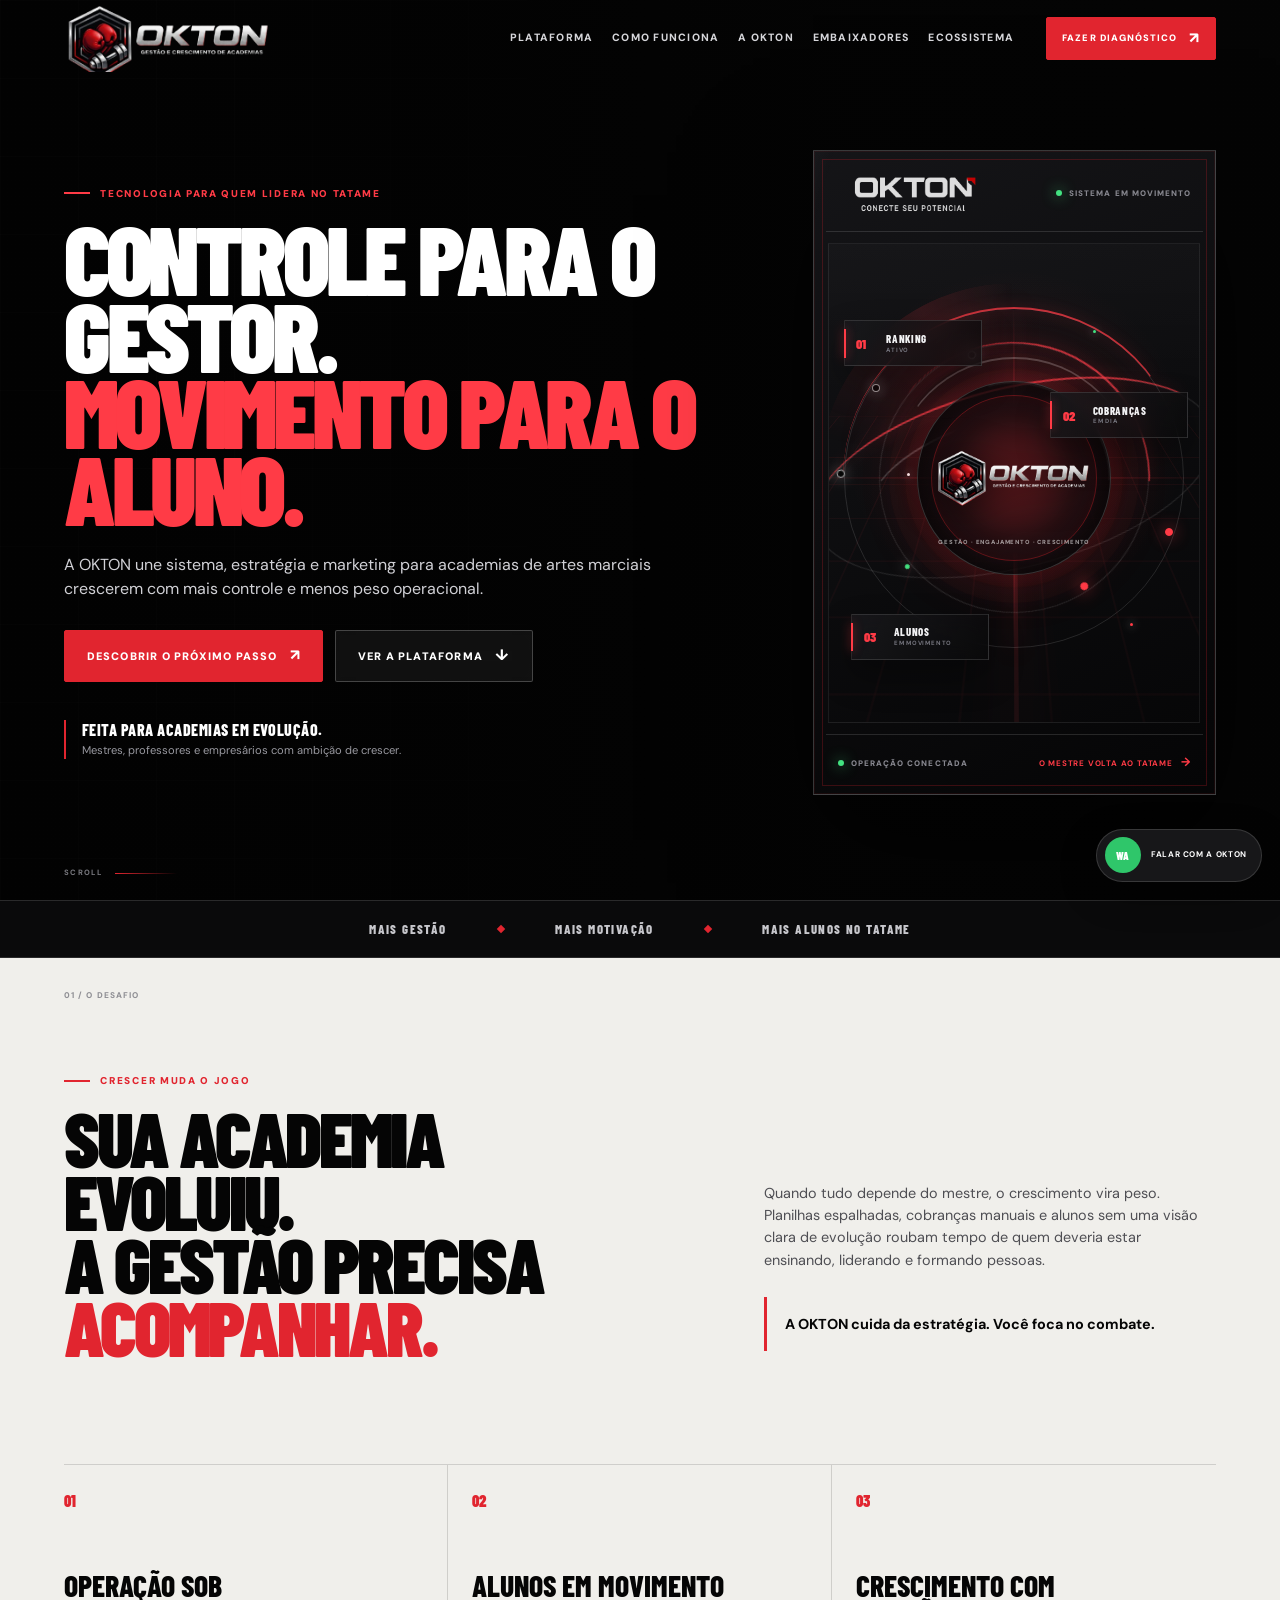
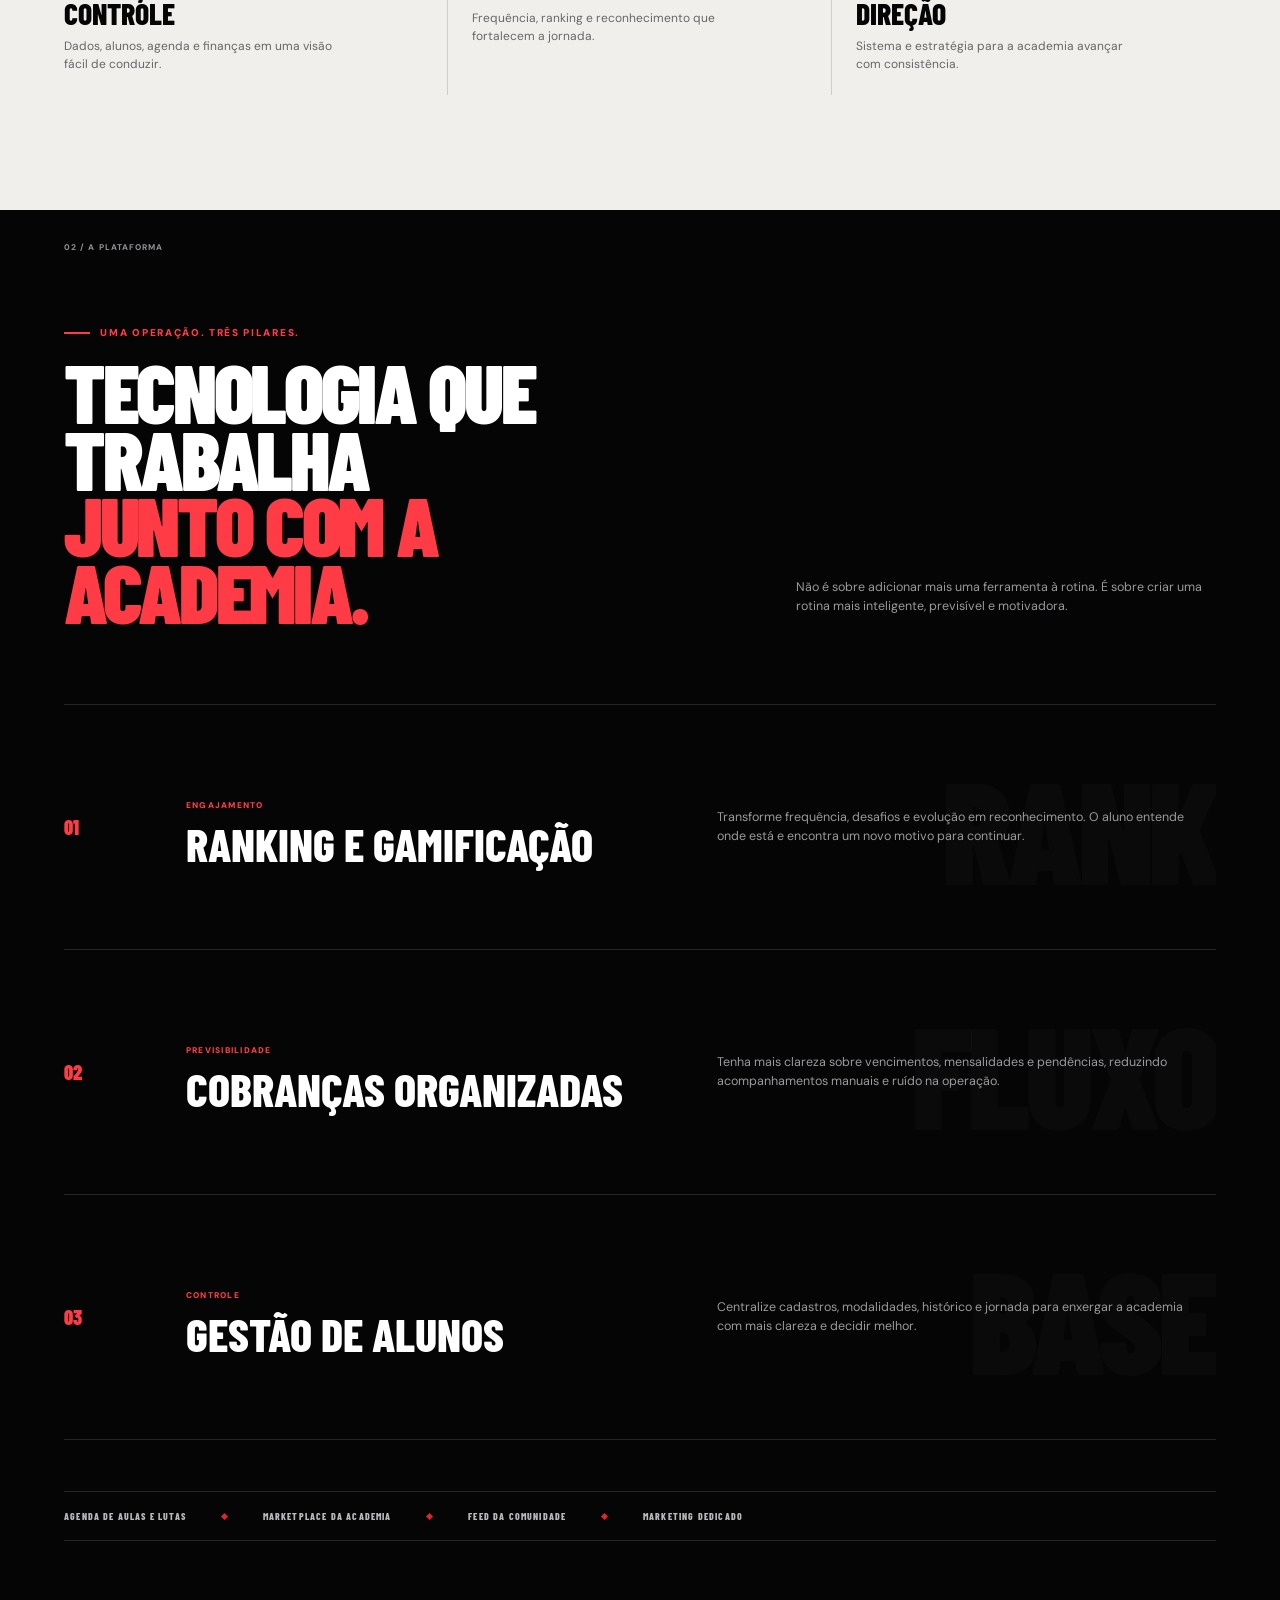
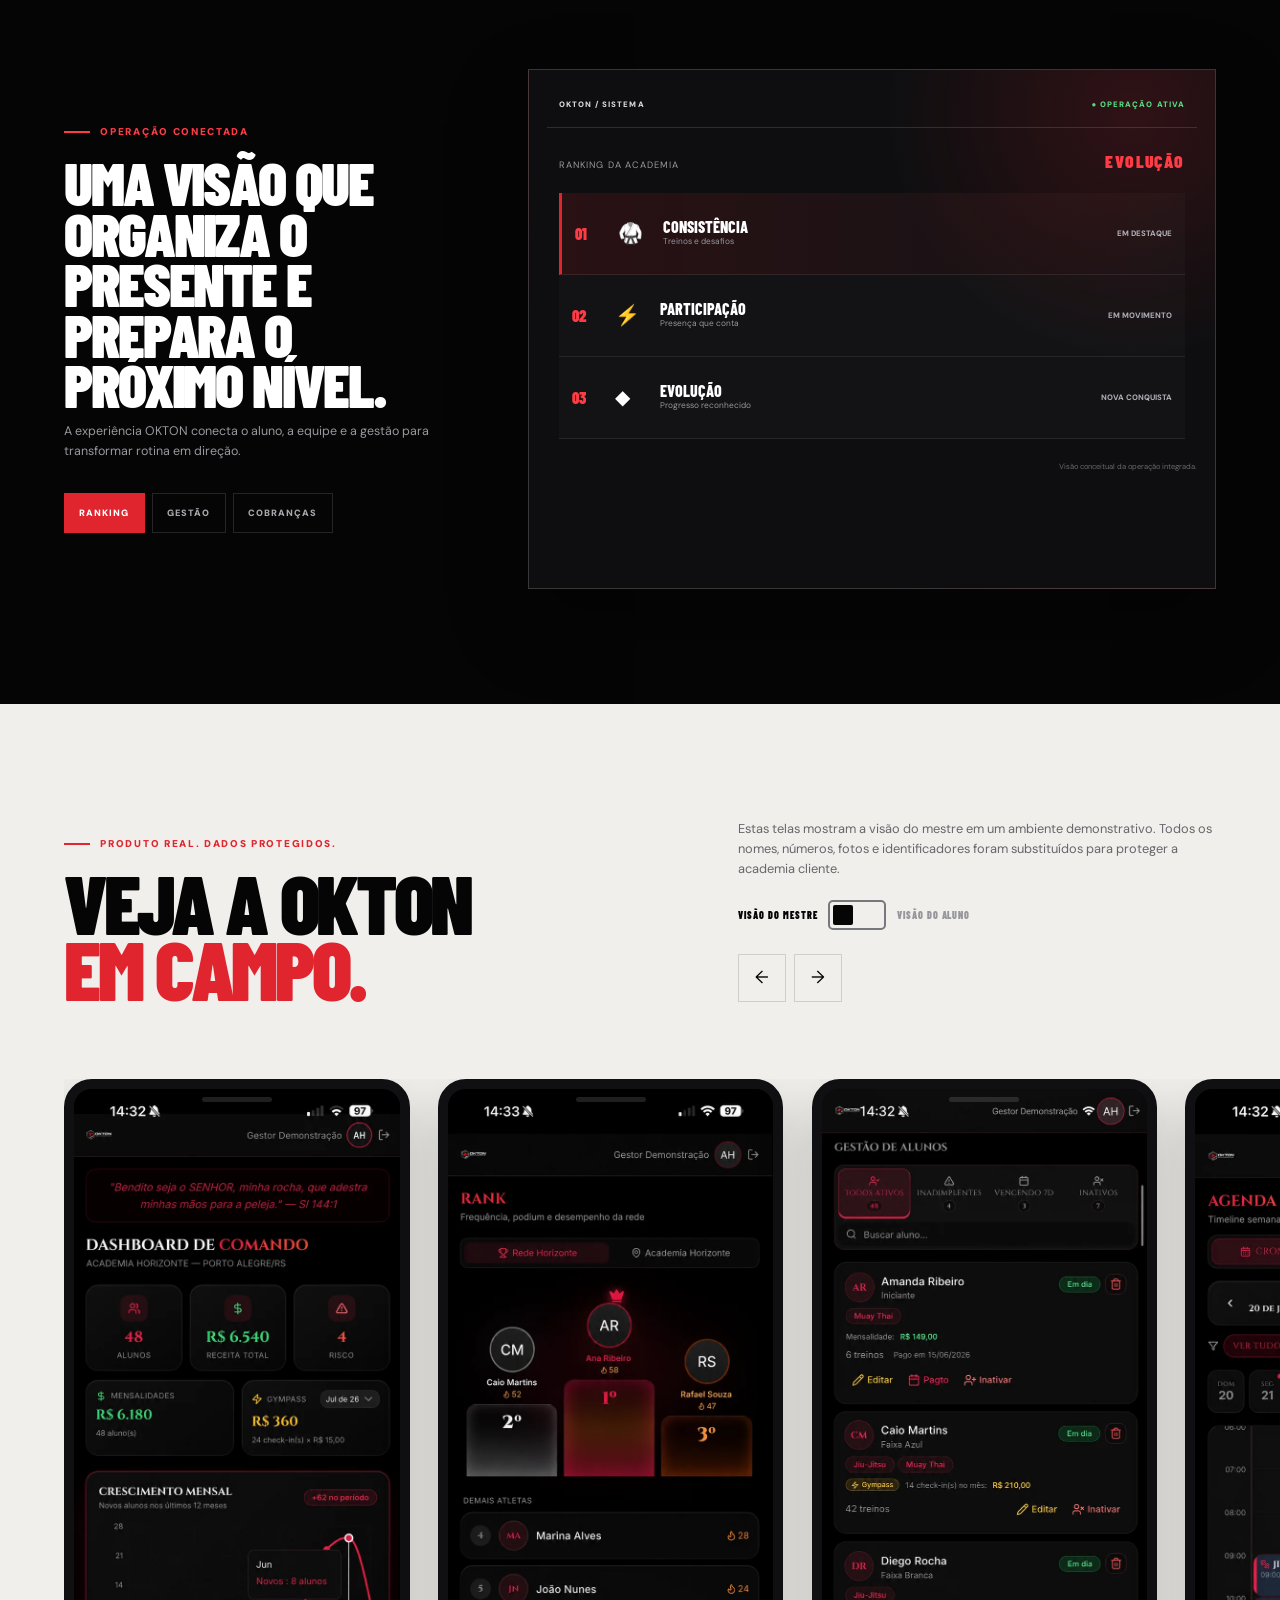
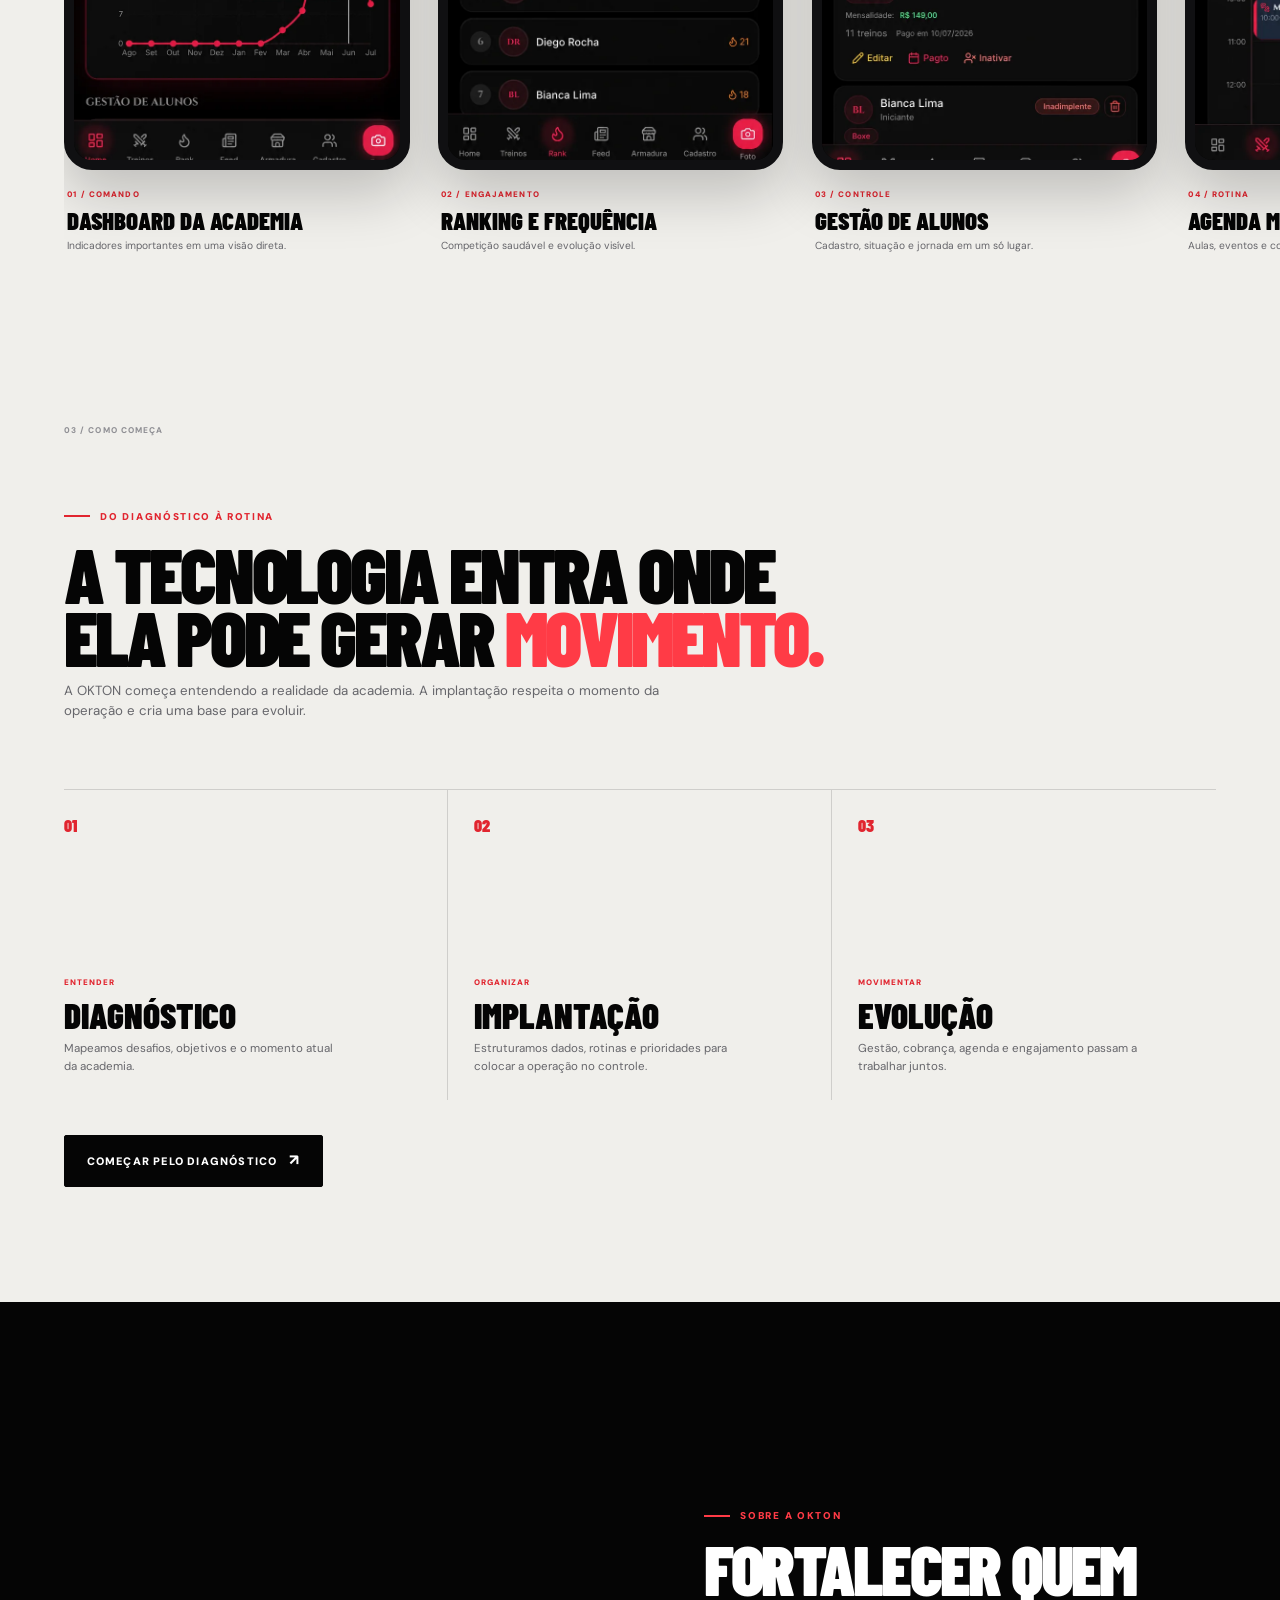
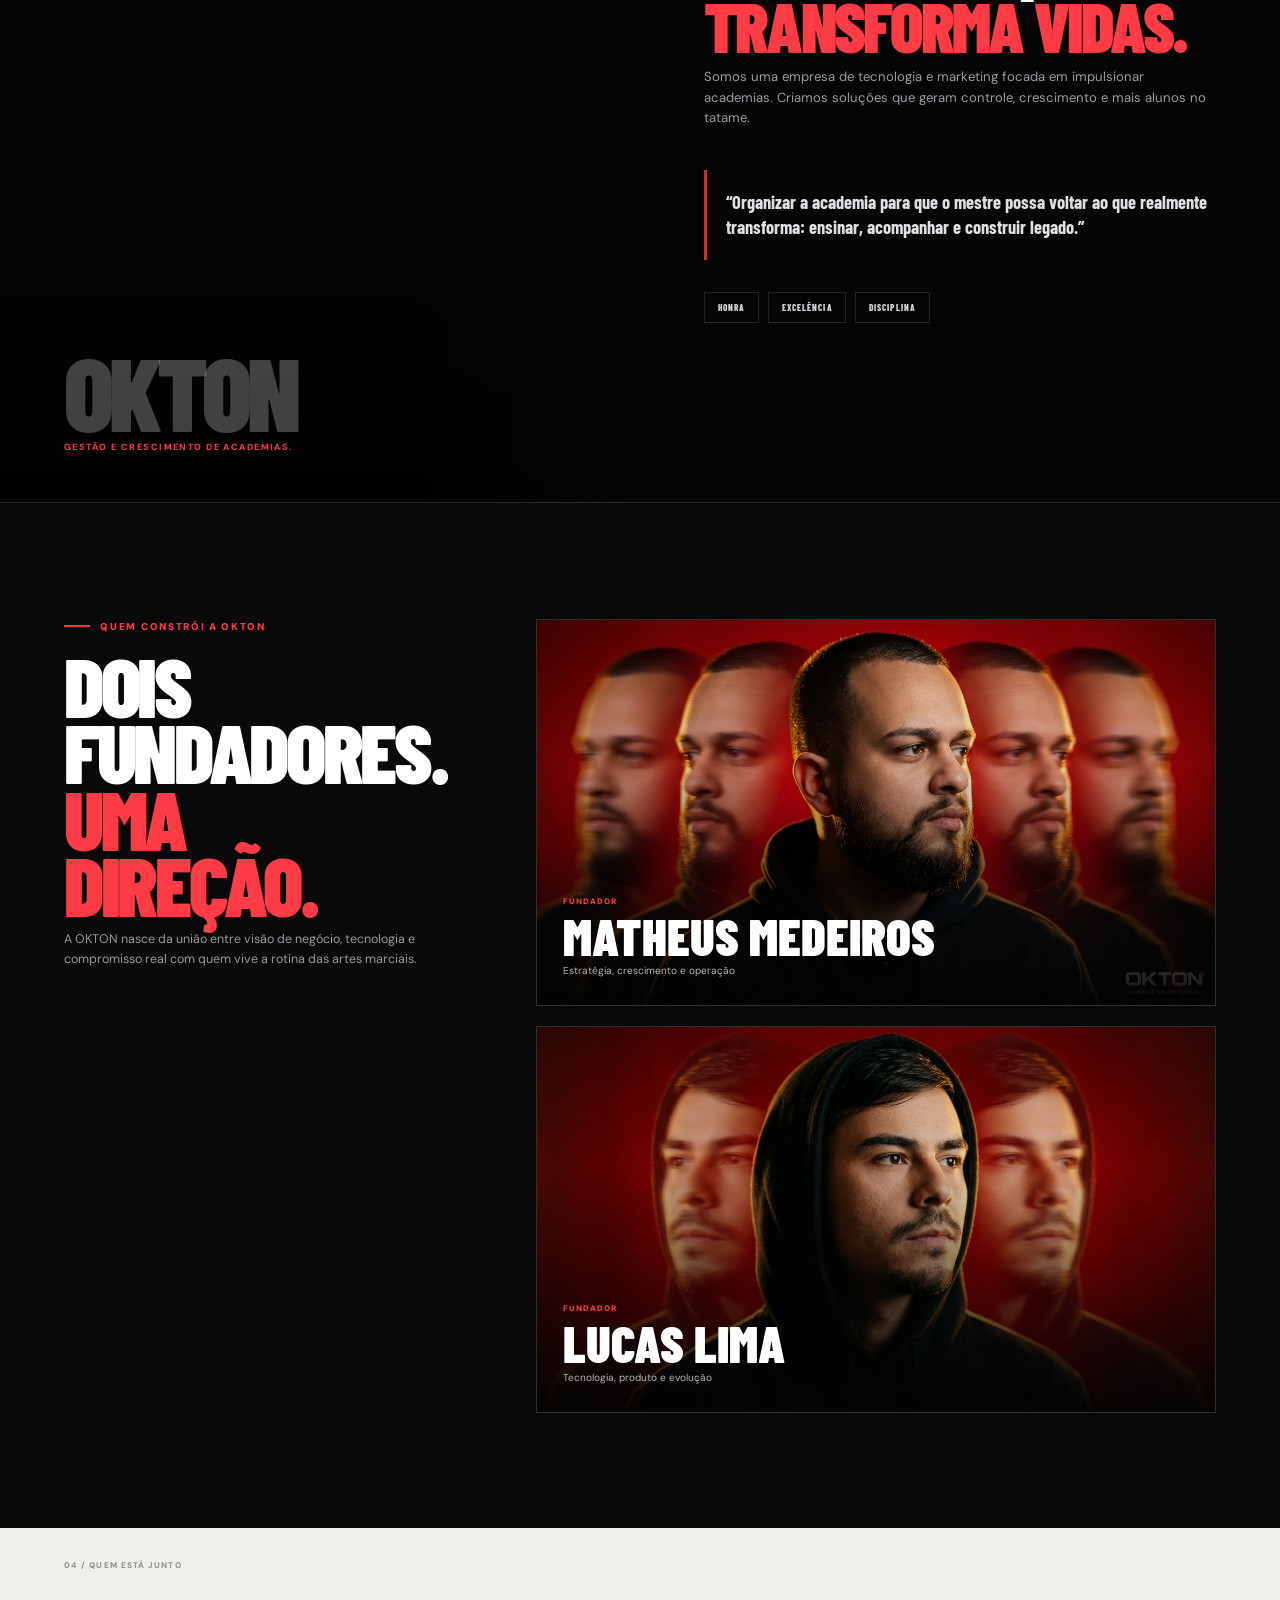
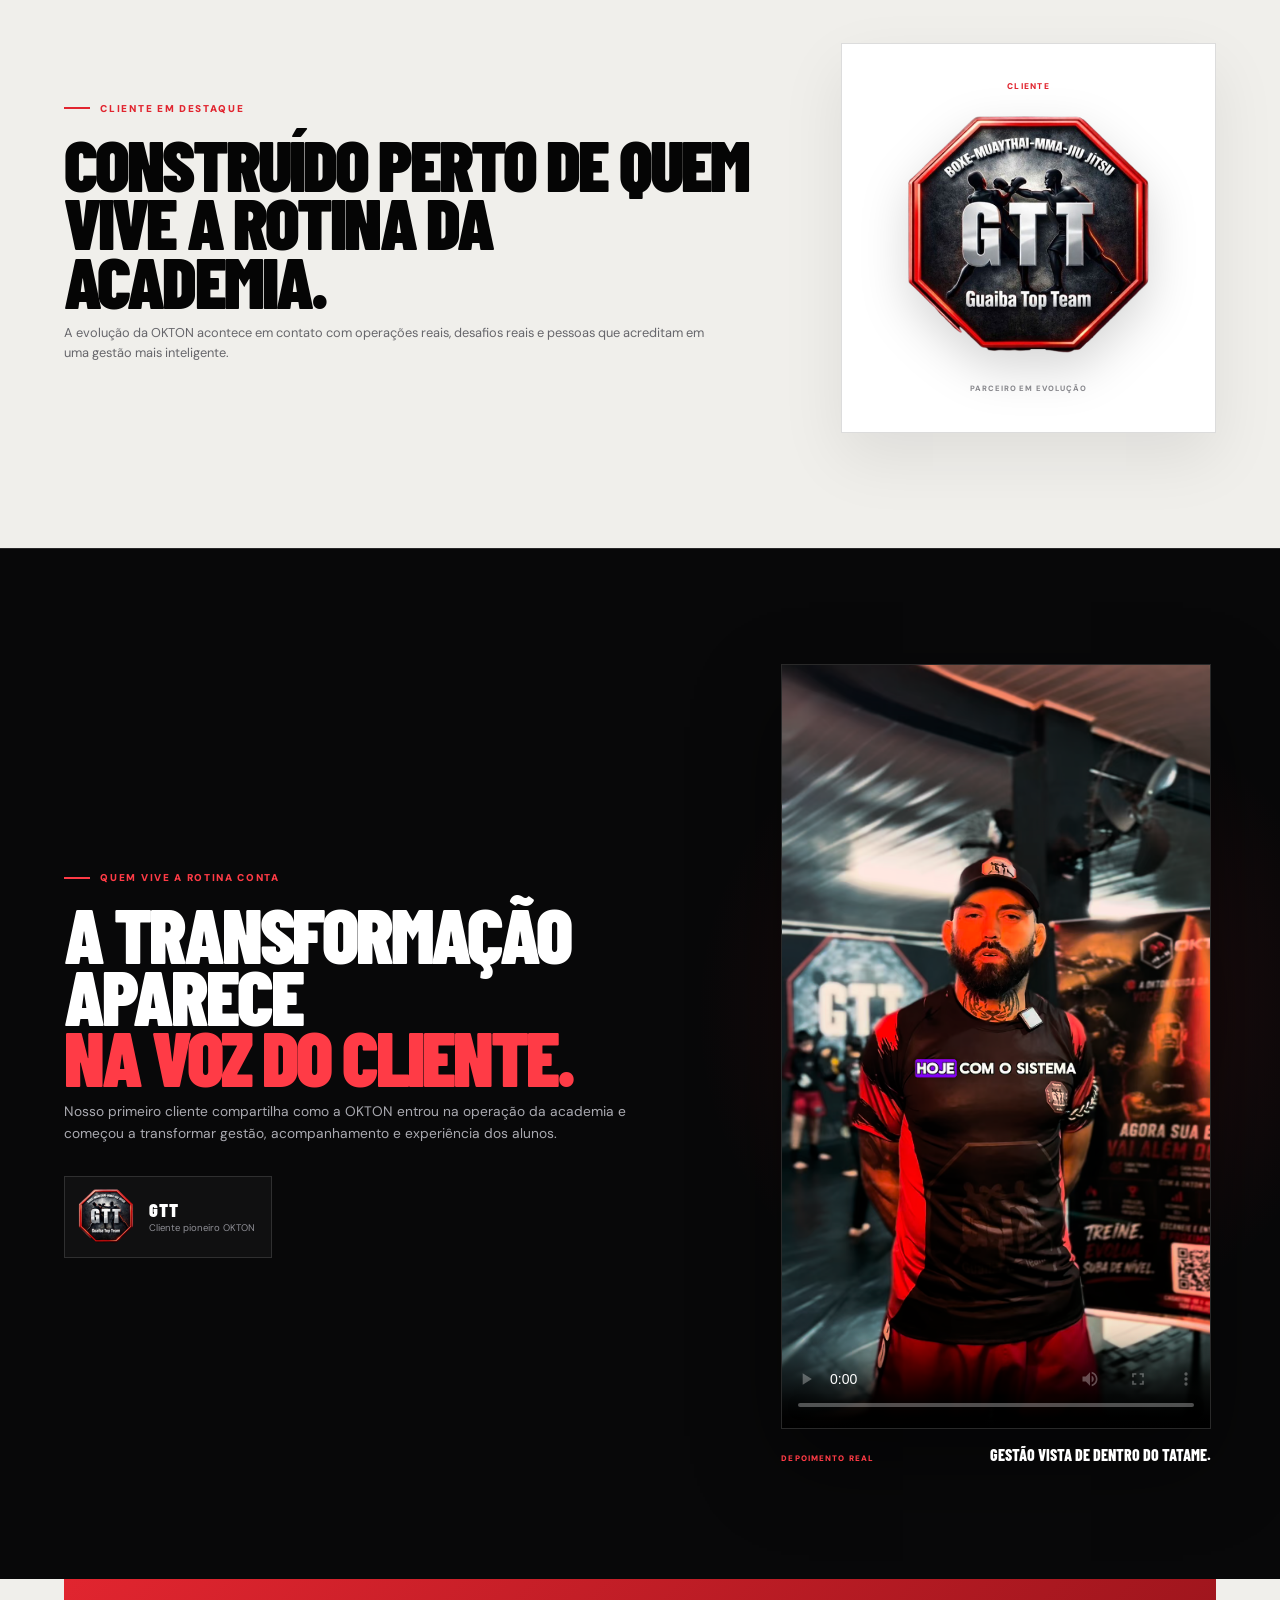
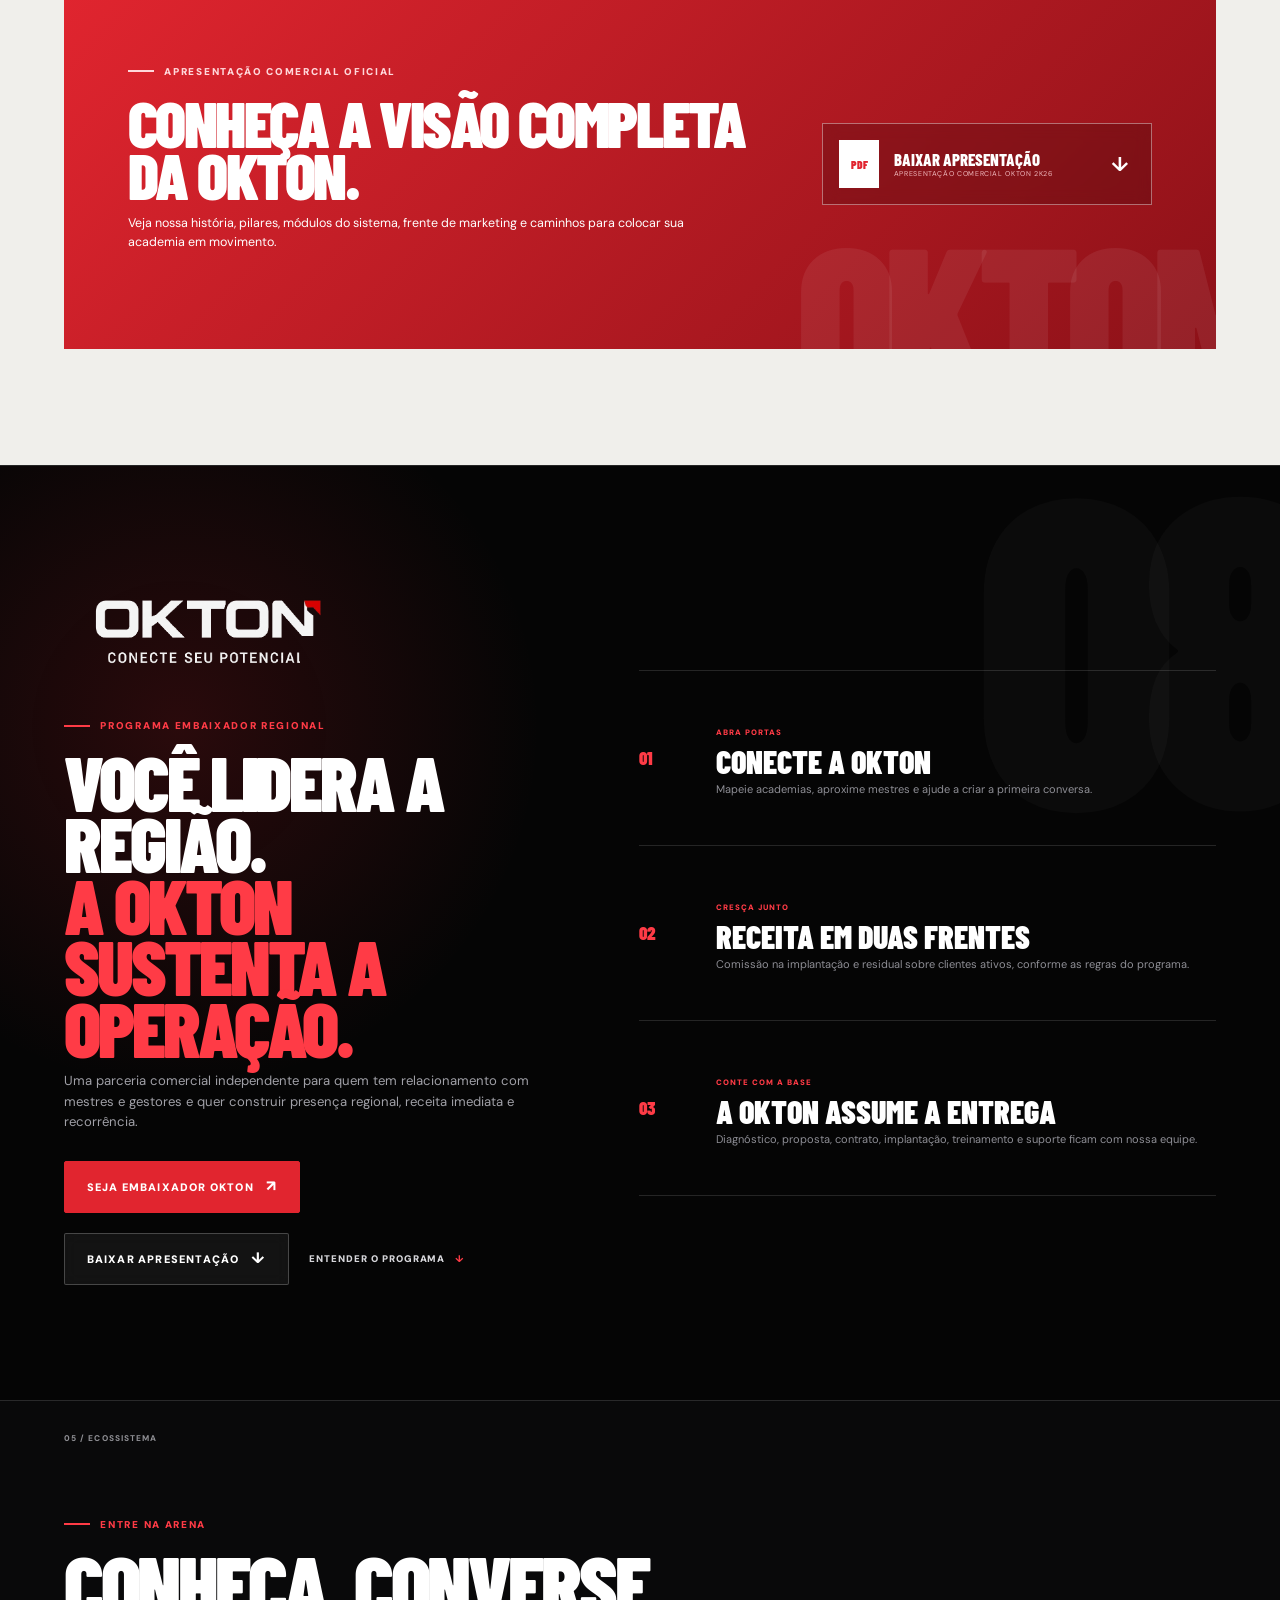
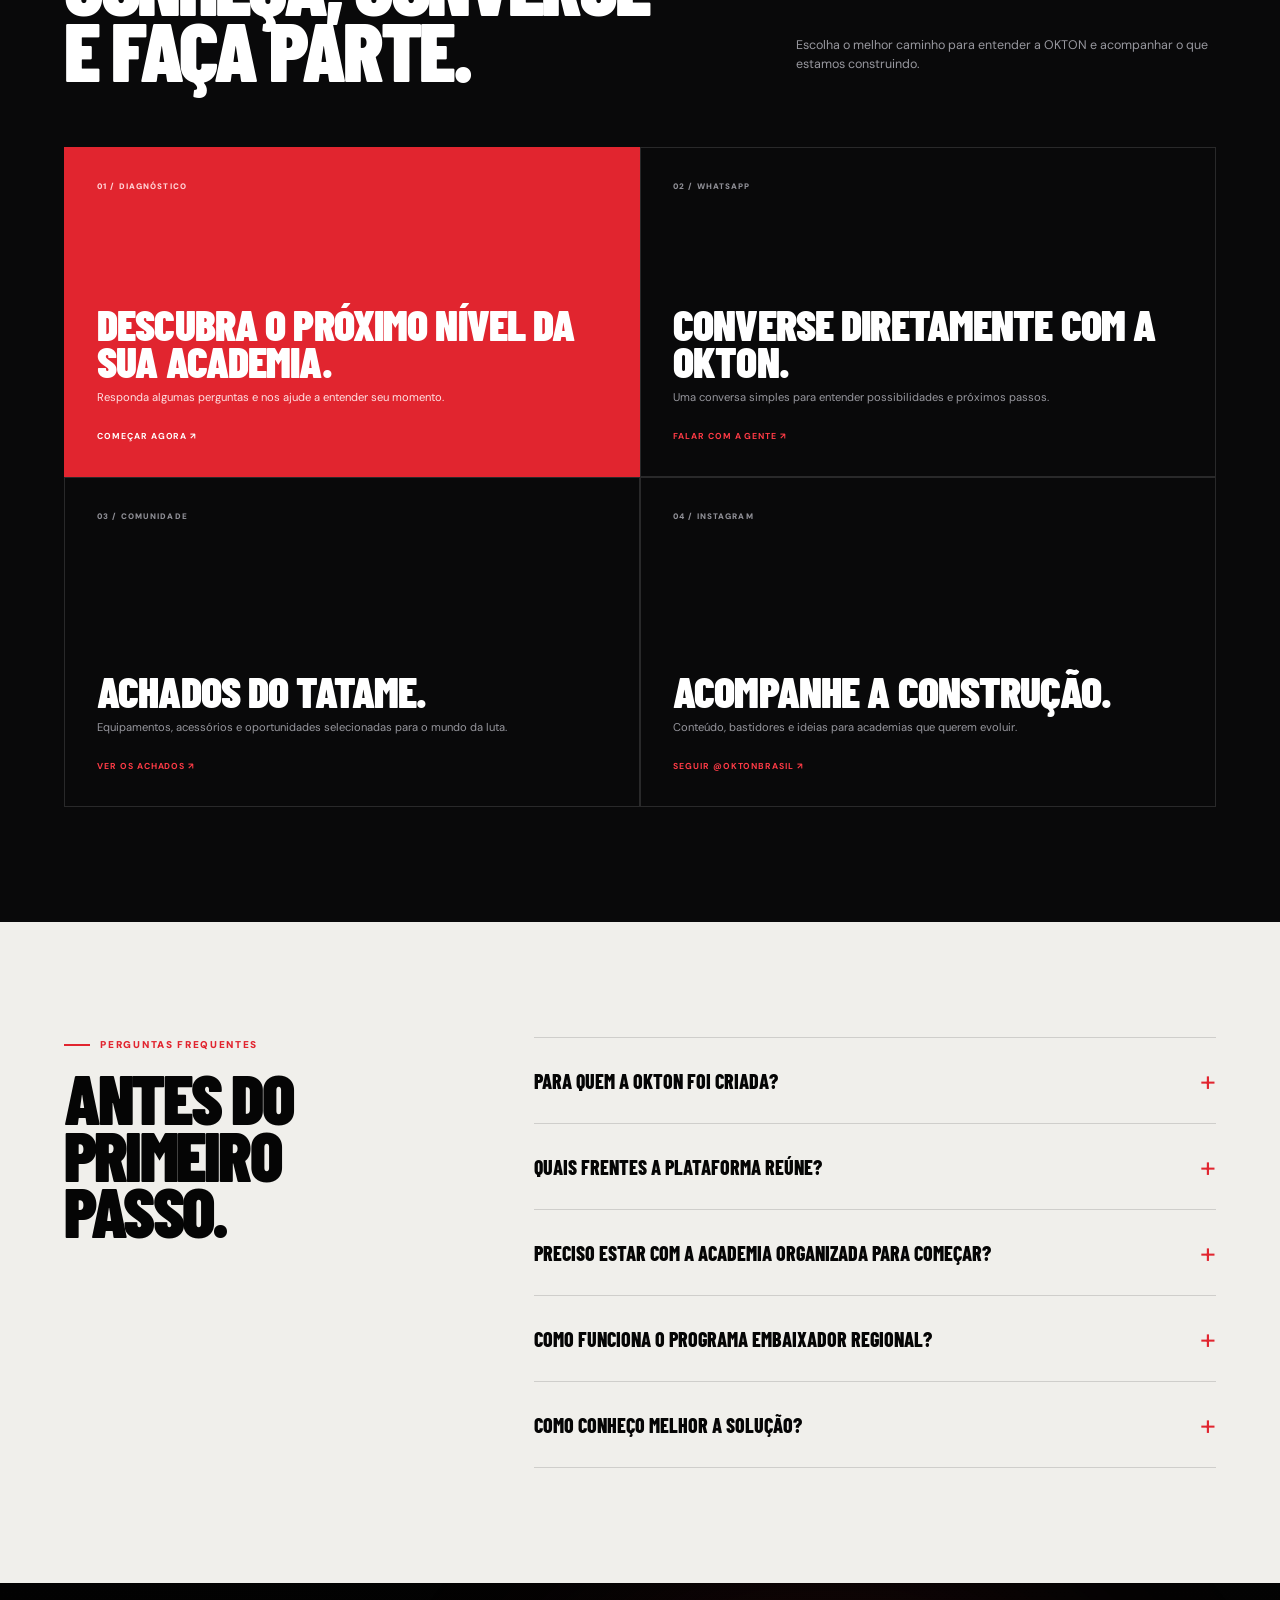
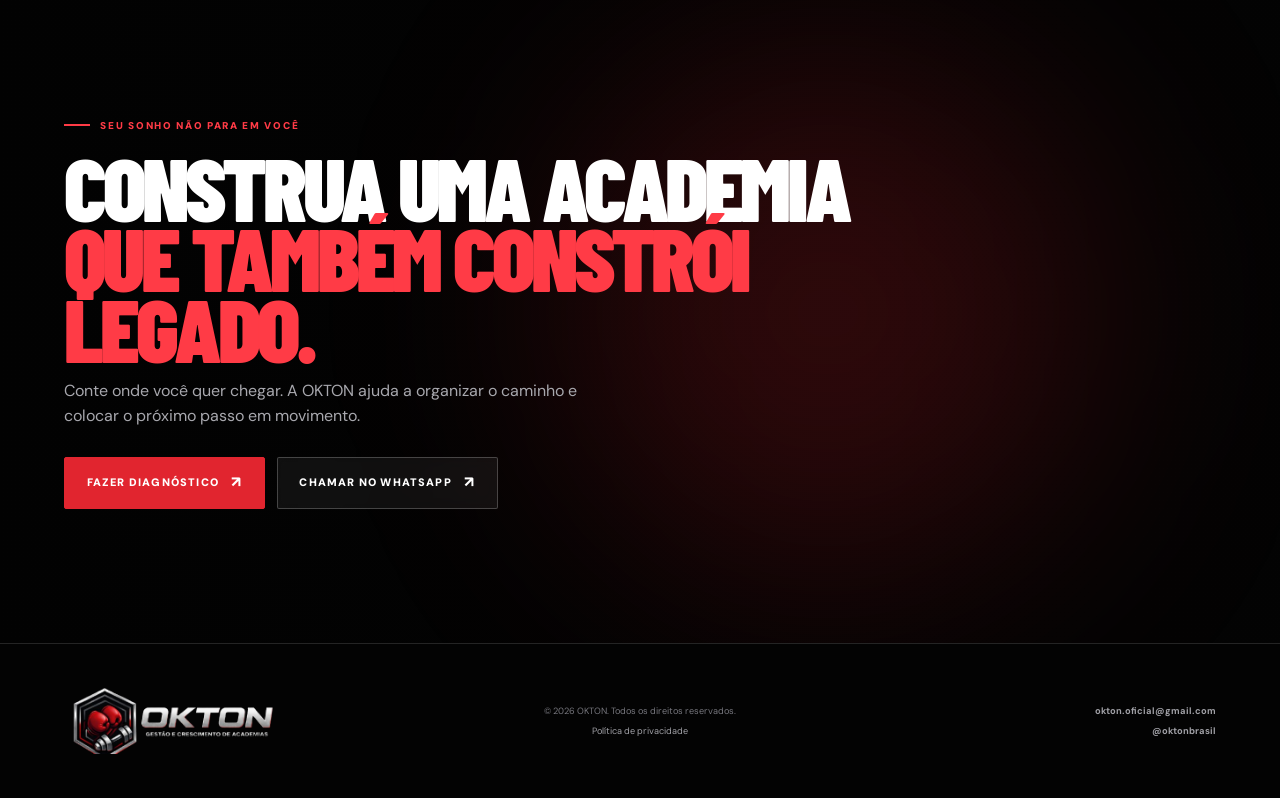
==== commit e6f1f308: "Força carregamento da revisão visual completa" ====
--- a/index.html
+++ b/index.html
@@ -19,7 +19,7 @@
     <link rel="preconnect" href="https://fonts.googleapis.com" />
     <link rel="preconnect" href="https://fonts.gstatic.com" crossorigin />
     <link href="https://fonts.googleapis.com/css2?family=Barlow+Condensed:wght@600;700;800;900&family=DM+Sans:wght@400;500;600;700&display=swap" rel="stylesheet" />
-    <link rel="stylesheet" href="styles.css?v=20260728-2" />
+    <link rel="stylesheet" href="styles.css?v=20260728-3" />
   </head>
   <body>
     <a class="skip-link" href="#conteudo">Ir para o conteúdo</a>
@@ -407,7 +407,6 @@
 
     <a class="whatsapp-float" href="https://wa.me/5551995645315?text=Ol%C3%A1%21%20Conheci%20a%20OKTON%20pelo%20site%20e%20quero%20entender%20como%20a%20plataforma%20pode%20ajudar%20minha%20academia.%20Podemos%20conversar%3F" target="_blank" rel="noopener noreferrer" aria-label="Falar com a OKTON pelo WhatsApp" data-track="whatsapp-flutuante"><span>WA</span><b>FALAR COM A OKTON</b></a>
 
-    <script src="script.js?v=20260728-2"></script>
+    <script src="script.js?v=20260728-3"></script>
   </body>
 </html>
-
--- a/styles.css
+++ b/styles.css
@@ -19,8 +19,8 @@
 }
 
 * { box-sizing: border-box; }
-html { scroll-behavior: smooth; scroll-padding-top: 80px; }
-body { margin: 0; background: var(--black); color: var(--white); font-family: var(--body); line-height: 1.55; overflow-x: hidden; }
+html { max-width: 100%; scroll-behavior: smooth; scroll-padding-top: 80px; overflow-x: hidden; }
+body { width: 100%; max-width: 100%; margin: 0; background: var(--black); color: var(--white); font-family: var(--body); line-height: 1.55; overflow-x: hidden; }
 body.menu-open { overflow: hidden; }
 a, button { -webkit-tap-highlight-color: transparent; }
 button, input { font: inherit; }
@@ -187,7 +187,301 @@
 .about-copy h2 { font-size: clamp(3.4rem, 5.4vw, 5.9rem); }
 .about-copy > p:not(.eyebrow) { max-width: 640px; color: #9b9ba2; font-size: .82rem; }
 .about blockquote { max-width: 630px; margin: 1.8rem 0 0; padding: 1.25rem 0 1.25rem 1.2rem; border-left: 3px solid var(--red); color: #e0e0e4; font: 700 1.15rem/1.35 var(--display); }
-.founders { margin-top: 2.2rem; …4499 tokens truncated…--black);
+.founders { margin-top: 2.2rem; display: flex; flex-wrap: wrap; gap: .8rem; }
+.founders article { min-width: 230px; padding: .75rem; display: flex; align-items: center; gap: .8rem; border: 1px solid var(--line); background: rgba(255,255,255,.025); }
+.founders article > span { width: 42px; height: 42px; display: grid; place-items: center; background: var(--red); color: var(--white); font: 900 .9rem var(--display); clip-path: polygon(25% 0,75% 0,100% 50%,75% 100%,25% 100%,0 50%); }
+.founders strong, .founders small { display: block; }
+.founders strong { font: 800 .95rem var(--display); text-transform: uppercase; }
+.founders small { color: var(--red-bright); font-size: .46rem; font-weight: 900; letter-spacing: .13em; }
+
+.client-section { display: grid; grid-template-columns: 1.3fr .7fr; gap: 5rem; align-items: center; background: var(--paper); color: var(--black); }
+.client-copy { max-width: 880px; }
+.client-copy h2 { font-size: clamp(3.4rem, 5.6vw, 6rem); }
+.client-copy > p:not(.eyebrow) { max-width: 640px; color: var(--dark-muted); font-size: .8rem; }
+.client-mark { min-height: 340px; padding: 2.3rem; display: flex; flex-direction: column; justify-content: center; align-items: center; border: 1px solid var(--dark-line); background: var(--white); box-shadow: 0 25px 60px rgba(0,0,0,.08); }
+.client-mark > span { color: var(--red); font-size: .52rem; font-weight: 900; letter-spacing: .15em; }
+.client-mark img { width: min(285px, 86%); margin: 1rem 0; filter: drop-shadow(0 18px 24px rgba(0,0,0,.16)); }
+.client-mark small { color: #8b8b90; font-size: .48rem; font-weight: 800; letter-spacing: .12em; }
+
+.testimonial {
+  display: grid;
+  grid-template-columns: 1fr .72fr;
+  align-items: center;
+  gap: clamp(3rem, 8vw, 9rem);
+  overflow: hidden;
+  border-top: 1px solid var(--line);
+  background: radial-gradient(circle at 80% 45%, rgba(225,37,47,.16), transparent 28%), #080809;
+}
+.testimonial-copy { max-width: 780px; }
+.testimonial h2 { margin: 0; font: 900 clamp(3.7rem, 6vw, 6.5rem)/.8 var(--display); letter-spacing: -.04em; text-transform: uppercase; }
+.testimonial h2 em { color: var(--red-bright); font-style: normal; }
+.testimonial-copy > p:not(.eyebrow) { max-width: 620px; color: #aaaab1; font-size: .86rem; }
+.testimonial-client { width: fit-content; margin-top: 2rem; padding: .7rem 1rem .7rem .75rem; display: flex; align-items: center; gap: .9rem; border: 1px solid var(--line); background: rgba(255,255,255,.03); }
+.testimonial-client img { width: 58px; height: 58px; object-fit: contain; }
+.testimonial-client strong, .testimonial-client span { display: block; }
+.testimonial-client strong { font: 900 1.15rem var(--display); letter-spacing: .04em; }
+.testimonial-client span { color: #8f8f96; font-size: .6rem; }
+.testimonial-media { width: min(430px, 100%); justify-self: center; }
+.testimonial-media video { width: 100%; aspect-ratio: 9 / 16; display: block; border: 1px solid rgba(255,255,255,.16); background: #000; object-fit: cover; box-shadow: 0 35px 80px rgba(0,0,0,.48); }
+.testimonial-media > div { padding: 1rem 0 0; display: flex; justify-content: space-between; gap: 1rem; align-items: baseline; }
+.testimonial-media span { color: var(--red-bright); font-size: .5rem; font-weight: 900; letter-spacing: .14em; }
+.testimonial-media strong { font: 800 1rem var(--display); text-transform: uppercase; }
+
+.presentation { background: var(--paper); padding-top: 0; color: var(--black); }
+.presentation-card { position: relative; overflow: hidden; min-height: 370px; padding: clamp(2rem, 5vw, 5rem); display: grid; grid-template-columns: 1fr auto; align-items: center; gap: 4rem; background: linear-gradient(135deg, var(--red), var(--red-dark)); color: var(--white); }
+.presentation-card::after { content: "OKTON"; position: absolute; right: -2rem; bottom: -2.1rem; color: rgba(255,255,255,.07); font: 900 clamp(7rem, 16vw, 15rem)/.7 var(--display); letter-spacing: -.06em; pointer-events: none; }
+.presentation-card > div { position: relative; z-index: 2; }
+.presentation-card .eyebrow { color: #ffd7da; }
+.presentation-card h2 { max-width: 750px; margin: 0; font: 900 clamp(3.1rem, 5vw, 5.4rem)/.82 var(--display); text-transform: uppercase; letter-spacing: -.04em; }
+.presentation-card p:not(.eyebrow) { max-width: 610px; font-size: .78rem; }
+.download-button { position: relative; z-index: 3; min-width: 330px; padding: 1rem; display: grid; grid-template-columns: 42px 1fr 24px; align-items: center; gap: .8rem; border: 1px solid rgba(255,255,255,.4); background: rgba(0,0,0,.18); color: var(--white); text-decoration: none; backdrop-filter: blur(8px); transition: transform .2s, background .2s; }
+.download-button:hover { transform: translateY(-3px); background: var(--black); }
+.download-button > span { width: 40px; height: 48px; display: grid; place-items: center; background: var(--white); color: var(--red); font: 900 .72rem var(--display); }
+.download-button strong, .download-button small { display: block; }
+.download-button strong { font: 800 1.05rem var(--display); text-transform: uppercase; }
+.download-button small { color: #efb9bd; font-size: .44rem; letter-spacing: .09em; }
+.download-button > b { font-size: 1.25rem; }
+
+.ecosystem .section-heading { margin-bottom: 4rem; }
+.ecosystem-grid { display: grid; grid-template-columns: 1fr 1fr; }
+.ecosystem-card { position: relative; min-height: 330px; padding: 2rem; display: flex; flex-direction: column; border: 1px solid var(--line); color: var(--white); text-decoration: none; transition: background .25s, transform .25s, border-color .25s; }
+.ecosystem-card:hover { z-index: 2; transform: translateY(-4px); border-color: var(--red); background: rgba(225,37,47,.08); }
+.ecosystem-card.primary { background: var(--red); border-color: var(--red); }
+.ecosystem-card.primary:hover { background: var(--red-bright); }
+.ecosystem-card > span { color: #8f8f96; font-size: .5rem; font-weight: 900; letter-spacing: .14em; }
+.ecosystem-card.primary > span { color: #ffd3d6; }
+.ecosystem-card h3 { max-width: 540px; margin: auto 0 .65rem; font: 900 clamp(2rem, 3.4vw, 3.7rem)/.85 var(--display); text-transform: uppercase; letter-spacing: -.02em; }
+.ecosystem-card p { max-width: 470px; margin: 0 0 1.5rem; color: #97979e; font-size: .7rem; }
+.ecosystem-card.primary p { color: #ffe1e3; }
+.ecosystem-card > b { color: var(--red-bright); font-size: .54rem; letter-spacing: .11em; }
+.ecosystem-card.primary > b { color: var(--white); }
+
+.faq { display: grid; grid-template-columns: .7fr 1.3fr; gap: clamp(3rem, 8vw, 8rem); background: var(--paper); color: var(--black); }
+.faq h2 { font-size: clamp(3.5rem, 5.4vw, 5.8rem); }
+.faq-list { border-top: 1px solid var(--dark-line); }
+.faq details { border-bottom: 1px solid var(--dark-line); }
+.faq summary { list-style: none; min-height: 85px; padding: 1rem 0; display: flex; align-items: center; justify-content: space-between; gap: 1rem; cursor: pointer; font: 800 1.25rem var(--display); text-transform: uppercase; }
+.faq summary::-webkit-details-marker { display: none; }
+.faq summary span { color: var(--red); font: 400 1.8rem var(--body); transition: transform .2s; }
+.faq details[open] summary span { transform: rotate(45deg); }
+.faq details p { max-width: 720px; margin: -.2rem 0 1.5rem; color: var(--dark-muted); font-size: .76rem; }
+
+.final-cta { position: relative; overflow: hidden; min-height: 660px; padding: 7rem var(--page); display: flex; align-items: center; background: linear-gradient(90deg, rgba(2,2,2,.98), rgba(2,2,2,.62)), url("assets/okton-hero.webp") 70% center/cover no-repeat; }
+.final-cta > div:not(.final-cta-glow) { position: relative; z-index: 2; max-width: 920px; }
+.final-cta-glow { position: absolute; width: 520px; height: 520px; right: 15%; top: 50%; transform: translateY(-50%); border-radius: 50%; background: rgba(225,37,47,.2); filter: blur(120px); }
+.final-cta h2 { margin: 0; font: 900 clamp(4rem, 7vw, 7.5rem)/.79 var(--display); text-transform: uppercase; letter-spacing: -.045em; }
+.final-cta > div > p:not(.eyebrow) { max-width: 560px; color: #a8a8ae; }
+
+footer { min-height: 155px; padding: 2rem var(--page); display: grid; grid-template-columns: 1fr auto 1fr; align-items: center; gap: 2rem; border-top: 1px solid var(--line); background: #030303; color: #77777e; }
+.footer-center { text-align: center; font-size: .57rem; }
+.footer-center p { margin: 0 0 .35rem; }
+.footer-center a, .footer-links a { color: #a1a1a7; text-decoration: none; }
+.footer-center a:hover, .footer-links a:hover { color: var(--white); }
+.footer-links { justify-self: end; display: grid; gap: .35rem; text-align: right; font-size: .58rem; font-weight: 700; }
+.whatsapp-float { position: fixed; z-index: 90; right: 1.15rem; bottom: 1.15rem; min-height: 49px; padding: .45rem .85rem .45rem .45rem; display: flex; align-items: center; gap: .65rem; border: 1px solid rgba(255,255,255,.14); border-radius: 100px; background: #171719; color: var(--white); text-decoration: none; box-shadow: 0 12px 35px rgba(0,0,0,.38); transition: transform .2s, background .2s; }
+.whatsapp-float:hover { transform: translateY(-3px); background: #1f7f48; }
+.whatsapp-float span { width: 36px; height: 36px; display: grid; place-items: center; border-radius: 50%; background: #2fc66a; font: 900 .67rem var(--display); }
+.whatsapp-float b { font-size: .51rem; letter-spacing: .08em; }
+
+.js-ready .reveal { opacity: 0; transform: translateY(26px); transition: opacity .7s ease, transform .7s ease; }
+.js-ready .reveal.is-visible { opacity: 1; transform: translateY(0); }
+@keyframes panel-in { from { opacity: 0; transform: translateY(8px); } to { opacity: 1; transform: translateY(0); } }
+
+.legal-page { background: var(--paper); color: var(--black); }
+.legal-page .site-header { background: rgba(5,5,5,.96); }
+.legal-content { max-width: 900px; margin: 0 auto; padding: 150px 1.25rem 7rem; }
+.legal-content h1 { margin: 0; font: 900 clamp(4rem, 8vw, 7rem)/.8 var(--display); text-transform: uppercase; letter-spacing: -.04em; }
+.legal-update { color: var(--dark-muted); font-size: .7rem; }
+.legal-content section { padding: 1.5rem 0; border-top: 1px solid var(--dark-line); }
+.legal-content section:first-of-type { margin-top: 3rem; }
+.legal-content h2 { margin: 0 0 .6rem; font: 800 1.7rem var(--display); text-transform: uppercase; }
+.legal-content section p { margin: 0; color: #56565b; font-size: .82rem; }
+.legal-content a { color: var(--red-dark); }
+.legal-page footer { grid-template-columns: 1fr auto; }
+
+@media (max-width: 1120px) {
+  .site-header nav { display: none; position: fixed; inset: 68px 0 auto; padding: 1.5rem var(--page) 2rem; flex-direction: column; align-items: flex-start; background: rgba(5,5,5,.98); border-bottom: 1px solid var(--line); }
+  .site-header nav.is-open { display: flex; }
+  .site-header nav a { font: 800 1.8rem var(--display); }
+  .menu-toggle { display: block; margin-left: auto; }
+  .header-cta { margin-left: 0; }
+  .hero { grid-template-columns: 1fr; min-height: auto; padding-top: 145px; }
+  .hero-content { max-width: 900px; }
+  .hero-system { width: min(560px, 100%); min-height: 430px; margin-left: auto; transform: none; }
+  .system-radar { width: 160px; height: 160px; }
+  .system-radar span:nth-child(1) { inset: 57px; }
+  .product-stage { grid-template-columns: 1fr; }
+  .product-copy { max-width: 760px; }
+  .product-screen { width: min(850px, 100%); }
+  .about { grid-template-columns: .85fr 1.15fr; }
+  .client-section { grid-template-columns: 1fr .55fr; gap: 3rem; }
+  .presentation-card { grid-template-columns: 1fr; }
+  .download-button { width: min(420px, 100%); }
+}
+
+@media (max-width: 820px) {
+  :root { --page: 1.25rem; }
+  .site-header { min-height: 68px; gap: .75rem; }
+  .header-cta { display: none; }
+  .brand-symbol { width: 38px; height: 38px; }
+  .brand-name { font-size: 1.2rem; }
+  .hero { padding-top: 115px; background-position: 72% center; }
+  .hero-backdrop { background: linear-gradient(90deg, rgba(2,2,2,.97), rgba(2,2,2,.75)), linear-gradient(0deg, var(--black), transparent 28%); }
+  .hero h1 { font-size: clamp(4rem, 16vw, 6rem); }
+  .hero-system { margin: 1rem 0 2rem; }
+  .scroll-cue { display: none; }
+  .impact-strip { overflow-x: auto; justify-content: flex-start; white-space: nowrap; scrollbar-width: none; -ms-overflow-style: none; }
+  .impact-strip::-webkit-scrollbar { display: none; }
+  .manifesto { grid-template-columns: 1fr; gap: 2rem; }
+  .pain-grid { grid-template-columns: 1fr; }
+  .pain-grid article, .pain-grid article:not(:first-child) { min-height: auto; padding: 1.5rem 0; border-right: 0; border-bottom: 1px solid var(--dark-line); }
+  .pain-grid h3 { margin-top: 1.8rem; }
+  .section-heading { display: block; }
+  .section-heading > p { margin-top: 1.4rem; }
+  .solution { grid-template-columns: 55px 1fr; gap: 1rem; }
+  .solution > p { grid-column: 2; margin-top: 0; }
+  .solution-mark { font-size: 6rem; }
+  .method-steps { grid-template-columns: 1fr; }
+  .method-steps li, .method-steps li:not(:first-child) { min-height: 220px; padding: 1.5rem 0; border-right: 0; border-bottom: 1px solid var(--dark-line); }
+  .about { grid-template-columns: 1fr; }
+  .about-image { min-height: 540px; background-position: 67% center; }
+  .about-image::after { background: linear-gradient(0deg, var(--black), transparent 48%); }
+  .about-copy { padding: 4.5rem var(--page) 5rem; }
+  .client-section { grid-template-columns: 1fr; }
+  .client-mark { min-height: 280px; }
+  .ecosystem-grid { grid-template-columns: 1fr; }
+  .ecosystem-card { min-height: 300px; }
+  .faq { grid-template-columns: 1fr; }
+  footer { grid-template-columns: 1fr; align-items: start; }
+  .footer-center { text-align: left; }
+  .footer-links { justify-self: start; text-align: left; }
+}
+
+@media (max-width: 520px) {
+  .hero { padding-bottom: 4.5rem; }
+  .hero h1 { font-size: 3.85rem; }
+  .hero-actions .button { width: 100%; }
+  .hero-system { min-height: 410px; padding: .75rem; }
+  .system-footer { display: grid; }
+  .system-radar { margin-block: .8rem; }
+  .manifesto h2, .method h2, .about h2, .client-section h2, .faq h2 { font-size: 3.35rem; }
+  .section-heading h2 { font-size: 3.45rem; }
+  .solution { grid-template-columns: 38px 1fr; }
+  .solution-title h3 { font-size: 2rem; }
+  .product-copy h2 { font-size: 3rem; }
+  .product-screen { min-height: 480px; padding: .65rem; }
+  .rank-row { grid-template-columns: 24px 28px 1fr; }
+  .rank-row > span { display: none; }
+  .metric-grid { grid-template-columns: 1fr; }
+  .metric-grid article { min-height: 120px; }
+  .metric-grid strong { margin-top: 1.2rem; }
+  .billing-row { grid-template-columns: 38px 1fr; }
+  .billing-row > b { grid-column: 2; }
+  .founders article { width: 100%; }
+  .presentation-card { padding: 2rem 1.2rem; }
+  .presentation-card h2 { font-size: 3.2rem; }
+  .download-button { min-width: 0; grid-template-columns: 38px 1fr 20px; }
+  .download-button small { display: none; }
+  .final-cta h2 { font-size: 3.8rem; }
+  .whatsapp-float { width: 49px; padding: .35rem; border-radius: 50%; }
+  .whatsapp-float span { width: 39px; height: 39px; }
+  .whatsapp-float b { display: none; }
+}
+
+@media (prefers-reduced-motion: reduce) {
+  html { scroll-behavior: auto; }
+  *, *::before, *::after { scroll-behavior: auto !important; animation-duration: .01ms !important; animation-iteration-count: 1 !important; transition-duration: .01ms !important; }
+}
+
+/* 2K26 official brand and product proof */
+.brand-official {
+  position: relative;
+  width: 220px;
+  height: 66px;
+  overflow: hidden;
+}
+.brand-official img {
+  position: absolute;
+  width: 220px;
+  max-width: none;
+  height: 220px;
+  left: 0;
+  top: -74px;
+  object-fit: contain;
+}
+.site-header .brand-official { margin-left: -5px; }
+.site-header nav { gap: clamp(.75rem, 1.45vw, 1.7rem); }
+.hero-signature {
+  position: relative;
+  z-index: 3;
+  width: 165px;
+  margin: .15rem auto .2rem;
+  opacity: .9;
+}
+.capability-band {
+  margin-top: 3.2rem;
+  padding: 1.1rem 0;
+  display: flex;
+  align-items: center;
+  gap: clamp(1rem, 2.8vw, 3rem);
+  overflow-x: auto;
+  border-block: 1px solid var(--line);
+  color: #b8b8be;
+  white-space: nowrap;
+  font: 800 .61rem var(--display);
+  letter-spacing: .12em;
+}
+.capability-band i {
+  flex: 0 0 5px;
+  width: 5px;
+  height: 5px;
+  background: var(--red);
+  transform: rotate(45deg);
+}
+
+.product-proof {
+  overflow: hidden;
+  background: var(--paper);
+  color: var(--black);
+}
+.product-proof-head {
+  display: grid;
+  grid-template-columns: 1.1fr .9fr;
+  align-items: end;
+  gap: clamp(2rem, 7vw, 7rem);
+}
+.product-proof h2,
+.team-section h2,
+.ambassadors h2 {
+  margin: 0;
+  font: 900 clamp(3.7rem, 6.5vw, 7rem)/.8 var(--display);
+  letter-spacing: -.04em;
+  text-transform: uppercase;
+}
+.product-proof h2 em,
+.team-section h2 em,
+.ambassadors h2 em { color: var(--red); font-style: normal; }
+.product-proof-copy > p {
+  max-width: 590px;
+  margin: 0;
+  color: var(--dark-muted);
+  font-size: .8rem;
+}
+.experience-switch { margin-top: 1.35rem; display: flex; align-items: center; gap: .65rem; color: #97979d; font: 900 .62rem var(--display); letter-spacing: .1em; text-transform: uppercase; }
+.experience-switch > span { transition: color .2s; }
+.experience-switch > span.is-active { color: var(--black); }
+.view-toggle { position: relative; width: 58px; height: 30px; padding: 3px; border: 2px solid #77777e; border-radius: 5px; background: transparent; cursor: pointer; transition: border-color .2s, background .2s; }
+.view-toggle i { display: block; width: 20px; height: 20px; border-radius: 2px; background: var(--black); transition: transform .25s ease, background .2s; }
+.view-toggle.is-student { border-color: var(--red); background: rgba(225,37,47,.08); }
+.view-toggle.is-student i { background: var(--red); transform: translateX(26px); }
+.view-toggle:focus-visible { outline: 3px solid rgba(225,37,47,.28); outline-offset: 3px; }
+.gallery-controls { display: flex; gap: .5rem; margin-top: 1.5rem; }
+.gallery-controls button {
+  width: 48px;
+  height: 48px;
+  border: 1px solid var(--dark-line);
+  background: transparent;
+  color: var(--black);
   cursor: pointer;
   font-size: 1.1rem;
   transition: color .2s, background .2s, border-color .2s;
@@ -643,7 +937,10 @@
   .okton-core-stage { min-height: 445px; }
 }
 @media (max-width: 820px) {
-  .hero-system { width: min(620px,100%); min-height: 560px; }
+  .hero { width: 100%; min-width: 0; grid-template-columns: minmax(0, 1fr); }
+  .hero-content,
+  .hero-system { width: 100%; min-width: 0; max-width: 100%; }
+  .hero-system { min-height: 560px; margin-inline: 0; justify-self: stretch; }
   .okton-core-stage { min-height: 440px; }
 }
 @media (max-width: 520px) {
@@ -683,4 +980,3 @@
   .core-particle { animation: none !important; }
   .okton-core-stage { transform: none !important; transition: none !important; }
 }
-
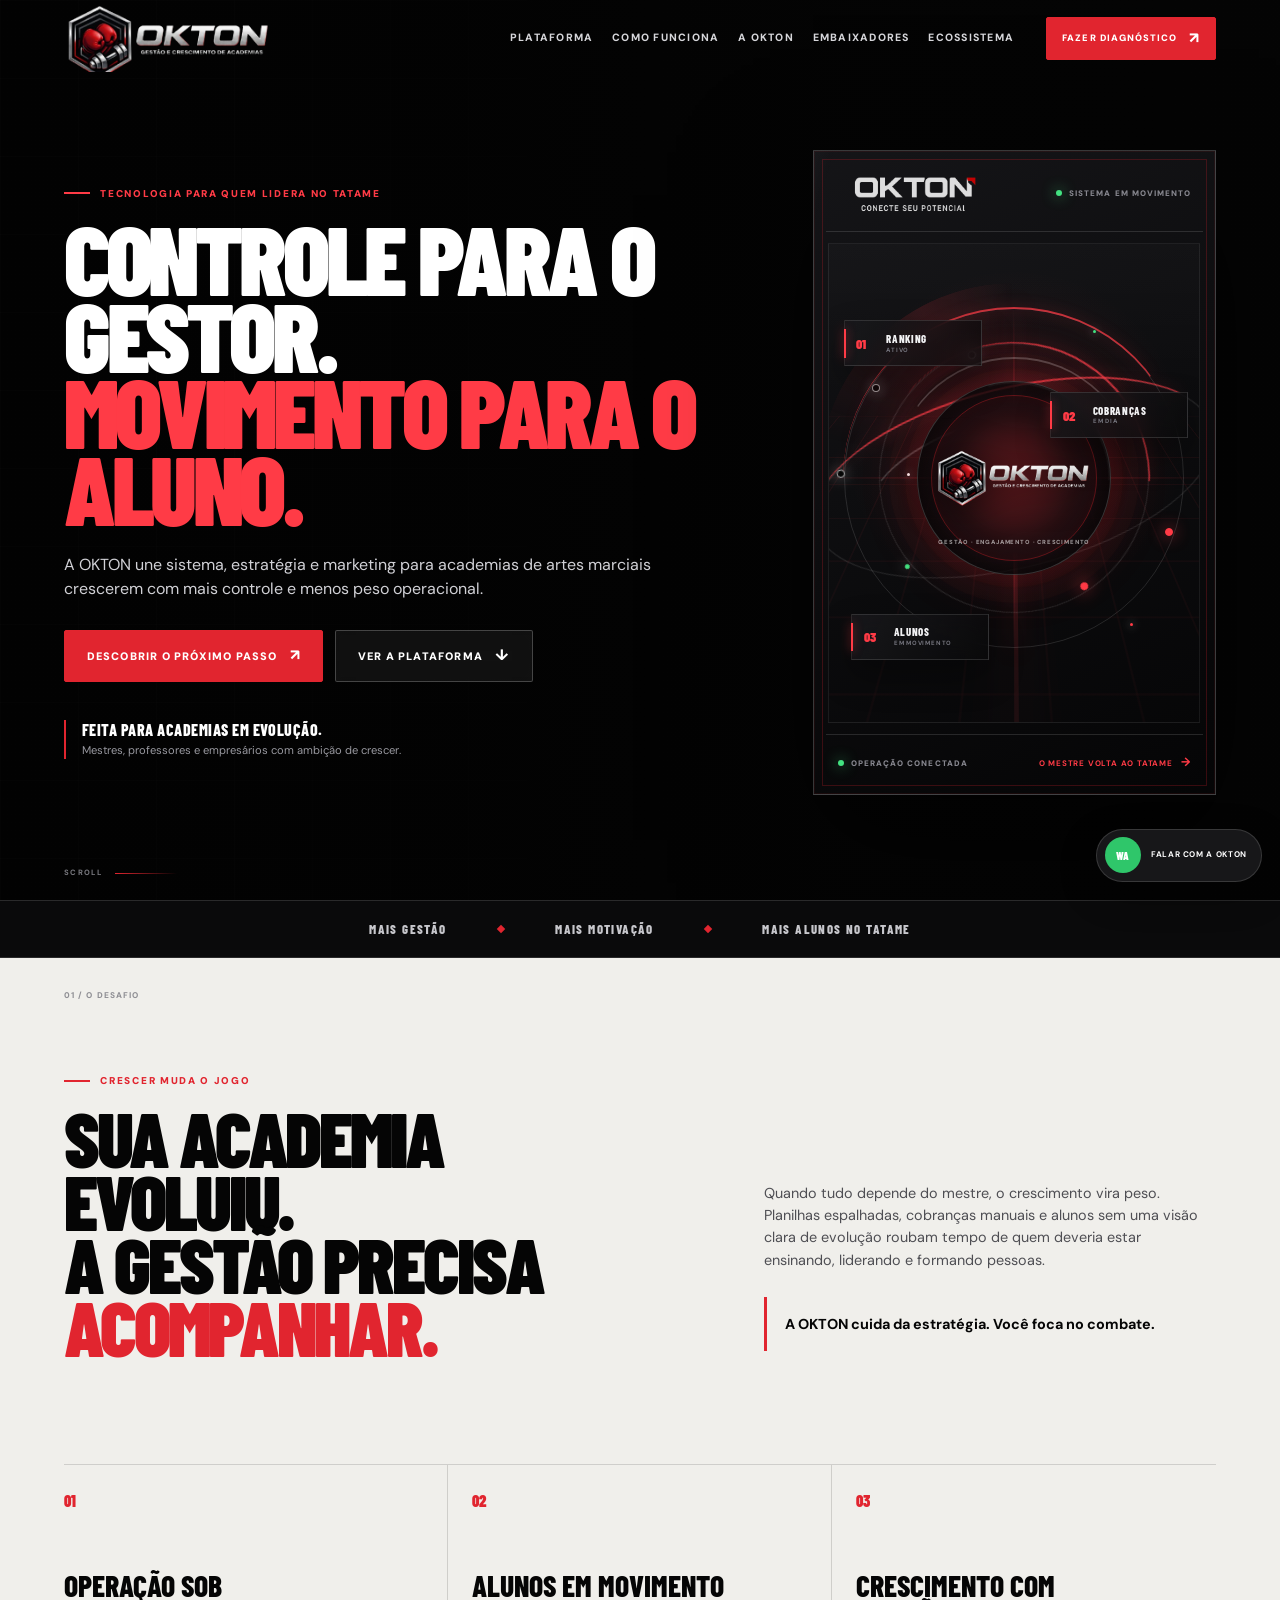
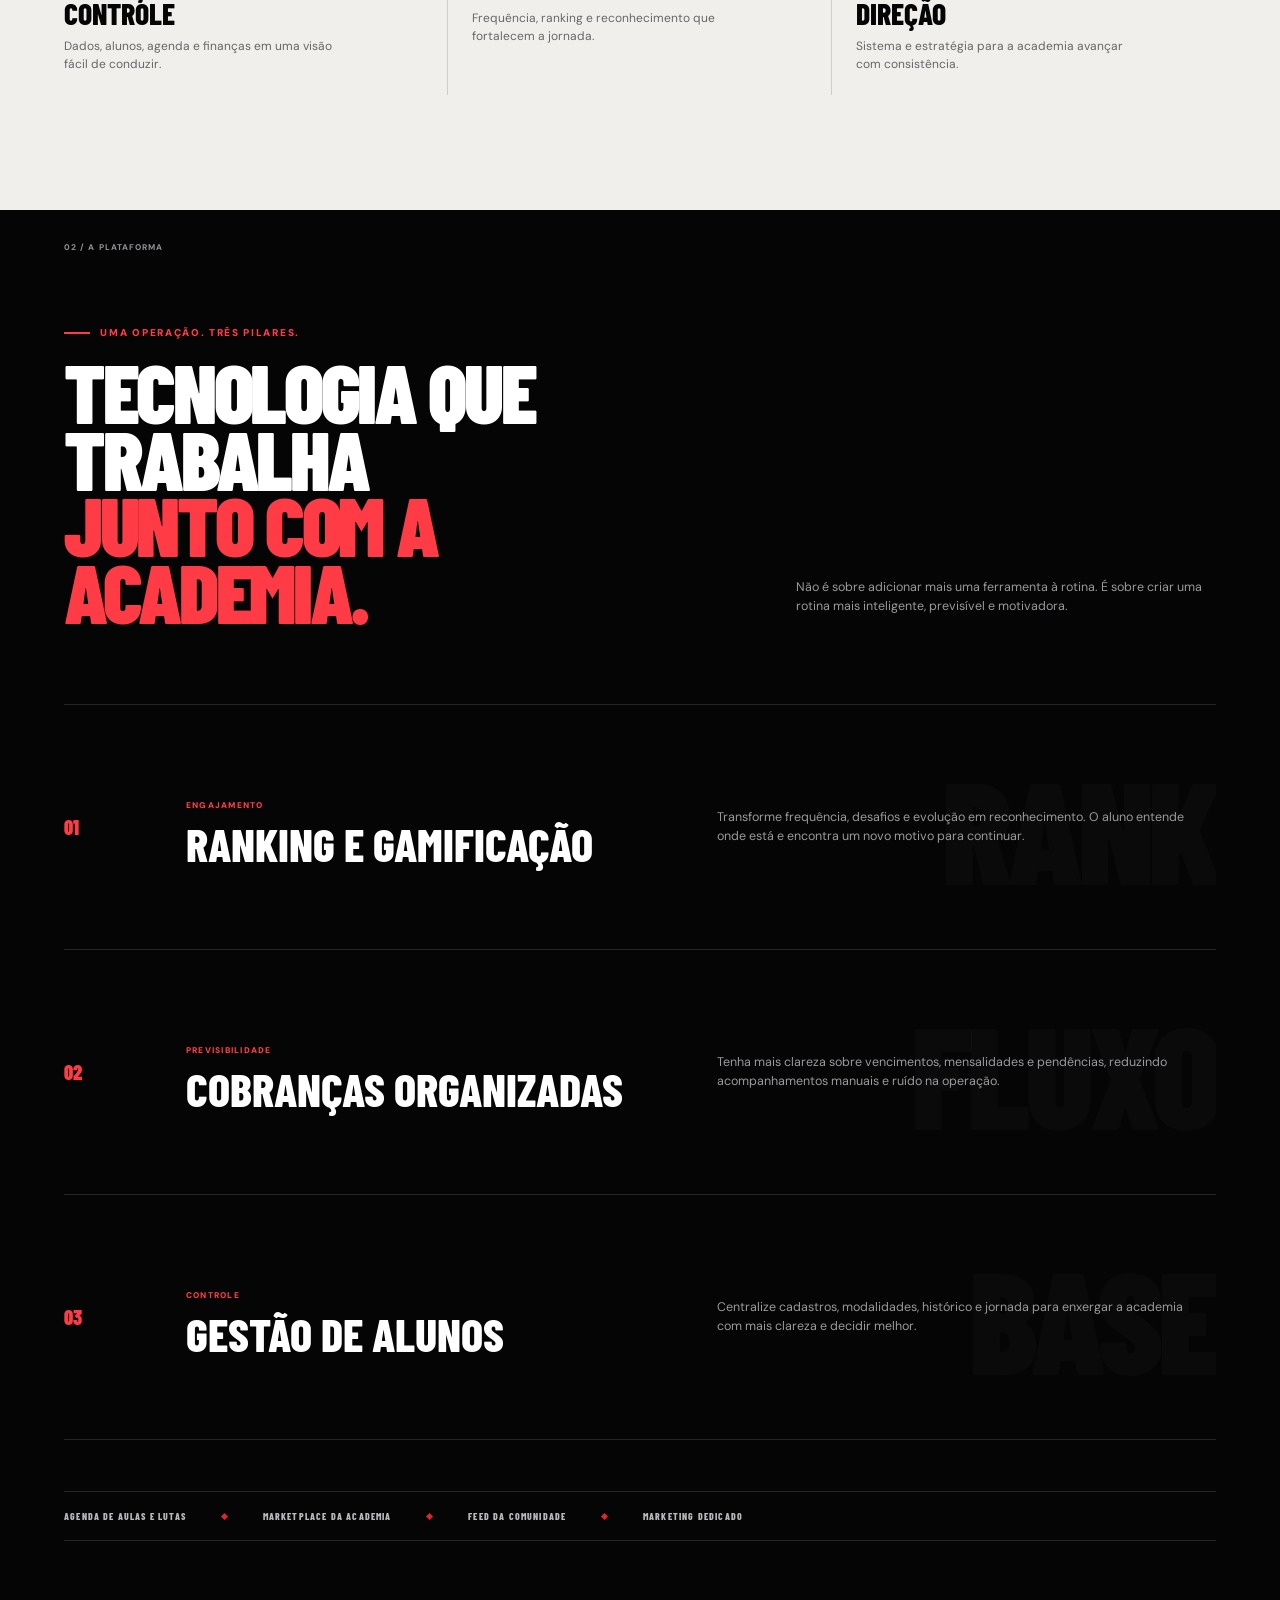
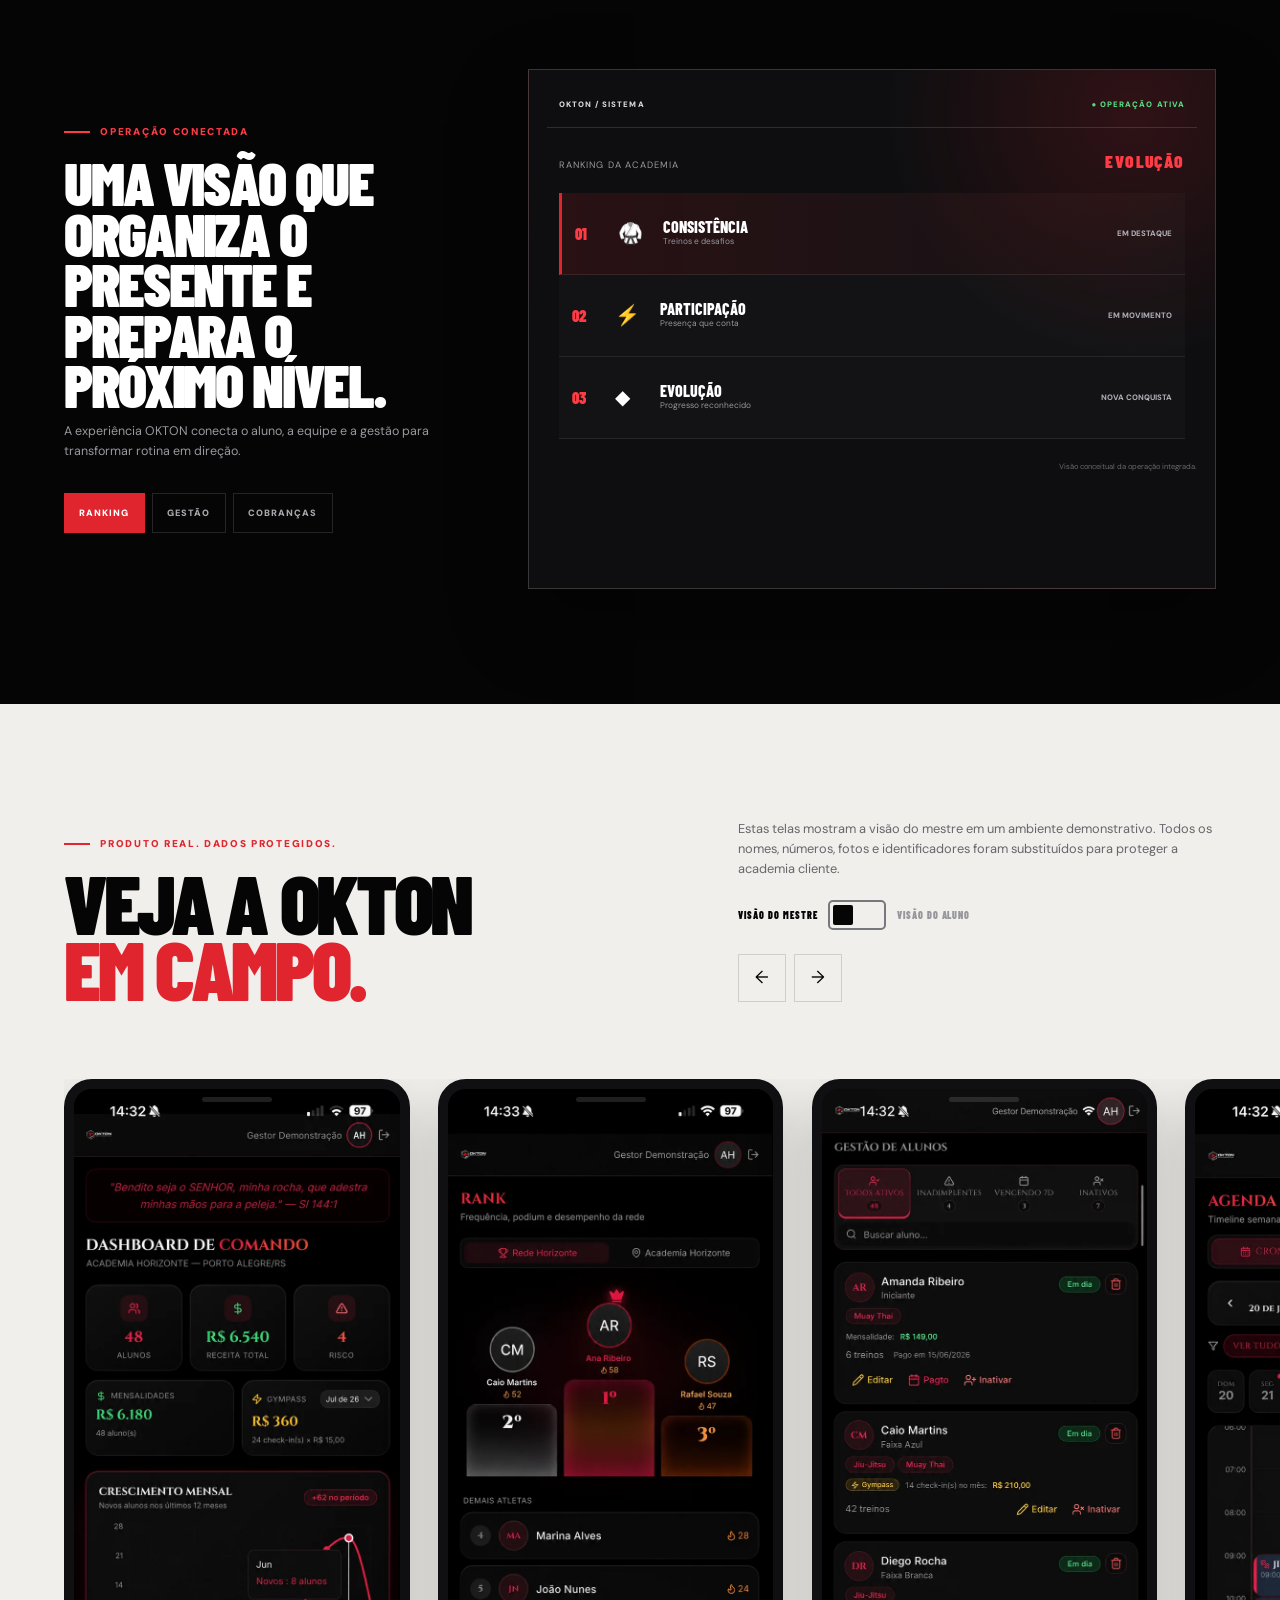
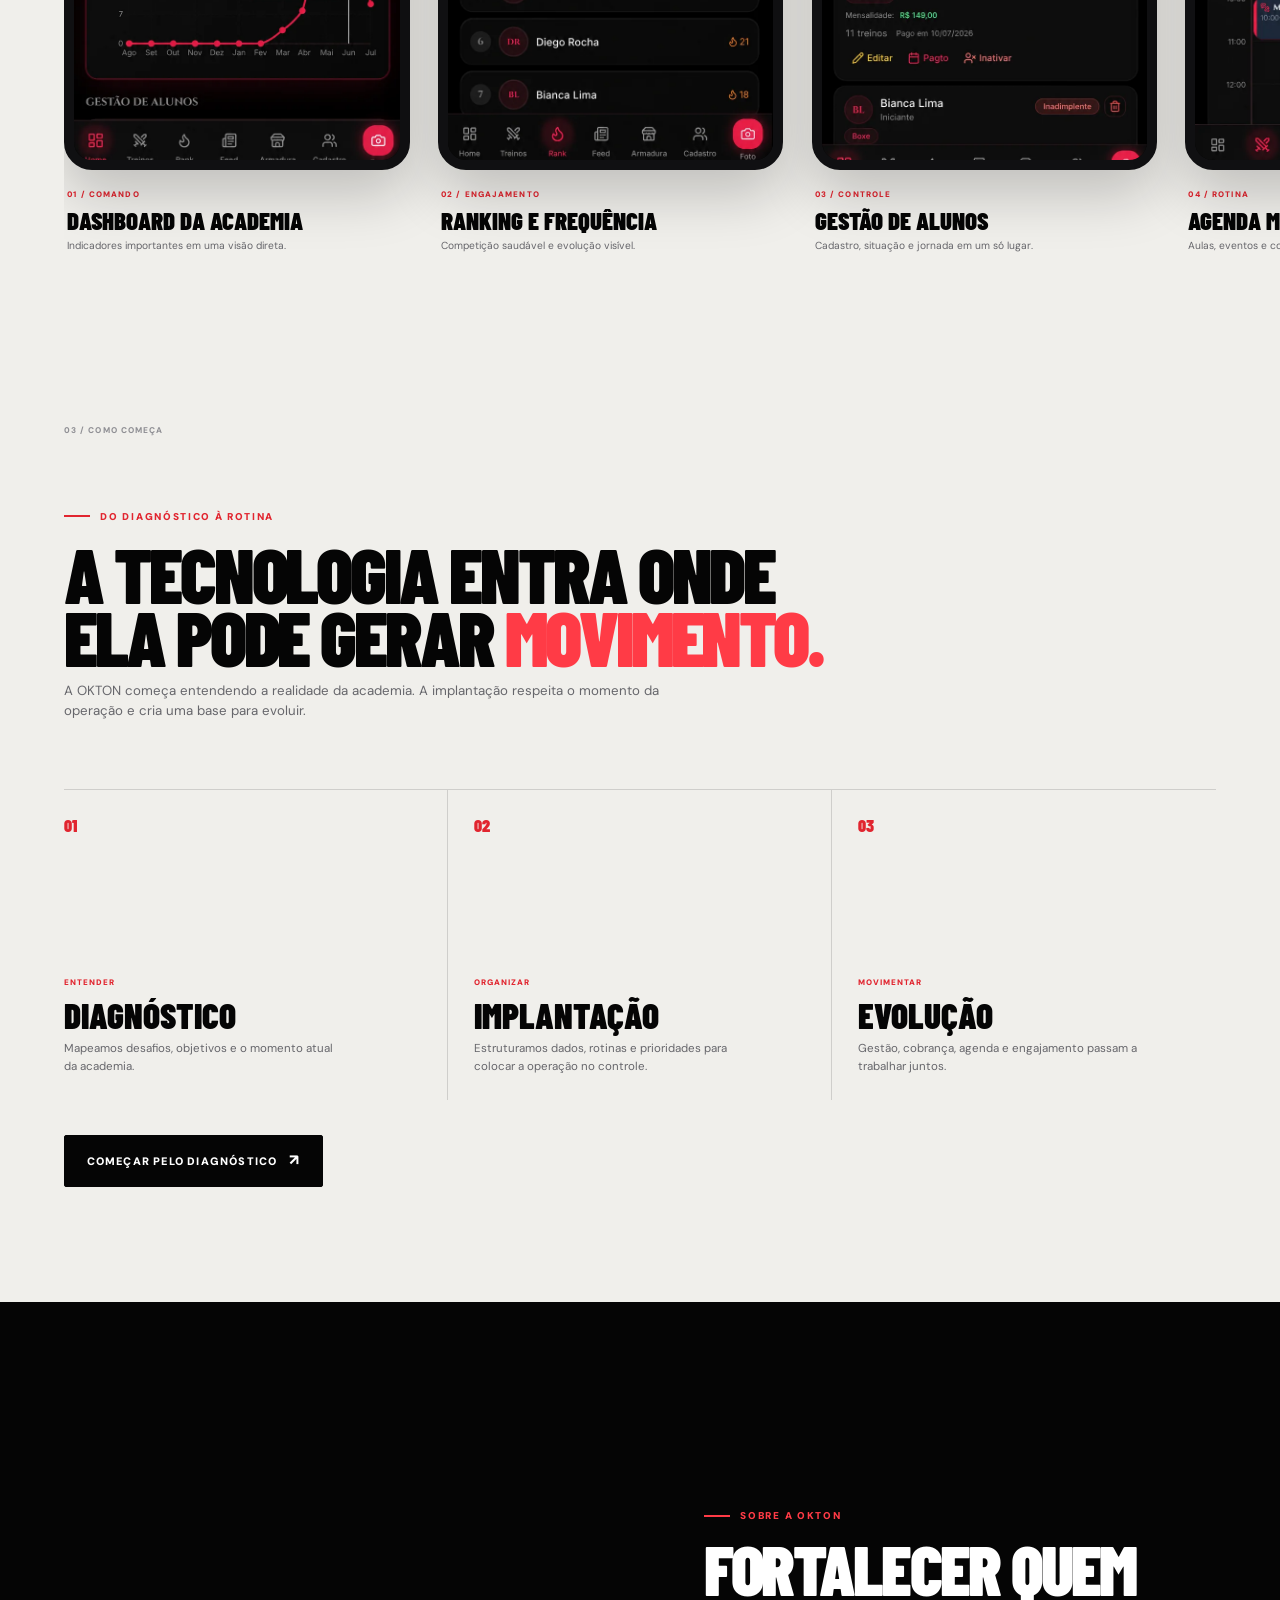
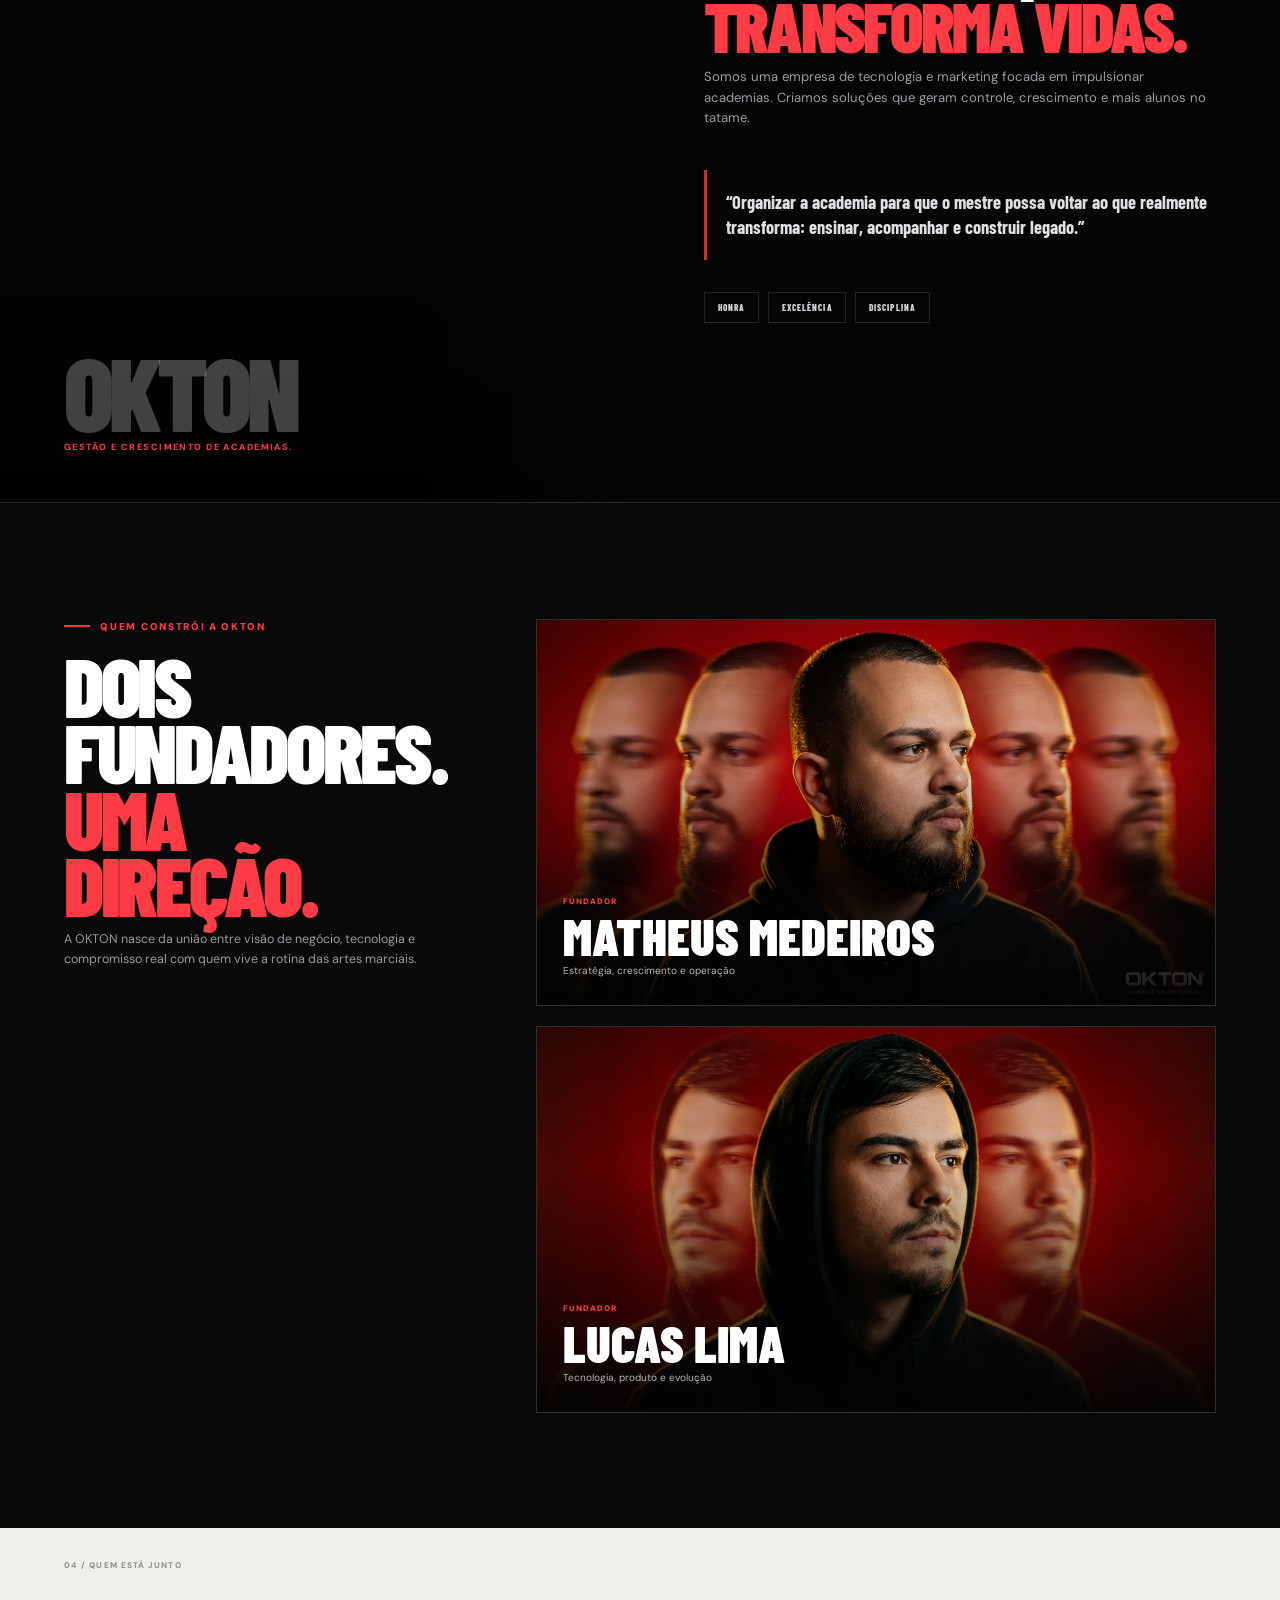
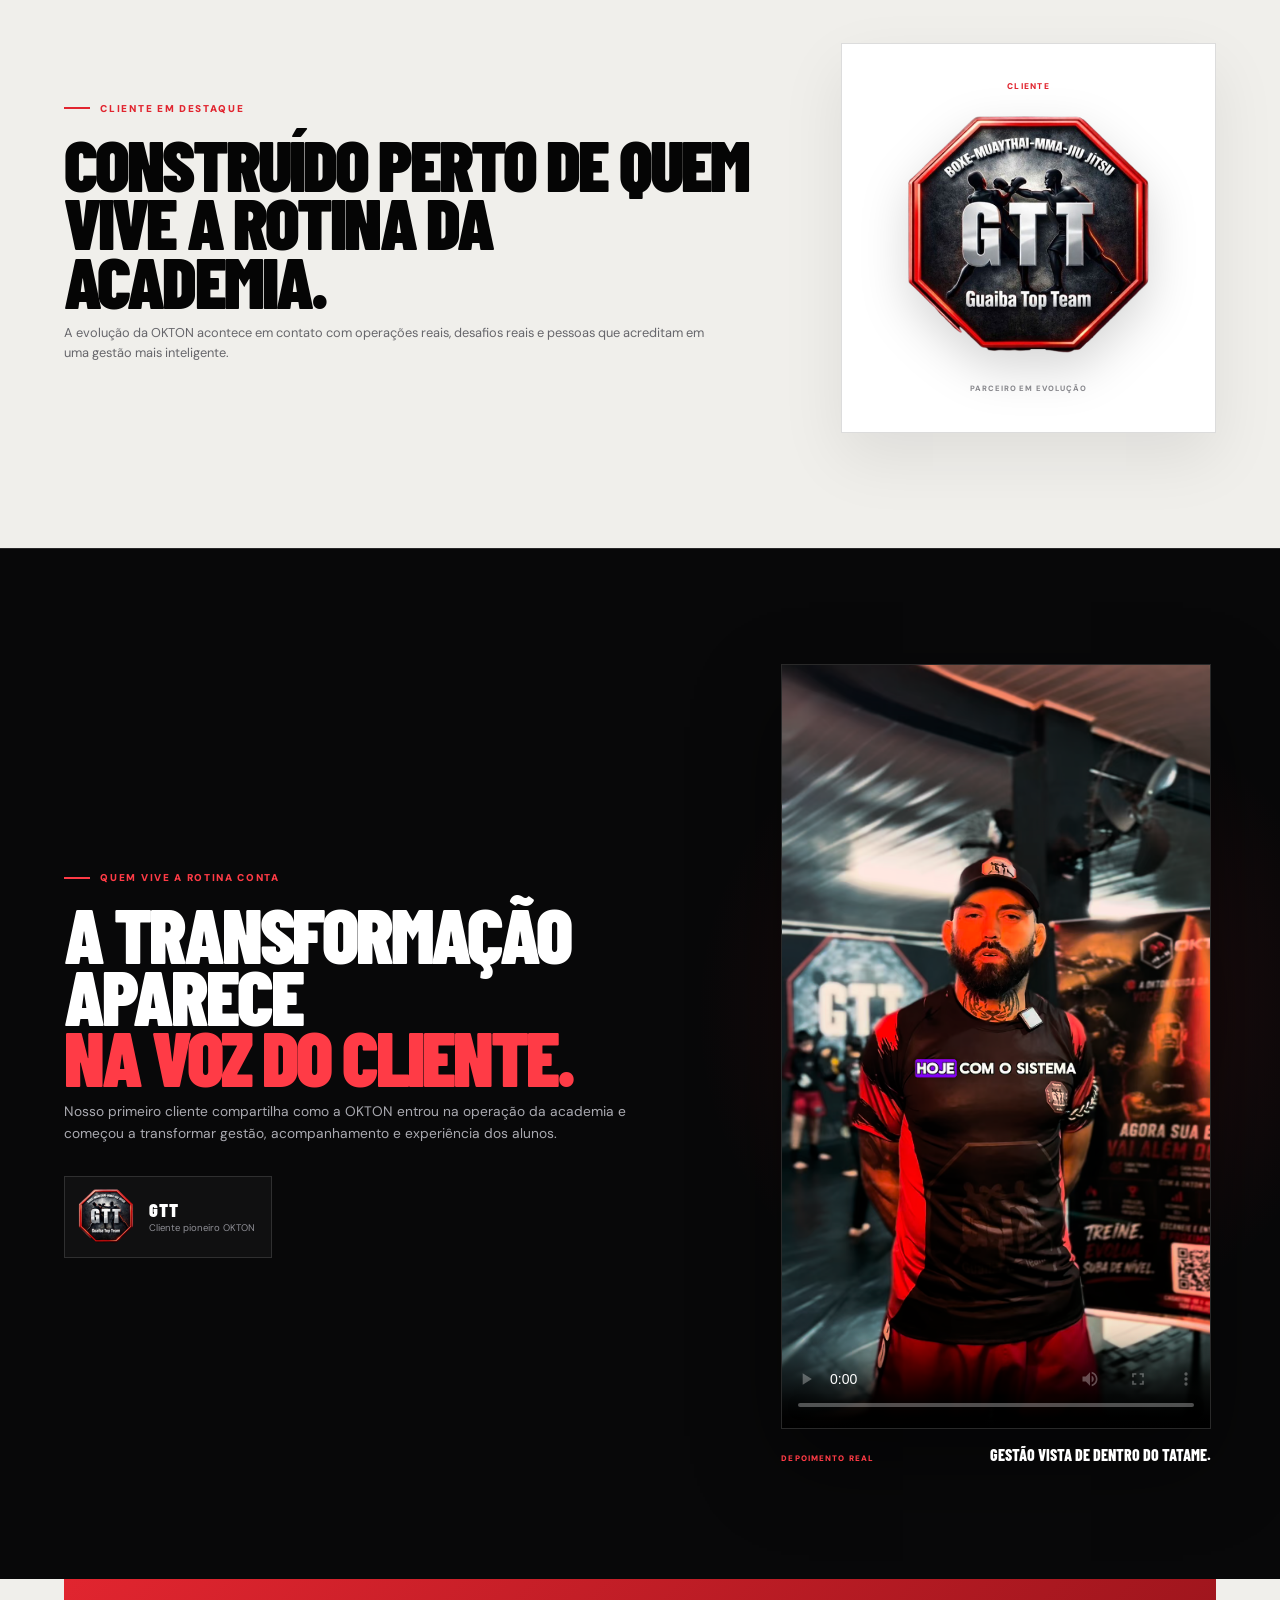
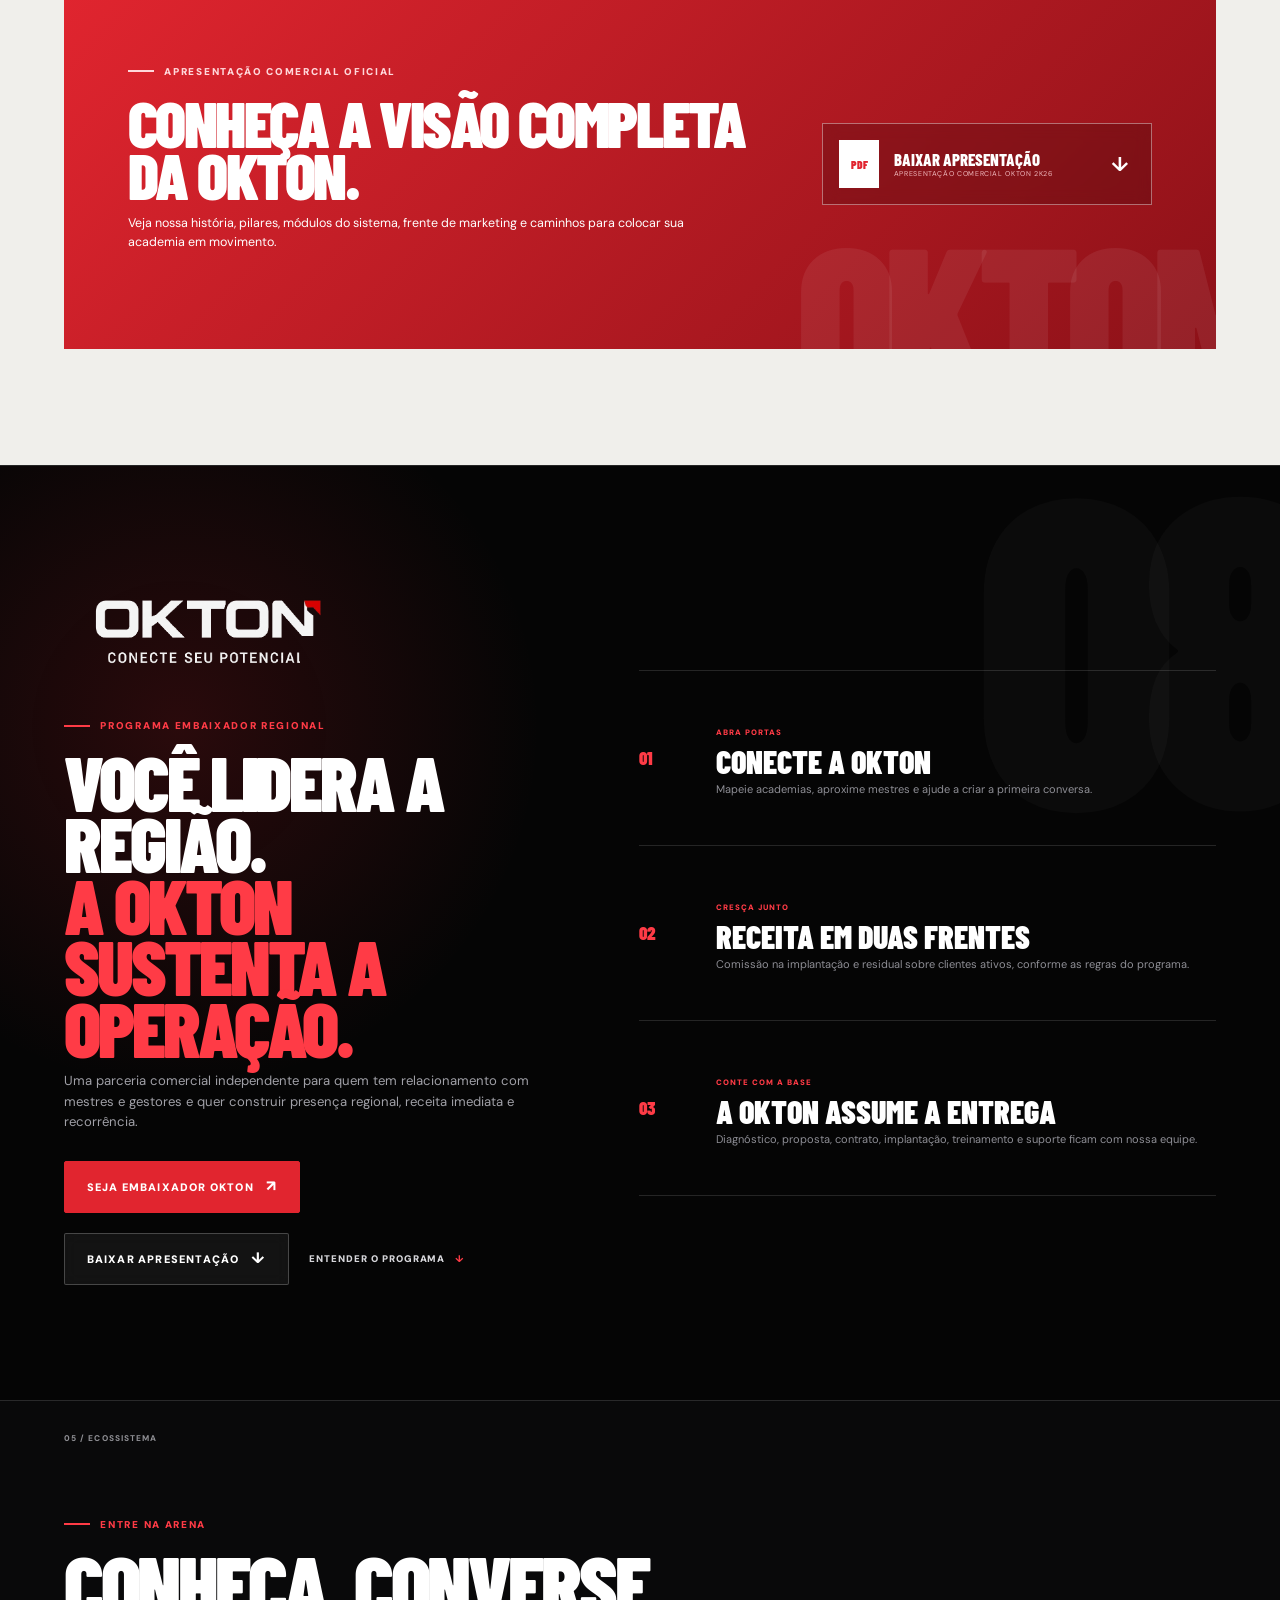
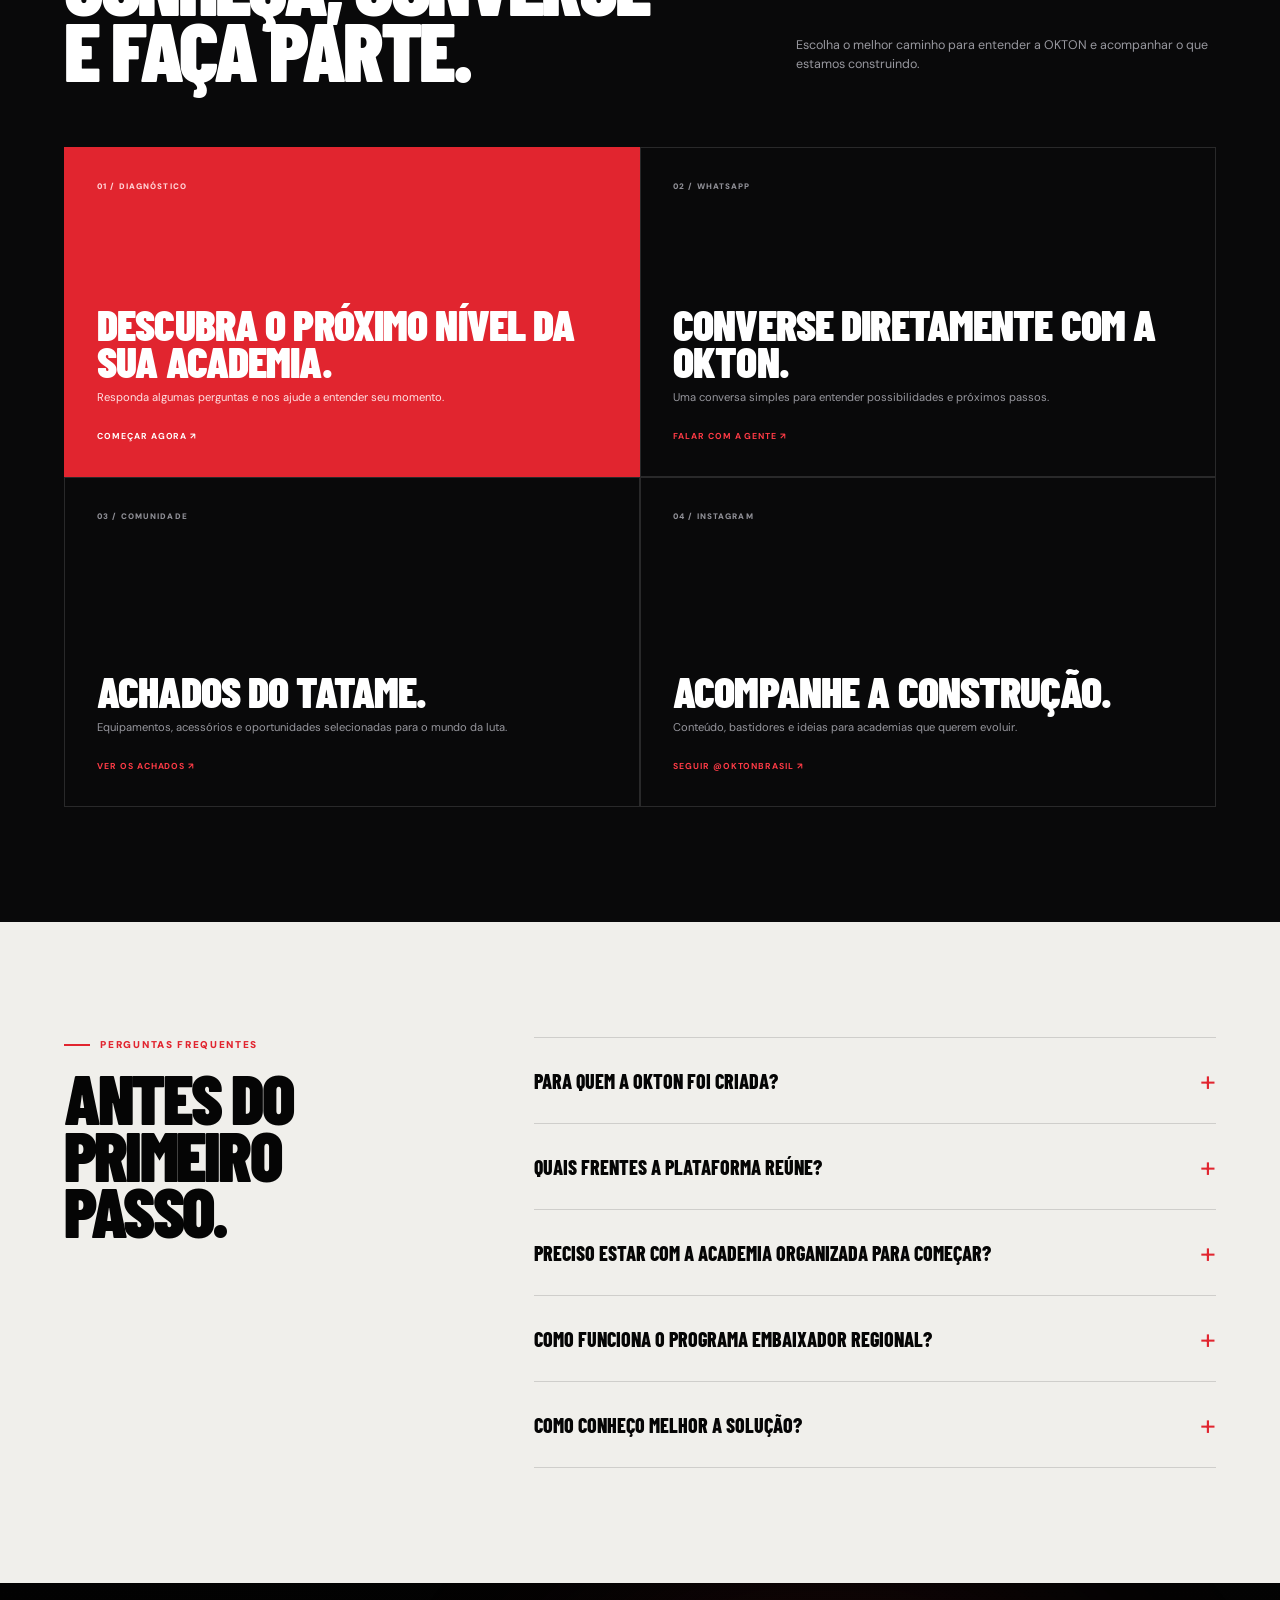
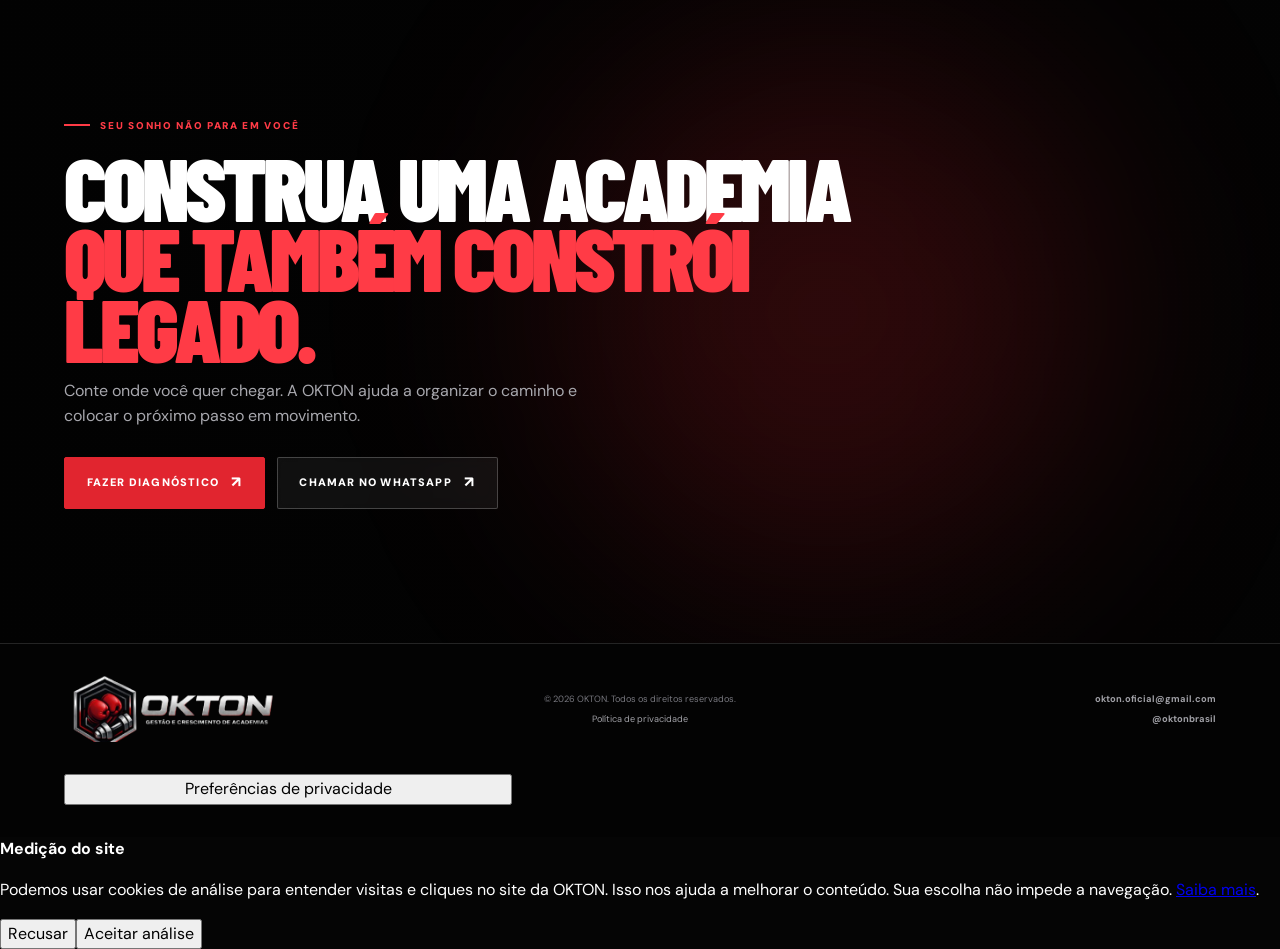
==== commit 435df66c: "Prepare OKTON site measurement with visitor choice" ====
--- a/index.html
+++ b/index.html
@@ -19,7 +19,7 @@
     <link rel="preconnect" href="https://fonts.googleapis.com" />
     <link rel="preconnect" href="https://fonts.gstatic.com" crossorigin />
     <link href="https://fonts.googleapis.com/css2?family=Barlow+Condensed:wght@600;700;800;900&family=DM+Sans:wght@400;500;600;700&display=swap" rel="stylesheet" />
-    <link rel="stylesheet" href="styles.css?v=20260728-3" />
+    <link rel="stylesheet" href="styles.css?v=20261106-1" />
   </head>
   <body>
     <a class="skip-link" href="#conteudo">Ir para o conteúdo</a>
@@ -407,6 +407,7 @@
 
     <a class="whatsapp-float" href="https://wa.me/5551995645315?text=Ol%C3%A1%21%20Conheci%20a%20OKTON%20pelo%20site%20e%20quero%20entender%20como%20a%20plataforma%20pode%20ajudar%20minha%20academia.%20Podemos%20conversar%3F" target="_blank" rel="noopener noreferrer" aria-label="Falar com a OKTON pelo WhatsApp" data-track="whatsapp-flutuante"><span>WA</span><b>FALAR COM A OKTON</b></a>
 
+    <script src="analytics-consent.js?v=20261106-1"></script>
     <script src="script.js?v=20260728-3"></script>
   </body>
 </html>
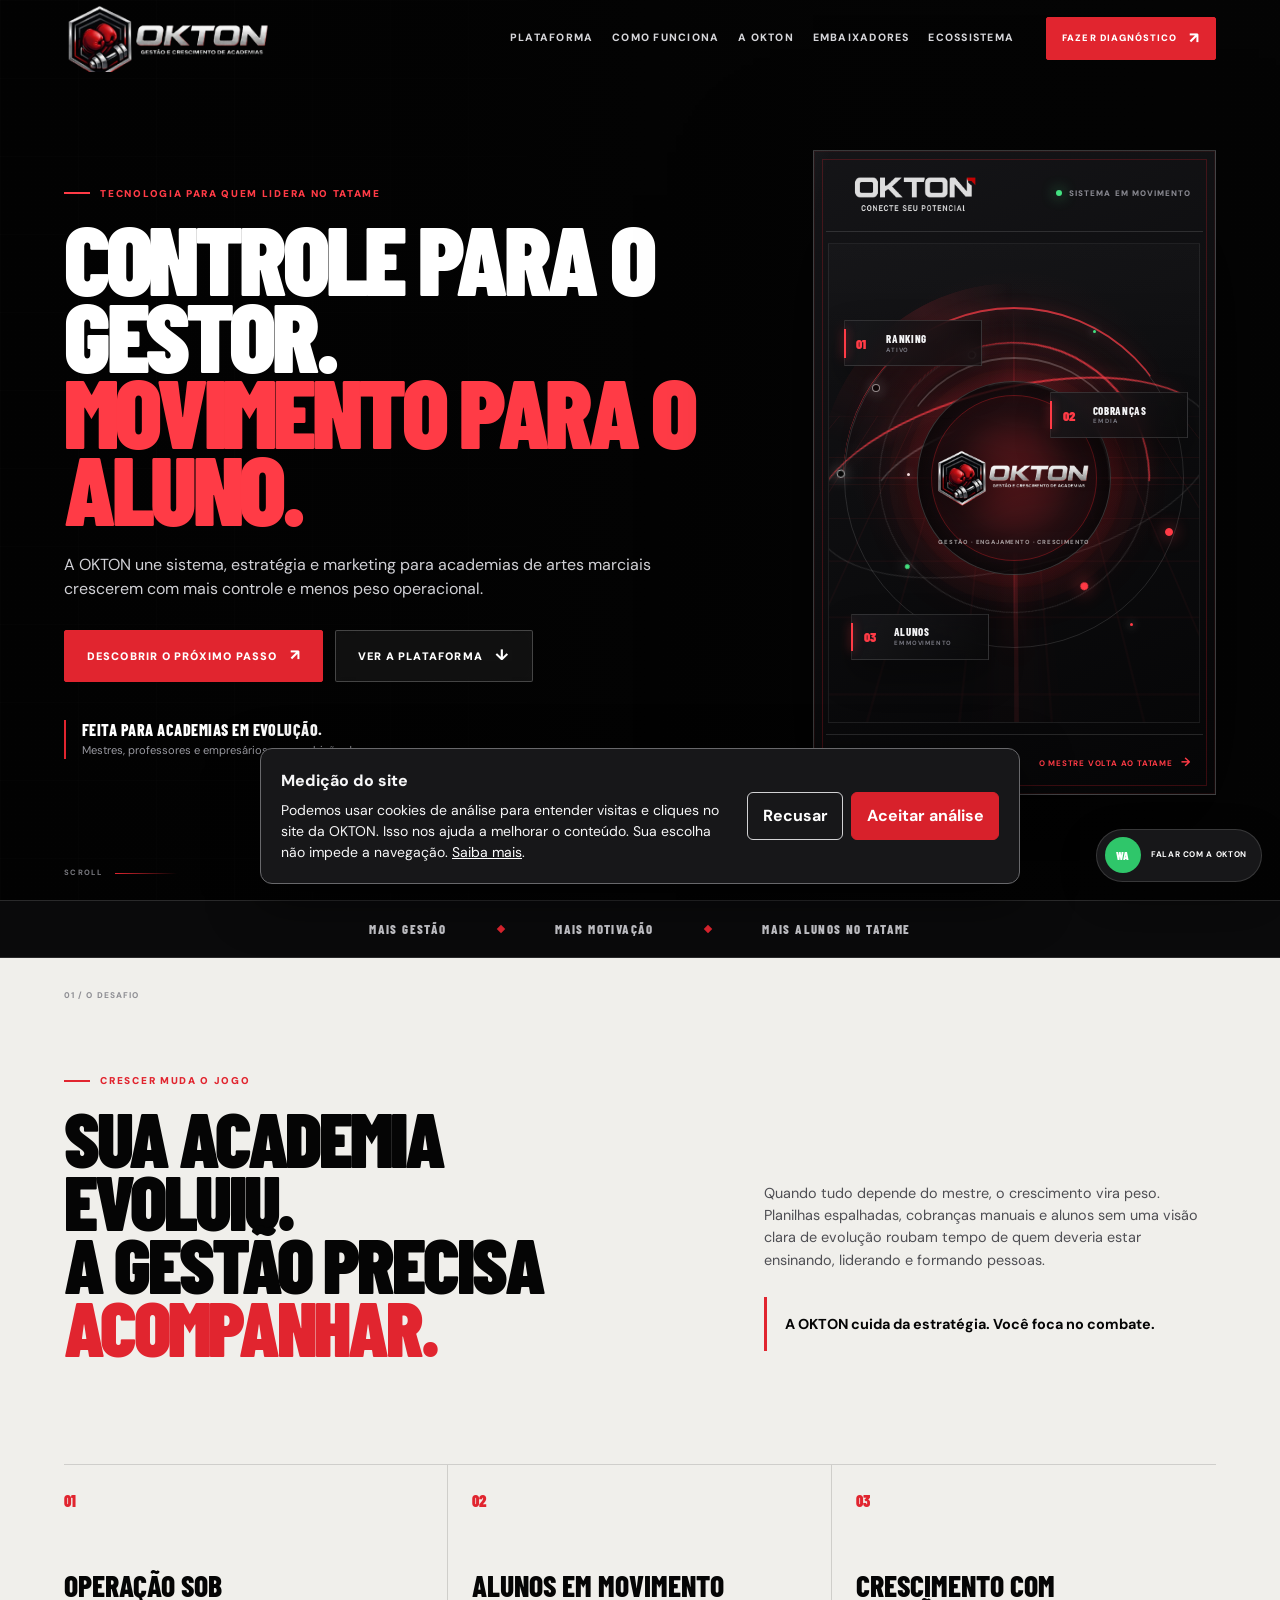
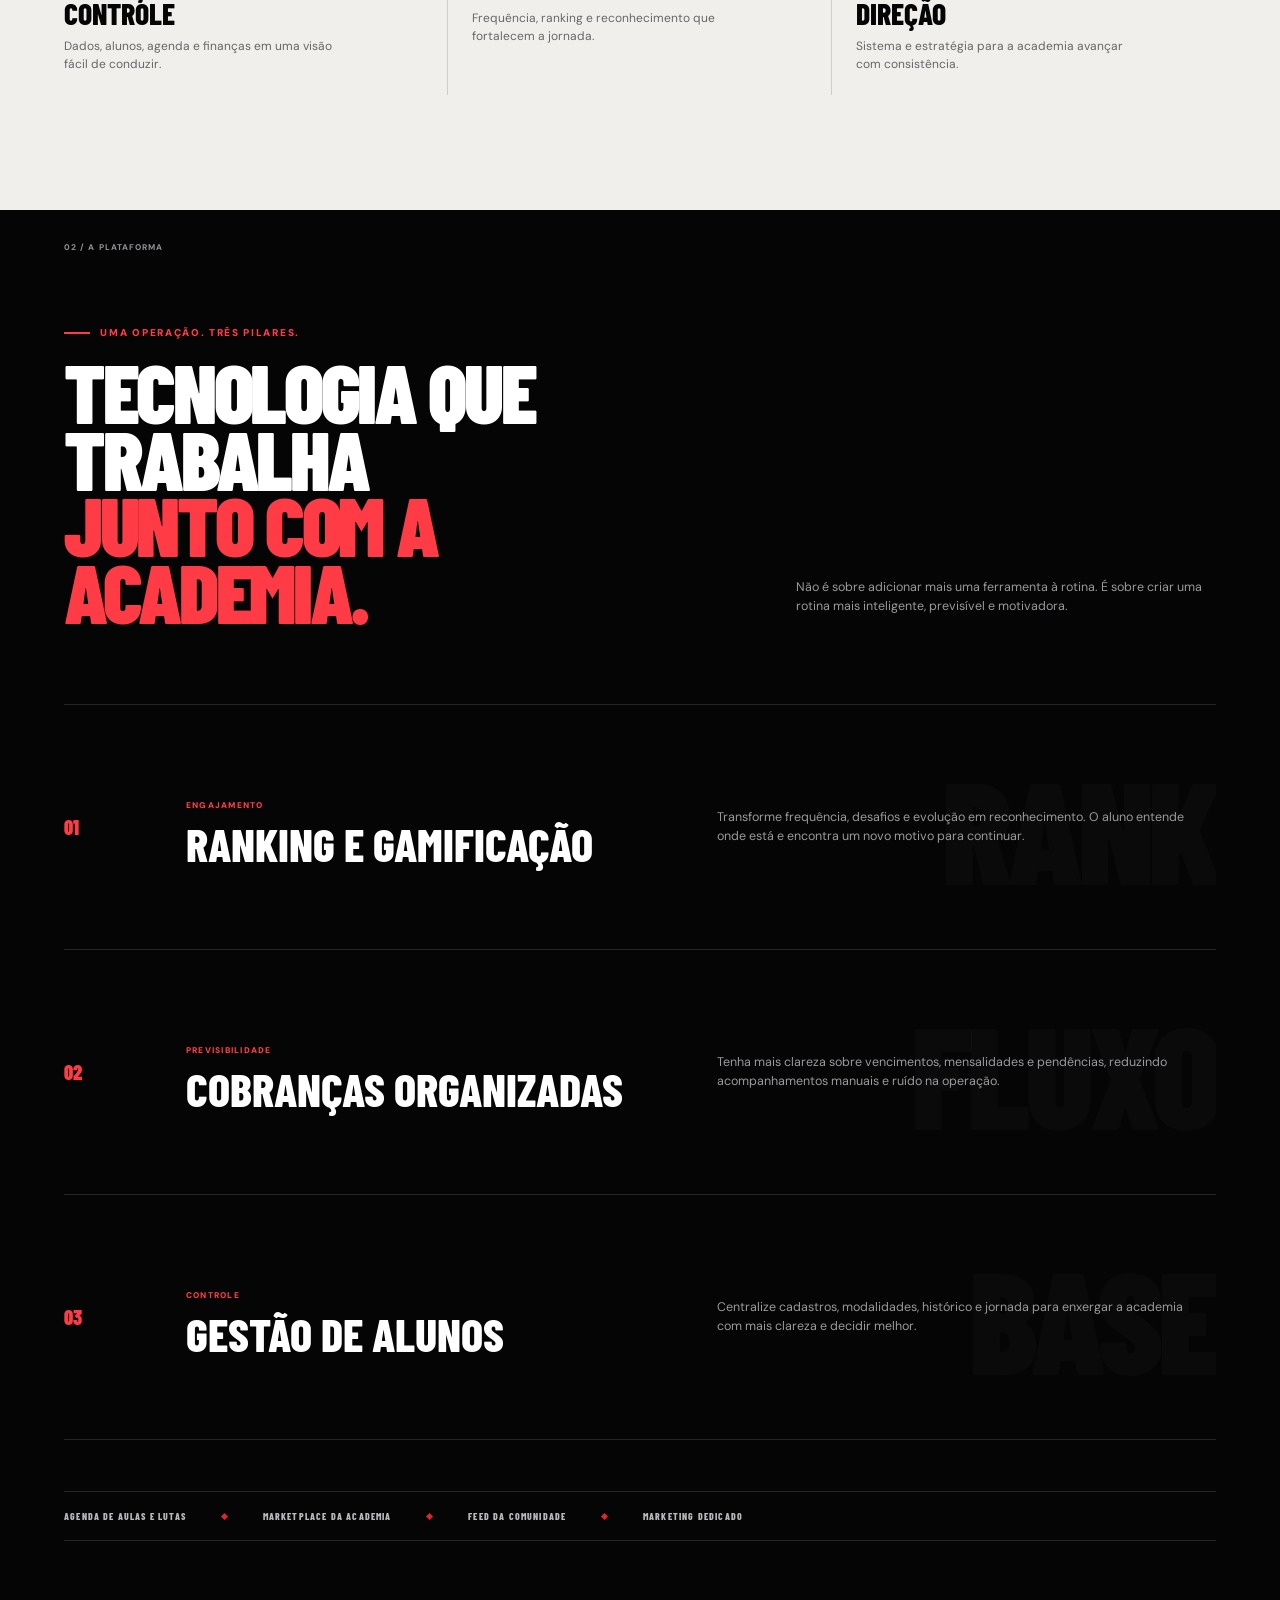
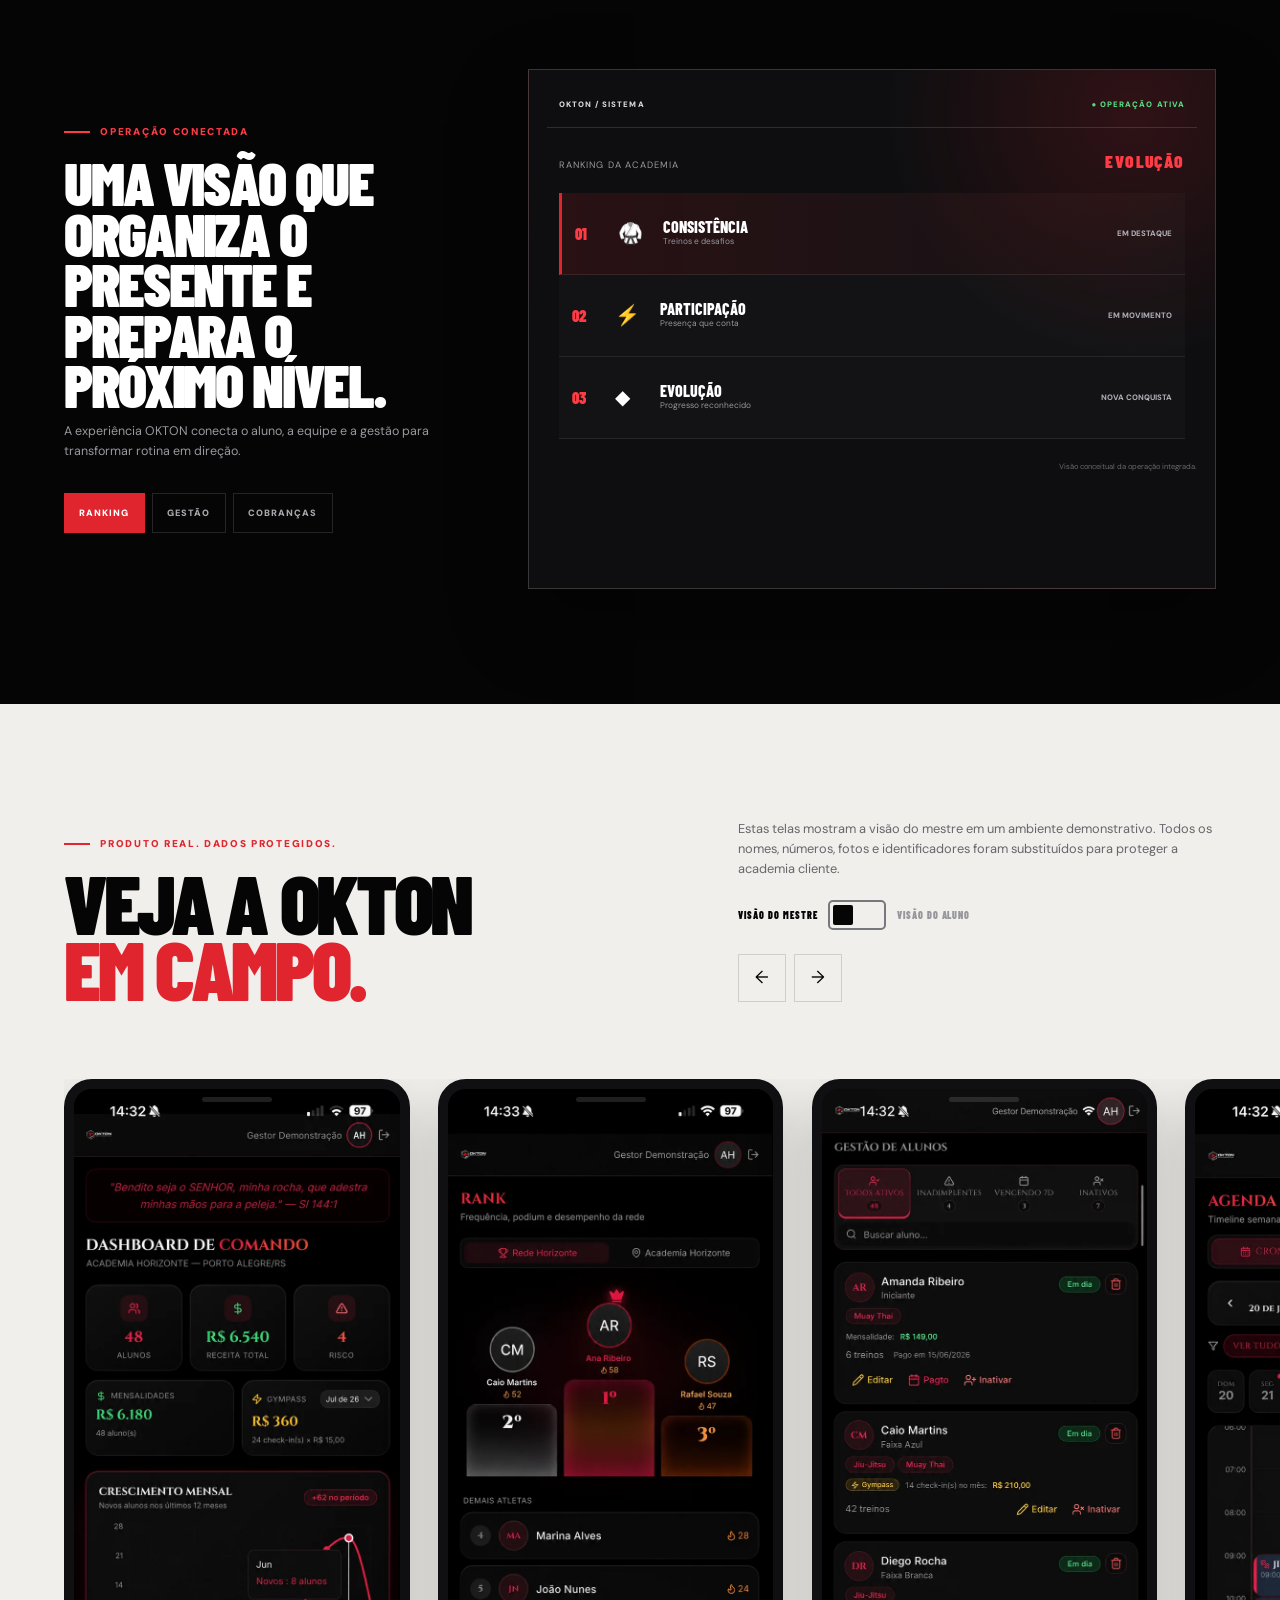
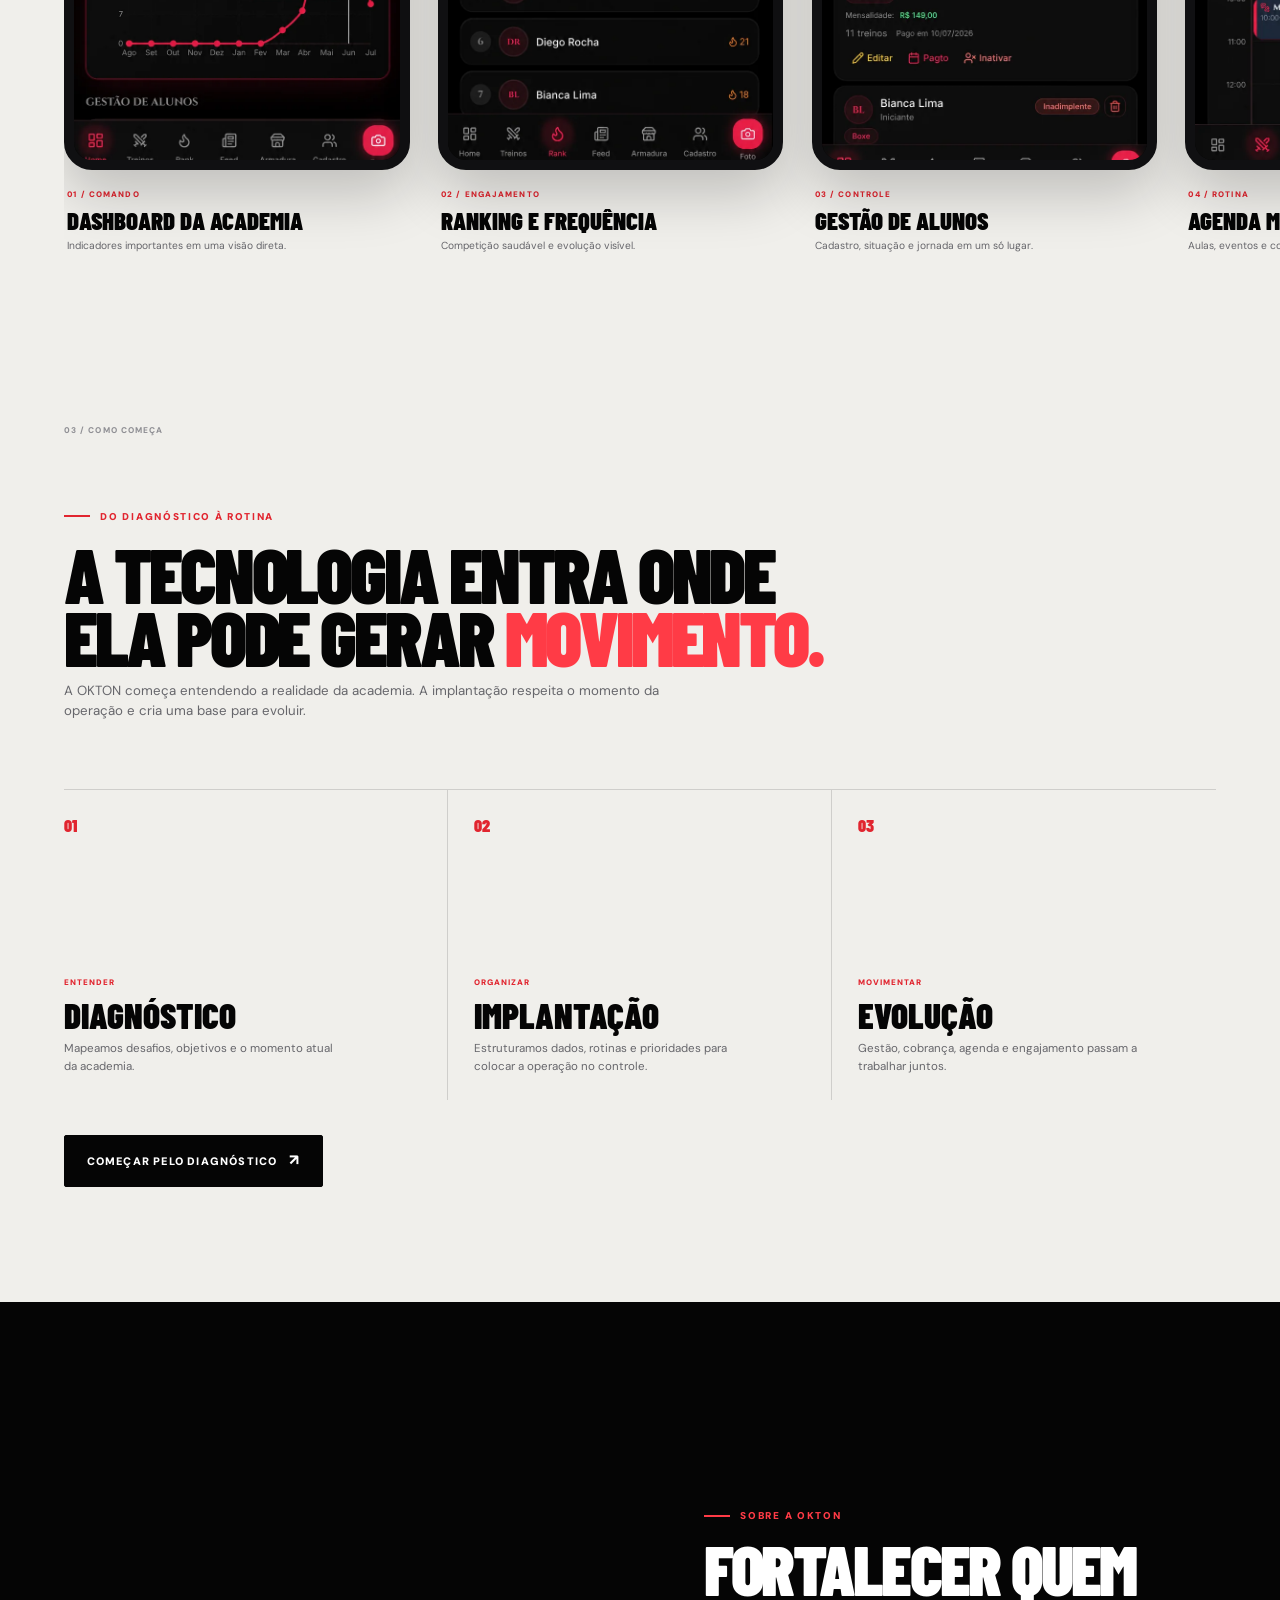
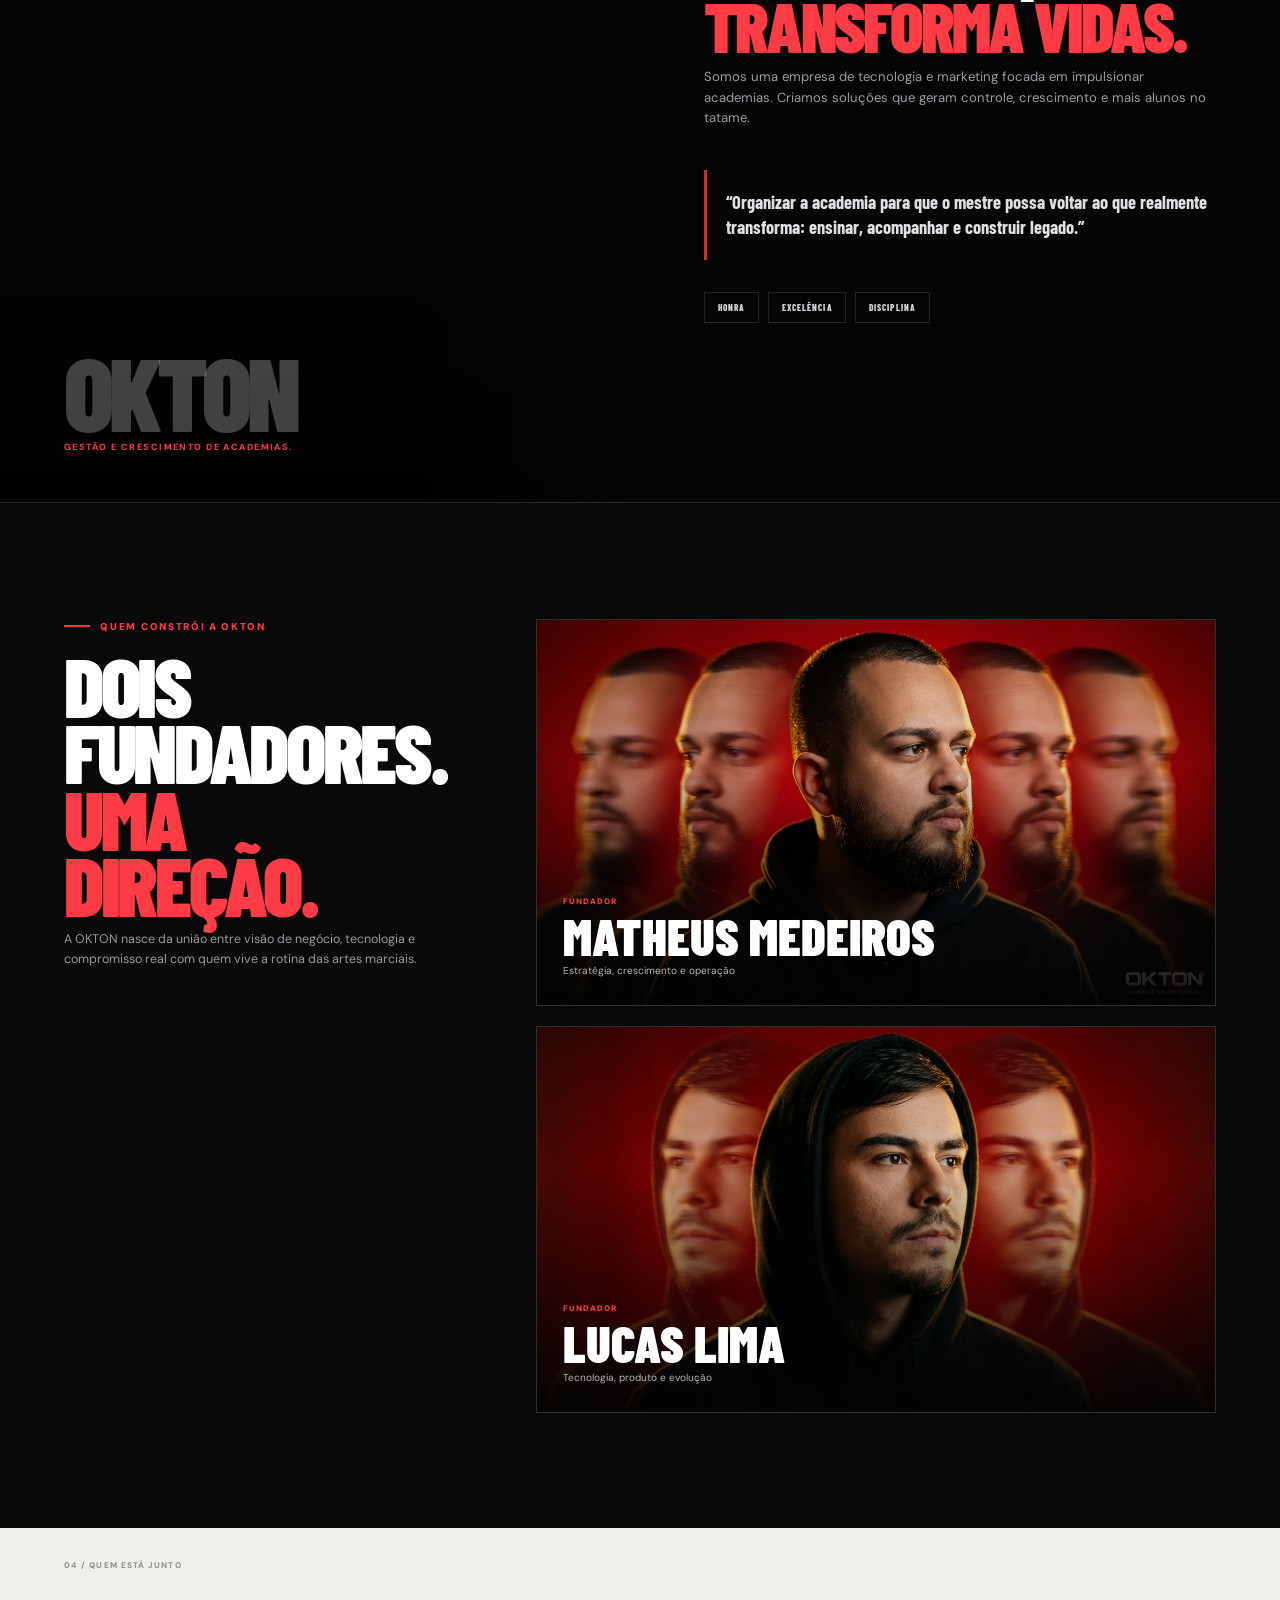
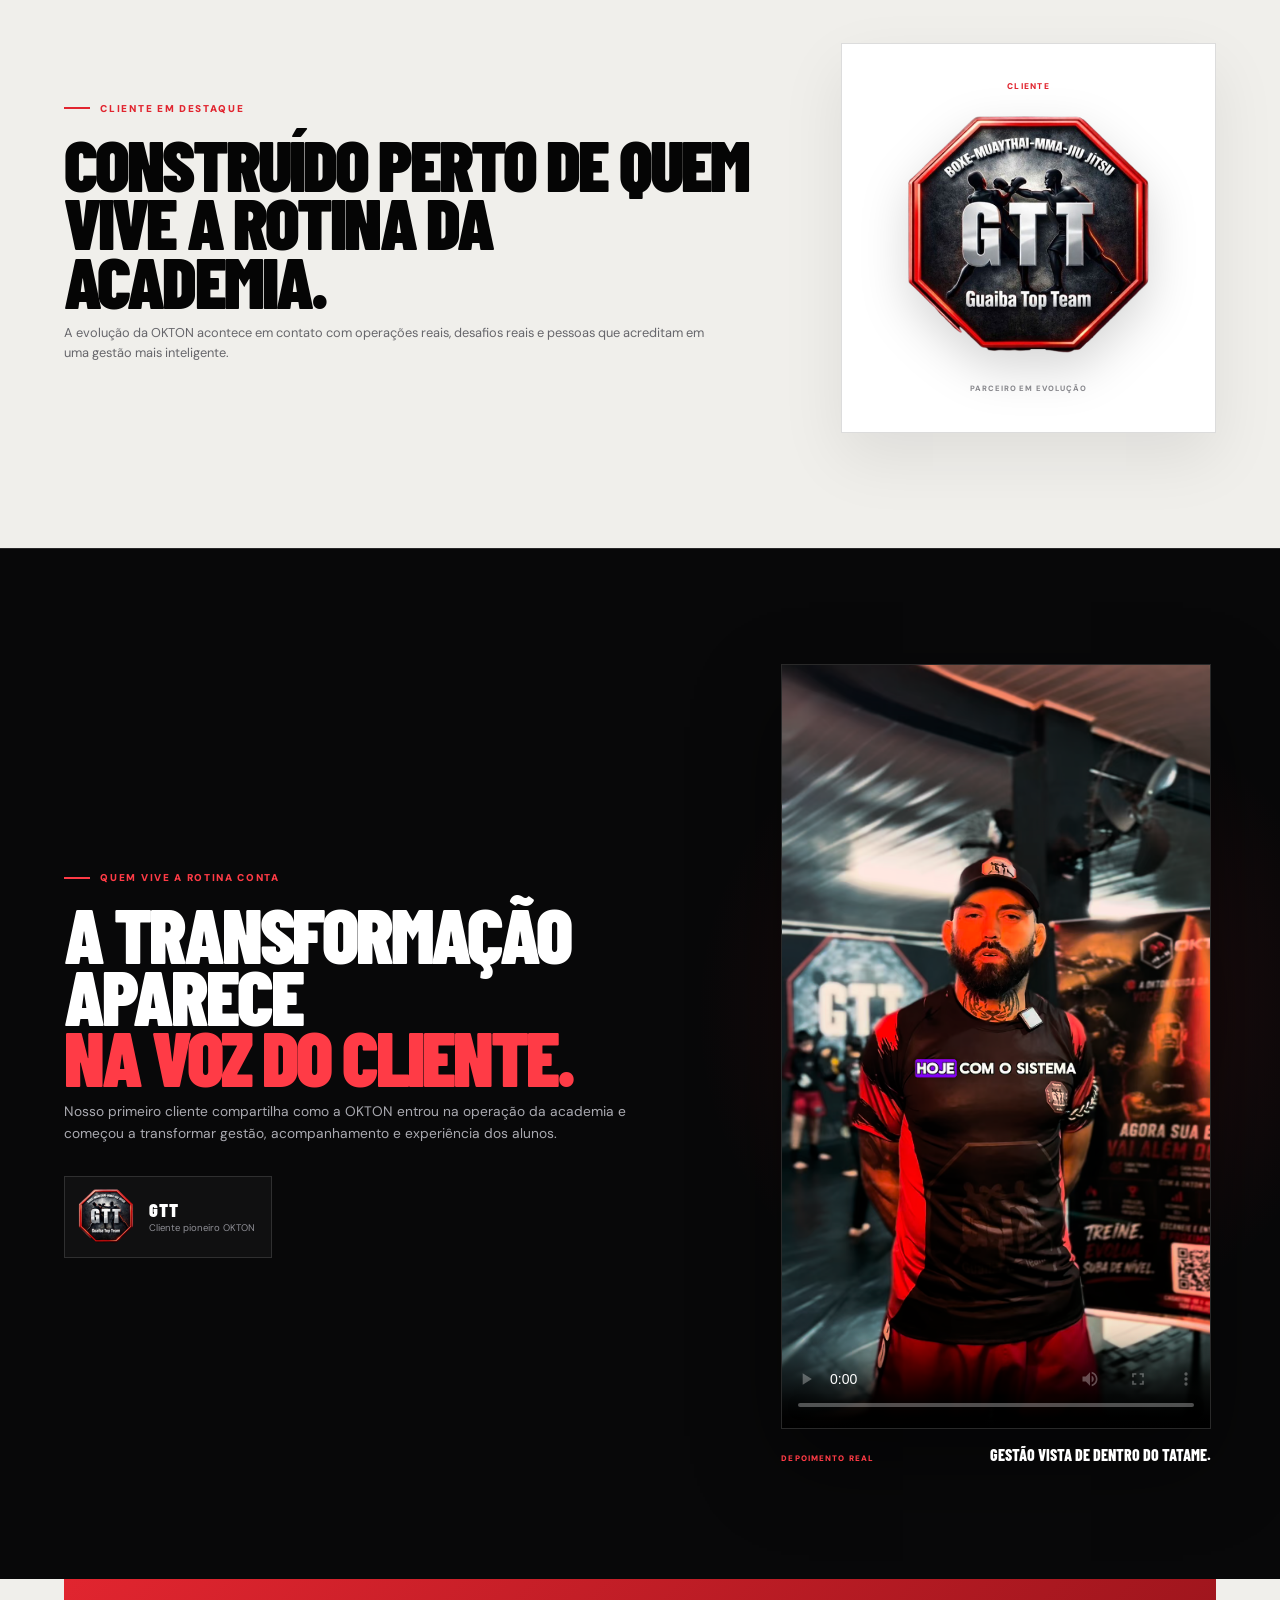
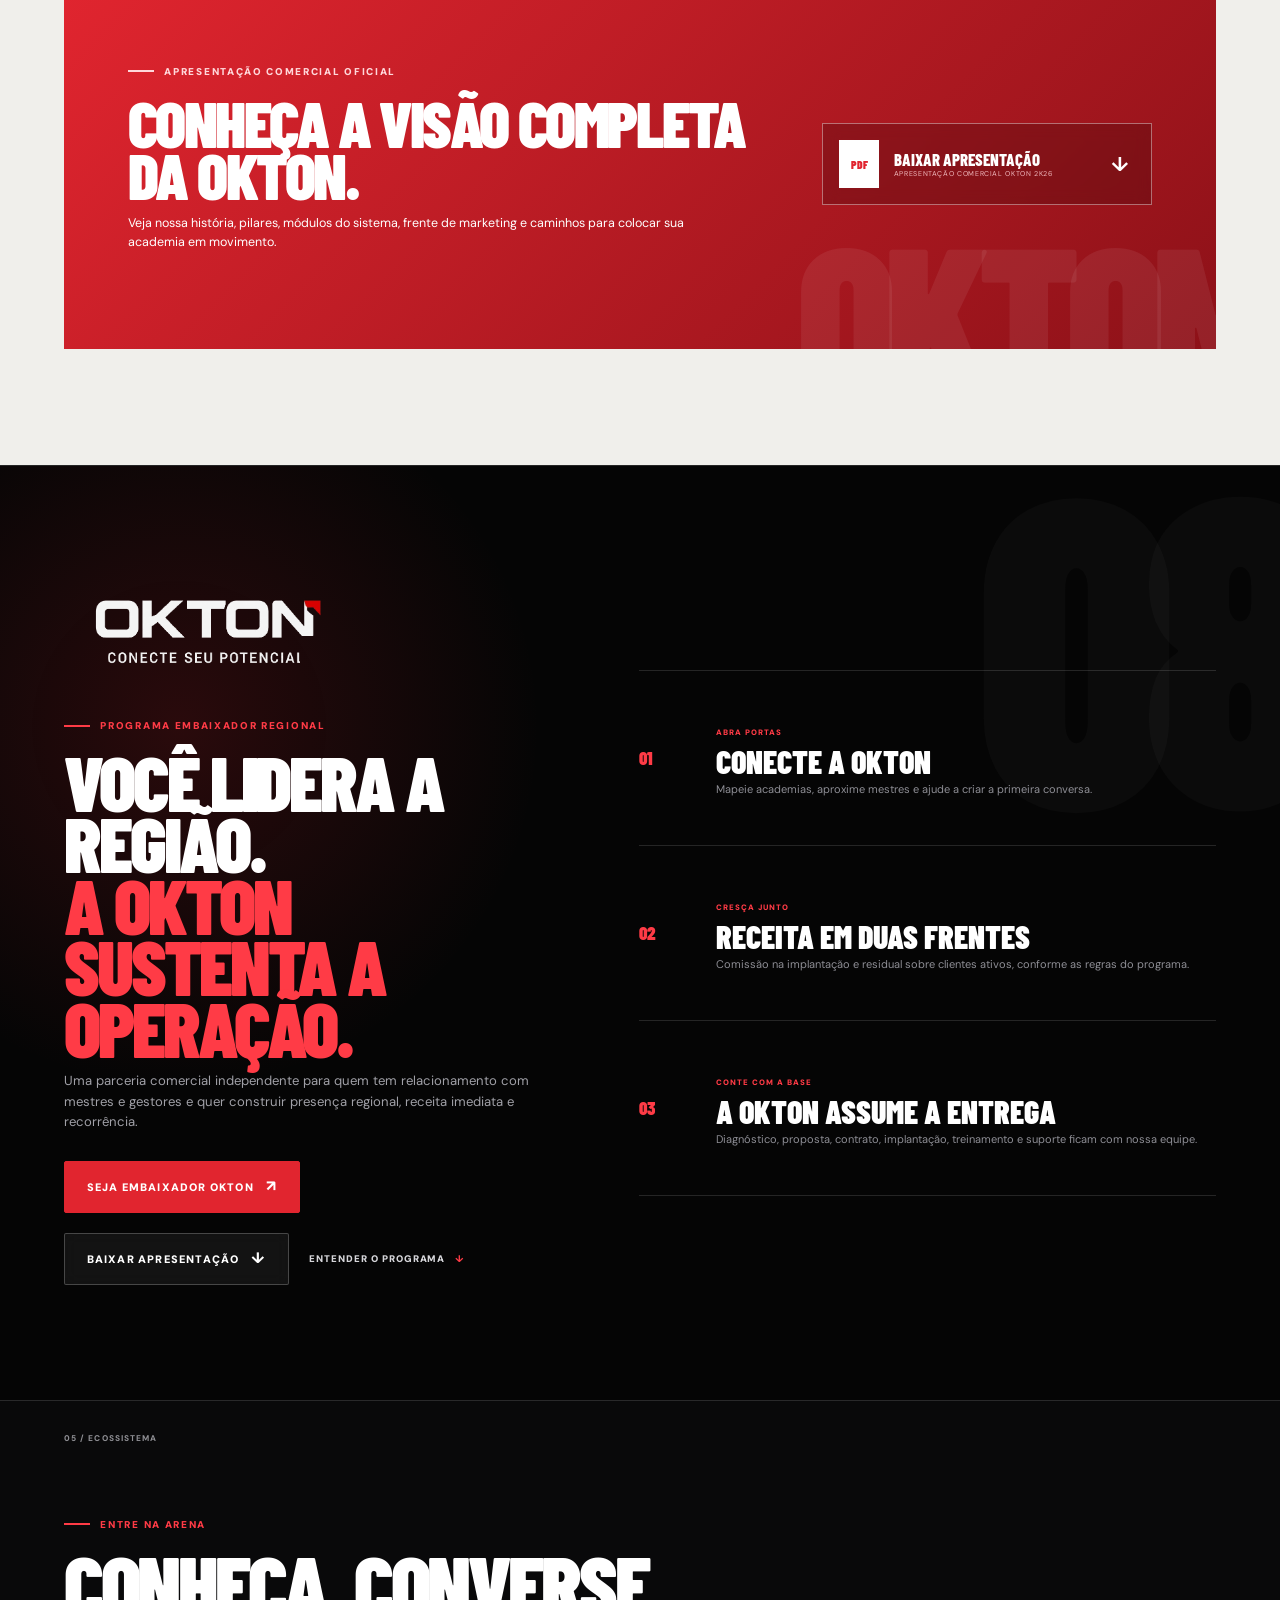
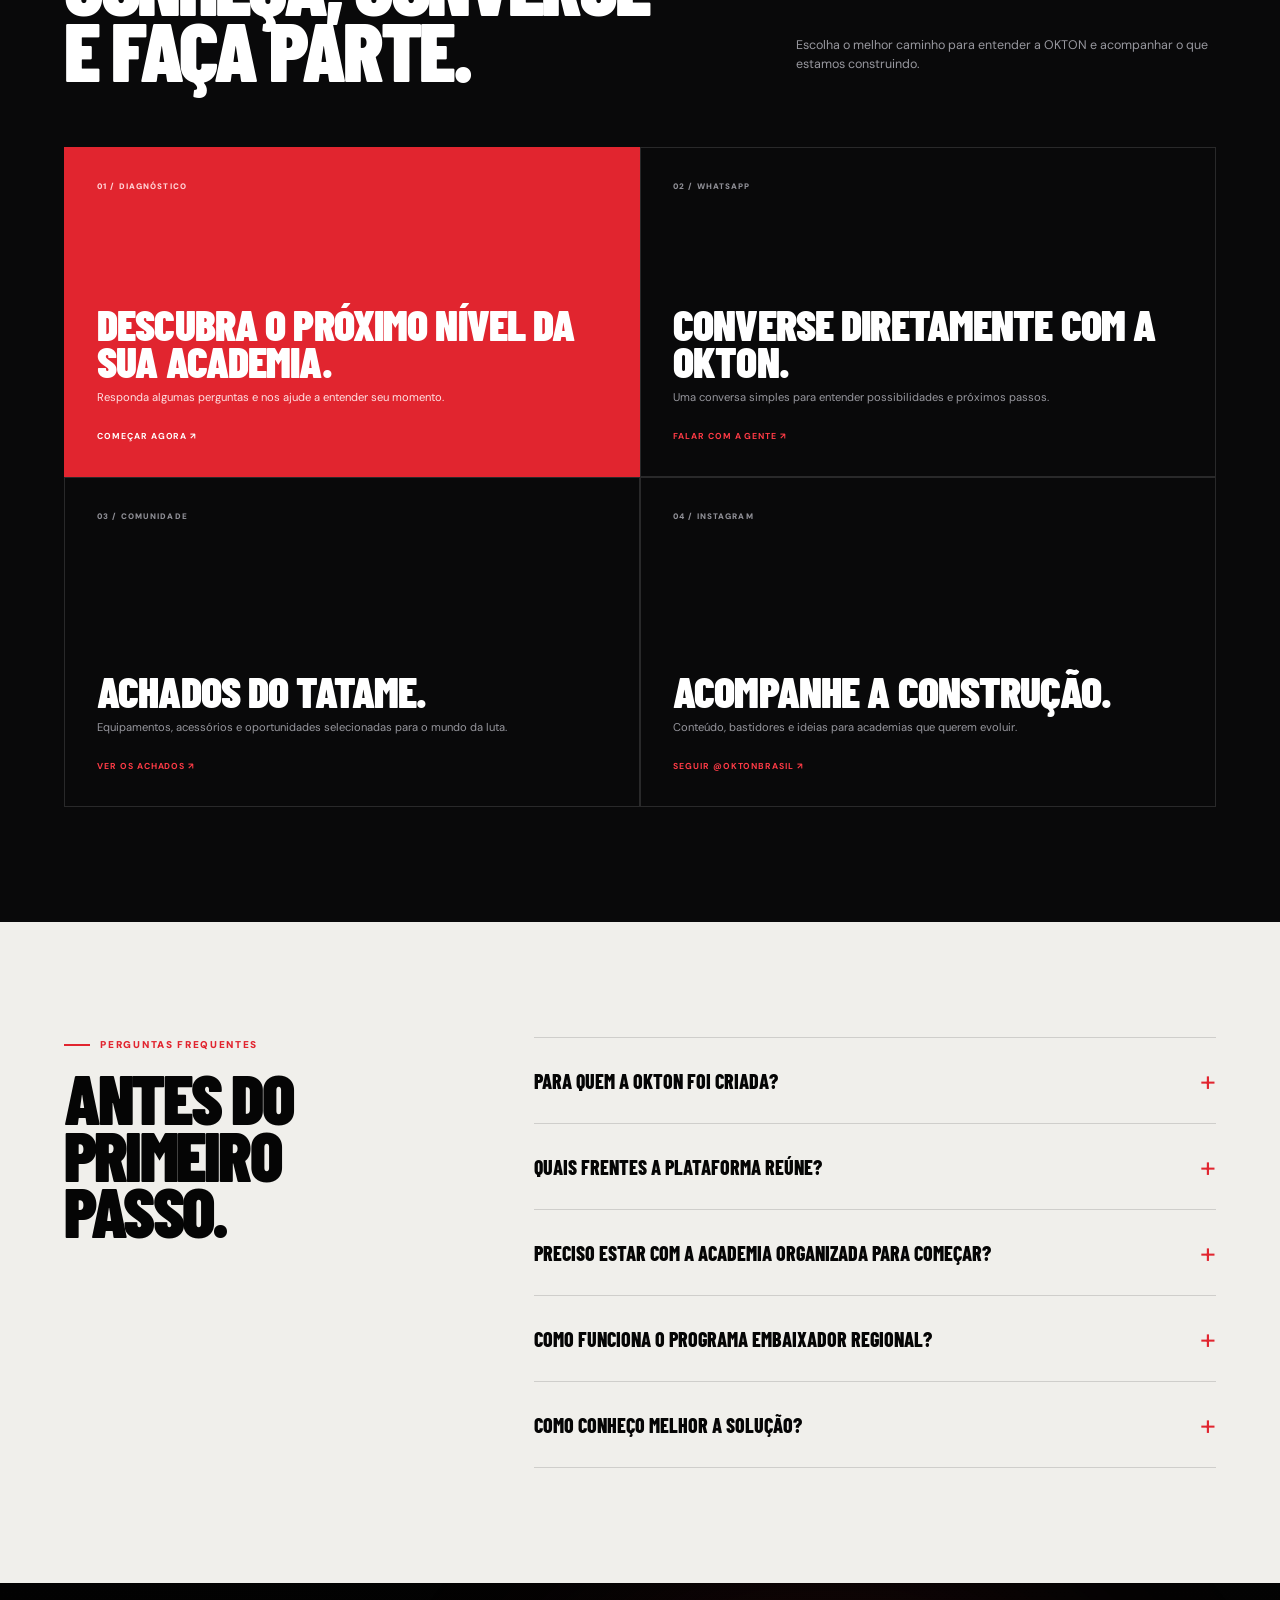
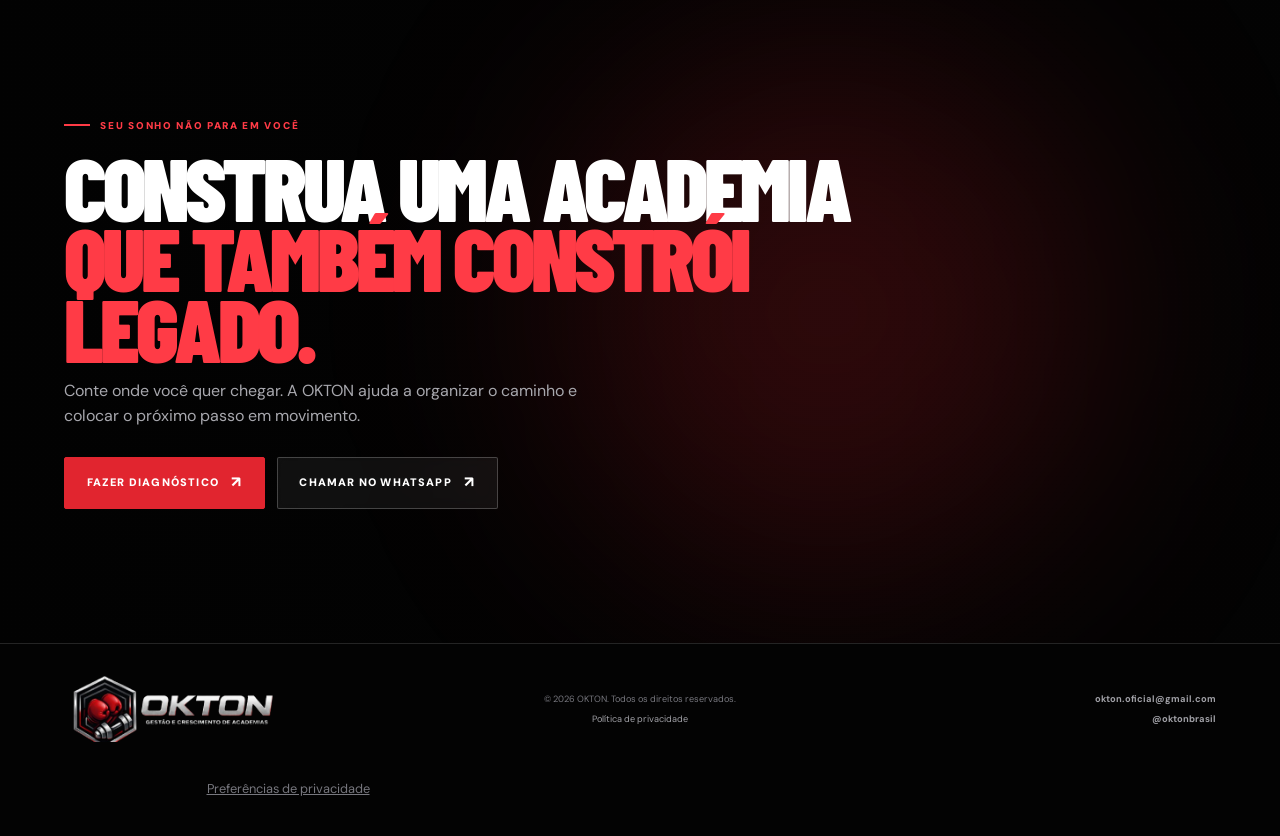
==== commit 3598d756: "Refresh click tracking script after consent guard" ====
--- a/index.html
+++ b/index.html
@@ -408,6 +408,6 @@
     <a class="whatsapp-float" href="https://wa.me/5551995645315?text=Ol%C3%A1%21%20Conheci%20a%20OKTON%20pelo%20site%20e%20quero%20entender%20como%20a%20plataforma%20pode%20ajudar%20minha%20academia.%20Podemos%20conversar%3F" target="_blank" rel="noopener noreferrer" aria-label="Falar com a OKTON pelo WhatsApp" data-track="whatsapp-flutuante"><span>WA</span><b>FALAR COM A OKTON</b></a>
 
     <script src="analytics-consent.js?v=20261106-1"></script>
-    <script src="script.js?v=20260728-3"></script>
+    <script src="script.js?v=20261106-1"></script>
   </body>
 </html>
--- a/styles.css
+++ b/styles.css
@@ -980,3 +980,57 @@
   .core-particle { animation: none !important; }
   .okton-core-stage { transform: none !important; transition: none !important; }
 }
+
+/* Site measurement choice */
+.okton-consent[hidden] { display: none; }
+.okton-consent {
+  position: fixed;
+  z-index: 1000;
+  right: 1rem;
+  bottom: 1rem;
+  left: 1rem;
+  max-width: 760px;
+  margin-inline: auto;
+  padding: 1.25rem;
+  display: flex;
+  align-items: center;
+  gap: 1.25rem;
+  color: #f6f6f7;
+  background: #171719;
+  border: 1px solid #68686b;
+  border-radius: 12px;
+  box-shadow: 0 16px 50px rgba(0, 0, 0, .55);
+}
+.okton-consent-copy { flex: 1; }
+.okton-consent-copy strong { font-weight: 800; }
+.okton-consent-copy p { margin: .4rem 0 0; font-size: .875rem; line-height: 1.5; }
+.okton-consent-copy a { color: #fff; text-decoration: underline; }
+.okton-consent-actions { display: flex; gap: .5rem; flex-wrap: wrap; }
+.okton-consent-actions button {
+  min-height: 44px;
+  padding: .65rem .9rem;
+  border: 1px solid #d2d2d4;
+  border-radius: 6px;
+  color: #fff;
+  background: transparent;
+  font: inherit;
+  font-weight: 700;
+  cursor: pointer;
+}
+.okton-consent-actions [data-consent-accept] { border-color: #d8212b; background: #d8212b; }
+.okton-consent-actions button:focus-visible,
+.okton-consent-settings:focus-visible { outline: 3px solid #fff; outline-offset: 3px; }
+.okton-consent-settings {
+  border: 0;
+  padding: .3rem;
+  color: inherit;
+  background: transparent;
+  font: inherit;
+  font-size: .8rem;
+  text-decoration: underline;
+  cursor: pointer;
+}
+@media (max-width: 640px) {
+  .okton-consent { align-items: stretch; flex-direction: column; }
+  .okton-consent-actions { display: grid; grid-template-columns: 1fr 1fr; }
+}
